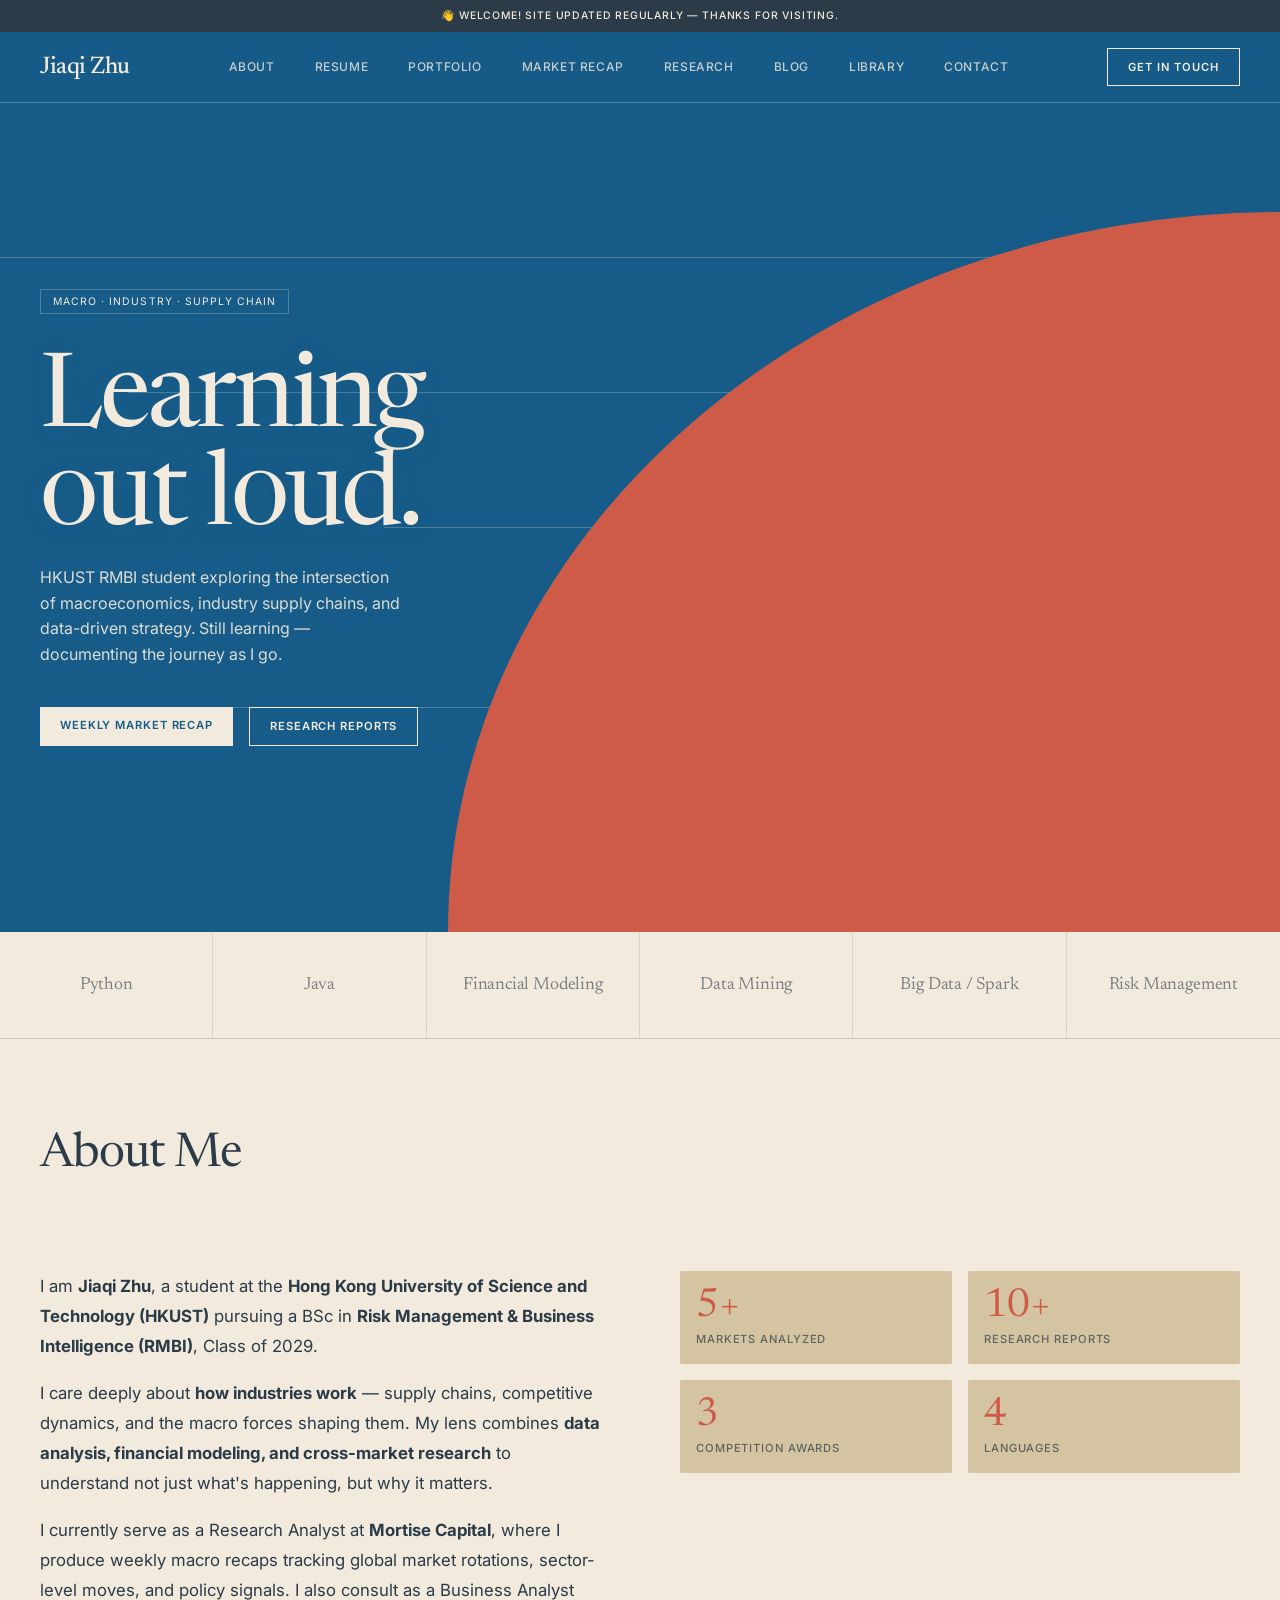
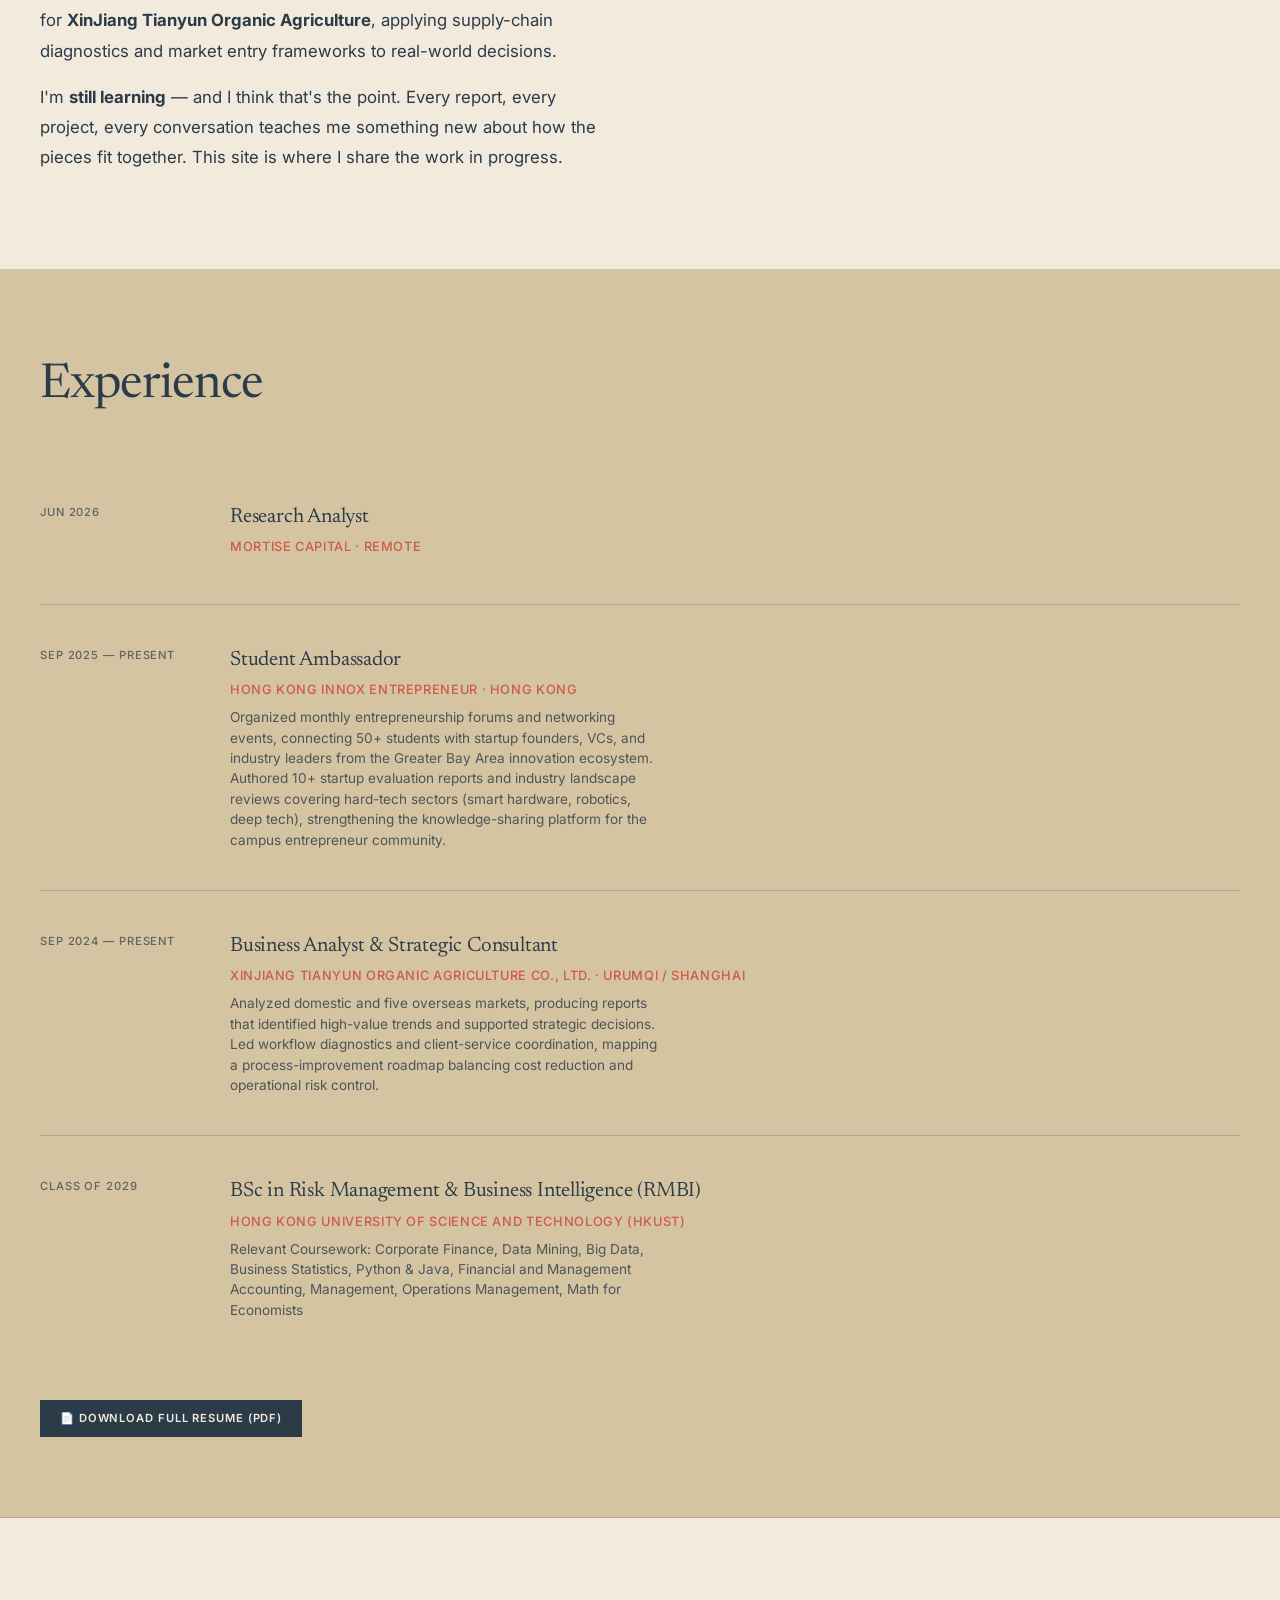
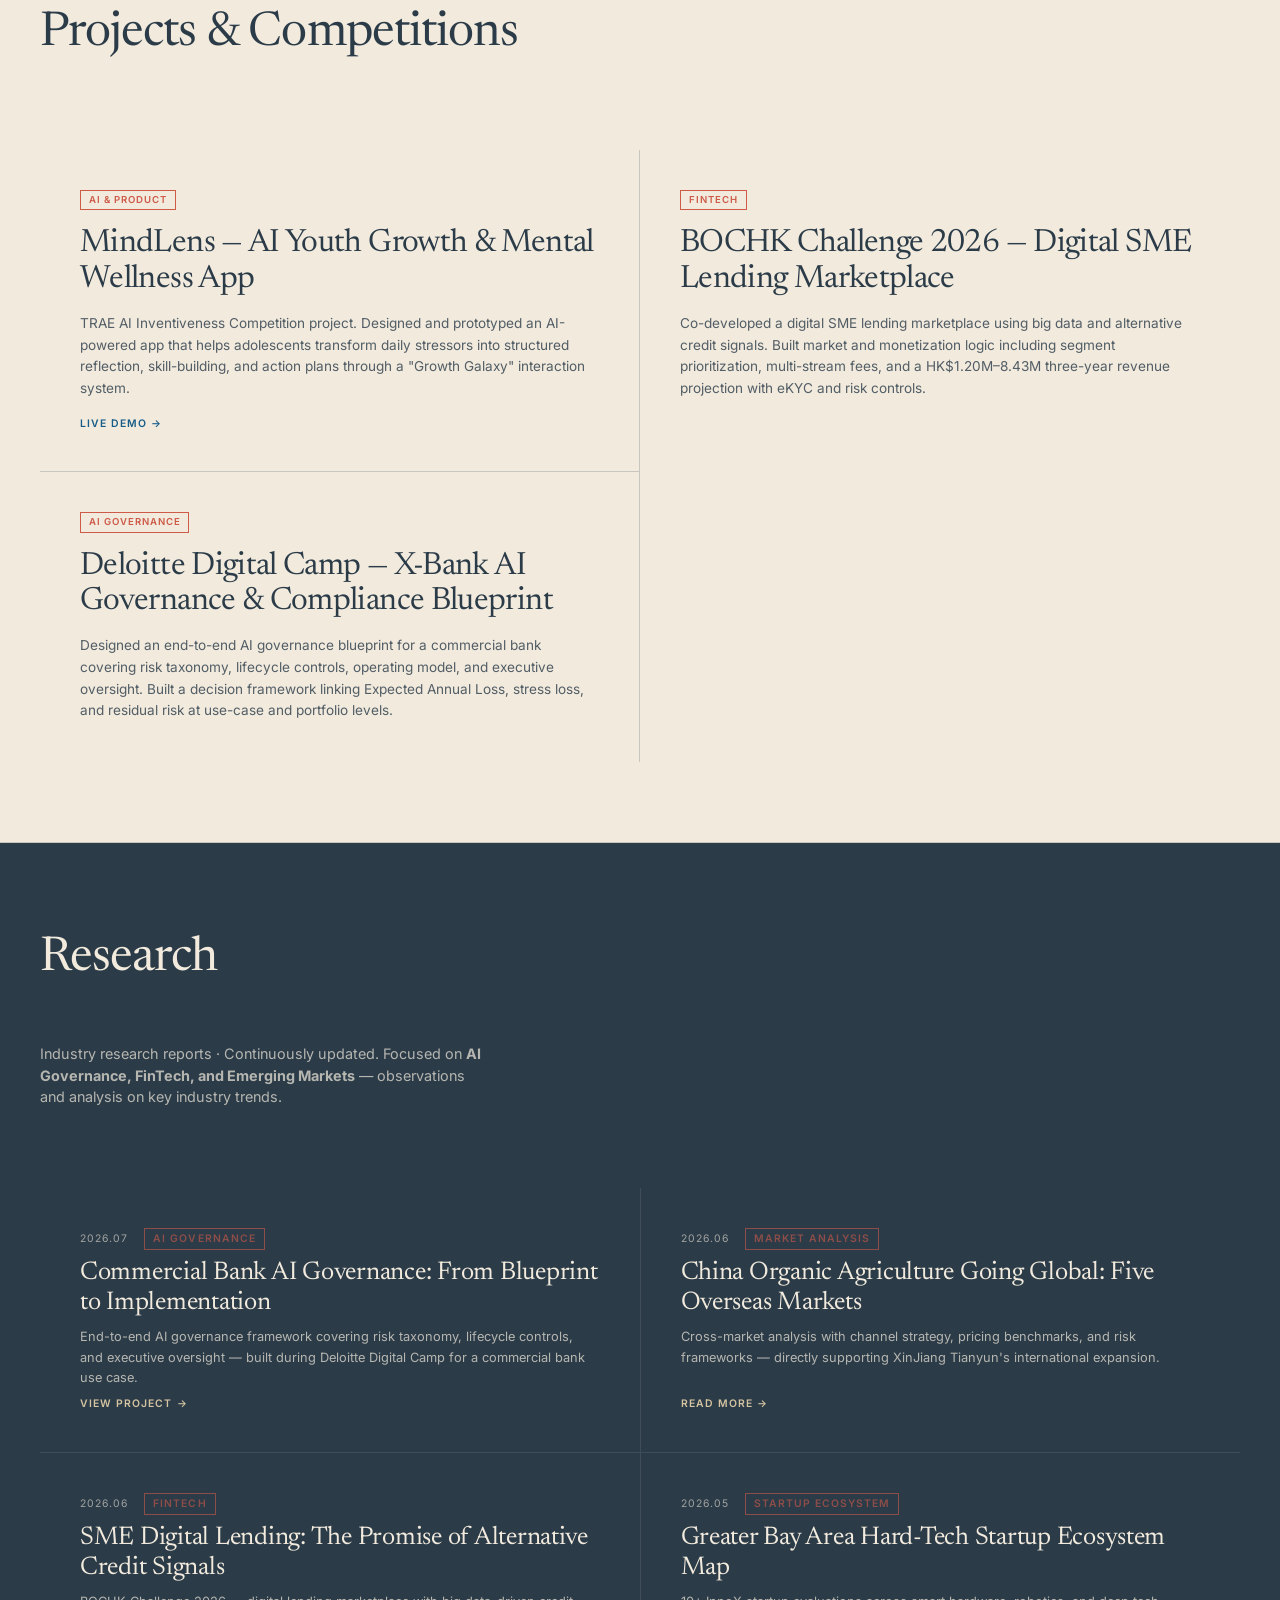
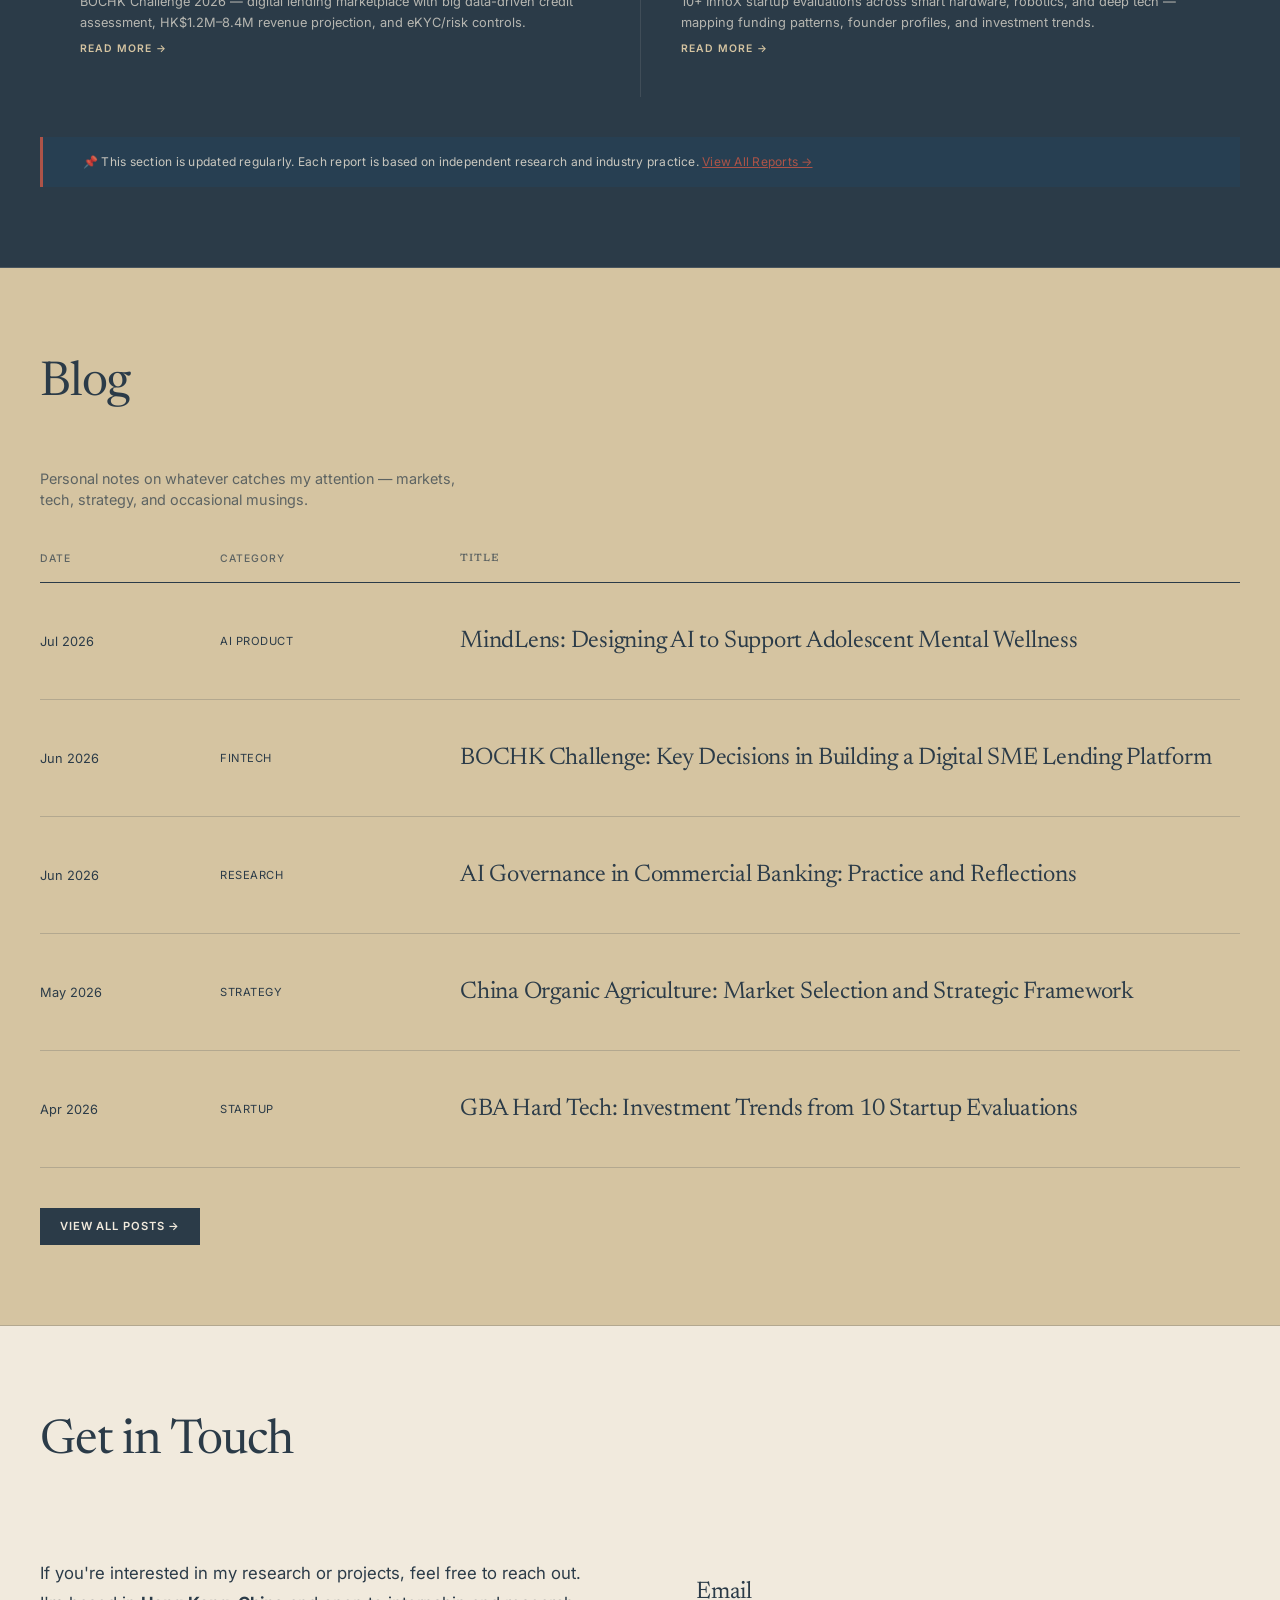
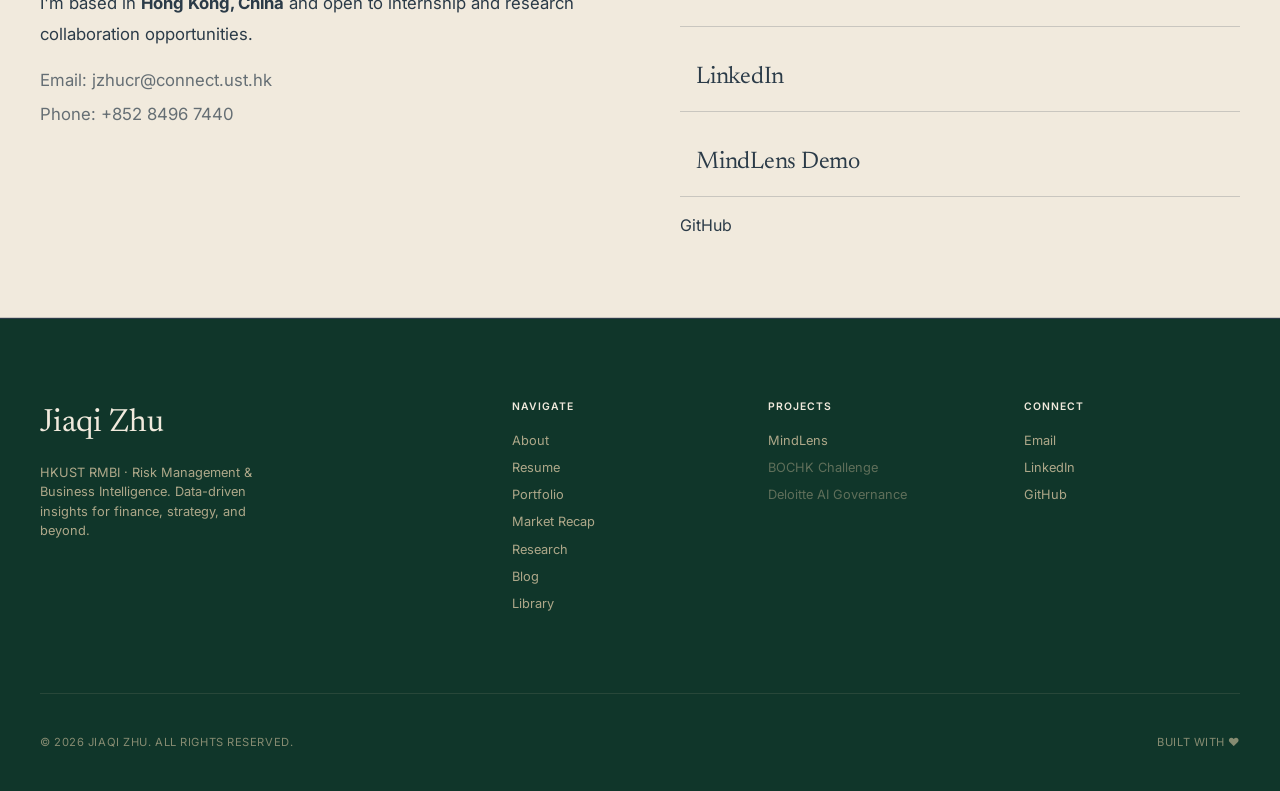
==== index.html @ eea20c62 "Initial commit: personal website" ====
<!DOCTYPE html>
<html lang="en">
<head>
    <meta charset="UTF-8">
    <meta name="viewport" content="width=device-width, initial-scale=1.0">
    <title>Jiaqi Zhu — Personal Site</title>
    <link rel="preconnect" href="https://fonts.googleapis.com">
    <link rel="preconnect" href="https://fonts.gstatic.com" crossorigin>
    <link href="https://fonts.googleapis.com/css2?family=Inter:wght@400;500;600&family=Newsreader:opsz,wght@6..72,200;6..72,400;6..72,500&display=swap" rel="stylesheet">

    <style>
        :root {
            --color-sky: #175C88;
            --color-coral: #CE5A48;
            --color-forest: #10362A;
            --color-paper: #F1EADD;
            --color-ink: #2B3B48;
            --color-sand: #D5C4A1;

            --line-ink: rgba(43, 59, 72, 0.2);
            --line-paper: rgba(241, 234, 221, 0.25);

            --font-serif: 'Newsreader', 'Times New Roman', serif;
            --font-sans: 'Inter', -apple-system, sans-serif;

            --space-xs: 0.5rem;
            --space-sm: 1rem;
            --space-md: 2.5rem;
            --space-lg: 5rem;
            --space-xl: 12vh;
        }

        * {
            margin: 0;
            padding: 0;
            box-sizing: border-box;
            -webkit-font-smoothing: antialiased;
            -moz-osx-font-smoothing: grayscale;
        }

        html {
            scroll-behavior: smooth;
        }

        body {
            background-color: var(--color-paper);
            color: var(--color-ink);
            font-family: var(--font-sans);
            line-height: 1.5;
            overflow-x: hidden;
        }

        ::selection {
            background: var(--color-coral);
            color: var(--color-paper);
        }

        a {
            color: inherit;
            text-decoration: none;
            transition: opacity 0.2s ease;
        }
        a:hover {
            opacity: 0.6;
        }

        /* ── Announcement ── */
        .announcement {
            background-color: var(--color-ink);
            color: var(--color-paper);
            font-size: 0.65rem;
            text-transform: uppercase;
            letter-spacing: 0.08em;
            text-align: center;
            padding: var(--space-xs) var(--space-sm);
            font-weight: 500;
        }

        /* ── Hero ── */
        .hero-environment {
            background-color: var(--color-sky);
            color: var(--color-paper);
            position: relative;
            min-height: 100vh;
            display: flex;
            flex-direction: column;
            overflow: hidden;
        }

        .cloud-line {
            position: absolute;
            height: 1px;
            background-color: var(--line-paper);
            left: 0;
            right: 0;
            z-index: 1;
        }
        .cloud-line:nth-child(1) { top: 25%; right: 20%; }
        .cloud-line:nth-child(2) { top: 40%; left: 10%; right: 40%; }
        .cloud-line:nth-child(3) { top: 55%; left: 30%; right: 10%; }
        .cloud-line:nth-child(4) { top: 75%; left: 5%; right: 60%; }

        .fuji-mass {
            position: absolute;
            bottom: 0;
            right: 0;
            width: 65vw;
            height: 80vh;
            background-color: var(--color-coral);
            border-top-left-radius: 100%;
            z-index: 2;
            transform-origin: bottom right;
        }

        /* ── Navigation ── */
        nav {
            position: sticky;
            top: 0;
            z-index: 10;
            display: flex;
            justify-content: space-between;
            align-items: center;
            padding: var(--space-sm) var(--space-md);
            border-bottom: 1px solid var(--line-paper);
            backdrop-filter: blur(4px);
            background-color: rgba(23, 92, 136, 0.8);
        }

        .nav-brand {
            font-family: var(--font-serif);
            font-size: 1.5rem;
            font-weight: 500;
            letter-spacing: -0.02em;
            color: var(--color-paper);
        }

        .nav-links {
            display: flex;
            gap: var(--space-md);
            font-size: 0.75rem;
            text-transform: uppercase;
            letter-spacing: 0.05em;
            font-weight: 500;
        }
        .nav-links a {
            color: var(--color-paper);
            opacity: 0.8;
        }
        .nav-links a:hover {
            opacity: 1;
        }

        .btn {
            display: inline-block;
            background-color: var(--color-paper);
            color: var(--color-sky);
            padding: 10px 20px;
            font-size: 0.7rem;
            text-transform: uppercase;
            letter-spacing: 0.08em;
            font-weight: 600;
            border: none;
            cursor: pointer;
            transition: all 0.2s ease;
            font-family: var(--font-sans);
        }
        .btn:hover {
            background-color: var(--color-coral);
            color: var(--color-paper);
            opacity: 1;
        }
        .btn-outline {
            background: transparent;
            color: var(--color-paper);
            border: 1px solid var(--color-paper);
        }
        .btn-outline:hover {
            background: var(--color-paper);
            color: var(--color-sky);
        }

        .hero-content {
            position: relative;
            z-index: 5;
            padding: var(--space-xl) var(--space-md);
            flex-grow: 1;
            display: flex;
            flex-direction: column;
            justify-content: center;
            max-width: 75vw;
            pointer-events: none;
        }
        .hero-content > * {
            pointer-events: auto;
        }

        .hero-label {
            display: inline-flex;
            border: 1px solid var(--line-paper);
            padding: 4px 12px;
            font-size: 0.65rem;
            text-transform: uppercase;
            letter-spacing: 0.1em;
            margin-bottom: var(--space-md);
            align-self: flex-start;
        }

        .hero-headline {
            font-family: var(--font-serif);
            font-size: clamp(4rem, 8vw, 9rem);
            line-height: 0.95;
            font-weight: 400;
            letter-spacing: -0.03em;
            margin-bottom: var(--space-sm);
            color: var(--color-paper);
            text-shadow: 0 4px 24px rgba(23, 92, 136, 0.2);
        }

        .hero-subtext {
            font-size: 1rem;
            max-width: 36ch;
            line-height: 1.6;
            opacity: 0.9;
            margin-bottom: var(--space-md);
        }

        .hero-cta {
            display: flex;
            gap: var(--space-sm);
            flex-wrap: wrap;
        }

        /* ── Skills Bar ── */
        .skills-bar {
            background-color: var(--color-paper);
            border-bottom: 1px solid var(--line-ink);
            display: grid;
            grid-template-columns: repeat(6, 1fr);
        }
        .skill-cell {
            padding: var(--space-md) var(--space-sm);
            display: flex;
            justify-content: center;
            align-items: center;
            border-right: 1px solid var(--line-ink);
            font-family: var(--font-serif);
            font-size: 1.1rem;
            color: var(--color-ink);
            opacity: 0.6;
            letter-spacing: -0.01em;
            text-align: center;
        }
        .skill-cell:last-child {
            border-right: none;
        }

        /* ── Section Common ── */
        .section {
            padding: var(--space-lg) var(--space-md);
        }

        .section-title {
            font-family: var(--font-serif);
            font-size: 3rem;
            font-weight: 400;
            letter-spacing: -0.02em;
            margin-bottom: var(--space-lg);
            color: var(--color-ink);
        }

        .section-subtitle {
            font-family: var(--font-serif);
            font-size: 1.5rem;
            font-weight: 400;
            letter-spacing: -0.01em;
            color: var(--color-coral);
            margin-bottom: var(--space-sm);
        }

        /* ── About ── */
        .about-section {
            background-color: var(--color-paper);
            border-bottom: 1px solid var(--line-ink);
        }
        .about-grid {
            display: grid;
            grid-template-columns: 1fr 1fr;
            gap: var(--space-lg);
            align-items: start;
        }
        .about-text {
            font-size: 1.05rem;
            line-height: 1.8;
        }
        .about-text p {
            margin-bottom: var(--space-sm);
        }
        .about-highlights {
            display: grid;
            grid-template-columns: 1fr 1fr;
            gap: var(--space-sm);
        }
        .highlight-card {
            background-color: var(--color-sand);
            padding: var(--space-sm);
            border-radius: 2px;
        }
        .highlight-number {
            font-family: var(--font-serif);
            font-size: 2.5rem;
            font-weight: 400;
            color: var(--color-coral);
            line-height: 1;
            margin-bottom: 4px;
        }
        .highlight-label {
            font-size: 0.7rem;
            text-transform: uppercase;
            letter-spacing: 0.08em;
            font-weight: 500;
            opacity: 0.7;
        }

        /* ── Resume ── */
        .resume-section {
            background-color: var(--color-sand);
            border-bottom: 1px solid var(--line-ink);
        }
        .resume-timeline {
            position: relative;
        }
        .resume-item {
            display: grid;
            grid-template-columns: 150px 1fr;
            gap: var(--space-md);
            padding: var(--space-md) 0;
            border-bottom: 1px solid var(--line-ink);
            transition: all 0.2s ease;
        }
        .resume-item:first-child {
            padding-top: 0;
        }
        .resume-item:last-child {
            border-bottom: none;
            padding-bottom: 0;
        }
        .resume-item:hover {
            padding-left: 12px;
            color: var(--color-coral);
        }
        .resume-date {
            font-size: 0.7rem;
            text-transform: uppercase;
            letter-spacing: 0.08em;
            font-weight: 500;
            opacity: 0.7;
            padding-top: 2px;
        }
        .resume-role {
            font-family: var(--font-serif);
            font-size: 1.3rem;
            letter-spacing: -0.01em;
            margin-bottom: 4px;
        }
        .resume-company {
            font-size: 0.8rem;
            text-transform: uppercase;
            letter-spacing: 0.05em;
            font-weight: 500;
            color: var(--color-coral);
            margin-bottom: 8px;
        }
        .resume-desc {
            font-size: 0.85rem;
            opacity: 0.8;
            max-width: 48ch;
        }

        /* ── Portfolio ── */
        .portfolio-section {
            background-color: var(--color-paper);
            border-bottom: 1px solid var(--line-ink);
        }
        .portfolio-grid {
            display: grid;
            grid-template-columns: 1fr 1fr;
            gap: 0;
        }
        .project-card {
            padding: var(--space-md);
            border-right: 1px solid var(--line-ink);
            border-bottom: 1px solid var(--line-ink);
            transition: all 0.2s ease;
            cursor: pointer;
            display: flex;
            flex-direction: column;
            gap: var(--space-sm);
        }
        .project-card:nth-child(2n) {
            border-right: none;
        }
        .project-card:nth-last-child(-n+2) {
            border-bottom: none;
        }
        .project-card:hover {
            background-color: var(--color-sand);
        }
        .project-tag {
            display: inline-block;
            font-size: 0.6rem;
            text-transform: uppercase;
            letter-spacing: 0.1em;
            font-weight: 600;
            color: var(--color-coral);
            border: 1px solid var(--color-coral);
            padding: 2px 8px;
            align-self: flex-start;
        }
        .project-title {
            font-family: var(--font-serif);
            font-size: 2rem;
            line-height: 1.1;
            letter-spacing: -0.02em;
            color: var(--color-ink);
        }
        .project-desc {
            font-size: 0.85rem;
            opacity: 0.8;
            line-height: 1.6;
            flex-grow: 1;
        }
        .project-link {
            font-size: 0.65rem;
            text-transform: uppercase;
            letter-spacing: 0.1em;
            font-weight: 600;
            color: var(--color-sky);
        }

        /* ── Research ── */
        .research-section {
            background-color: var(--color-ink);
            color: var(--color-paper);
            border-bottom: 1px solid rgba(241, 234, 221, 0.15);
        }
        .research-section .section-title {
            color: var(--color-paper);
        }
        .research-grid {
            display: grid;
            grid-template-columns: 1fr 1fr;
            gap: 1px;
            background-color: rgba(241, 234, 221, 0.1);
        }
        .research-card {
            background-color: var(--color-ink);
            padding: var(--space-md);
            display: flex;
            flex-direction: column;
            gap: var(--space-xs);
            transition: all 0.2s ease;
        }
        .research-card:hover {
            background-color: rgba(23, 92, 136, 0.3);
        }
        .research-meta {
            display: flex;
            align-items: center;
            gap: var(--space-sm);
            font-size: 0.65rem;
            text-transform: uppercase;
            letter-spacing: 0.1em;
            opacity: 0.6;
        }
        .research-tag {
            color: var(--color-coral);
            font-weight: 600;
            opacity: 1;
            border: 1px solid var(--color-coral);
            padding: 2px 8px;
        }
        .research-title {
            font-family: var(--font-serif);
            font-size: 1.6rem;
            letter-spacing: -0.01em;
            line-height: 1.2;
            color: var(--color-paper);
        }
        .research-desc {
            font-size: 0.8rem;
            opacity: 0.7;
            line-height: 1.6;
            flex-grow: 1;
        }
        .research-link {
            font-size: 0.65rem;
            text-transform: uppercase;
            letter-spacing: 0.1em;
            font-weight: 600;
            color: var(--color-sand);
            align-self: flex-start;
        }
        .research-link:hover {
            color: var(--color-coral);
        }

        .research-update-note {
            margin-top: var(--space-md);
            padding: var(--space-sm) var(--space-md);
            background-color: rgba(23, 92, 136, 0.2);
            border-left: 3px solid var(--color-coral);
            font-size: 0.75rem;
            opacity: 0.8;
            letter-spacing: 0.02em;
        }

        /* ── Blog ── */
        .blog-section {
            background-color: var(--color-sand);
            border-bottom: 1px solid var(--line-ink);
        }
        .blog-table {
            width: 100%;
            border-collapse: collapse;
            text-align: left;
        }
        .blog-table th {
            font-size: 0.65rem;
            text-transform: uppercase;
            letter-spacing: 0.1em;
            font-weight: 500;
            padding-bottom: var(--space-sm);
            border-bottom: 1px solid var(--color-ink);
            color: var(--color-ink);
            opacity: 0.7;
        }
        .blog-table td {
            padding: var(--space-md) 0;
            border-bottom: 1px solid var(--line-ink);
            transition: all 0.2s ease;
        }
        .blog-table tr:hover td {
            color: var(--color-coral);
            padding-left: 8px;
        }
        .blog-date {
            width: 15%;
            font-size: 0.8rem;
        }
        .blog-cat {
            width: 20%;
            font-size: 0.7rem;
            text-transform: uppercase;
            letter-spacing: 0.05em;
        }
        .blog-title {
            font-family: var(--font-serif);
            font-size: 1.5rem;
            letter-spacing: -0.01em;
        }

        /* ── Contact ── */
        .contact-section {
            background-color: var(--color-paper);
            border-bottom: 1px solid var(--line-ink);
        }
        .contact-grid {
            display: grid;
            grid-template-columns: 1fr 1fr;
            gap: var(--space-lg);
        }
        .contact-text {
            font-size: 1.05rem;
            line-height: 1.8;
        }
        .contact-links {
            display: flex;
            flex-direction: column;
            gap: var(--space-sm);
        }
        .contact-link {
            display: flex;
            align-items: center;
            gap: var(--space-sm);
            padding: var(--space-sm);
            border-bottom: 1px solid var(--line-ink);
            font-family: var(--font-serif);
            font-size: 1.5rem;
            letter-spacing: -0.01em;
            transition: all 0.2s ease;
        }
        .contact-link:hover {
            opacity: 0.6;
            padding-left: 12px;
        }

        /* ── Footer ── */
        .footer {
            background-color: var(--color-forest);
            color: var(--color-sand);
            padding: var(--space-lg) var(--space-md) var(--space-md);
            border-top: 1px solid var(--color-ink);
        }
        .footer-grid {
            display: grid;
            grid-template-columns: 2fr 1fr 1fr 1fr;
            gap: var(--space-md);
            margin-bottom: var(--space-lg);
        }
        .footer-brand {
            font-family: var(--font-serif);
            font-size: 2rem;
            margin-bottom: var(--space-sm);
            color: var(--color-paper);
        }
        .footer-desc {
            font-size: 0.8rem;
            max-width: 30ch;
            opacity: 0.8;
            line-height: 1.5;
        }
        .footer-col-title {
            font-size: 0.65rem;
            text-transform: uppercase;
            letter-spacing: 0.1em;
            color: var(--color-paper);
            margin-bottom: var(--space-sm);
            font-weight: 600;
        }
        .footer-links {
            list-style: none;
            display: flex;
            flex-direction: column;
            gap: 8px;
        }
        .footer-links li {
            font-size: 0.8rem;
            opacity: 0.8;
        }

        .footer-bottom {
            display: flex;
            justify-content: space-between;
            align-items: center;
            padding-top: var(--space-md);
            border-top: 1px solid rgba(213, 196, 161, 0.2);
            font-size: 0.7rem;
            opacity: 0.6;
            text-transform: uppercase;
            letter-spacing: 0.05em;
        }

        /* ── Mobile Menu ── */
        .mobile-menu-btn {
            display: none;
            background: none;
            border: none;
            color: var(--color-paper);
            font-size: 1.5rem;
            cursor: pointer;
            padding: 4px;
        }

        /* ── Responsive ── */
        @media (max-width: 1024px) {
            .hero-headline { font-size: 10vw; }
            .fuji-mass { width: 80vw; height: 70vh; }
            .skills-bar { grid-template-columns: repeat(3, 1fr); }
            .skill-cell:nth-child(3n) { border-right: none; }
            .skill-cell:nth-child(n+4) { border-top: 1px solid var(--line-ink); }
            .about-grid { grid-template-columns: 1fr; }
            .portfolio-grid { grid-template-columns: 1fr; }
            .project-card { border-right: none; border-bottom: 1px solid var(--line-ink); }
            .project-card:last-child { border-bottom: none; }
            .research-grid { grid-template-columns: 1fr; }
            .contact-grid { grid-template-columns: 1fr; }
            .footer-grid { grid-template-columns: 1fr 1fr; gap: var(--space-lg); }
            .footer-brand-col { grid-column: 1 / -1; }
        }

        @media (max-width: 768px) {
            nav { padding: var(--space-sm); }
            .nav-links { display: none; }
            .nav-links.open {
                display: flex;
                flex-direction: column;
                position: absolute;
                top: 100%;
                left: 0;
                right: 0;
                background-color: rgba(23, 92, 136, 0.95);
                backdrop-filter: blur(8px);
                padding: var(--space-md);
                gap: var(--space-sm);
                border-bottom: 1px solid var(--line-paper);
            }
            .mobile-menu-btn { display: block; }
            .hero-content { max-width: 100%; padding: var(--space-lg) var(--space-sm); }
            .fuji-mass { width: 100vw; height: 60vh; border-top-left-radius: 80vw; }
            .resume-item { grid-template-columns: 1fr; gap: 4px; }
            .resume-date { margin-bottom: 4px; }
            .blog-table, .blog-table tbody, .blog-table tr, .blog-table td, .blog-table th { display: block; }
            .blog-table tr { border-bottom: 1px solid var(--line-ink); padding: var(--space-md) 0; }
            .blog-table td { border: none; padding: 4px 0; width: 100%; }
            .blog-table th { display: none; }
            .blog-title { margin-top: 8px; }
            .about-highlights { grid-template-columns: 1fr 1fr; }
        }
    </style>
</head>
<body>

    <!-- ═══════════ Announcement ═══════════ -->
    <div class="announcement">
        👋 Welcome! Site updated regularly — thanks for visiting.
    </div>

    <!-- ═══════════ Hero ═══════════ -->
    <div class="hero-environment" id="home">
        <div class="cloud-line"></div>
        <div class="cloud-line"></div>
        <div class="cloud-line"></div>
        <div class="cloud-line"></div>
        <div class="fuji-mass"></div>

        <nav>
            <a href="#home" class="nav-brand">Jiaqi Zhu</a>
            <button class="mobile-menu-btn" onclick="document.querySelector('.nav-links').classList.toggle('open')" aria-label="Menu">☰</button>
            <div class="nav-links">
                <a href="#about">About</a>
                <a href="#resume">Resume</a>
                <a href="#portfolio">Portfolio</a>
                <a href="market-recap/index.html">Market Recap</a>
                <a href="research/index.html">Research</a>
                <a href="blog/index.html">Blog</a>
                <a href="library/index.html">Library</a>
                <a href="#contact">Contact</a>
            </div>
            <a href="#contact" class="btn btn-outline">Get in Touch</a>
        </nav>

        <header class="hero-content">
            <div class="hero-label">Macro · Industry · Supply Chain</div>
            <h1 class="hero-headline">Learning<br>out loud.</h1>
            <p class="hero-subtext">HKUST RMBI student exploring the intersection of macroeconomics, industry supply chains, and data-driven strategy. Still learning — documenting the journey as I go.</p>
            <div class="hero-cta">
                <a href="market-recap/index.html" class="btn">Weekly Market Recap</a>
                <a href="research/index.html" class="btn btn-outline">Research Reports</a>
            </div>
        </header>
    </div>

    <!-- ═══════════ Skills ═══════════ -->
    <section class="skills-bar">
        <div class="skill-cell">Python</div>
        <div class="skill-cell">Java</div>
        <div class="skill-cell">Financial Modeling</div>
        <div class="skill-cell">Data Mining</div>
        <div class="skill-cell">Big Data / Spark</div>
        <div class="skill-cell">Risk Management</div>
    </section>

    <!-- ═══════════ About ═══════════ -->
    <section class="section about-section" id="about">
        <h2 class="section-title">About Me</h2>
        <div class="about-grid">
            <div class="about-text">
                <p>I am <strong>Jiaqi Zhu</strong>, a student at the <strong>Hong Kong University of Science and Technology (HKUST)</strong> pursuing a BSc in <strong>Risk Management &amp; Business Intelligence (RMBI)</strong>, Class of 2029.</p>
                <p>I care deeply about <strong>how industries work</strong> — supply chains, competitive dynamics, and the macro forces shaping them. My lens combines <strong>data analysis, financial modeling, and cross-market research</strong> to understand not just what's happening, but why it matters.</p>
                <p>I currently serve as a Research Analyst at <strong>Mortise Capital</strong>, where I produce weekly macro recaps tracking global market rotations, sector-level moves, and policy signals. I also consult as a Business Analyst for <strong>XinJiang Tianyun Organic Agriculture</strong>, applying supply-chain diagnostics and market entry frameworks to real-world decisions.</p>
                <p>I'm <strong>still learning</strong> — and I think that's the point. Every report, every project, every conversation teaches me something new about how the pieces fit together. This site is where I share the work in progress.</p>
            </div>
            <div class="about-highlights">
                <div class="highlight-card">
                    <div class="highlight-number">5+</div>
                    <div class="highlight-label">Markets Analyzed</div>
                </div>
                <div class="highlight-card">
                    <div class="highlight-number">10+</div>
                    <div class="highlight-label">Research Reports</div>
                </div>
                <div class="highlight-card">
                    <div class="highlight-number">3</div>
                    <div class="highlight-label">Competition Awards</div>
                </div>
                <div class="highlight-card">
                    <div class="highlight-number">4</div>
                    <div class="highlight-label">Languages</div>
                </div>
            </div>
        </div>
    </section>

    <!-- ═══════════ Resume ═══════════ -->
    <section class="section resume-section" id="resume">
        <h2 class="section-title">Experience</h2>
        <div class="resume-timeline">

            <div class="resume-item">
                <div class="resume-date">Jun 2026</div>
                <div>
                    <div class="resume-role">Research Analyst</div>
                    <div class="resume-company">Mortise Capital · Remote</div>
                </div>
            </div>

            <div class="resume-item">
                <div class="resume-date">Sep 2025 — Present</div>
                <div>
                    <div class="resume-role">Student Ambassador</div>
                    <div class="resume-company">Hong Kong InnoX Entrepreneur · Hong Kong</div>
                    <p class="resume-desc">Organized monthly entrepreneurship forums and networking events, connecting 50+ students with startup founders, VCs, and industry leaders from the Greater Bay Area innovation ecosystem. Authored 10+ startup evaluation reports and industry landscape reviews covering hard-tech sectors (smart hardware, robotics, deep tech), strengthening the knowledge-sharing platform for the campus entrepreneur community.</p>
                </div>
            </div>

            <div class="resume-item">
                <div class="resume-date">Sep 2024 — Present</div>
                <div>
                    <div class="resume-role">Business Analyst &amp; Strategic Consultant</div>
                    <div class="resume-company">XinJiang Tianyun Organic Agriculture Co., Ltd. · Urumqi / Shanghai</div>
                    <p class="resume-desc">Analyzed domestic and five overseas markets, producing reports that identified high-value trends and supported strategic decisions. Led workflow diagnostics and client-service coordination, mapping a process-improvement roadmap balancing cost reduction and operational risk control.</p>
                </div>
            </div>

            <div class="resume-item">
                <div class="resume-date">Class of 2029</div>
                <div>
                    <div class="resume-role">BSc in Risk Management &amp; Business Intelligence (RMBI)</div>
                    <div class="resume-company">Hong Kong University of Science and Technology (HKUST)</div>
                    <p class="resume-desc">Relevant Coursework: Corporate Finance, Data Mining, Big Data, Business Statistics, Python &amp; Java, Financial and Management Accounting, Management, Operations Management, Math for Economists</p>
                </div>
            </div>

        </div>

        <div style="margin-top: var(--space-lg);">
            <a href="#" class="btn" style="background-color: var(--color-ink); color: var(--color-paper);">📄 Download Full Resume (PDF)</a>
        </div>
    </section>

    <!-- ═══════════ Portfolio ═══════════ -->
    <section class="section portfolio-section" id="portfolio">
        <h2 class="section-title">Projects &amp; Competitions</h2>
        <div class="portfolio-grid">

            <div class="project-card">
                <span class="project-tag">AI &amp; Product</span>
                <div class="project-title">MindLens — AI Youth Growth &amp; Mental Wellness App</div>
                <p class="project-desc">TRAE AI Inventiveness Competition project. Designed and prototyped an AI-powered app that helps adolescents transform daily stressors into structured reflection, skill-building, and action plans through a "Growth Galaxy" interaction system.</p>
                <a href="https://gz-november.github.io/mindlens/mindlens-nebula.html" class="project-link" target="_blank">Live Demo →</a>
            </div>

            <div class="project-card">
                <span class="project-tag">FinTech</span>
                <div class="project-title">BOCHK Challenge 2026 — Digital SME Lending Marketplace</div>
                <p class="project-desc">Co-developed a digital SME lending marketplace using big data and alternative credit signals. Built market and monetization logic including segment prioritization, multi-stream fees, and a HK$1.20M–8.43M three-year revenue projection with eKYC and risk controls.</p>
            </div>

            <div class="project-card">
                <span class="project-tag">AI Governance</span>
                <div class="project-title">Deloitte Digital Camp — X-Bank AI Governance &amp; Compliance Blueprint</div>
                <p class="project-desc">Designed an end-to-end AI governance blueprint for a commercial bank covering risk taxonomy, lifecycle controls, operating model, and executive oversight. Built a decision framework linking Expected Annual Loss, stress loss, and residual risk at use-case and portfolio levels.</p>
            </div>

        </div>
    </section>

    <!-- ═══════════ Research ═══════════ -->
    <section class="section research-section" id="research">
        <h2 class="section-title">Research</h2>
        <p style="margin-top: -2rem; margin-bottom: var(--space-lg); opacity: 0.7; font-size: 0.9rem; max-width: 50ch;">
            Industry research reports · Continuously updated. Focused on <strong>AI Governance, FinTech, and Emerging Markets</strong> — observations and analysis on key industry trends.
        </p>

        <div class="research-grid">

            <div class="research-card">
                <div class="research-meta">
                    <span>2026.07</span>
                    <span class="research-tag">AI Governance</span>
                </div>
                <div class="research-title">Commercial Bank AI Governance: From Blueprint to Implementation</div>
                <p class="research-desc">End-to-end AI governance framework covering risk taxonomy, lifecycle controls, and executive oversight — built during Deloitte Digital Camp for a commercial bank use case.</p>
                <a href="projects/deloitte/index.html" class="research-link" target="_blank">View Project →</a>
            </div>

            <div class="research-card">
                <div class="research-meta">
                    <span>2026.06</span>
                    <span class="research-tag">Market Analysis</span>
                </div>
                <div class="research-title">China Organic Agriculture Going Global: Five Overseas Markets</div>
                <p class="research-desc">Cross-market analysis with channel strategy, pricing benchmarks, and risk frameworks — directly supporting XinJiang Tianyun's international expansion.</p>
                <a href="research/index.html" class="research-link">Read More →</a>
            </div>

            <div class="research-card">
                <div class="research-meta">
                    <span>2026.06</span>
                    <span class="research-tag">FinTech</span>
                </div>
                <div class="research-title">SME Digital Lending: The Promise of Alternative Credit Signals</div>
                <p class="research-desc">BOCHK Challenge 2026 — digital lending marketplace with big data-driven credit assessment, HK$1.2M–8.4M revenue projection, and eKYC/risk controls.</p>
                <a href="research/index.html" class="research-link">Read More →</a>
            </div>

            <div class="research-card">
                <div class="research-meta">
                    <span>2026.05</span>
                    <span class="research-tag">Startup Ecosystem</span>
                </div>
                <div class="research-title">Greater Bay Area Hard-Tech Startup Ecosystem Map</div>
                <p class="research-desc">10+ InnoX startup evaluations across smart hardware, robotics, and deep tech — mapping funding patterns, founder profiles, and investment trends.</p>
                <a href="research/index.html" class="research-link">Read More →</a>
            </div>

        </div>

        <div class="research-update-note">
            📌 This section is updated regularly. Each report is based on independent research and industry practice.
            <a href="research/index.html" style="color: var(--color-coral); text-decoration: underline;">View All Reports →</a>
        </div>
    </section>

    <!-- ═══════════ Blog ═══════════ -->
    <section class="section blog-section" id="blog">
        <h2 class="section-title">Blog</h2>
        <p style="margin-top: -2rem; margin-bottom: var(--space-md); opacity: 0.7; font-size: 0.9rem; max-width: 50ch;">
            Personal notes on whatever catches my attention — markets, tech, strategy, and occasional musings.
        </p>
        <table class="blog-table">
            <thead>
                <tr>
                    <th class="blog-date">Date</th>
                    <th class="blog-cat">Category</th>
                    <th class="blog-title">Title</th>
                </tr>
            </thead>
            <tbody>
                <tr>
                    <td class="blog-date">Jul 2026</td>
                    <td class="blog-cat">AI Product</td>
                    <td class="blog-title"><a href="blog/posts/template.html">MindLens: Designing AI to Support Adolescent Mental Wellness</a></td>
                </tr>
                <tr>
                    <td class="blog-date">Jun 2026</td>
                    <td class="blog-cat">FinTech</td>
                    <td class="blog-title"><a href="blog/posts/template.html">BOCHK Challenge: Key Decisions in Building a Digital SME Lending Platform</a></td>
                </tr>
                <tr>
                    <td class="blog-date">Jun 2026</td>
                    <td class="blog-cat">Research</td>
                    <td class="blog-title"><a href="blog/posts/template.html">AI Governance in Commercial Banking: Practice and Reflections</a></td>
                </tr>
                <tr>
                    <td class="blog-date">May 2026</td>
                    <td class="blog-cat">Strategy</td>
                    <td class="blog-title"><a href="blog/posts/template.html">China Organic Agriculture: Market Selection and Strategic Framework</a></td>
                </tr>
                <tr>
                    <td class="blog-date">Apr 2026</td>
                    <td class="blog-cat">Startup</td>
                    <td class="blog-title"><a href="blog/posts/template.html">GBA Hard Tech: Investment Trends from 10 Startup Evaluations</a></td>
                </tr>
            </tbody>
        </table>
        <div style="margin-top: var(--space-md);">
            <a href="blog/index.html" class="btn" style="background-color: var(--color-ink); color: var(--color-paper);">View All Posts →</a>
        </div>
    </section>

    <!-- ═══════════ Contact ═══════════ -->
    <section class="section contact-section" id="contact">
        <h2 class="section-title">Get in Touch</h2>
        <div class="contact-grid">
            <div class="contact-text">
                <p>If you're interested in my research or projects, feel free to reach out. I'm based in <strong>Hong Kong, China</strong> and open to internship and research collaboration opportunities.</p>
                <p style="margin-top: var(--space-sm); opacity: 0.7;">Email: jzhucr@connect.ust.hk</p>
                <p style="margin-top: 4px; opacity: 0.7;">Phone: +852 8496 7440</p>
            </div>
            <div class="contact-links">
                <a href="mailto:jzhucr@connect.ust.hk" class="contact-link">Email</a>
                <a href="https://www.linkedin.com/in/jiaqi-zhu-5a44a4384" class="contact-link" target="_blank">LinkedIn</a>
                <a href="https://gz-november.github.io/mindlens/mindlens-nebula.html" class="contact-link" target="_blank">MindLens Demo</a>
                <a href="https://github.com/GZ-November" target="_blank">GitHub</a>
            </div>
        </div>
    </section>

    <!-- ═══════════ Footer ═══════════ -->
    <footer class="footer">
        <div class="footer-grid">
            <div class="footer-brand-col">
                <div class="footer-brand">Jiaqi Zhu</div>
                <p class="footer-desc">HKUST RMBI · Risk Management &amp; Business Intelligence. Data-driven insights for finance, strategy, and beyond.</p>
            </div>
            <div>
                <h4 class="footer-col-title">Navigate</h4>
                <ul class="footer-links">
                    <li><a href="#about">About</a></li>
                    <li><a href="#resume">Resume</a></li>
                    <li><a href="#portfolio">Portfolio</a></li>
                    <li><a href="market-recap/index.html">Market Recap</a></li>
                    <li><a href="research/index.html">Research</a></li>
                    <li><a href="blog/index.html">Blog</a></li>
                    <li><a href="library/index.html">Library</a></li>
                </ul>
            </div>
            <div>
                <h4 class="footer-col-title">Projects</h4>
                <ul class="footer-links">
                    <li><a href="https://gz-november.github.io/mindlens/mindlens-nebula.html" target="_blank">MindLens</a></li>
                    <li><span style="opacity:0.5;">BOCHK Challenge</span></li>
                    <li><span style="opacity:0.5;">Deloitte AI Governance</span></li>
                </ul>
            </div>
            <div>
                <h4 class="footer-col-title">Connect</h4>
                <ul class="footer-links">
                    <li><a href="mailto:jzhucr@connect.ust.hk">Email</a></li>
                    <li><a href="https://www.linkedin.com/in/jiaqi-zhu-5a44a4384" target="_blank">LinkedIn</a></li>
                    <li><a href="https://github.com/GZ-November" target="_blank">GitHub</a></li>
                </ul>
            </div>
        </div>
        <div class="footer-bottom">
            <span>&copy; 2026 Jiaqi Zhu. All rights reserved.</span>
            <span>Built with ❤️</span>
        </div>
    </footer>

    <!-- ── Smooth scroll close mobile menu ── -->
    <script>
        document.querySelectorAll('.nav-links a').forEach(link => {
            link.addEventListener('click', () => {
                document.querySelector('.nav-links').classList.remove('open');
            });
        });
    </script>
</body>
</html>
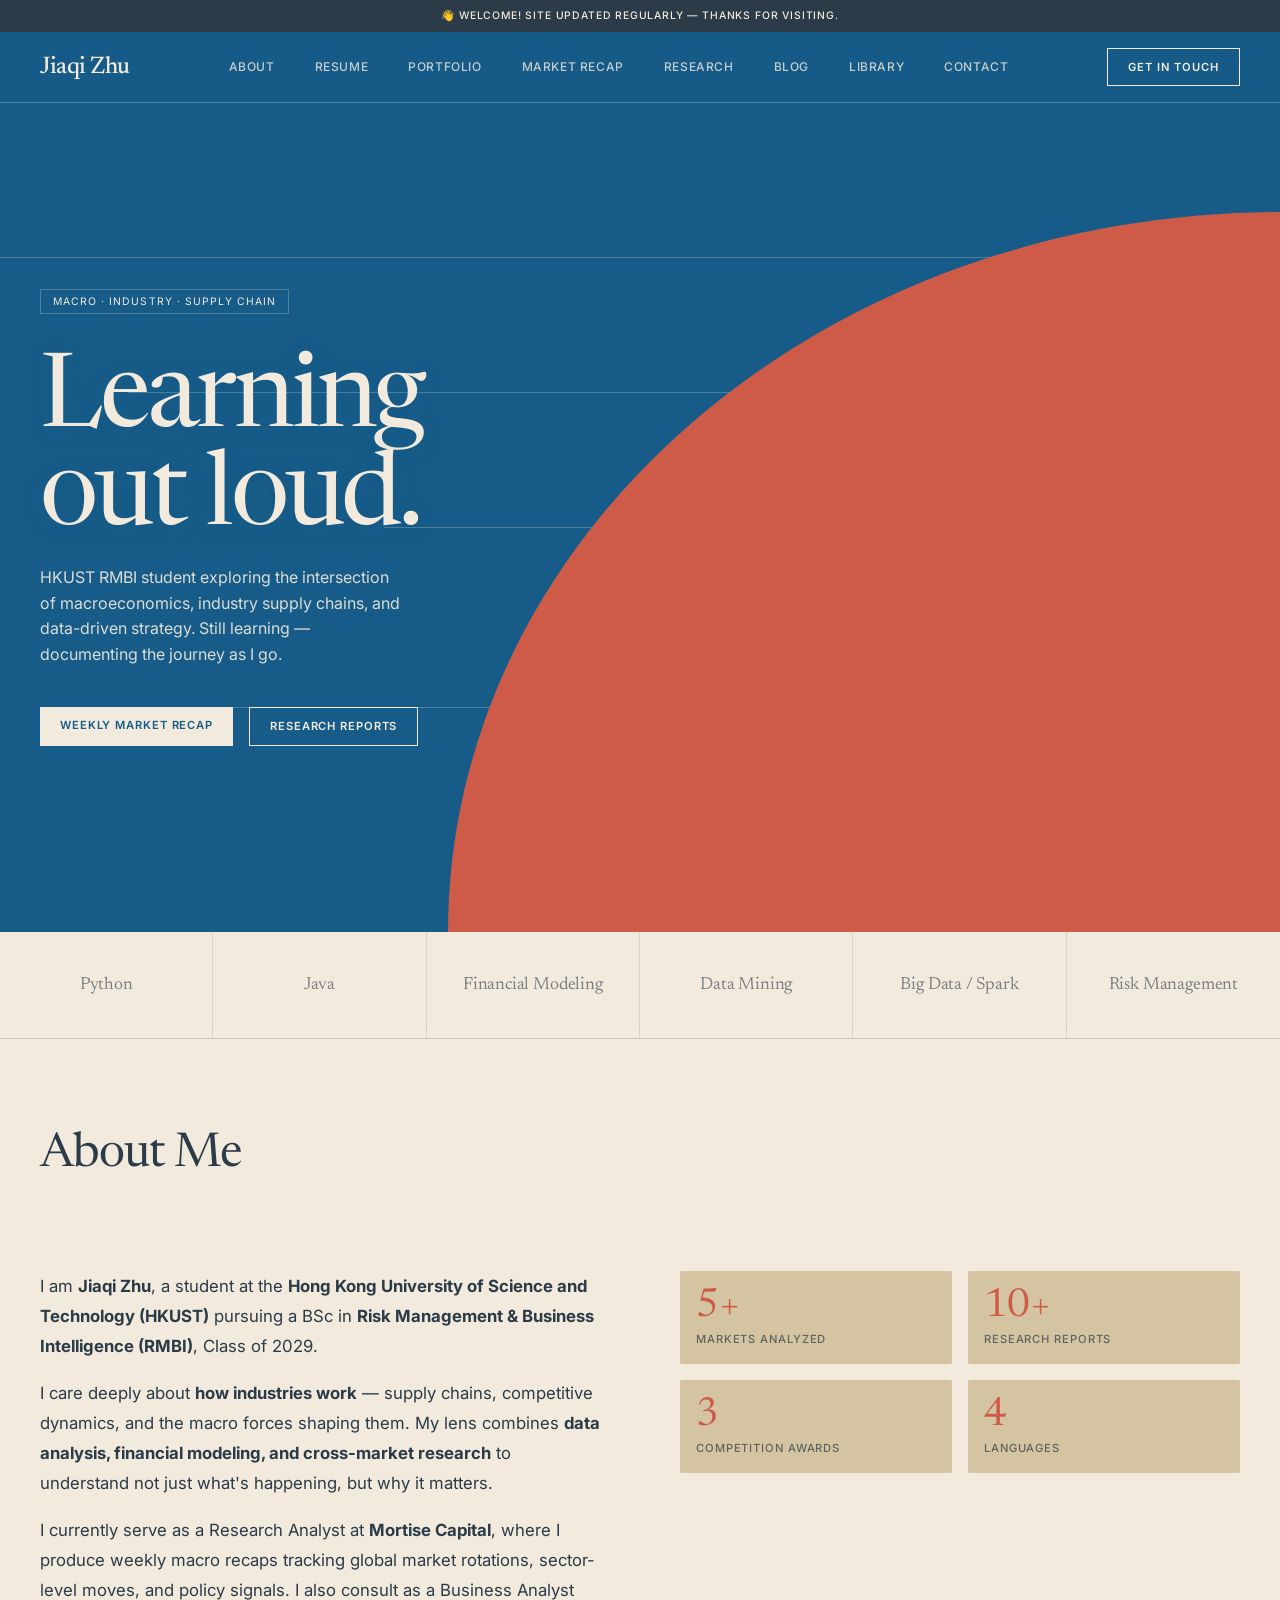
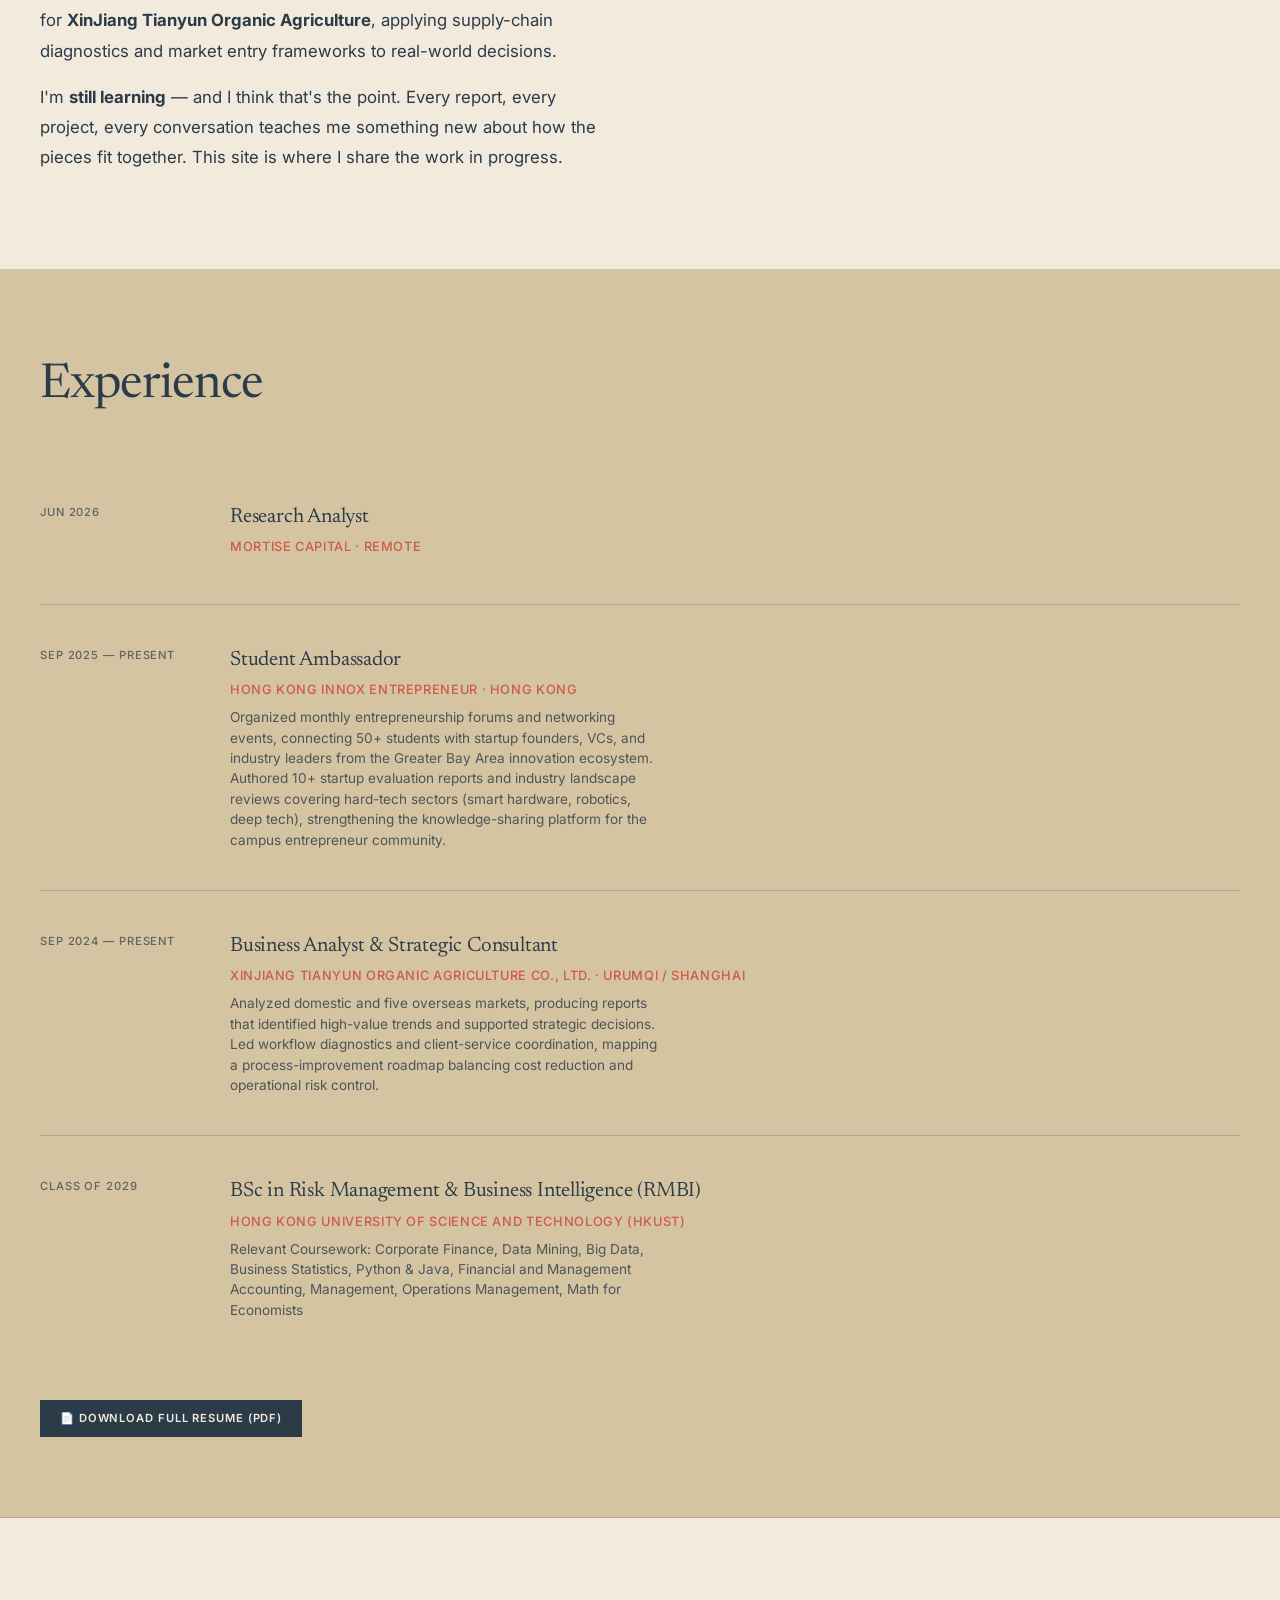
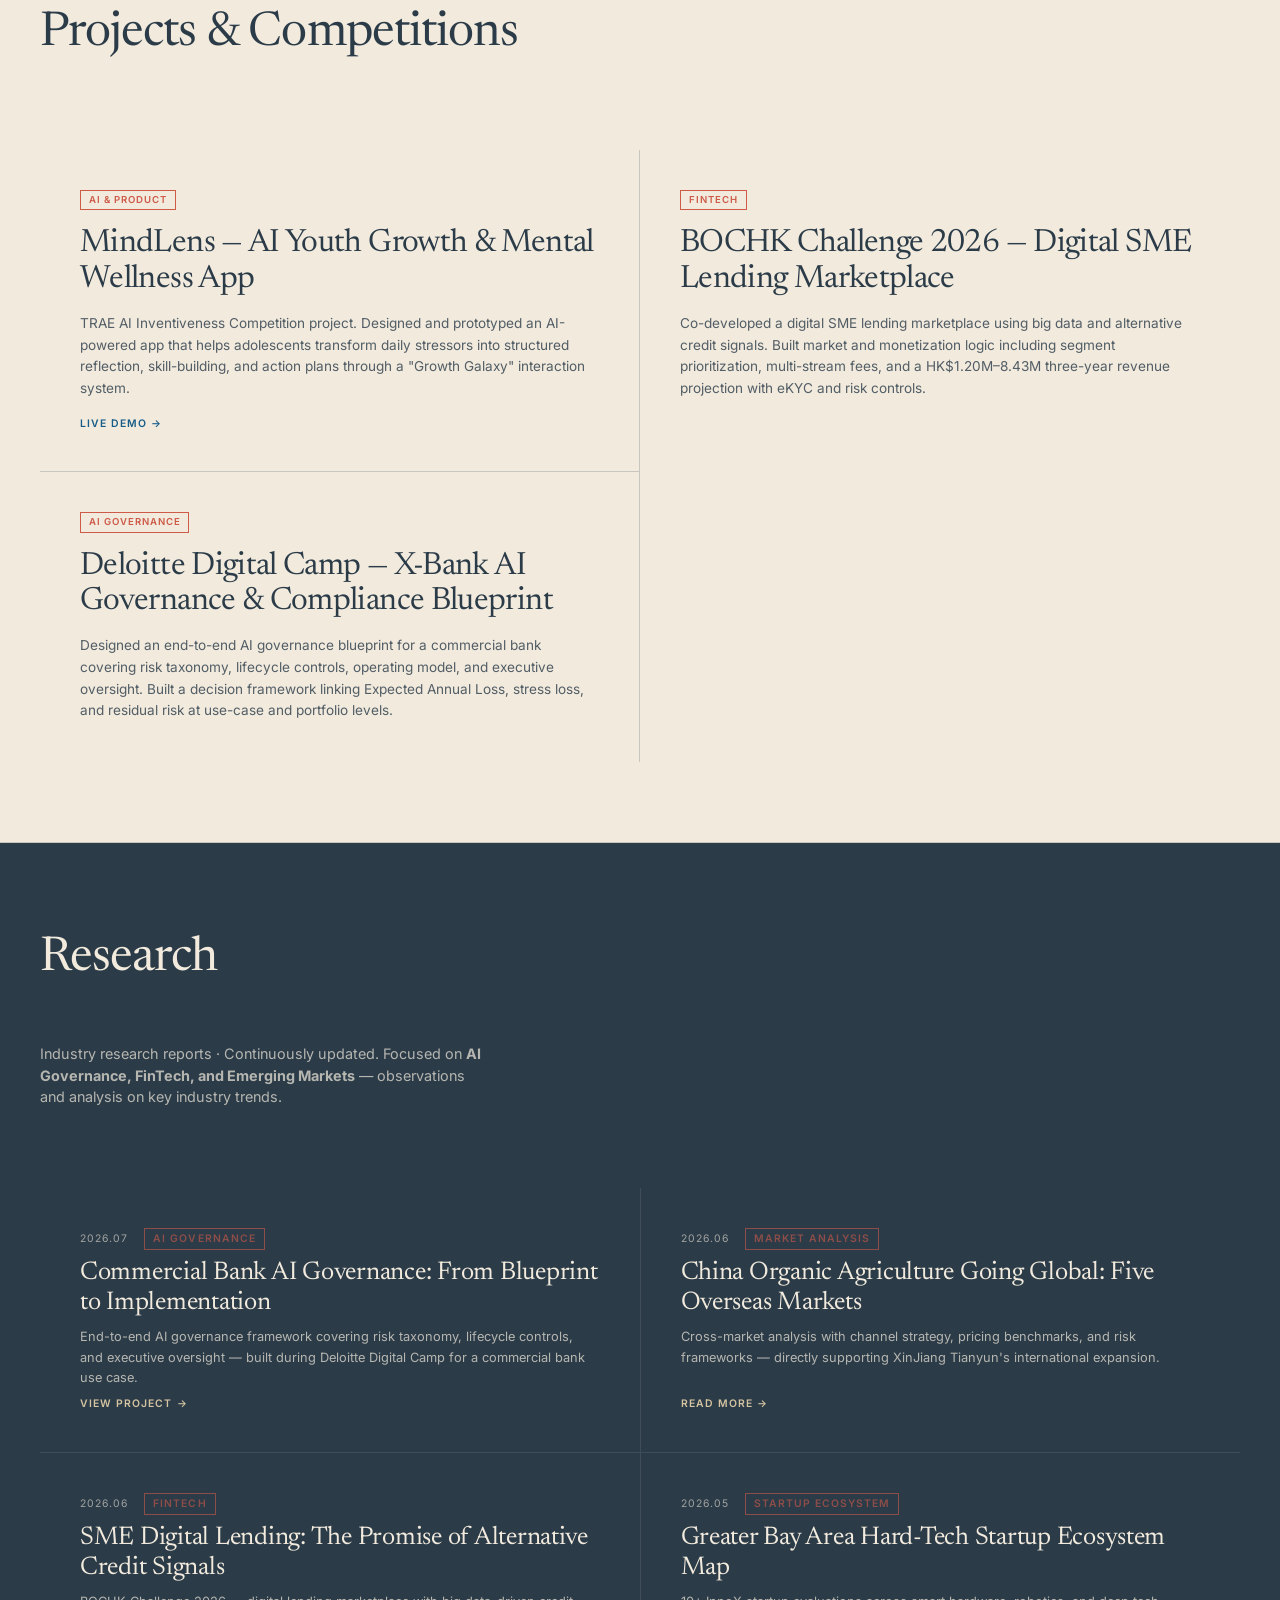
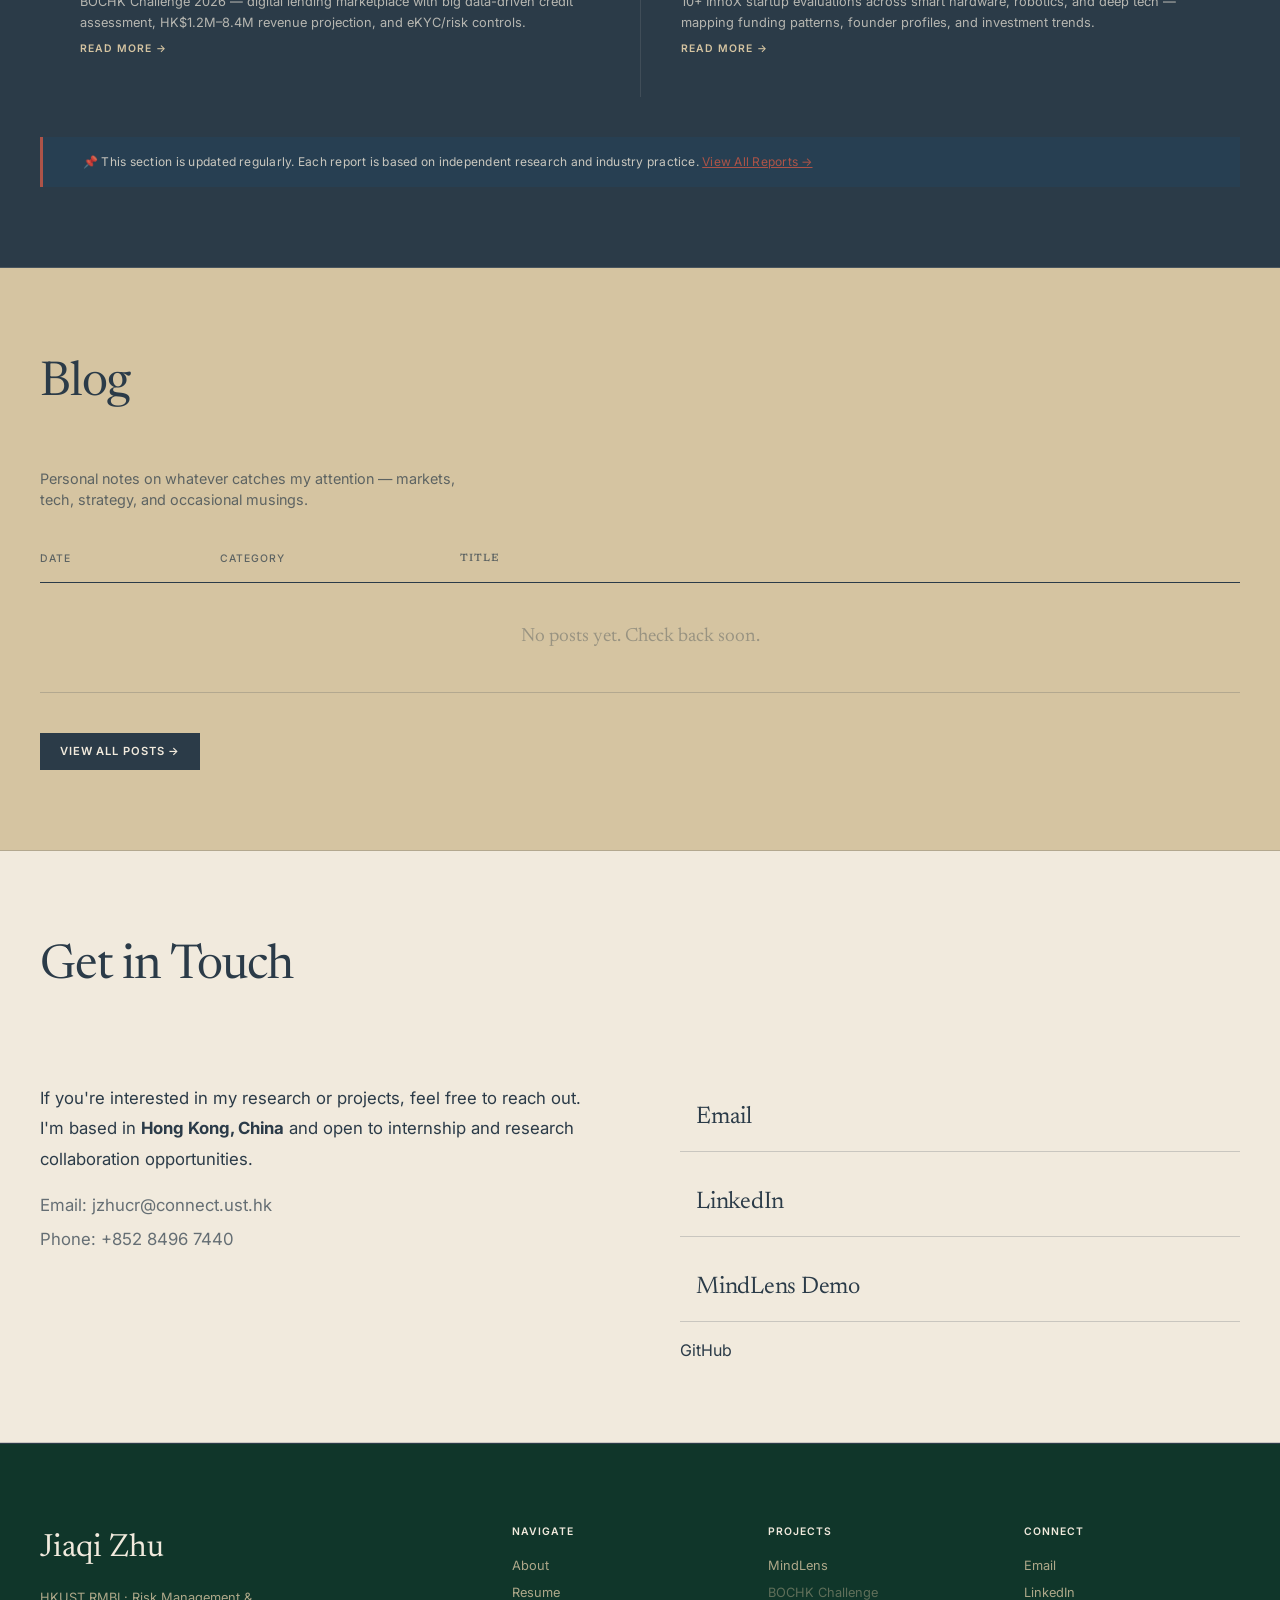
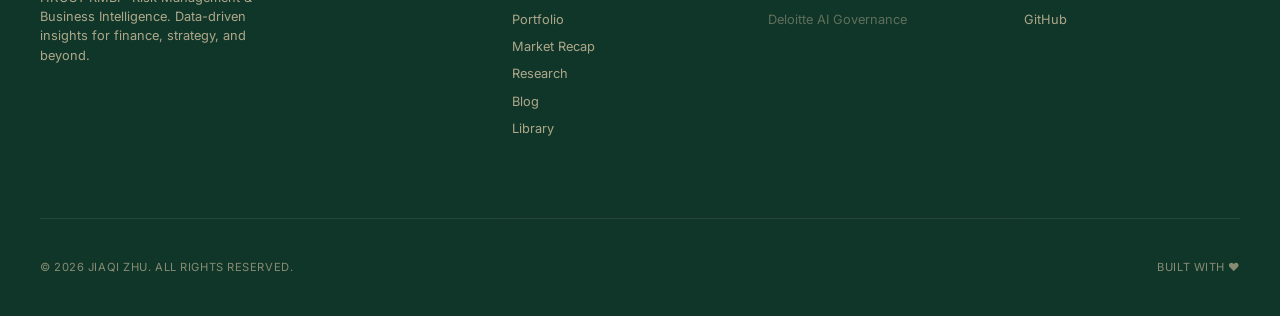
==== commit 4cdf4bad: "Clear blog content — ready for real posts" ====
--- a/index.html
+++ b/index.html
@@ -938,29 +938,9 @@
             </thead>
             <tbody>
                 <tr>
-                    <td class="blog-date">Jul 2026</td>
-                    <td class="blog-cat">AI Product</td>
-                    <td class="blog-title"><a href="blog/posts/template.html">MindLens: Designing AI to Support Adolescent Mental Wellness</a></td>
-                </tr>
-                <tr>
-                    <td class="blog-date">Jun 2026</td>
-                    <td class="blog-cat">FinTech</td>
-                    <td class="blog-title"><a href="blog/posts/template.html">BOCHK Challenge: Key Decisions in Building a Digital SME Lending Platform</a></td>
-                </tr>
-                <tr>
-                    <td class="blog-date">Jun 2026</td>
-                    <td class="blog-cat">Research</td>
-                    <td class="blog-title"><a href="blog/posts/template.html">AI Governance in Commercial Banking: Practice and Reflections</a></td>
-                </tr>
-                <tr>
-                    <td class="blog-date">May 2026</td>
-                    <td class="blog-cat">Strategy</td>
-                    <td class="blog-title"><a href="blog/posts/template.html">China Organic Agriculture: Market Selection and Strategic Framework</a></td>
-                </tr>
-                <tr>
-                    <td class="blog-date">Apr 2026</td>
-                    <td class="blog-cat">Startup</td>
-                    <td class="blog-title"><a href="blog/posts/template.html">GBA Hard Tech: Investment Trends from 10 Startup Evaluations</a></td>
+                    <td colspan="3" style="text-align:center; opacity:0.35; font-family:var(--font-serif); font-size:1.2rem; padding:var(--space-md) 0;">
+                        No posts yet. Check back soon.
+                    </td>
                 </tr>
             </tbody>
         </table>
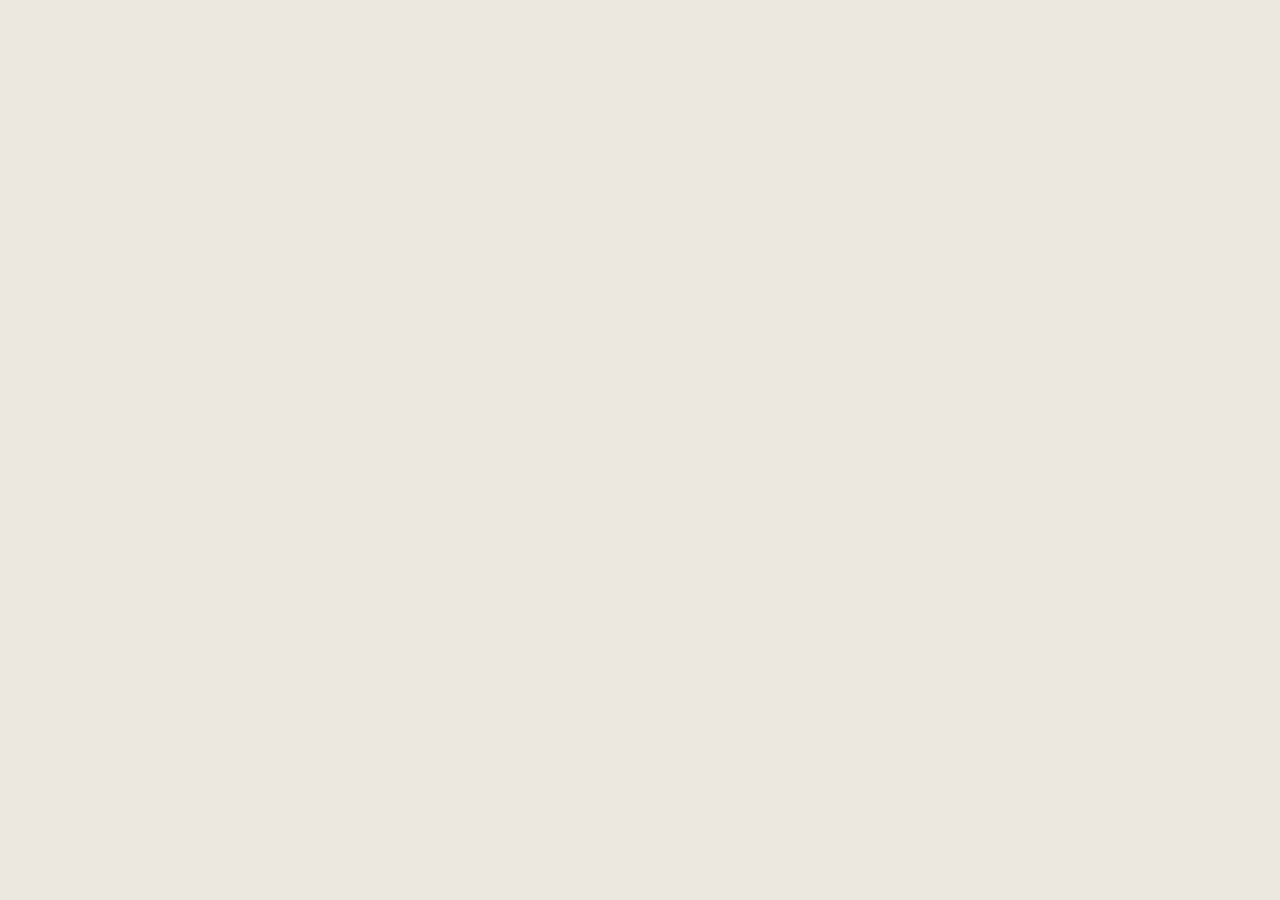
==== commit 35f9d587: "Rebuild landing page with React + Vite (kaleo editorial design) - Replace old inline-HTML landing wi" ====
--- a/index.html
+++ b/index.html
@@ -1,1021 +1,13 @@
-<!DOCTYPE html>
+<!doctype html>
 <html lang="en">
-<head>
-    <meta charset="UTF-8">
-    <meta name="viewport" content="width=device-width, initial-scale=1.0">
+  <head>
+    <meta charset="UTF-8" />
+    <meta name="viewport" content="width=device-width, initial-scale=1.0" />
     <title>Jiaqi Zhu — Personal Site</title>
-    <link rel="preconnect" href="https://fonts.googleapis.com">
-    <link rel="preconnect" href="https://fonts.gstatic.com" crossorigin>
-    <link href="https://fonts.googleapis.com/css2?family=Inter:wght@400;500;600&family=Newsreader:opsz,wght@6..72,200;6..72,400;6..72,500&display=swap" rel="stylesheet">
-
-    <style>
-        :root {
-            --color-sky: #175C88;
-            --color-coral: #CE5A48;
-            --color-forest: #10362A;
-            --color-paper: #F1EADD;
-            --color-ink: #2B3B48;
-            --color-sand: #D5C4A1;
-
-            --line-ink: rgba(43, 59, 72, 0.2);
-            --line-paper: rgba(241, 234, 221, 0.25);
-
-            --font-serif: 'Newsreader', 'Times New Roman', serif;
-            --font-sans: 'Inter', -apple-system, sans-serif;
-
-            --space-xs: 0.5rem;
-            --space-sm: 1rem;
-            --space-md: 2.5rem;
-            --space-lg: 5rem;
-            --space-xl: 12vh;
-        }
-
-        * {
-            margin: 0;
-            padding: 0;
-            box-sizing: border-box;
-            -webkit-font-smoothing: antialiased;
-            -moz-osx-font-smoothing: grayscale;
-        }
-
-        html {
-            scroll-behavior: smooth;
-        }
-
-        body {
-            background-color: var(--color-paper);
-            color: var(--color-ink);
-            font-family: var(--font-sans);
-            line-height: 1.5;
-            overflow-x: hidden;
-        }
-
-        ::selection {
-            background: var(--color-coral);
-            color: var(--color-paper);
-        }
-
-        a {
-            color: inherit;
-            text-decoration: none;
-            transition: opacity 0.2s ease;
-        }
-        a:hover {
-            opacity: 0.6;
-        }
-
-        /* ── Announcement ── */
-        .announcement {
-            background-color: var(--color-ink);
-            color: var(--color-paper);
-            font-size: 0.65rem;
-            text-transform: uppercase;
-            letter-spacing: 0.08em;
-            text-align: center;
-            padding: var(--space-xs) var(--space-sm);
-            font-weight: 500;
-        }
-
-        /* ── Hero ── */
-        .hero-environment {
-            background-color: var(--color-sky);
-            color: var(--color-paper);
-            position: relative;
-            min-height: 100vh;
-            display: flex;
-            flex-direction: column;
-            overflow: hidden;
-        }
-
-        .cloud-line {
-            position: absolute;
-            height: 1px;
-            background-color: var(--line-paper);
-            left: 0;
-            right: 0;
-            z-index: 1;
-        }
-        .cloud-line:nth-child(1) { top: 25%; right: 20%; }
-        .cloud-line:nth-child(2) { top: 40%; left: 10%; right: 40%; }
-        .cloud-line:nth-child(3) { top: 55%; left: 30%; right: 10%; }
-        .cloud-line:nth-child(4) { top: 75%; left: 5%; right: 60%; }
-
-        .fuji-mass {
-            position: absolute;
-            bottom: 0;
-            right: 0;
-            width: 65vw;
-            height: 80vh;
-            background-color: var(--color-coral);
-            border-top-left-radius: 100%;
-            z-index: 2;
-            transform-origin: bottom right;
-        }
-
-        /* ── Navigation ── */
-        nav {
-            position: sticky;
-            top: 0;
-            z-index: 10;
-            display: flex;
-            justify-content: space-between;
-            align-items: center;
-            padding: var(--space-sm) var(--space-md);
-            border-bottom: 1px solid var(--line-paper);
-            backdrop-filter: blur(4px);
-            background-color: rgba(23, 92, 136, 0.8);
-        }
-
-        .nav-brand {
-            font-family: var(--font-serif);
-            font-size: 1.5rem;
-            font-weight: 500;
-            letter-spacing: -0.02em;
-            color: var(--color-paper);
-        }
-
-        .nav-links {
-            display: flex;
-            gap: var(--space-md);
-            font-size: 0.75rem;
-            text-transform: uppercase;
-            letter-spacing: 0.05em;
-            font-weight: 500;
-        }
-        .nav-links a {
-            color: var(--color-paper);
-            opacity: 0.8;
-        }
-        .nav-links a:hover {
-            opacity: 1;
-        }
-
-        .btn {
-            display: inline-block;
-            background-color: var(--color-paper);
-            color: var(--color-sky);
-            padding: 10px 20px;
-            font-size: 0.7rem;
-            text-transform: uppercase;
-            letter-spacing: 0.08em;
-            font-weight: 600;
-            border: none;
-            cursor: pointer;
-            transition: all 0.2s ease;
-            font-family: var(--font-sans);
-        }
-        .btn:hover {
-            background-color: var(--color-coral);
-            color: var(--color-paper);
-            opacity: 1;
-        }
-        .btn-outline {
-            background: transparent;
-            color: var(--color-paper);
-            border: 1px solid var(--color-paper);
-        }
-        .btn-outline:hover {
-            background: var(--color-paper);
-            color: var(--color-sky);
-        }
-
-        .hero-content {
-            position: relative;
-            z-index: 5;
-            padding: var(--space-xl) var(--space-md);
-            flex-grow: 1;
-            display: flex;
-            flex-direction: column;
-            justify-content: center;
-            max-width: 75vw;
-            pointer-events: none;
-        }
-        .hero-content > * {
-            pointer-events: auto;
-        }
-
-        .hero-label {
-            display: inline-flex;
-            border: 1px solid var(--line-paper);
-            padding: 4px 12px;
-            font-size: 0.65rem;
-            text-transform: uppercase;
-            letter-spacing: 0.1em;
-            margin-bottom: var(--space-md);
-            align-self: flex-start;
-        }
-
-        .hero-headline {
-            font-family: var(--font-serif);
-            font-size: clamp(4rem, 8vw, 9rem);
-            line-height: 0.95;
-            font-weight: 400;
-            letter-spacing: -0.03em;
-            margin-bottom: var(--space-sm);
-            color: var(--color-paper);
-            text-shadow: 0 4px 24px rgba(23, 92, 136, 0.2);
-        }
-
-        .hero-subtext {
-            font-size: 1rem;
-            max-width: 36ch;
-            line-height: 1.6;
-            opacity: 0.9;
-            margin-bottom: var(--space-md);
-        }
-
-        .hero-cta {
-            display: flex;
-            gap: var(--space-sm);
-            flex-wrap: wrap;
-        }
-
-        /* ── Skills Bar ── */
-        .skills-bar {
-            background-color: var(--color-paper);
-            border-bottom: 1px solid var(--line-ink);
-            display: grid;
-            grid-template-columns: repeat(6, 1fr);
-        }
-        .skill-cell {
-            padding: var(--space-md) var(--space-sm);
-            display: flex;
-            justify-content: center;
-            align-items: center;
-            border-right: 1px solid var(--line-ink);
-            font-family: var(--font-serif);
-            font-size: 1.1rem;
-            color: var(--color-ink);
-            opacity: 0.6;
-            letter-spacing: -0.01em;
-            text-align: center;
-        }
-        .skill-cell:last-child {
-            border-right: none;
-        }
-
-        /* ── Section Common ── */
-        .section {
-            padding: var(--space-lg) var(--space-md);
-        }
-
-        .section-title {
-            font-family: var(--font-serif);
-            font-size: 3rem;
-            font-weight: 400;
-            letter-spacing: -0.02em;
-            margin-bottom: var(--space-lg);
-            color: var(--color-ink);
-        }
-
-        .section-subtitle {
-            font-family: var(--font-serif);
-            font-size: 1.5rem;
-            font-weight: 400;
-            letter-spacing: -0.01em;
-            color: var(--color-coral);
-            margin-bottom: var(--space-sm);
-        }
-
-        /* ── About ── */
-        .about-section {
-            background-color: var(--color-paper);
-            border-bottom: 1px solid var(--line-ink);
-        }
-        .about-grid {
-            display: grid;
-            grid-template-columns: 1fr 1fr;
-            gap: var(--space-lg);
-            align-items: start;
-        }
-        .about-text {
-            font-size: 1.05rem;
-            line-height: 1.8;
-        }
-        .about-text p {
-            margin-bottom: var(--space-sm);
-        }
-        .about-highlights {
-            display: grid;
-            grid-template-columns: 1fr 1fr;
-            gap: var(--space-sm);
-        }
-        .highlight-card {
-            background-color: var(--color-sand);
-            padding: var(--space-sm);
-            border-radius: 2px;
-        }
-        .highlight-number {
-            font-family: var(--font-serif);
-            font-size: 2.5rem;
-            font-weight: 400;
-            color: var(--color-coral);
-            line-height: 1;
-            margin-bottom: 4px;
-        }
-        .highlight-label {
-            font-size: 0.7rem;
-            text-transform: uppercase;
-            letter-spacing: 0.08em;
-            font-weight: 500;
-            opacity: 0.7;
-        }
-
-        /* ── Resume ── */
-        .resume-section {
-            background-color: var(--color-sand);
-            border-bottom: 1px solid var(--line-ink);
-        }
-        .resume-timeline {
-            position: relative;
-        }
-        .resume-item {
-            display: grid;
-            grid-template-columns: 150px 1fr;
-            gap: var(--space-md);
-            padding: var(--space-md) 0;
-            border-bottom: 1px solid var(--line-ink);
-            transition: all 0.2s ease;
-        }
-        .resume-item:first-child {
-            padding-top: 0;
-        }
-        .resume-item:last-child {
-            border-bottom: none;
-            padding-bottom: 0;
-        }
-        .resume-item:hover {
-            padding-left: 12px;
-            color: var(--color-coral);
-        }
-        .resume-date {
-            font-size: 0.7rem;
-            text-transform: uppercase;
-            letter-spacing: 0.08em;
-            font-weight: 500;
-            opacity: 0.7;
-            padding-top: 2px;
-        }
-        .resume-role {
-            font-family: var(--font-serif);
-            font-size: 1.3rem;
-            letter-spacing: -0.01em;
-            margin-bottom: 4px;
-        }
-        .resume-company {
-            font-size: 0.8rem;
-            text-transform: uppercase;
-            letter-spacing: 0.05em;
-            font-weight: 500;
-            color: var(--color-coral);
-            margin-bottom: 8px;
-        }
-        .resume-desc {
-            font-size: 0.85rem;
-            opacity: 0.8;
-            max-width: 48ch;
-        }
-
-        /* ── Portfolio ── */
-        .portfolio-section {
-            background-color: var(--color-paper);
-            border-bottom: 1px solid var(--line-ink);
-        }
-        .portfolio-grid {
-            display: grid;
-            grid-template-columns: 1fr 1fr;
-            gap: 0;
-        }
-        .project-card {
-            padding: var(--space-md);
-            border-right: 1px solid var(--line-ink);
-            border-bottom: 1px solid var(--line-ink);
-            transition: all 0.2s ease;
-            cursor: pointer;
-            display: flex;
-            flex-direction: column;
-            gap: var(--space-sm);
-        }
-        .project-card:nth-child(2n) {
-            border-right: none;
-        }
-        .project-card:nth-last-child(-n+2) {
-            border-bottom: none;
-        }
-        .project-card:hover {
-            background-color: var(--color-sand);
-        }
-        .project-tag {
-            display: inline-block;
-            font-size: 0.6rem;
-            text-transform: uppercase;
-            letter-spacing: 0.1em;
-            font-weight: 600;
-            color: var(--color-coral);
-            border: 1px solid var(--color-coral);
-            padding: 2px 8px;
-            align-self: flex-start;
-        }
-        .project-title {
-            font-family: var(--font-serif);
-            font-size: 2rem;
-            line-height: 1.1;
-            letter-spacing: -0.02em;
-            color: var(--color-ink);
-        }
-        .project-desc {
-            font-size: 0.85rem;
-            opacity: 0.8;
-            line-height: 1.6;
-            flex-grow: 1;
-        }
-        .project-link {
-            font-size: 0.65rem;
-            text-transform: uppercase;
-            letter-spacing: 0.1em;
-            font-weight: 600;
-            color: var(--color-sky);
-        }
-
-        /* ── Research ── */
-        .research-section {
-            background-color: var(--color-ink);
-            color: var(--color-paper);
-            border-bottom: 1px solid rgba(241, 234, 221, 0.15);
-        }
-        .research-section .section-title {
-            color: var(--color-paper);
-        }
-        .research-grid {
-            display: grid;
-            grid-template-columns: 1fr 1fr;
-            gap: 1px;
-            background-color: rgba(241, 234, 221, 0.1);
-        }
-        .research-card {
-            background-color: var(--color-ink);
-            padding: var(--space-md);
-            display: flex;
-            flex-direction: column;
-            gap: var(--space-xs);
-            transition: all 0.2s ease;
-        }
-        .research-card:hover {
-            background-color: rgba(23, 92, 136, 0.3);
-        }
-        .research-meta {
-            display: flex;
-            align-items: center;
-            gap: var(--space-sm);
-            font-size: 0.65rem;
-            text-transform: uppercase;
-            letter-spacing: 0.1em;
-            opacity: 0.6;
-        }
-        .research-tag {
-            color: var(--color-coral);
-            font-weight: 600;
-            opacity: 1;
-            border: 1px solid var(--color-coral);
-            padding: 2px 8px;
-        }
-        .research-title {
-            font-family: var(--font-serif);
-            font-size: 1.6rem;
-            letter-spacing: -0.01em;
-            line-height: 1.2;
-            color: var(--color-paper);
-        }
-        .research-desc {
-            font-size: 0.8rem;
-            opacity: 0.7;
-            line-height: 1.6;
-            flex-grow: 1;
-        }
-        .research-link {
-            font-size: 0.65rem;
-            text-transform: uppercase;
-            letter-spacing: 0.1em;
-            font-weight: 600;
-            color: var(--color-sand);
-            align-self: flex-start;
-        }
-        .research-link:hover {
-            color: var(--color-coral);
-        }
-
-        .research-update-note {
-            margin-top: var(--space-md);
-            padding: var(--space-sm) var(--space-md);
-            background-color: rgba(23, 92, 136, 0.2);
-            border-left: 3px solid var(--color-coral);
-            font-size: 0.75rem;
-            opacity: 0.8;
-            letter-spacing: 0.02em;
-        }
-
-        /* ── Blog ── */
-        .blog-section {
-            background-color: var(--color-sand);
-            border-bottom: 1px solid var(--line-ink);
-        }
-        .blog-table {
-            width: 100%;
-            border-collapse: collapse;
-            text-align: left;
-        }
-        .blog-table th {
-            font-size: 0.65rem;
-            text-transform: uppercase;
-            letter-spacing: 0.1em;
-            font-weight: 500;
-            padding-bottom: var(--space-sm);
-            border-bottom: 1px solid var(--color-ink);
-            color: var(--color-ink);
-            opacity: 0.7;
-        }
-        .blog-table td {
-            padding: var(--space-md) 0;
-            border-bottom: 1px solid var(--line-ink);
-            transition: all 0.2s ease;
-        }
-        .blog-table tr:hover td {
-            color: var(--color-coral);
-            padding-left: 8px;
-        }
-        .blog-date {
-            width: 15%;
-            font-size: 0.8rem;
-        }
-        .blog-cat {
-            width: 20%;
-            font-size: 0.7rem;
-            text-transform: uppercase;
-            letter-spacing: 0.05em;
-        }
-        .blog-title {
-            font-family: var(--font-serif);
-            font-size: 1.5rem;
-            letter-spacing: -0.01em;
-        }
-
-        /* ── Contact ── */
-        .contact-section {
-            background-color: var(--color-paper);
-            border-bottom: 1px solid var(--line-ink);
-        }
-        .contact-grid {
-            display: grid;
-            grid-template-columns: 1fr 1fr;
-            gap: var(--space-lg);
-        }
-        .contact-text {
-            font-size: 1.05rem;
-            line-height: 1.8;
-        }
-        .contact-links {
-            display: flex;
-            flex-direction: column;
-            gap: var(--space-sm);
-        }
-        .contact-link {
-            display: flex;
-            align-items: center;
-            gap: var(--space-sm);
-            padding: var(--space-sm);
-            border-bottom: 1px solid var(--line-ink);
-            font-family: var(--font-serif);
-            font-size: 1.5rem;
-            letter-spacing: -0.01em;
-            transition: all 0.2s ease;
-        }
-        .contact-link:hover {
-            opacity: 0.6;
-            padding-left: 12px;
-        }
-
-        /* ── Footer ── */
-        .footer {
-            background-color: var(--color-forest);
-            color: var(--color-sand);
-            padding: var(--space-lg) var(--space-md) var(--space-md);
-            border-top: 1px solid var(--color-ink);
-        }
-        .footer-grid {
-            display: grid;
-            grid-template-columns: 2fr 1fr 1fr 1fr;
-            gap: var(--space-md);
-            margin-bottom: var(--space-lg);
-        }
-        .footer-brand {
-            font-family: var(--font-serif);
-            font-size: 2rem;
-            margin-bottom: var(--space-sm);
-            color: var(--color-paper);
-        }
-        .footer-desc {
-            font-size: 0.8rem;
-            max-width: 30ch;
-            opacity: 0.8;
-            line-height: 1.5;
-        }
-        .footer-col-title {
-            font-size: 0.65rem;
-            text-transform: uppercase;
-            letter-spacing: 0.1em;
-            color: var(--color-paper);
-            margin-bottom: var(--space-sm);
-            font-weight: 600;
-        }
-        .footer-links {
-            list-style: none;
-            display: flex;
-            flex-direction: column;
-            gap: 8px;
-        }
-        .footer-links li {
-            font-size: 0.8rem;
-            opacity: 0.8;
-        }
-
-        .footer-bottom {
-            display: flex;
-            justify-content: space-between;
-            align-items: center;
-            padding-top: var(--space-md);
-            border-top: 1px solid rgba(213, 196, 161, 0.2);
-            font-size: 0.7rem;
-            opacity: 0.6;
-            text-transform: uppercase;
-            letter-spacing: 0.05em;
-        }
-
-        /* ── Mobile Menu ── */
-        .mobile-menu-btn {
-            display: none;
-            background: none;
-            border: none;
-            color: var(--color-paper);
-            font-size: 1.5rem;
-            cursor: pointer;
-            padding: 4px;
-        }
-
-        /* ── Responsive ── */
-        @media (max-width: 1024px) {
-            .hero-headline { font-size: 10vw; }
-            .fuji-mass { width: 80vw; height: 70vh; }
-            .skills-bar { grid-template-columns: repeat(3, 1fr); }
-            .skill-cell:nth-child(3n) { border-right: none; }
-            .skill-cell:nth-child(n+4) { border-top: 1px solid var(--line-ink); }
-            .about-grid { grid-template-columns: 1fr; }
-            .portfolio-grid { grid-template-columns: 1fr; }
-            .project-card { border-right: none; border-bottom: 1px solid var(--line-ink); }
-            .project-card:last-child { border-bottom: none; }
-            .research-grid { grid-template-columns: 1fr; }
-            .contact-grid { grid-template-columns: 1fr; }
-            .footer-grid { grid-template-columns: 1fr 1fr; gap: var(--space-lg); }
-            .footer-brand-col { grid-column: 1 / -1; }
-        }
-
-        @media (max-width: 768px) {
-            nav { padding: var(--space-sm); }
-            .nav-links { display: none; }
-            .nav-links.open {
-                display: flex;
-                flex-direction: column;
-                position: absolute;
-                top: 100%;
-                left: 0;
-                right: 0;
-                background-color: rgba(23, 92, 136, 0.95);
-                backdrop-filter: blur(8px);
-                padding: var(--space-md);
-                gap: var(--space-sm);
-                border-bottom: 1px solid var(--line-paper);
-            }
-            .mobile-menu-btn { display: block; }
-            .hero-content { max-width: 100%; padding: var(--space-lg) var(--space-sm); }
-            .fuji-mass { width: 100vw; height: 60vh; border-top-left-radius: 80vw; }
-            .resume-item { grid-template-columns: 1fr; gap: 4px; }
-            .resume-date { margin-bottom: 4px; }
-            .blog-table, .blog-table tbody, .blog-table tr, .blog-table td, .blog-table th { display: block; }
-            .blog-table tr { border-bottom: 1px solid var(--line-ink); padding: var(--space-md) 0; }
-            .blog-table td { border: none; padding: 4px 0; width: 100%; }
-            .blog-table th { display: none; }
-            .blog-title { margin-top: 8px; }
-            .about-highlights { grid-template-columns: 1fr 1fr; }
-        }
-    </style>
-</head>
-<body>
-
-    <!-- ═══════════ Announcement ═══════════ -->
-    <div class="announcement">
-        👋 Welcome! Site updated regularly — thanks for visiting.
-    </div>
-
-    <!-- ═══════════ Hero ═══════════ -->
-    <div class="hero-environment" id="home">
-        <div class="cloud-line"></div>
-        <div class="cloud-line"></div>
-        <div class="cloud-line"></div>
-        <div class="cloud-line"></div>
-        <div class="fuji-mass"></div>
-
-        <nav>
-            <a href="#home" class="nav-brand">Jiaqi Zhu</a>
-            <button class="mobile-menu-btn" onclick="document.querySelector('.nav-links').classList.toggle('open')" aria-label="Menu">☰</button>
-            <div class="nav-links">
-                <a href="#about">About</a>
-                <a href="#resume">Resume</a>
-                <a href="#portfolio">Portfolio</a>
-                <a href="market-recap/index.html">Market Recap</a>
-                <a href="research/index.html">Research</a>
-                <a href="blog/index.html">Blog</a>
-                <a href="library/index.html">Library</a>
-                <a href="#contact">Contact</a>
-            </div>
-            <a href="#contact" class="btn btn-outline">Get in Touch</a>
-        </nav>
-
-        <header class="hero-content">
-            <div class="hero-label">Macro · Industry · Supply Chain</div>
-            <h1 class="hero-headline">Learning<br>out loud.</h1>
-            <p class="hero-subtext">HKUST RMBI student exploring the intersection of macroeconomics, industry supply chains, and data-driven strategy. Still learning — documenting the journey as I go.</p>
-            <div class="hero-cta">
-                <a href="market-recap/index.html" class="btn">Weekly Market Recap</a>
-                <a href="research/index.html" class="btn btn-outline">Research Reports</a>
-            </div>
-        </header>
-    </div>
-
-    <!-- ═══════════ Skills ═══════════ -->
-    <section class="skills-bar">
-        <div class="skill-cell">Python</div>
-        <div class="skill-cell">Java</div>
-        <div class="skill-cell">Financial Modeling</div>
-        <div class="skill-cell">Data Mining</div>
-        <div class="skill-cell">Big Data / Spark</div>
-        <div class="skill-cell">Risk Management</div>
-    </section>
-
-    <!-- ═══════════ About ═══════════ -->
-    <section class="section about-section" id="about">
-        <h2 class="section-title">About Me</h2>
-        <div class="about-grid">
-            <div class="about-text">
-                <p>I am <strong>Jiaqi Zhu</strong>, a student at the <strong>Hong Kong University of Science and Technology (HKUST)</strong> pursuing a BSc in <strong>Risk Management &amp; Business Intelligence (RMBI)</strong>, Class of 2029.</p>
-                <p>I care deeply about <strong>how industries work</strong> — supply chains, competitive dynamics, and the macro forces shaping them. My lens combines <strong>data analysis, financial modeling, and cross-market research</strong> to understand not just what's happening, but why it matters.</p>
-                <p>I currently serve as a Research Analyst at <strong>Mortise Capital</strong>, where I produce weekly macro recaps tracking global market rotations, sector-level moves, and policy signals. I also consult as a Business Analyst for <strong>XinJiang Tianyun Organic Agriculture</strong>, applying supply-chain diagnostics and market entry frameworks to real-world decisions.</p>
-                <p>I'm <strong>still learning</strong> — and I think that's the point. Every report, every project, every conversation teaches me something new about how the pieces fit together. This site is where I share the work in progress.</p>
-            </div>
-            <div class="about-highlights">
-                <div class="highlight-card">
-                    <div class="highlight-number">5+</div>
-                    <div class="highlight-label">Markets Analyzed</div>
-                </div>
-                <div class="highlight-card">
-                    <div class="highlight-number">10+</div>
-                    <div class="highlight-label">Research Reports</div>
-                </div>
-                <div class="highlight-card">
-                    <div class="highlight-number">3</div>
-                    <div class="highlight-label">Competition Awards</div>
-                </div>
-                <div class="highlight-card">
-                    <div class="highlight-number">4</div>
-                    <div class="highlight-label">Languages</div>
-                </div>
-            </div>
-        </div>
-    </section>
-
-    <!-- ═══════════ Resume ═══════════ -->
-    <section class="section resume-section" id="resume">
-        <h2 class="section-title">Experience</h2>
-        <div class="resume-timeline">
-
-            <div class="resume-item">
-                <div class="resume-date">Jun 2026</div>
-                <div>
-                    <div class="resume-role">Research Analyst</div>
-                    <div class="resume-company">Mortise Capital · Remote</div>
-                </div>
-            </div>
-
-            <div class="resume-item">
-                <div class="resume-date">Sep 2025 — Present</div>
-                <div>
-                    <div class="resume-role">Student Ambassador</div>
-                    <div class="resume-company">Hong Kong InnoX Entrepreneur · Hong Kong</div>
-                    <p class="resume-desc">Organized monthly entrepreneurship forums and networking events, connecting 50+ students with startup founders, VCs, and industry leaders from the Greater Bay Area innovation ecosystem. Authored 10+ startup evaluation reports and industry landscape reviews covering hard-tech sectors (smart hardware, robotics, deep tech), strengthening the knowledge-sharing platform for the campus entrepreneur community.</p>
-                </div>
-            </div>
-
-            <div class="resume-item">
-                <div class="resume-date">Sep 2024 — Present</div>
-                <div>
-                    <div class="resume-role">Business Analyst &amp; Strategic Consultant</div>
-                    <div class="resume-company">XinJiang Tianyun Organic Agriculture Co., Ltd. · Urumqi / Shanghai</div>
-                    <p class="resume-desc">Analyzed domestic and five overseas markets, producing reports that identified high-value trends and supported strategic decisions. Led workflow diagnostics and client-service coordination, mapping a process-improvement roadmap balancing cost reduction and operational risk control.</p>
-                </div>
-            </div>
-
-            <div class="resume-item">
-                <div class="resume-date">Class of 2029</div>
-                <div>
-                    <div class="resume-role">BSc in Risk Management &amp; Business Intelligence (RMBI)</div>
-                    <div class="resume-company">Hong Kong University of Science and Technology (HKUST)</div>
-                    <p class="resume-desc">Relevant Coursework: Corporate Finance, Data Mining, Big Data, Business Statistics, Python &amp; Java, Financial and Management Accounting, Management, Operations Management, Math for Economists</p>
-                </div>
-            </div>
-
-        </div>
-
-        <div style="margin-top: var(--space-lg);">
-            <a href="#" class="btn" style="background-color: var(--color-ink); color: var(--color-paper);">📄 Download Full Resume (PDF)</a>
-        </div>
-    </section>
-
-    <!-- ═══════════ Portfolio ═══════════ -->
-    <section class="section portfolio-section" id="portfolio">
-        <h2 class="section-title">Projects &amp; Competitions</h2>
-        <div class="portfolio-grid">
-
-            <div class="project-card">
-                <span class="project-tag">AI &amp; Product</span>
-                <div class="project-title">MindLens — AI Youth Growth &amp; Mental Wellness App</div>
-                <p class="project-desc">TRAE AI Inventiveness Competition project. Designed and prototyped an AI-powered app that helps adolescents transform daily stressors into structured reflection, skill-building, and action plans through a "Growth Galaxy" interaction system.</p>
-                <a href="https://gz-november.github.io/mindlens/mindlens-nebula.html" class="project-link" target="_blank">Live Demo →</a>
-            </div>
-
-            <div class="project-card">
-                <span class="project-tag">FinTech</span>
-                <div class="project-title">BOCHK Challenge 2026 — Digital SME Lending Marketplace</div>
-                <p class="project-desc">Co-developed a digital SME lending marketplace using big data and alternative credit signals. Built market and monetization logic including segment prioritization, multi-stream fees, and a HK$1.20M–8.43M three-year revenue projection with eKYC and risk controls.</p>
-            </div>
-
-            <div class="project-card">
-                <span class="project-tag">AI Governance</span>
-                <div class="project-title">Deloitte Digital Camp — X-Bank AI Governance &amp; Compliance Blueprint</div>
-                <p class="project-desc">Designed an end-to-end AI governance blueprint for a commercial bank covering risk taxonomy, lifecycle controls, operating model, and executive oversight. Built a decision framework linking Expected Annual Loss, stress loss, and residual risk at use-case and portfolio levels.</p>
-            </div>
-
-        </div>
-    </section>
-
-    <!-- ═══════════ Research ═══════════ -->
-    <section class="section research-section" id="research">
-        <h2 class="section-title">Research</h2>
-        <p style="margin-top: -2rem; margin-bottom: var(--space-lg); opacity: 0.7; font-size: 0.9rem; max-width: 50ch;">
-            Industry research reports · Continuously updated. Focused on <strong>AI Governance, FinTech, and Emerging Markets</strong> — observations and analysis on key industry trends.
-        </p>
-
-        <div class="research-grid">
-
-            <div class="research-card">
-                <div class="research-meta">
-                    <span>2026.07</span>
-                    <span class="research-tag">AI Governance</span>
-                </div>
-                <div class="research-title">Commercial Bank AI Governance: From Blueprint to Implementation</div>
-                <p class="research-desc">End-to-end AI governance framework covering risk taxonomy, lifecycle controls, and executive oversight — built during Deloitte Digital Camp for a commercial bank use case.</p>
-                <a href="projects/deloitte/index.html" class="research-link" target="_blank">View Project →</a>
-            </div>
-
-            <div class="research-card">
-                <div class="research-meta">
-                    <span>2026.06</span>
-                    <span class="research-tag">Market Analysis</span>
-                </div>
-                <div class="research-title">China Organic Agriculture Going Global: Five Overseas Markets</div>
-                <p class="research-desc">Cross-market analysis with channel strategy, pricing benchmarks, and risk frameworks — directly supporting XinJiang Tianyun's international expansion.</p>
-                <a href="research/index.html" class="research-link">Read More →</a>
-            </div>
-
-            <div class="research-card">
-                <div class="research-meta">
-                    <span>2026.06</span>
-                    <span class="research-tag">FinTech</span>
-                </div>
-                <div class="research-title">SME Digital Lending: The Promise of Alternative Credit Signals</div>
-                <p class="research-desc">BOCHK Challenge 2026 — digital lending marketplace with big data-driven credit assessment, HK$1.2M–8.4M revenue projection, and eKYC/risk controls.</p>
-                <a href="research/index.html" class="research-link">Read More →</a>
-            </div>
-
-            <div class="research-card">
-                <div class="research-meta">
-                    <span>2026.05</span>
-                    <span class="research-tag">Startup Ecosystem</span>
-                </div>
-                <div class="research-title">Greater Bay Area Hard-Tech Startup Ecosystem Map</div>
-                <p class="research-desc">10+ InnoX startup evaluations across smart hardware, robotics, and deep tech — mapping funding patterns, founder profiles, and investment trends.</p>
-                <a href="research/index.html" class="research-link">Read More →</a>
-            </div>
-
-        </div>
-
-        <div class="research-update-note">
-            📌 This section is updated regularly. Each report is based on independent research and industry practice.
-            <a href="research/index.html" style="color: var(--color-coral); text-decoration: underline;">View All Reports →</a>
-        </div>
-    </section>
-
-    <!-- ═══════════ Blog ═══════════ -->
-    <section class="section blog-section" id="blog">
-        <h2 class="section-title">Blog</h2>
-        <p style="margin-top: -2rem; margin-bottom: var(--space-md); opacity: 0.7; font-size: 0.9rem; max-width: 50ch;">
-            Personal notes on whatever catches my attention — markets, tech, strategy, and occasional musings.
-        </p>
-        <table class="blog-table">
-            <thead>
-                <tr>
-                    <th class="blog-date">Date</th>
-                    <th class="blog-cat">Category</th>
-                    <th class="blog-title">Title</th>
-                </tr>
-            </thead>
-            <tbody>
-                <tr>
-                    <td colspan="3" style="text-align:center; opacity:0.35; font-family:var(--font-serif); font-size:1.2rem; padding:var(--space-md) 0;">
-                        No posts yet. Check back soon.
-                    </td>
-                </tr>
-            </tbody>
-        </table>
-        <div style="margin-top: var(--space-md);">
-            <a href="blog/index.html" class="btn" style="background-color: var(--color-ink); color: var(--color-paper);">View All Posts →</a>
-        </div>
-    </section>
-
-    <!-- ═══════════ Contact ═══════════ -->
-    <section class="section contact-section" id="contact">
-        <h2 class="section-title">Get in Touch</h2>
-        <div class="contact-grid">
-            <div class="contact-text">
-                <p>If you're interested in my research or projects, feel free to reach out. I'm based in <strong>Hong Kong, China</strong> and open to internship and research collaboration opportunities.</p>
-                <p style="margin-top: var(--space-sm); opacity: 0.7;">Email: jzhucr@connect.ust.hk</p>
-                <p style="margin-top: 4px; opacity: 0.7;">Phone: +852 8496 7440</p>
-            </div>
-            <div class="contact-links">
-                <a href="mailto:jzhucr@connect.ust.hk" class="contact-link">Email</a>
-                <a href="https://www.linkedin.com/in/jiaqi-zhu-5a44a4384" class="contact-link" target="_blank">LinkedIn</a>
-                <a href="https://gz-november.github.io/mindlens/mindlens-nebula.html" class="contact-link" target="_blank">MindLens Demo</a>
-                <a href="https://github.com/GZ-November" target="_blank">GitHub</a>
-            </div>
-        </div>
-    </section>
-
-    <!-- ═══════════ Footer ═══════════ -->
-    <footer class="footer">
-        <div class="footer-grid">
-            <div class="footer-brand-col">
-                <div class="footer-brand">Jiaqi Zhu</div>
-                <p class="footer-desc">HKUST RMBI · Risk Management &amp; Business Intelligence. Data-driven insights for finance, strategy, and beyond.</p>
-            </div>
-            <div>
-                <h4 class="footer-col-title">Navigate</h4>
-                <ul class="footer-links">
-                    <li><a href="#about">About</a></li>
-                    <li><a href="#resume">Resume</a></li>
-                    <li><a href="#portfolio">Portfolio</a></li>
-                    <li><a href="market-recap/index.html">Market Recap</a></li>
-                    <li><a href="research/index.html">Research</a></li>
-                    <li><a href="blog/index.html">Blog</a></li>
-                    <li><a href="library/index.html">Library</a></li>
-                </ul>
-            </div>
-            <div>
-                <h4 class="footer-col-title">Projects</h4>
-                <ul class="footer-links">
-                    <li><a href="https://gz-november.github.io/mindlens/mindlens-nebula.html" target="_blank">MindLens</a></li>
-                    <li><span style="opacity:0.5;">BOCHK Challenge</span></li>
-                    <li><span style="opacity:0.5;">Deloitte AI Governance</span></li>
-                </ul>
-            </div>
-            <div>
-                <h4 class="footer-col-title">Connect</h4>
-                <ul class="footer-links">
-                    <li><a href="mailto:jzhucr@connect.ust.hk">Email</a></li>
-                    <li><a href="https://www.linkedin.com/in/jiaqi-zhu-5a44a4384" target="_blank">LinkedIn</a></li>
-                    <li><a href="https://github.com/GZ-November" target="_blank">GitHub</a></li>
-                </ul>
-            </div>
-        </div>
-        <div class="footer-bottom">
-            <span>&copy; 2026 Jiaqi Zhu. All rights reserved.</span>
-            <span>Built with ❤️</span>
-        </div>
-    </footer>
-
-    <!-- ── Smooth scroll close mobile menu ── -->
-    <script>
-        document.querySelectorAll('.nav-links a').forEach(link => {
-            link.addEventListener('click', () => {
-                document.querySelector('.nav-links').classList.remove('open');
-            });
-        });
-    </script>
-</body>
+    <script type="module" crossorigin src="./app/index-CeSTbBma.js"></script>
+    <link rel="stylesheet" crossorigin href="./app/index-By-RZLSl.css">
+  </head>
+  <body>
+    <div id="root"></div>
+  </body>
 </html>
--- a/app/index-By-RZLSl.css
+++ b/app/index-By-RZLSl.css
@@ -0,0 +1 @@
+@import"https://fonts.googleapis.com/css2?family=Cormorant+Garamond:ital,wght@0,300;0,400;0,500;0,600;0,700;1,300;1,400&family=Inter:wght@300;400;500;600&display=swap";*,:before,:after{--tw-border-spacing-x: 0;--tw-border-spacing-y: 0;--tw-translate-x: 0;--tw-translate-y: 0;--tw-rotate: 0;--tw-skew-x: 0;--tw-skew-y: 0;--tw-scale-x: 1;--tw-scale-y: 1;--tw-pan-x: ;--tw-pan-y: ;--tw-pinch-zoom: ;--tw-scroll-snap-strictness: proximity;--tw-gradient-from-position: ;--tw-gradient-via-position: ;--tw-gradient-to-position: ;--tw-ordinal: ;--tw-slashed-zero: ;--tw-numeric-figure: ;--tw-numeric-spacing: ;--tw-numeric-fraction: ;--tw-ring-inset: ;--tw-ring-offset-width: 0px;--tw-ring-offset-color: #fff;--tw-ring-color: rgb(59 130 246 / .5);--tw-ring-offset-shadow: 0 0 #0000;--tw-ring-shadow: 0 0 #0000;--tw-shadow: 0 0 #0000;--tw-shadow-colored: 0 0 #0000;--tw-blur: ;--tw-brightness: ;--tw-contrast: ;--tw-grayscale: ;--tw-hue-rotate: ;--tw-invert: ;--tw-saturate: ;--tw-sepia: ;--tw-drop-shadow: ;--tw-backdrop-blur: ;--tw-backdrop-brightness: ;--tw-backdrop-contrast: ;--tw-backdrop-grayscale: ;--tw-backdrop-hue-rotate: ;--tw-backdrop-invert: ;--tw-backdrop-opacity: ;--tw-backdrop-saturate: ;--tw-backdrop-sepia: ;--tw-contain-size: ;--tw-contain-layout: ;--tw-contain-paint: ;--tw-contain-style: }::backdrop{--tw-border-spacing-x: 0;--tw-border-spacing-y: 0;--tw-translate-x: 0;--tw-translate-y: 0;--tw-rotate: 0;--tw-skew-x: 0;--tw-skew-y: 0;--tw-scale-x: 1;--tw-scale-y: 1;--tw-pan-x: ;--tw-pan-y: ;--tw-pinch-zoom: ;--tw-scroll-snap-strictness: proximity;--tw-gradient-from-position: ;--tw-gradient-via-position: ;--tw-gradient-to-position: ;--tw-ordinal: ;--tw-slashed-zero: ;--tw-numeric-figure: ;--tw-numeric-spacing: ;--tw-numeric-fraction: ;--tw-ring-inset: ;--tw-ring-offset-width: 0px;--tw-ring-offset-color: #fff;--tw-ring-color: rgb(59 130 246 / .5);--tw-ring-offset-shadow: 0 0 #0000;--tw-ring-shadow: 0 0 #0000;--tw-shadow: 0 0 #0000;--tw-shadow-colored: 0 0 #0000;--tw-blur: ;--tw-brightness: ;--tw-contrast: ;--tw-grayscale: ;--tw-hue-rotate: ;--tw-invert: ;--tw-saturate: ;--tw-sepia: ;--tw-drop-shadow: ;--tw-backdrop-blur: ;--tw-backdrop-brightness: ;--tw-backdrop-contrast: ;--tw-backdrop-grayscale: ;--tw-backdrop-hue-rotate: ;--tw-backdrop-invert: ;--tw-backdrop-opacity: ;--tw-backdrop-saturate: ;--tw-backdrop-sepia: ;--tw-contain-size: ;--tw-contain-layout: ;--tw-contain-paint: ;--tw-contain-style: }*,:before,:after{box-sizing:border-box;border-width:0;border-style:solid;border-color:#e5e7eb}:before,:after{--tw-content: ""}html,:host{line-height:1.5;-webkit-text-size-adjust:100%;-moz-tab-size:4;-o-tab-size:4;tab-size:4;font-family:ui-sans-serif,system-ui,sans-serif,"Apple Color Emoji","Segoe UI Emoji",Segoe UI Symbol,"Noto Color Emoji";font-feature-settings:normal;font-variation-settings:normal;-webkit-tap-highlight-color:transparent}body{margin:0;line-height:inherit}hr{height:0;color:inherit;border-top-width:1px}abbr:where([title]){-webkit-text-decoration:underline dotted;text-decoration:underline dotted}h1,h2,h3,h4,h5,h6{font-size:inherit;font-weight:inherit}a{color:inherit;text-decoration:inherit}b,strong{font-weight:bolder}code,kbd,samp,pre{font-family:ui-monospace,SFMono-Regular,Menlo,Monaco,Consolas,Liberation Mono,Courier New,monospace;font-feature-settings:normal;font-variation-settings:normal;font-size:1em}small{font-size:80%}sub,sup{font-size:75%;line-height:0;position:relative;vertical-align:baseline}sub{bottom:-.25em}sup{top:-.5em}table{text-indent:0;border-color:inherit;border-collapse:collapse}button,input,optgroup,select,textarea{font-family:inherit;font-feature-settings:inherit;font-variation-settings:inherit;font-size:100%;font-weight:inherit;line-height:inherit;letter-spacing:inherit;color:inherit;margin:0;padding:0}button,select{text-transform:none}button,input:where([type=button]),input:where([type=reset]),input:where([type=submit]){-webkit-appearance:button;background-color:transparent;background-image:none}:-moz-focusring{outline:auto}:-moz-ui-invalid{box-shadow:none}progress{vertical-align:baseline}::-webkit-inner-spin-button,::-webkit-outer-spin-button{height:auto}[type=search]{-webkit-appearance:textfield;outline-offset:-2px}::-webkit-search-decoration{-webkit-appearance:none}::-webkit-file-upload-button{-webkit-appearance:button;font:inherit}summary{display:list-item}blockquote,dl,dd,h1,h2,h3,h4,h5,h6,hr,figure,p,pre{margin:0}fieldset{margin:0;padding:0}legend{padding:0}ol,ul,menu{list-style:none;margin:0;padding:0}dialog{padding:0}textarea{resize:vertical}input::-moz-placeholder,textarea::-moz-placeholder{opacity:1;color:#9ca3af}input::placeholder,textarea::placeholder{opacity:1;color:#9ca3af}button,[role=button]{cursor:pointer}:disabled{cursor:default}img,svg,video,canvas,audio,iframe,embed,object{display:block;vertical-align:middle}img,video{max-width:100%;height:auto}[hidden]:where(:not([hidden=until-found])){display:none}:root{--background: 36 24% 90%;--foreground: 0 0% 16%;--card: 36 24% 90%;--card-foreground: 0 0% 16%;--popover: 36 24% 90%;--popover-foreground: 0 0% 16%;--primary: 0 0% 16%;--primary-foreground: 36 16% 95%;--secondary: 25 14% 49%;--secondary-foreground: 36 16% 95%;--muted: 36 14% 85%;--muted-foreground: 0 0% 35%;--accent: 25 14% 49%;--accent-foreground: 36 16% 95%;--destructive: 0 62% 50%;--destructive-foreground: 36 16% 95%;--border: 36 14% 80%;--input: 36 14% 80%;--ring: 25 14% 49%;--radius: .625rem;--kaleo-sand: #EAE4D9;--kaleo-charcoal: #1C1C1C;--kaleo-earth: #2A2A2A;--kaleo-cream: #F3F0EB;--kaleo-terracotta: #8C7B6B}.dark{--background: 0 0% 11%;--foreground: 36 16% 95%;--card: 0 0% 11%;--card-foreground: 36 16% 95%;--popover: 0 0% 11%;--popover-foreground: 36 16% 95%;--primary: 36 16% 95%;--primary-foreground: 0 0% 11%;--secondary: 25 14% 49%;--secondary-foreground: 36 16% 95%;--muted: 0 0% 18%;--muted-foreground: 36 14% 70%;--accent: 25 14% 49%;--accent-foreground: 36 16% 95%;--destructive: 0 62% 40%;--destructive-foreground: 36 16% 95%;--border: 0 0% 20%;--input: 0 0% 20%;--ring: 25 14% 49%}*{border-color:hsl(var(--border))}html{scroll-behavior:auto}body{background-color:hsl(var(--background));color:hsl(var(--foreground));-webkit-font-smoothing:antialiased;-moz-osx-font-smoothing:grayscale;font-family:Inter,sans-serif;overflow-x:hidden}h1,h2,h3,h4,h5,h6{font-family:Cormorant Garamond,serif;font-weight:400}::-moz-selection{background-color:#8c7b6b4d;color:#2a2a2a}::selection{background-color:#8c7b6b4d;color:#2a2a2a}.\!container{width:100%!important}.container{width:100%}@media(min-width:640px){.\!container{max-width:640px!important}.container{max-width:640px}}@media(min-width:768px){.\!container{max-width:768px!important}.container{max-width:768px}}@media(min-width:1024px){.\!container{max-width:1024px!important}.container{max-width:1024px}}@media(min-width:1280px){.\!container{max-width:1280px!important}.container{max-width:1280px}}@media(min-width:1536px){.\!container{max-width:1536px!important}.container{max-width:1536px}}.sr-only{position:absolute;width:1px;height:1px;padding:0;margin:-1px;overflow:hidden;clip:rect(0,0,0,0);white-space:nowrap;border-width:0}.pointer-events-none{pointer-events:none}.visible{visibility:visible}.invisible{visibility:hidden}.fixed{position:fixed}.absolute{position:absolute}.relative{position:relative}.inset-0{inset:0}.inset-x-0{left:0;right:0}.inset-y-0{top:0;bottom:0}.-bottom-12{bottom:-3rem}.-left-12{left:-3rem}.-right-12{right:-3rem}.-top-12{top:-3rem}.bottom-0{bottom:0}.left-0{left:0}.left-1\/2{left:50%}.left-2{left:.5rem}.left-\[50\%\]{left:50%}.right-0{right:0}.right-1{right:.25rem}.right-2{right:.5rem}.right-3{right:.75rem}.right-4{right:1rem}.top-0{top:0}.top-1\.5{top:.375rem}.top-1\/2{top:50%}.top-3\.5{top:.875rem}.top-4{top:1rem}.top-\[1px\]{top:1px}.top-\[50\%\]{top:50%}.top-\[60\%\]{top:60%}.top-full{top:100%}.isolate{isolation:isolate}.z-10{z-index:10}.z-20{z-index:20}.z-50{z-index:50}.z-\[1\]{z-index:1}.order-first{order:-9999}.order-last{order:9999}.col-start-2{grid-column-start:2}.row-span-2{grid-row:span 2 / span 2}.row-start-1{grid-row-start:1}.\!m-0{margin:0!important}.-mx-1{margin-left:-.25rem;margin-right:-.25rem}.-my-2{margin-top:-.5rem;margin-bottom:-.5rem}.mx-2{margin-left:.5rem;margin-right:.5rem}.mx-3\.5{margin-left:.875rem;margin-right:.875rem}.mx-auto{margin-left:auto;margin-right:auto}.my-0{margin-top:0;margin-bottom:0}.my-0\.5{margin-top:.125rem;margin-bottom:.125rem}.my-1{margin-top:.25rem;margin-bottom:.25rem}.-ml-4{margin-left:-1rem}.-mt-4{margin-top:-1rem}.mb-16{margin-bottom:4rem}.mb-2{margin-bottom:.5rem}.mb-20{margin-bottom:5rem}.mb-3{margin-bottom:.75rem}.mb-4{margin-bottom:1rem}.ml-1{margin-left:.25rem}.ml-4{margin-left:1rem}.ml-auto{margin-left:auto}.mt-0\.5{margin-top:.125rem}.mt-1\.5{margin-top:.375rem}.mt-16{margin-top:4rem}.mt-2{margin-top:.5rem}.mt-24{margin-top:6rem}.mt-3{margin-top:.75rem}.mt-4{margin-top:1rem}.mt-6{margin-top:1.5rem}.mt-8{margin-top:2rem}.mt-auto{margin-top:auto}.line-clamp-1{overflow:hidden;display:-webkit-box;-webkit-box-orient:vertical;-webkit-line-clamp:1}.line-clamp-2{overflow:hidden;display:-webkit-box;-webkit-box-orient:vertical;-webkit-line-clamp:2}.block{display:block}.flex{display:flex}.inline-flex{display:inline-flex}.table{display:table}.table-caption{display:table-caption}.table-cell{display:table-cell}.table-row{display:table-row}.grid{display:grid}.hidden{display:none}.aspect-\[16\/9\]{aspect-ratio:16/9}.aspect-\[4\/3\]{aspect-ratio:4/3}.aspect-square{aspect-ratio:1 / 1}.aspect-video{aspect-ratio:16 / 9}.size-10{width:2.5rem;height:2.5rem}.size-2{width:.5rem;height:.5rem}.size-2\.5{width:.625rem;height:.625rem}.size-3{width:.75rem;height:.75rem}.size-3\.5{width:.875rem;height:.875rem}.size-4{width:1rem;height:1rem}.size-6{width:1.5rem;height:1.5rem}.size-7{width:1.75rem;height:1.75rem}.size-8{width:2rem;height:2rem}.size-9{width:2.25rem;height:2.25rem}.size-auto{width:auto;height:auto}.size-full{width:100%;height:100%}.h-1\.5{height:.375rem}.h-10{height:2.5rem}.h-12{height:3rem}.h-2{height:.5rem}.h-2\.5{height:.625rem}.h-24{height:6rem}.h-32{height:8rem}.h-4{height:1rem}.h-5{height:1.25rem}.h-6{height:1.5rem}.h-7{height:1.75rem}.h-8{height:2rem}.h-9{height:2.25rem}.h-\[1\.15rem\]{height:1.15rem}.h-\[100svh\]{height:100svh}.h-\[120\%\]{height:120%}.h-\[calc\(100\%-1px\)\]{height:calc(100% - 1px)}.h-\[var\(--radix-navigation-menu-viewport-height\)\]{height:var(--radix-navigation-menu-viewport-height)}.h-\[var\(--radix-select-trigger-height\)\]{height:var(--radix-select-trigger-height)}.h-auto{height:auto}.h-full{height:100%}.h-px{height:1px}.h-screen{height:100vh}.h-svh{height:100svh}.max-h-\[300px\]{max-height:300px}.min-h-0{min-height:0px}.min-h-16{min-height:4rem}.min-h-4{min-height:1rem}.min-h-svh{min-height:100svh}.w-0{width:0px}.w-1{width:.25rem}.w-10{width:2.5rem}.w-16{width:4rem}.w-2{width:.5rem}.w-2\.5{width:.625rem}.w-3{width:.75rem}.w-3\/4{width:75%}.w-4{width:1rem}.w-5{width:1.25rem}.w-6{width:1.5rem}.w-64{width:16rem}.w-72{width:18rem}.w-8{width:2rem}.w-9{width:2.25rem}.w-\[100px\]{width:100px}.w-auto{width:auto}.w-fit{width:-moz-fit-content;width:fit-content}.w-full{width:100%}.w-max{width:-moz-max-content;width:max-content}.w-px{width:1px}.min-w-0{min-width:0px}.min-w-10{min-width:2.5rem}.min-w-5{min-width:1.25rem}.min-w-8{min-width:2rem}.min-w-9{min-width:2.25rem}.min-w-\[12rem\]{min-width:12rem}.min-w-\[8rem\]{min-width:8rem}.min-w-\[var\(--radix-select-trigger-width\)\]{min-width:var(--radix-select-trigger-width)}.max-w-2xl{max-width:42rem}.max-w-4xl{max-width:56rem}.max-w-7xl{max-width:80rem}.max-w-\[calc\(100\%-2rem\)\]{max-width:calc(100% - 2rem)}.max-w-lg{max-width:32rem}.max-w-max{max-width:-moz-max-content;max-width:max-content}.max-w-md{max-width:28rem}.max-w-sm{max-width:24rem}.flex-1{flex:1 1 0%}.flex-shrink-0,.shrink-0{flex-shrink:0}.grow{flex-grow:1}.grow-0{flex-grow:0}.basis-full{flex-basis:100%}.caption-bottom{caption-side:bottom}.border-collapse{border-collapse:collapse}.-translate-x-1\/2{--tw-translate-x: -50%;transform:translate(var(--tw-translate-x),var(--tw-translate-y)) rotate(var(--tw-rotate)) skew(var(--tw-skew-x)) skewY(var(--tw-skew-y)) scaleX(var(--tw-scale-x)) scaleY(var(--tw-scale-y))}.-translate-x-px{--tw-translate-x: -1px;transform:translate(var(--tw-translate-x),var(--tw-translate-y)) rotate(var(--tw-rotate)) skew(var(--tw-skew-x)) skewY(var(--tw-skew-y)) scaleX(var(--tw-scale-x)) scaleY(var(--tw-scale-y))}.-translate-y-1\/2{--tw-translate-y: -50%;transform:translate(var(--tw-translate-x),var(--tw-translate-y)) rotate(var(--tw-rotate)) skew(var(--tw-skew-x)) skewY(var(--tw-skew-y)) scaleX(var(--tw-scale-x)) scaleY(var(--tw-scale-y))}.translate-x-\[-50\%\]{--tw-translate-x: -50%;transform:translate(var(--tw-translate-x),var(--tw-translate-y)) rotate(var(--tw-rotate)) skew(var(--tw-skew-x)) skewY(var(--tw-skew-y)) scaleX(var(--tw-scale-x)) scaleY(var(--tw-scale-y))}.translate-x-px{--tw-translate-x: 1px;transform:translate(var(--tw-translate-x),var(--tw-translate-y)) rotate(var(--tw-rotate)) skew(var(--tw-skew-x)) skewY(var(--tw-skew-y)) scaleX(var(--tw-scale-x)) scaleY(var(--tw-scale-y))}.translate-y-0\.5{--tw-translate-y: .125rem;transform:translate(var(--tw-translate-x),var(--tw-translate-y)) rotate(var(--tw-rotate)) skew(var(--tw-skew-x)) skewY(var(--tw-skew-y)) scaleX(var(--tw-scale-x)) scaleY(var(--tw-scale-y))}.translate-y-\[-50\%\]{--tw-translate-y: -50%;transform:translate(var(--tw-translate-x),var(--tw-translate-y)) rotate(var(--tw-rotate)) skew(var(--tw-skew-x)) skewY(var(--tw-skew-y)) scaleX(var(--tw-scale-x)) scaleY(var(--tw-scale-y))}.translate-y-\[calc\(-50\%_-_2px\)\]{--tw-translate-y: calc(-50% - 2px) ;transform:translate(var(--tw-translate-x),var(--tw-translate-y)) rotate(var(--tw-rotate)) skew(var(--tw-skew-x)) skewY(var(--tw-skew-y)) scaleX(var(--tw-scale-x)) scaleY(var(--tw-scale-y))}.rotate-45{--tw-rotate: 45deg;transform:translate(var(--tw-translate-x),var(--tw-translate-y)) rotate(var(--tw-rotate)) skew(var(--tw-skew-x)) skewY(var(--tw-skew-y)) scaleX(var(--tw-scale-x)) scaleY(var(--tw-scale-y))}.rotate-90{--tw-rotate: 90deg;transform:translate(var(--tw-translate-x),var(--tw-translate-y)) rotate(var(--tw-rotate)) skew(var(--tw-skew-x)) skewY(var(--tw-skew-y)) scaleX(var(--tw-scale-x)) scaleY(var(--tw-scale-y))}.scale-0{--tw-scale-x: 0;--tw-scale-y: 0;transform:translate(var(--tw-translate-x),var(--tw-translate-y)) rotate(var(--tw-rotate)) skew(var(--tw-skew-x)) skewY(var(--tw-skew-y)) scaleX(var(--tw-scale-x)) scaleY(var(--tw-scale-y))}.scale-100{--tw-scale-x: 1;--tw-scale-y: 1;transform:translate(var(--tw-translate-x),var(--tw-translate-y)) rotate(var(--tw-rotate)) skew(var(--tw-skew-x)) skewY(var(--tw-skew-y)) scaleX(var(--tw-scale-x)) scaleY(var(--tw-scale-y))}.transform{transform:translate(var(--tw-translate-x),var(--tw-translate-y)) rotate(var(--tw-rotate)) skew(var(--tw-skew-x)) skewY(var(--tw-skew-y)) scaleX(var(--tw-scale-x)) scaleY(var(--tw-scale-y))}@keyframes caret-blink{0%,70%,to{opacity:1}20%,50%{opacity:0}}.animate-caret-blink{animation:caret-blink 1.25s ease-out infinite}@keyframes pulse{50%{opacity:.5}}.animate-pulse{animation:pulse 2s cubic-bezier(.4,0,.6,1) infinite}@keyframes spin{to{transform:rotate(360deg)}}.animate-spin{animation:spin 1s linear infinite}.cursor-default{cursor:default}.cursor-text{cursor:text}.touch-none{touch-action:none}.select-none{-webkit-user-select:none;-moz-user-select:none;user-select:none}.resize-none{resize:none}.scroll-my-1{scroll-margin-top:.25rem;scroll-margin-bottom:.25rem}.scroll-py-1{scroll-padding-top:.25rem;scroll-padding-bottom:.25rem}.list-disc{list-style-type:disc}.list-none{list-style-type:none}.auto-rows-min{grid-auto-rows:min-content}.grid-cols-1{grid-template-columns:repeat(1,minmax(0,1fr))}.grid-cols-\[0_1fr\]{grid-template-columns:0 1fr}.grid-rows-\[auto_auto\]{grid-template-rows:auto auto}.flex-row{flex-direction:row}.flex-col{flex-direction:column}.flex-col-reverse{flex-direction:column-reverse}.flex-wrap{flex-wrap:wrap}.place-content-center{place-content:center}.items-start{align-items:flex-start}.items-end{align-items:flex-end}.items-center{align-items:center}.items-stretch{align-items:stretch}.justify-start{justify-content:flex-start}.justify-center{justify-content:center}.justify-between{justify-content:space-between}.justify-items-start{justify-items:start}.gap-0\.5{gap:.125rem}.gap-1{gap:.25rem}.gap-1\.5{gap:.375rem}.gap-12{gap:3rem}.gap-2{gap:.5rem}.gap-2\.5{gap:.625rem}.gap-3{gap:.75rem}.gap-4{gap:1rem}.gap-6{gap:1.5rem}.gap-7{gap:1.75rem}.gap-8{gap:2rem}.gap-\[--spacing\(var\(--gap\)\)\]{gap:var(--spacing(var(--gap)))}.gap-y-0\.5{row-gap:.125rem}.space-y-3>:not([hidden])~:not([hidden]){--tw-space-y-reverse: 0;margin-top:calc(.75rem * calc(1 - var(--tw-space-y-reverse)));margin-bottom:calc(.75rem * var(--tw-space-y-reverse))}.space-y-8>:not([hidden])~:not([hidden]){--tw-space-y-reverse: 0;margin-top:calc(2rem * calc(1 - var(--tw-space-y-reverse)));margin-bottom:calc(2rem * var(--tw-space-y-reverse))}.self-start{align-self:flex-start}.self-stretch{align-self:stretch}.justify-self-end{justify-self:end}.overflow-auto{overflow:auto}.overflow-hidden{overflow:hidden}.overflow-x-auto{overflow-x:auto}.overflow-y-auto{overflow-y:auto}.overflow-x-hidden{overflow-x:hidden}.whitespace-nowrap{white-space:nowrap}.text-balance{text-wrap:balance}.break-words{overflow-wrap:break-word}.rounded-3xl{border-radius:1.5rem}.rounded-\[2px\]{border-radius:2px}.rounded-\[4px\]{border-radius:4px}.rounded-\[calc\(var\(--radius\)-5px\)\]{border-radius:calc(var(--radius) - 5px)}.rounded-\[inherit\]{border-radius:inherit}.rounded-full{border-radius:9999px}.rounded-lg{border-radius:var(--radius)}.rounded-md{border-radius:calc(var(--radius) - 2px)}.rounded-none{border-radius:0}.rounded-sm{border-radius:calc(var(--radius) - 4px)}.rounded-xl{border-radius:calc(var(--radius) + 4px)}.rounded-xs{border-radius:calc(var(--radius) - 6px)}.rounded-l-md{border-top-left-radius:calc(var(--radius) - 2px);border-bottom-left-radius:calc(var(--radius) - 2px)}.rounded-r-md{border-top-right-radius:calc(var(--radius) - 2px);border-bottom-right-radius:calc(var(--radius) - 2px)}.rounded-tl-sm{border-top-left-radius:calc(var(--radius) - 4px)}.border{border-width:1px}.border-0{border-width:0px}.border-\[1\.5px\]{border-width:1.5px}.border-y{border-top-width:1px;border-bottom-width:1px}.border-b{border-bottom-width:1px}.border-l{border-left-width:1px}.border-r{border-right-width:1px}.border-t{border-top-width:1px}.border-dashed{border-style:dashed}.border-border{border-color:hsl(var(--border))}.border-border\/50{border-color:hsl(var(--border) / .5)}.border-input{border-color:hsl(var(--input))}.border-kaleo-cream\/10{border-color:#f3f0eb1a}.border-kaleo-cream\/20{border-color:#f3f0eb33}.border-kaleo-cream\/30{border-color:#f3f0eb4d}.border-primary{border-color:hsl(var(--primary))}.border-transparent{border-color:transparent}.border-l-transparent{border-left-color:transparent}.border-t-transparent{border-top-color:transparent}.bg-accent{background-color:hsl(var(--accent))}.bg-background{background-color:hsl(var(--background))}.bg-black\/50{background-color:#00000080}.bg-border{background-color:hsl(var(--border))}.bg-card{background-color:hsl(var(--card))}.bg-destructive{--tw-bg-opacity: 1;background-color:hsl(var(--destructive) / var(--tw-bg-opacity, 1))}.bg-foreground{background-color:hsl(var(--foreground))}.bg-input{background-color:hsl(var(--input))}.bg-kaleo-charcoal{--tw-bg-opacity: 1;background-color:rgb(28 28 28 / var(--tw-bg-opacity, 1))}.bg-kaleo-charcoal\/40{background-color:#1c1c1c66}.bg-kaleo-cream{--tw-bg-opacity: 1;background-color:rgb(243 240 235 / var(--tw-bg-opacity, 1))}.bg-kaleo-cream\/20{background-color:#f3f0eb33}.bg-kaleo-sand{--tw-bg-opacity: 1;background-color:rgb(234 228 217 / var(--tw-bg-opacity, 1))}.bg-kaleo-terracotta{--tw-bg-opacity: 1;background-color:rgb(140 123 107 / var(--tw-bg-opacity, 1))}.bg-kaleo-terracotta\/30{background-color:#8c7b6b4d}.bg-muted{background-color:hsl(var(--muted))}.bg-muted\/50{background-color:hsl(var(--muted) / .5)}.bg-popover{background-color:hsl(var(--popover))}.bg-primary{background-color:hsl(var(--primary))}.bg-primary\/20{background-color:hsl(var(--primary) / .2)}.bg-secondary{background-color:hsl(var(--secondary))}.bg-transparent{background-color:transparent}.bg-white{--tw-bg-opacity: 1;background-color:rgb(255 255 255 / var(--tw-bg-opacity, 1))}.bg-gradient-to-b{background-image:linear-gradient(to bottom,var(--tw-gradient-stops))}.bg-gradient-to-t{background-image:linear-gradient(to top,var(--tw-gradient-stops))}.from-kaleo-charcoal{--tw-gradient-from: #1C1C1C var(--tw-gradient-from-position);--tw-gradient-to: rgb(28 28 28 / 0) var(--tw-gradient-to-position);--tw-gradient-stops: var(--tw-gradient-from), var(--tw-gradient-to)}.from-kaleo-charcoal\/20{--tw-gradient-from: rgb(28 28 28 / .2) var(--tw-gradient-from-position);--tw-gradient-to: rgb(28 28 28 / 0) var(--tw-gradient-to-position);--tw-gradient-stops: var(--tw-gradient-from), var(--tw-gradient-to)}.from-kaleo-charcoal\/60{--tw-gradient-from: rgb(28 28 28 / .6) var(--tw-gradient-from-position);--tw-gradient-to: rgb(28 28 28 / 0) var(--tw-gradient-to-position);--tw-gradient-stops: var(--tw-gradient-from), var(--tw-gradient-to)}.from-kaleo-sand{--tw-gradient-from: #EAE4D9 var(--tw-gradient-from-position);--tw-gradient-to: rgb(234 228 217 / 0) var(--tw-gradient-to-position);--tw-gradient-stops: var(--tw-gradient-from), var(--tw-gradient-to)}.from-transparent{--tw-gradient-from: transparent var(--tw-gradient-from-position);--tw-gradient-to: rgb(0 0 0 / 0) var(--tw-gradient-to-position);--tw-gradient-stops: var(--tw-gradient-from), var(--tw-gradient-to)}.via-kaleo-charcoal\/80{--tw-gradient-to: rgb(28 28 28 / 0) var(--tw-gradient-to-position);--tw-gradient-stops: var(--tw-gradient-from), rgb(28 28 28 / .8) var(--tw-gradient-via-position), var(--tw-gradient-to)}.via-transparent{--tw-gradient-to: rgb(0 0 0 / 0) var(--tw-gradient-to-position);--tw-gradient-stops: var(--tw-gradient-from), transparent var(--tw-gradient-via-position), var(--tw-gradient-to)}.to-kaleo-charcoal{--tw-gradient-to: #1C1C1C var(--tw-gradient-to-position)}.to-kaleo-sand\/20{--tw-gradient-to: rgb(234 228 217 / .2) var(--tw-gradient-to-position)}.to-transparent{--tw-gradient-to: transparent var(--tw-gradient-to-position)}.fill-current{fill:currentColor}.fill-foreground{fill:hsl(var(--foreground))}.fill-primary{fill:hsl(var(--primary))}.object-cover{-o-object-fit:cover;object-fit:cover}.p-0{padding:0}.p-1{padding:.25rem}.p-2{padding:.5rem}.p-3{padding:.75rem}.p-4{padding:1rem}.p-6{padding:1.5rem}.p-\[3px\]{padding:3px}.p-px{padding:1px}.px-1{padding-left:.25rem;padding-right:.25rem}.px-1\.5{padding-left:.375rem;padding-right:.375rem}.px-2{padding-left:.5rem;padding-right:.5rem}.px-2\.5{padding-left:.625rem;padding-right:.625rem}.px-3{padding-left:.75rem;padding-right:.75rem}.px-4{padding-left:1rem;padding-right:1rem}.px-6{padding-left:1.5rem;padding-right:1.5rem}.px-8{padding-left:2rem;padding-right:2rem}.py-0\.5{padding-top:.125rem;padding-bottom:.125rem}.py-1{padding-top:.25rem;padding-bottom:.25rem}.py-1\.5{padding-top:.375rem;padding-bottom:.375rem}.py-12{padding-top:3rem;padding-bottom:3rem}.py-16{padding-top:4rem;padding-bottom:4rem}.py-2{padding-top:.5rem;padding-bottom:.5rem}.py-24{padding-top:6rem;padding-bottom:6rem}.py-3{padding-top:.75rem;padding-bottom:.75rem}.py-32{padding-top:8rem;padding-bottom:8rem}.py-4{padding-top:1rem;padding-bottom:1rem}.py-6{padding-top:1.5rem;padding-bottom:1.5rem}.pb-16{padding-bottom:4rem}.pb-3{padding-bottom:.75rem}.pb-4{padding-bottom:1rem}.pl-2{padding-left:.5rem}.pl-3{padding-left:.75rem}.pl-4{padding-left:1rem}.pl-8{padding-left:2rem}.pr-1{padding-right:.25rem}.pr-2{padding-right:.5rem}.pr-2\.5{padding-right:.625rem}.pr-3{padding-right:.75rem}.pr-8{padding-right:2rem}.pt-0{padding-top:0}.pt-24{padding-top:6rem}.pt-3{padding-top:.75rem}.pt-4{padding-top:1rem}.text-left{text-align:left}.text-center{text-align:center}.align-middle{vertical-align:middle}.font-display{font-family:Cormorant Garamond,serif}.font-mono{font-family:ui-monospace,SFMono-Regular,Menlo,Monaco,Consolas,Liberation Mono,Courier New,monospace}.font-sans{font-family:ui-sans-serif,system-ui,sans-serif,"Apple Color Emoji","Segoe UI Emoji",Segoe UI Symbol,"Noto Color Emoji"}.text-2xl{font-size:1.5rem;line-height:2rem}.text-\[0\.8rem\]{font-size:.8rem}.text-base{font-size:1rem;line-height:1.5rem}.text-lg{font-size:1.125rem;line-height:1.75rem}.text-sm{font-size:.875rem;line-height:1.25rem}.text-sm\/relaxed{font-size:.875rem;line-height:1.625}.text-xs{font-size:.75rem;line-height:1rem}.font-medium{font-weight:500}.font-normal{font-weight:400}.font-semibold{font-weight:600}.uppercase{text-transform:uppercase}.italic{font-style:italic}.tabular-nums{--tw-numeric-spacing: tabular-nums;font-variant-numeric:var(--tw-ordinal) var(--tw-slashed-zero) var(--tw-numeric-figure) var(--tw-numeric-spacing) var(--tw-numeric-fraction)}.leading-none{line-height:1}.leading-normal{line-height:1.5}.leading-relaxed{line-height:1.625}.leading-snug{line-height:1.375}.tracking-\[0\.15em\]{letter-spacing:.15em}.tracking-\[0\.2em\]{letter-spacing:.2em}.tracking-\[0\.3em\]{letter-spacing:.3em}.tracking-tight{letter-spacing:-.025em}.tracking-wide{letter-spacing:.025em}.tracking-wider{letter-spacing:.05em}.tracking-widest{letter-spacing:.1em}.text-accent-foreground{color:hsl(var(--accent-foreground))}.text-background{color:hsl(var(--background))}.text-card-foreground{color:hsl(var(--card-foreground))}.text-current{color:currentColor}.text-destructive{--tw-text-opacity: 1;color:hsl(var(--destructive) / var(--tw-text-opacity, 1))}.text-foreground{color:hsl(var(--foreground))}.text-kaleo-cream{--tw-text-opacity: 1;color:rgb(243 240 235 / var(--tw-text-opacity, 1))}.text-kaleo-cream\/40{color:#f3f0eb66}.text-kaleo-cream\/60{color:#f3f0eb99}.text-kaleo-cream\/70{color:#f3f0ebb3}.text-kaleo-cream\/80{color:#f3f0ebcc}.text-kaleo-cream\/90{color:#f3f0ebe6}.text-kaleo-earth{--tw-text-opacity: 1;color:rgb(42 42 42 / var(--tw-text-opacity, 1))}.text-kaleo-earth\/60{color:#2a2a2a99}.text-kaleo-earth\/70{color:#2a2a2ab3}.text-kaleo-earth\/80{color:#2a2a2acc}.text-kaleo-terracotta{--tw-text-opacity: 1;color:rgb(140 123 107 / var(--tw-text-opacity, 1))}.text-kaleo-terracotta\/50{color:#8c7b6b80}.text-muted-foreground{color:hsl(var(--muted-foreground))}.text-popover-foreground{color:hsl(var(--popover-foreground))}.text-primary{color:hsl(var(--primary))}.text-primary-foreground{color:hsl(var(--primary-foreground))}.text-secondary-foreground{color:hsl(var(--secondary-foreground))}.text-white{--tw-text-opacity: 1;color:rgb(255 255 255 / var(--tw-text-opacity, 1))}.underline-offset-4{text-underline-offset:4px}.opacity-0{opacity:0}.opacity-20{opacity:.2}.opacity-30{opacity:.3}.opacity-50{opacity:.5}.opacity-70{opacity:.7}.shadow{--tw-shadow: 0 1px 3px 0 rgb(0 0 0 / .1), 0 1px 2px -1px rgb(0 0 0 / .1);--tw-shadow-colored: 0 1px 3px 0 var(--tw-shadow-color), 0 1px 2px -1px var(--tw-shadow-color);box-shadow:var(--tw-ring-offset-shadow, 0 0 #0000),var(--tw-ring-shadow, 0 0 #0000),var(--tw-shadow)}.shadow-\[0_0_0_1px_hsl\(var\(--sidebar-border\)\)\]{--tw-shadow: 0 0 0 1px hsl(var(--sidebar-border));--tw-shadow-colored: 0 0 0 1px var(--tw-shadow-color);box-shadow:var(--tw-ring-offset-shadow, 0 0 #0000),var(--tw-ring-shadow, 0 0 #0000),var(--tw-shadow)}.shadow-deep{--tw-shadow: 0 35px 60px -15px rgba(0, 0, 0, .2);--tw-shadow-colored: 0 35px 60px -15px var(--tw-shadow-color);box-shadow:var(--tw-ring-offset-shadow, 0 0 #0000),var(--tw-ring-shadow, 0 0 #0000),var(--tw-shadow)}.shadow-lg{--tw-shadow: 0 10px 15px -3px rgb(0 0 0 / .1), 0 4px 6px -4px rgb(0 0 0 / .1);--tw-shadow-colored: 0 10px 15px -3px var(--tw-shadow-color), 0 4px 6px -4px var(--tw-shadow-color);box-shadow:var(--tw-ring-offset-shadow, 0 0 #0000),var(--tw-ring-shadow, 0 0 #0000),var(--tw-shadow)}.shadow-md{--tw-shadow: 0 4px 6px -1px rgb(0 0 0 / .1), 0 2px 4px -2px rgb(0 0 0 / .1);--tw-shadow-colored: 0 4px 6px -1px var(--tw-shadow-color), 0 2px 4px -2px var(--tw-shadow-color);box-shadow:var(--tw-ring-offset-shadow, 0 0 #0000),var(--tw-ring-shadow, 0 0 #0000),var(--tw-shadow)}.shadow-none{--tw-shadow: 0 0 #0000;--tw-shadow-colored: 0 0 #0000;box-shadow:var(--tw-ring-offset-shadow, 0 0 #0000),var(--tw-ring-shadow, 0 0 #0000),var(--tw-shadow)}.shadow-sm{--tw-shadow: 0 1px 2px 0 rgb(0 0 0 / .05);--tw-shadow-colored: 0 1px 2px 0 var(--tw-shadow-color);box-shadow:var(--tw-ring-offset-shadow, 0 0 #0000),var(--tw-ring-shadow, 0 0 #0000),var(--tw-shadow)}.shadow-xl{--tw-shadow: 0 20px 25px -5px rgb(0 0 0 / .1), 0 8px 10px -6px rgb(0 0 0 / .1);--tw-shadow-colored: 0 20px 25px -5px var(--tw-shadow-color), 0 8px 10px -6px var(--tw-shadow-color);box-shadow:var(--tw-ring-offset-shadow, 0 0 #0000),var(--tw-ring-shadow, 0 0 #0000),var(--tw-shadow)}.shadow-xs{--tw-shadow: 0 1px 2px 0 rgb(0 0 0 / .05);--tw-shadow-colored: 0 1px 2px 0 var(--tw-shadow-color);box-shadow:var(--tw-ring-offset-shadow, 0 0 #0000),var(--tw-ring-shadow, 0 0 #0000),var(--tw-shadow)}.outline-none{outline:2px solid transparent;outline-offset:2px}.outline{outline-style:solid}.ring-0{--tw-ring-offset-shadow: var(--tw-ring-inset) 0 0 0 var(--tw-ring-offset-width) var(--tw-ring-offset-color);--tw-ring-shadow: var(--tw-ring-inset) 0 0 0 calc(0px + var(--tw-ring-offset-width)) var(--tw-ring-color);box-shadow:var(--tw-ring-offset-shadow),var(--tw-ring-shadow),var(--tw-shadow, 0 0 #0000)}.ring-ring\/50{--tw-ring-color: hsl(var(--ring) / .5)}.ring-offset-background{--tw-ring-offset-color: hsl(var(--background))}.filter{filter:var(--tw-blur) var(--tw-brightness) var(--tw-contrast) var(--tw-grayscale) var(--tw-hue-rotate) var(--tw-invert) var(--tw-saturate) var(--tw-sepia) var(--tw-drop-shadow)}.backdrop-blur-sm{--tw-backdrop-blur: blur(4px);-webkit-backdrop-filter:var(--tw-backdrop-blur) var(--tw-backdrop-brightness) var(--tw-backdrop-contrast) var(--tw-backdrop-grayscale) var(--tw-backdrop-hue-rotate) var(--tw-backdrop-invert) var(--tw-backdrop-opacity) var(--tw-backdrop-saturate) var(--tw-backdrop-sepia);backdrop-filter:var(--tw-backdrop-blur) var(--tw-backdrop-brightness) var(--tw-backdrop-contrast) var(--tw-backdrop-grayscale) var(--tw-backdrop-hue-rotate) var(--tw-backdrop-invert) var(--tw-backdrop-opacity) var(--tw-backdrop-saturate) var(--tw-backdrop-sepia)}.transition{transition-property:color,background-color,border-color,text-decoration-color,fill,stroke,opacity,box-shadow,transform,filter,backdrop-filter;transition-timing-function:cubic-bezier(.4,0,.2,1);transition-duration:.15s}.transition-\[color\,box-shadow\]{transition-property:color,box-shadow;transition-timing-function:cubic-bezier(.4,0,.2,1);transition-duration:.15s}.transition-\[left\,right\,width\]{transition-property:left,right,width;transition-timing-function:cubic-bezier(.4,0,.2,1);transition-duration:.15s}.transition-\[margin\,opacity\]{transition-property:margin,opacity;transition-timing-function:cubic-bezier(.4,0,.2,1);transition-duration:.15s}.transition-\[width\,height\,padding\]{transition-property:width,height,padding;transition-timing-function:cubic-bezier(.4,0,.2,1);transition-duration:.15s}.transition-\[width\]{transition-property:width;transition-timing-function:cubic-bezier(.4,0,.2,1);transition-duration:.15s}.transition-all{transition-property:all;transition-timing-function:cubic-bezier(.4,0,.2,1);transition-duration:.15s}.transition-colors{transition-property:color,background-color,border-color,text-decoration-color,fill,stroke;transition-timing-function:cubic-bezier(.4,0,.2,1);transition-duration:.15s}.transition-none{transition-property:none}.transition-opacity{transition-property:opacity;transition-timing-function:cubic-bezier(.4,0,.2,1);transition-duration:.15s}.transition-shadow{transition-property:box-shadow;transition-timing-function:cubic-bezier(.4,0,.2,1);transition-duration:.15s}.transition-transform{transition-property:transform;transition-timing-function:cubic-bezier(.4,0,.2,1);transition-duration:.15s}.duration-100{transition-duration:.1s}.duration-1000{transition-duration:1s}.duration-200{transition-duration:.2s}.duration-300{transition-duration:.3s}.ease-in-out{transition-timing-function:cubic-bezier(.4,0,.2,1)}.ease-linear{transition-timing-function:linear}@keyframes enter{0%{opacity:var(--tw-enter-opacity, 1);transform:translate3d(var(--tw-enter-translate-x, 0),var(--tw-enter-translate-y, 0),0) scale3d(var(--tw-enter-scale, 1),var(--tw-enter-scale, 1),var(--tw-enter-scale, 1)) rotate(var(--tw-enter-rotate, 0))}}@keyframes exit{to{opacity:var(--tw-exit-opacity, 1);transform:translate3d(var(--tw-exit-translate-x, 0),var(--tw-exit-translate-y, 0),0) scale3d(var(--tw-exit-scale, 1),var(--tw-exit-scale, 1),var(--tw-exit-scale, 1)) rotate(var(--tw-exit-rotate, 0))}}.animate-in{animation-name:enter;animation-duration:.15s;--tw-enter-opacity: initial;--tw-enter-scale: initial;--tw-enter-rotate: initial;--tw-enter-translate-x: initial;--tw-enter-translate-y: initial}.fade-in-0{--tw-enter-opacity: 0}.zoom-in-95{--tw-enter-scale: .95}.duration-100{animation-duration:.1s}.duration-1000{animation-duration:1s}.duration-200{animation-duration:.2s}.duration-300{animation-duration:.3s}.ease-in-out{animation-timing-function:cubic-bezier(.4,0,.2,1)}.ease-linear{animation-timing-function:linear}.font-display{font-family:Cormorant Garamond,serif}.font-body{font-family:Inter,sans-serif}.text-display{font-size:clamp(4rem,15vw,12rem);line-height:.85;letter-spacing:-.02em}.text-headline{font-size:clamp(2.5rem,6vw,5rem);line-height:1.1;letter-spacing:-.01em}.text-subheadline{font-size:clamp(1.25rem,2.5vw,2rem);line-height:1.3}.ken-burns{animation:kenBurns 20s ease-in-out infinite alternate}@keyframes kenBurns{0%{transform:scale(1) translate(0)}to{transform:scale(1.1) translate(-2%,-1%)}}.fade-in-up.visible{opacity:1;transform:translateY(0)}.spin-slow{animation:spinSlow 20s linear infinite}@keyframes spinSlow{0%{transform:rotate(0)}to{transform:rotate(360deg)}}.\[--cell-size\:--spacing\(8\)\]{--cell-size: var(--spacing(8))}html.lenis{height:auto}.lenis.lenis-smooth{scroll-behavior:auto!important}.lenis.lenis-smooth [data-lenis-prevent]{overscroll-behavior:contain}.lenis.lenis-stopped{overflow:hidden}.lenis.lenis-scrolling iframe{pointer-events:none}.selection\:bg-primary *::-moz-selection{background-color:hsl(var(--primary))}.selection\:bg-primary *::selection{background-color:hsl(var(--primary))}.selection\:text-primary-foreground *::-moz-selection{color:hsl(var(--primary-foreground))}.selection\:text-primary-foreground *::selection{color:hsl(var(--primary-foreground))}.selection\:bg-primary::-moz-selection{background-color:hsl(var(--primary))}.selection\:bg-primary::selection{background-color:hsl(var(--primary))}.selection\:text-primary-foreground::-moz-selection{color:hsl(var(--primary-foreground))}.selection\:text-primary-foreground::selection{color:hsl(var(--primary-foreground))}.file\:inline-flex::file-selector-button{display:inline-flex}.file\:h-7::file-selector-button{height:1.75rem}.file\:border-0::file-selector-button{border-width:0px}.file\:bg-transparent::file-selector-button{background-color:transparent}.file\:text-sm::file-selector-button{font-size:.875rem;line-height:1.25rem}.file\:font-medium::file-selector-button{font-weight:500}.file\:text-foreground::file-selector-button{color:hsl(var(--foreground))}.placeholder\:text-muted-foreground::-moz-placeholder{color:hsl(var(--muted-foreground))}.placeholder\:text-muted-foreground::placeholder{color:hsl(var(--muted-foreground))}.after\:absolute:after{content:var(--tw-content);position:absolute}.after\:-inset-2:after{content:var(--tw-content);inset:-.5rem}.after\:inset-y-0:after{content:var(--tw-content);top:0;bottom:0}.after\:left-1\/2:after{content:var(--tw-content);left:50%}.after\:w-1:after{content:var(--tw-content);width:.25rem}.after\:w-\[2px\]:after{content:var(--tw-content);width:2px}.after\:-translate-x-1\/2:after{content:var(--tw-content);--tw-translate-x: -50%;transform:translate(var(--tw-translate-x),var(--tw-translate-y)) rotate(var(--tw-rotate)) skew(var(--tw-skew-x)) skewY(var(--tw-skew-y)) scaleX(var(--tw-scale-x)) scaleY(var(--tw-scale-y))}.first\:rounded-l-md:first-child{border-top-left-radius:calc(var(--radius) - 2px);border-bottom-left-radius:calc(var(--radius) - 2px)}.first\:border-l:first-child{border-left-width:1px}.last\:mt-0:last-child{margin-top:0}.last\:rounded-r-md:last-child{border-top-right-radius:calc(var(--radius) - 2px);border-bottom-right-radius:calc(var(--radius) - 2px)}.last\:border-b-0:last-child{border-bottom-width:0px}.hover\:border-kaleo-terracotta:hover{--tw-border-opacity: 1;border-color:rgb(140 123 107 / var(--tw-border-opacity, 1))}.hover\:bg-accent:hover{background-color:hsl(var(--accent))}.hover\:bg-destructive\/90:hover{background-color:hsl(var(--destructive) / .9)}.hover\:bg-kaleo-terracotta\/10:hover{background-color:#8c7b6b1a}.hover\:bg-muted:hover{background-color:hsl(var(--muted))}.hover\:bg-muted\/50:hover{background-color:hsl(var(--muted) / .5)}.hover\:bg-primary\/90:hover{background-color:hsl(var(--primary) / .9)}.hover\:bg-secondary\/80:hover{background-color:hsl(var(--secondary) / .8)}.hover\:text-accent-foreground:hover{color:hsl(var(--accent-foreground))}.hover\:text-foreground:hover{color:hsl(var(--foreground))}.hover\:text-kaleo-cream:hover{--tw-text-opacity: 1;color:rgb(243 240 235 / var(--tw-text-opacity, 1))}.hover\:text-muted-foreground:hover{color:hsl(var(--muted-foreground))}.hover\:underline:hover{text-decoration-line:underline}.hover\:opacity-100:hover{opacity:1}.hover\:shadow-\[0_0_0_1px_hsl\(var\(--sidebar-accent\)\)\]:hover{--tw-shadow: 0 0 0 1px hsl(var(--sidebar-accent));--tw-shadow-colored: 0 0 0 1px var(--tw-shadow-color);box-shadow:var(--tw-ring-offset-shadow, 0 0 #0000),var(--tw-ring-shadow, 0 0 #0000),var(--tw-shadow)}.hover\:ring-4:hover{--tw-ring-offset-shadow: var(--tw-ring-inset) 0 0 0 var(--tw-ring-offset-width) var(--tw-ring-offset-color);--tw-ring-shadow: var(--tw-ring-inset) 0 0 0 calc(4px + var(--tw-ring-offset-width)) var(--tw-ring-color);box-shadow:var(--tw-ring-offset-shadow),var(--tw-ring-shadow),var(--tw-shadow, 0 0 #0000)}.focus\:z-10:focus{z-index:10}.focus\:bg-accent:focus{background-color:hsl(var(--accent))}.focus\:text-accent-foreground:focus{color:hsl(var(--accent-foreground))}.focus\:ring-2:focus{--tw-ring-offset-shadow: var(--tw-ring-inset) 0 0 0 var(--tw-ring-offset-width) var(--tw-ring-offset-color);--tw-ring-shadow: var(--tw-ring-inset) 0 0 0 calc(2px + var(--tw-ring-offset-width)) var(--tw-ring-color);box-shadow:var(--tw-ring-offset-shadow),var(--tw-ring-shadow),var(--tw-shadow, 0 0 #0000)}.focus\:ring-ring:focus{--tw-ring-color: hsl(var(--ring))}.focus\:ring-offset-2:focus{--tw-ring-offset-width: 2px}.focus-visible\:z-10:focus-visible{z-index:10}.focus-visible\:border-ring:focus-visible{border-color:hsl(var(--ring))}.focus-visible\:outline-1:focus-visible{outline-width:1px}.focus-visible\:outline-ring:focus-visible{outline-color:hsl(var(--ring))}.focus-visible\:ring-0:focus-visible{--tw-ring-offset-shadow: var(--tw-ring-inset) 0 0 0 var(--tw-ring-offset-width) var(--tw-ring-offset-color);--tw-ring-shadow: var(--tw-ring-inset) 0 0 0 calc(0px + var(--tw-ring-offset-width)) var(--tw-ring-color);box-shadow:var(--tw-ring-offset-shadow),var(--tw-ring-shadow),var(--tw-shadow, 0 0 #0000)}.focus-visible\:ring-1:focus-visible{--tw-ring-offset-shadow: var(--tw-ring-inset) 0 0 0 var(--tw-ring-offset-width) var(--tw-ring-offset-color);--tw-ring-shadow: var(--tw-ring-inset) 0 0 0 calc(1px + var(--tw-ring-offset-width)) var(--tw-ring-color);box-shadow:var(--tw-ring-offset-shadow),var(--tw-ring-shadow),var(--tw-shadow, 0 0 #0000)}.focus-visible\:ring-2:focus-visible{--tw-ring-offset-shadow: var(--tw-ring-inset) 0 0 0 var(--tw-ring-offset-width) var(--tw-ring-offset-color);--tw-ring-shadow: var(--tw-ring-inset) 0 0 0 calc(2px + var(--tw-ring-offset-width)) var(--tw-ring-color);box-shadow:var(--tw-ring-offset-shadow),var(--tw-ring-shadow),var(--tw-shadow, 0 0 #0000)}.focus-visible\:ring-4:focus-visible{--tw-ring-offset-shadow: var(--tw-ring-inset) 0 0 0 var(--tw-ring-offset-width) var(--tw-ring-offset-color);--tw-ring-shadow: var(--tw-ring-inset) 0 0 0 calc(4px + var(--tw-ring-offset-width)) var(--tw-ring-color);box-shadow:var(--tw-ring-offset-shadow),var(--tw-ring-shadow),var(--tw-shadow, 0 0 #0000)}.focus-visible\:ring-\[3px\]:focus-visible{--tw-ring-offset-shadow: var(--tw-ring-inset) 0 0 0 var(--tw-ring-offset-width) var(--tw-ring-offset-color);--tw-ring-shadow: var(--tw-ring-inset) 0 0 0 calc(3px + var(--tw-ring-offset-width)) var(--tw-ring-color);box-shadow:var(--tw-ring-offset-shadow),var(--tw-ring-shadow),var(--tw-shadow, 0 0 #0000)}.focus-visible\:ring-destructive\/20:focus-visible{--tw-ring-color: hsl(var(--destructive) / .2)}.focus-visible\:ring-ring:focus-visible{--tw-ring-color: hsl(var(--ring))}.focus-visible\:ring-ring\/50:focus-visible{--tw-ring-color: hsl(var(--ring) / .5)}.focus-visible\:ring-offset-1:focus-visible{--tw-ring-offset-width: 1px}.disabled\:pointer-events-none:disabled{pointer-events:none}.disabled\:cursor-not-allowed:disabled{cursor:not-allowed}.disabled\:opacity-50:disabled{opacity:.5}.group\/menu-item:focus-within .group-focus-within\/menu-item\:opacity-100{opacity:1}.group\/menu-item:hover .group-hover\/menu-item\:opacity-100{opacity:1}.peer:disabled~.peer-disabled\:cursor-not-allowed{cursor:not-allowed}.peer:disabled~.peer-disabled\:opacity-50{opacity:.5}.has-\[\>button\]\:ml-\[-0\.45rem\]:has(>button){margin-left:-.45rem}.has-\[\>button\]\:mr-\[-0\.45rem\]:has(>button){margin-right:-.45rem}.has-\[\>kbd\]\:ml-\[-0\.35rem\]:has(>kbd){margin-left:-.35rem}.has-\[\>kbd\]\:mr-\[-0\.35rem\]:has(>kbd){margin-right:-.35rem}.has-\[\>\[data-align\=block-end\]\]\:h-auto:has(>[data-align=block-end]){height:auto}.has-\[\>\[data-align\=block-start\]\]\:h-auto:has(>[data-align=block-start]){height:auto}.has-\[\>textarea\]\:h-auto:has(>textarea){height:auto}.has-\[\>\[data-slot\=field\]\]\:w-full:has(>[data-slot=field]){width:100%}.has-\[\>svg\]\:grid-cols-\[calc\(var\(--spacing\)\*4\)_1fr\]:has(>svg){grid-template-columns:calc(var(--spacing) * 4) 1fr}.has-\[\>\[data-align\=block-end\]\]\:flex-col:has(>[data-align=block-end]){flex-direction:column}.has-\[\>\[data-align\=block-start\]\]\:flex-col:has(>[data-align=block-start]){flex-direction:column}.has-\[\>\[data-slot\=field\]\]\:flex-col:has(>[data-slot=field]){flex-direction:column}.has-\[\>\[data-slot\=field-content\]\]\:items-start:has(>[data-slot=field-content]){align-items:flex-start}.has-\[\>\[data-slot\=button-group\]\]\:gap-2:has(>[data-slot=button-group]){gap:.5rem}.has-\[\>\[data-slot\=checkbox-group\]\]\:gap-3:has(>[data-slot=checkbox-group]){gap:.75rem}.has-\[\>\[data-slot\=radio-group\]\]\:gap-3:has(>[data-slot=radio-group]){gap:.75rem}.has-\[\>svg\]\:gap-x-3:has(>svg){-moz-column-gap:.75rem;column-gap:.75rem}.has-\[\>\[data-slot\=field\]\]\:rounded-md:has(>[data-slot=field]){border-radius:calc(var(--radius) - 2px)}.has-\[\>\[data-slot\=field\]\]\:border:has(>[data-slot=field]){border-width:1px}.has-\[\[data-slot\=input-group-control\]\:focus-visible\]\:border-ring:has([data-slot=input-group-control]:focus-visible){border-color:hsl(var(--ring))}.has-\[\[data-slot\]\[aria-invalid\=true\]\]\:border-destructive:has([data-slot][aria-invalid=true]){--tw-border-opacity: 1;border-color:hsl(var(--destructive) / var(--tw-border-opacity, 1))}.has-\[\>svg\]\:p-0:has(>svg){padding:0}.has-\[\>svg\]\:px-2:has(>svg){padding-left:.5rem;padding-right:.5rem}.has-\[\>svg\]\:px-2\.5:has(>svg){padding-left:.625rem;padding-right:.625rem}.has-\[\>svg\]\:px-3:has(>svg){padding-left:.75rem;padding-right:.75rem}.has-\[\>svg\]\:px-4:has(>svg){padding-left:1rem;padding-right:1rem}.has-\[\[data-slot\=input-group-control\]\:focus-visible\]\:ring-\[3px\]:has([data-slot=input-group-control]:focus-visible){--tw-ring-offset-shadow: var(--tw-ring-inset) 0 0 0 var(--tw-ring-offset-width) var(--tw-ring-offset-color);--tw-ring-shadow: var(--tw-ring-inset) 0 0 0 calc(3px + var(--tw-ring-offset-width)) var(--tw-ring-color);box-shadow:var(--tw-ring-offset-shadow),var(--tw-ring-shadow),var(--tw-shadow, 0 0 #0000)}.has-\[\[data-slot\=input-group-control\]\:focus-visible\]\:ring-ring\/50:has([data-slot=input-group-control]:focus-visible){--tw-ring-color: hsl(var(--ring) / .5)}.has-\[\[data-slot\]\[aria-invalid\=true\]\]\:ring-destructive\/20:has([data-slot][aria-invalid=true]){--tw-ring-color: hsl(var(--destructive) / .2)}.group\/item:has([data-slot=item-description]) .group-has-\[\[data-slot\=item-description\]\]\/item\:translate-y-0\.5{--tw-translate-y: .125rem;transform:translate(var(--tw-translate-x),var(--tw-translate-y)) rotate(var(--tw-rotate)) skew(var(--tw-skew-x)) skewY(var(--tw-skew-y)) scaleX(var(--tw-scale-x)) scaleY(var(--tw-scale-y))}.group\/item:has([data-slot=item-description]) .group-has-\[\[data-slot\=item-description\]\]\/item\:self-start{align-self:flex-start}.group\/field:has([data-orientation=horizontal]) .group-has-\[\[data-orientation\=horizontal\]\]\/field\:text-balance{text-wrap:balance}.group\/input-group:has(>input) .group-has-\[\>input\]\/input-group\:pb-2\.5{padding-bottom:.625rem}.group\/input-group:has(>input) .group-has-\[\>input\]\/input-group\:pt-2\.5{padding-top:.625rem}.aria-disabled\:pointer-events-none[aria-disabled=true]{pointer-events:none}.aria-disabled\:opacity-50[aria-disabled=true]{opacity:.5}.aria-selected\:text-muted-foreground[aria-selected=true]{color:hsl(var(--muted-foreground))}.data-\[disabled\=true\]\:pointer-events-none[data-disabled=true],.data-\[disabled\]\:pointer-events-none[data-disabled]{pointer-events:none}.data-\[vaul-drawer-direction\=bottom\]\:inset-x-0[data-vaul-drawer-direction=bottom]{left:0;right:0}.data-\[vaul-drawer-direction\=left\]\:inset-y-0[data-vaul-drawer-direction=left],.data-\[vaul-drawer-direction\=right\]\:inset-y-0[data-vaul-drawer-direction=right]{top:0;bottom:0}.data-\[vaul-drawer-direction\=top\]\:inset-x-0[data-vaul-drawer-direction=top]{left:0;right:0}.data-\[vaul-drawer-direction\=bottom\]\:bottom-0[data-vaul-drawer-direction=bottom]{bottom:0}.data-\[vaul-drawer-direction\=left\]\:left-0[data-vaul-drawer-direction=left]{left:0}.data-\[vaul-drawer-direction\=right\]\:right-0[data-vaul-drawer-direction=right]{right:0}.data-\[vaul-drawer-direction\=top\]\:top-0[data-vaul-drawer-direction=top]{top:0}.data-\[active\=true\]\:z-10[data-active=true]{z-index:10}.data-\[vaul-drawer-direction\=bottom\]\:mt-24[data-vaul-drawer-direction=bottom]{margin-top:6rem}.data-\[vaul-drawer-direction\=top\]\:mb-24[data-vaul-drawer-direction=top]{margin-bottom:6rem}.data-\[orientation\=horizontal\]\:h-1\.5[data-orientation=horizontal]{height:.375rem}.data-\[orientation\=horizontal\]\:h-full[data-orientation=horizontal]{height:100%}.data-\[orientation\=horizontal\]\:h-px[data-orientation=horizontal]{height:1px}.data-\[orientation\=vertical\]\:h-auto[data-orientation=vertical]{height:auto}.data-\[orientation\=vertical\]\:h-full[data-orientation=vertical]{height:100%}.data-\[panel-group-direction\=vertical\]\:h-px[data-panel-group-direction=vertical]{height:1px}.data-\[size\=default\]\:h-9[data-size=default]{height:2.25rem}.data-\[size\=sm\]\:h-8[data-size=sm]{height:2rem}.data-\[vaul-drawer-direction\=bottom\]\:max-h-\[80vh\][data-vaul-drawer-direction=bottom],.data-\[vaul-drawer-direction\=top\]\:max-h-\[80vh\][data-vaul-drawer-direction=top]{max-height:80vh}.data-\[orientation\=vertical\]\:min-h-44[data-orientation=vertical]{min-height:11rem}.data-\[orientation\=horizontal\]\:w-full[data-orientation=horizontal]{width:100%}.data-\[orientation\=vertical\]\:w-1\.5[data-orientation=vertical]{width:.375rem}.data-\[orientation\=vertical\]\:w-auto[data-orientation=vertical]{width:auto}.data-\[orientation\=vertical\]\:w-full[data-orientation=vertical]{width:100%}.data-\[orientation\=vertical\]\:w-px[data-orientation=vertical]{width:1px}.data-\[panel-group-direction\=vertical\]\:w-full[data-panel-group-direction=vertical]{width:100%}.data-\[vaul-drawer-direction\=left\]\:w-3\/4[data-vaul-drawer-direction=left],.data-\[vaul-drawer-direction\=right\]\:w-3\/4[data-vaul-drawer-direction=right]{width:75%}.data-\[side\=bottom\]\:translate-y-1[data-side=bottom]{--tw-translate-y: .25rem;transform:translate(var(--tw-translate-x),var(--tw-translate-y)) rotate(var(--tw-rotate)) skew(var(--tw-skew-x)) skewY(var(--tw-skew-y)) scaleX(var(--tw-scale-x)) scaleY(var(--tw-scale-y))}.data-\[side\=left\]\:-translate-x-1[data-side=left]{--tw-translate-x: -.25rem;transform:translate(var(--tw-translate-x),var(--tw-translate-y)) rotate(var(--tw-rotate)) skew(var(--tw-skew-x)) skewY(var(--tw-skew-y)) scaleX(var(--tw-scale-x)) scaleY(var(--tw-scale-y))}.data-\[side\=right\]\:translate-x-1[data-side=right]{--tw-translate-x: .25rem;transform:translate(var(--tw-translate-x),var(--tw-translate-y)) rotate(var(--tw-rotate)) skew(var(--tw-skew-x)) skewY(var(--tw-skew-y)) scaleX(var(--tw-scale-x)) scaleY(var(--tw-scale-y))}.data-\[side\=top\]\:-translate-y-1[data-side=top]{--tw-translate-y: -.25rem;transform:translate(var(--tw-translate-x),var(--tw-translate-y)) rotate(var(--tw-rotate)) skew(var(--tw-skew-x)) skewY(var(--tw-skew-y)) scaleX(var(--tw-scale-x)) scaleY(var(--tw-scale-y))}.data-\[state\=checked\]\:translate-x-\[calc\(100\%-2px\)\][data-state=checked]{--tw-translate-x: calc(100% - 2px) ;transform:translate(var(--tw-translate-x),var(--tw-translate-y)) rotate(var(--tw-rotate)) skew(var(--tw-skew-x)) skewY(var(--tw-skew-y)) scaleX(var(--tw-scale-x)) scaleY(var(--tw-scale-y))}.data-\[state\=unchecked\]\:translate-x-0[data-state=unchecked]{--tw-translate-x: 0px;transform:translate(var(--tw-translate-x),var(--tw-translate-y)) rotate(var(--tw-rotate)) skew(var(--tw-skew-x)) skewY(var(--tw-skew-y)) scaleX(var(--tw-scale-x)) scaleY(var(--tw-scale-y))}@keyframes accordion-up{0%{height:var(--radix-accordion-content-height)}to{height:0}}.data-\[state\=closed\]\:animate-accordion-up[data-state=closed]{animation:accordion-up .2s ease-out}@keyframes accordion-down{0%{height:0}to{height:var(--radix-accordion-content-height)}}.data-\[state\=open\]\:animate-accordion-down[data-state=open]{animation:accordion-down .2s ease-out}.data-\[orientation\=vertical\]\:flex-col[data-orientation=vertical],.data-\[panel-group-direction\=vertical\]\:flex-col[data-panel-group-direction=vertical]{flex-direction:column}.data-\[slot\=checkbox-group\]\:gap-3[data-slot=checkbox-group]{gap:.75rem}.data-\[range-end\=true\]\:rounded-md[data-range-end=true]{border-radius:calc(var(--radius) - 2px)}.data-\[range-middle\=true\]\:rounded-none[data-range-middle=true]{border-radius:0}.data-\[range-start\=true\]\:rounded-md[data-range-start=true]{border-radius:calc(var(--radius) - 2px)}.data-\[selected\=true\]\:rounded-none[data-selected=true],.data-\[spacing\=0\]\:rounded-none[data-spacing="0"]{border-radius:0}.data-\[range-end\=true\]\:rounded-r-md[data-range-end=true]{border-top-right-radius:calc(var(--radius) - 2px);border-bottom-right-radius:calc(var(--radius) - 2px)}.data-\[range-start\=true\]\:rounded-l-md[data-range-start=true]{border-top-left-radius:calc(var(--radius) - 2px);border-bottom-left-radius:calc(var(--radius) - 2px)}.data-\[vaul-drawer-direction\=bottom\]\:rounded-t-lg[data-vaul-drawer-direction=bottom]{border-top-left-radius:var(--radius);border-top-right-radius:var(--radius)}.data-\[vaul-drawer-direction\=top\]\:rounded-b-lg[data-vaul-drawer-direction=top]{border-bottom-right-radius:var(--radius);border-bottom-left-radius:var(--radius)}.data-\[spacing\=0\]\:data-\[variant\=outline\]\:border-l-0[data-variant=outline][data-spacing="0"]{border-left-width:0px}.data-\[vaul-drawer-direction\=bottom\]\:border-t[data-vaul-drawer-direction=bottom]{border-top-width:1px}.data-\[vaul-drawer-direction\=left\]\:border-r[data-vaul-drawer-direction=left]{border-right-width:1px}.data-\[vaul-drawer-direction\=right\]\:border-l[data-vaul-drawer-direction=right]{border-left-width:1px}.data-\[vaul-drawer-direction\=top\]\:border-b[data-vaul-drawer-direction=top]{border-bottom-width:1px}.data-\[active\=true\]\:border-ring[data-active=true]{border-color:hsl(var(--ring))}.data-\[state\=checked\]\:border-primary[data-state=checked]{border-color:hsl(var(--primary))}.data-\[active\=true\]\:bg-accent\/50[data-active=true]{background-color:hsl(var(--accent) / .5)}.data-\[range-end\=true\]\:bg-primary[data-range-end=true]{background-color:hsl(var(--primary))}.data-\[range-middle\=true\]\:bg-accent[data-range-middle=true]{background-color:hsl(var(--accent))}.data-\[range-start\=true\]\:bg-primary[data-range-start=true],.data-\[selected-single\=true\]\:bg-primary[data-selected-single=true]{background-color:hsl(var(--primary))}.data-\[selected\=true\]\:bg-accent[data-selected=true]{background-color:hsl(var(--accent))}.data-\[state\=active\]\:bg-background[data-state=active]{background-color:hsl(var(--background))}.data-\[state\=checked\]\:bg-primary[data-state=checked]{background-color:hsl(var(--primary))}.data-\[state\=on\]\:bg-accent[data-state=on],.data-\[state\=open\]\:bg-accent[data-state=open]{background-color:hsl(var(--accent))}.data-\[state\=open\]\:bg-accent\/50[data-state=open]{background-color:hsl(var(--accent) / .5)}.data-\[state\=open\]\:bg-secondary[data-state=open]{background-color:hsl(var(--secondary))}.data-\[state\=selected\]\:bg-muted[data-state=selected]{background-color:hsl(var(--muted))}.data-\[state\=unchecked\]\:bg-input[data-state=unchecked]{background-color:hsl(var(--input))}.data-\[inset\]\:pl-8[data-inset]{padding-left:2rem}.data-\[variant\=label\]\:text-sm[data-variant=label]{font-size:.875rem;line-height:1.25rem}.data-\[variant\=legend\]\:text-base[data-variant=legend]{font-size:1rem;line-height:1.5rem}.data-\[active\=true\]\:font-medium[data-active=true]{font-weight:500}.data-\[active\=true\]\:text-accent-foreground[data-active=true]{color:hsl(var(--accent-foreground))}.data-\[error\=true\]\:text-destructive[data-error=true],.data-\[invalid\=true\]\:text-destructive[data-invalid=true]{--tw-text-opacity: 1;color:hsl(var(--destructive) / var(--tw-text-opacity, 1))}.data-\[placeholder\]\:text-muted-foreground[data-placeholder]{color:hsl(var(--muted-foreground))}.data-\[range-end\=true\]\:text-primary-foreground[data-range-end=true]{color:hsl(var(--primary-foreground))}.data-\[range-middle\=true\]\:text-accent-foreground[data-range-middle=true]{color:hsl(var(--accent-foreground))}.data-\[range-start\=true\]\:text-primary-foreground[data-range-start=true],.data-\[selected-single\=true\]\:text-primary-foreground[data-selected-single=true]{color:hsl(var(--primary-foreground))}.data-\[selected\=true\]\:text-accent-foreground[data-selected=true]{color:hsl(var(--accent-foreground))}.data-\[state\=checked\]\:text-primary-foreground[data-state=checked]{color:hsl(var(--primary-foreground))}.data-\[state\=on\]\:text-accent-foreground[data-state=on],.data-\[state\=open\]\:text-accent-foreground[data-state=open]{color:hsl(var(--accent-foreground))}.data-\[state\=open\]\:text-muted-foreground[data-state=open]{color:hsl(var(--muted-foreground))}.data-\[variant\=destructive\]\:text-destructive[data-variant=destructive]{--tw-text-opacity: 1;color:hsl(var(--destructive) / var(--tw-text-opacity, 1))}.data-\[disabled\=true\]\:opacity-50[data-disabled=true],.data-\[disabled\]\:opacity-50[data-disabled]{opacity:.5}.data-\[state\=open\]\:opacity-100[data-state=open]{opacity:1}.data-\[spacing\=0\]\:shadow-none[data-spacing="0"]{--tw-shadow: 0 0 #0000;--tw-shadow-colored: 0 0 #0000;box-shadow:var(--tw-ring-offset-shadow, 0 0 #0000),var(--tw-ring-shadow, 0 0 #0000),var(--tw-shadow)}.data-\[spacing\=default\]\:data-\[variant\=outline\]\:shadow-xs[data-variant=outline][data-spacing=default],.data-\[state\=active\]\:shadow-sm[data-state=active]{--tw-shadow: 0 1px 2px 0 rgb(0 0 0 / .05);--tw-shadow-colored: 0 1px 2px 0 var(--tw-shadow-color);box-shadow:var(--tw-ring-offset-shadow, 0 0 #0000),var(--tw-ring-shadow, 0 0 #0000),var(--tw-shadow)}.data-\[active\=true\]\:ring-\[3px\][data-active=true]{--tw-ring-offset-shadow: var(--tw-ring-inset) 0 0 0 var(--tw-ring-offset-width) var(--tw-ring-offset-color);--tw-ring-shadow: var(--tw-ring-inset) 0 0 0 calc(3px + var(--tw-ring-offset-width)) var(--tw-ring-color);box-shadow:var(--tw-ring-offset-shadow),var(--tw-ring-shadow),var(--tw-shadow, 0 0 #0000)}.data-\[active\=true\]\:ring-ring\/50[data-active=true]{--tw-ring-color: hsl(var(--ring) / .5)}.data-\[state\=closed\]\:duration-300[data-state=closed]{transition-duration:.3s}.data-\[state\=open\]\:duration-500[data-state=open]{transition-duration:.5s}.data-\[motion\^\=from-\]\:animate-in[data-motion^=from-],.data-\[state\=open\]\:animate-in[data-state=open],.data-\[state\=visible\]\:animate-in[data-state=visible]{animation-name:enter;animation-duration:.15s;--tw-enter-opacity: initial;--tw-enter-scale: initial;--tw-enter-rotate: initial;--tw-enter-translate-x: initial;--tw-enter-translate-y: initial}.data-\[motion\^\=to-\]\:animate-out[data-motion^=to-],.data-\[state\=closed\]\:animate-out[data-state=closed],.data-\[state\=hidden\]\:animate-out[data-state=hidden]{animation-name:exit;animation-duration:.15s;--tw-exit-opacity: initial;--tw-exit-scale: initial;--tw-exit-rotate: initial;--tw-exit-translate-x: initial;--tw-exit-translate-y: initial}.data-\[motion\^\=from-\]\:fade-in[data-motion^=from-]{--tw-enter-opacity: 0}.data-\[motion\^\=to-\]\:fade-out[data-motion^=to-],.data-\[state\=closed\]\:fade-out-0[data-state=closed],.data-\[state\=hidden\]\:fade-out[data-state=hidden]{--tw-exit-opacity: 0}.data-\[state\=open\]\:fade-in-0[data-state=open],.data-\[state\=visible\]\:fade-in[data-state=visible]{--tw-enter-opacity: 0}.data-\[state\=closed\]\:zoom-out-95[data-state=closed]{--tw-exit-scale: .95}.data-\[state\=open\]\:zoom-in-90[data-state=open]{--tw-enter-scale: .9}.data-\[state\=open\]\:zoom-in-95[data-state=open]{--tw-enter-scale: .95}.data-\[motion\=from-end\]\:slide-in-from-right-52[data-motion=from-end]{--tw-enter-translate-x: 13rem}.data-\[motion\=from-start\]\:slide-in-from-left-52[data-motion=from-start]{--tw-enter-translate-x: -13rem}.data-\[motion\=to-end\]\:slide-out-to-right-52[data-motion=to-end]{--tw-exit-translate-x: 13rem}.data-\[motion\=to-start\]\:slide-out-to-left-52[data-motion=to-start]{--tw-exit-translate-x: -13rem}.data-\[side\=bottom\]\:slide-in-from-top-2[data-side=bottom]{--tw-enter-translate-y: -.5rem}.data-\[side\=left\]\:slide-in-from-right-2[data-side=left]{--tw-enter-translate-x: .5rem}.data-\[side\=right\]\:slide-in-from-left-2[data-side=right]{--tw-enter-translate-x: -.5rem}.data-\[side\=top\]\:slide-in-from-bottom-2[data-side=top]{--tw-enter-translate-y: .5rem}.data-\[state\=closed\]\:slide-out-to-bottom[data-state=closed]{--tw-exit-translate-y: 100%}.data-\[state\=closed\]\:slide-out-to-left[data-state=closed]{--tw-exit-translate-x: -100%}.data-\[state\=closed\]\:slide-out-to-right[data-state=closed]{--tw-exit-translate-x: 100%}.data-\[state\=closed\]\:slide-out-to-top[data-state=closed]{--tw-exit-translate-y: -100%}.data-\[state\=open\]\:slide-in-from-bottom[data-state=open]{--tw-enter-translate-y: 100%}.data-\[state\=open\]\:slide-in-from-left[data-state=open]{--tw-enter-translate-x: -100%}.data-\[state\=open\]\:slide-in-from-right[data-state=open]{--tw-enter-translate-x: 100%}.data-\[state\=open\]\:slide-in-from-top[data-state=open]{--tw-enter-translate-y: -100%}.data-\[state\=closed\]\:duration-300[data-state=closed]{animation-duration:.3s}.data-\[state\=open\]\:duration-500[data-state=open]{animation-duration:.5s}.\*\:data-\[slot\=select-value\]\:line-clamp-1[data-slot=select-value]>*{overflow:hidden;display:-webkit-box;-webkit-box-orient:vertical;-webkit-line-clamp:1}.\*\:data-\[slot\=select-value\]\:flex[data-slot=select-value]>*{display:flex}.\*\:data-\[slot\=select-value\]\:items-center[data-slot=select-value]>*{align-items:center}.\*\:data-\[slot\=select-value\]\:gap-2[data-slot=select-value]>*{gap:.5rem}.\*\:data-\[slot\=alert-description\]\:text-destructive\/90[data-slot=alert-description]>*{color:hsl(var(--destructive) / .9)}.data-\[panel-group-direction\=vertical\]\:after\:left-0[data-panel-group-direction=vertical]:after{content:var(--tw-content);left:0}.data-\[panel-group-direction\=vertical\]\:after\:h-1[data-panel-group-direction=vertical]:after{content:var(--tw-content);height:.25rem}.data-\[panel-group-direction\=vertical\]\:after\:w-full[data-panel-group-direction=vertical]:after{content:var(--tw-content);width:100%}.data-\[panel-group-direction\=vertical\]\:after\:-translate-y-1\/2[data-panel-group-direction=vertical]:after{content:var(--tw-content);--tw-translate-y: -50%;transform:translate(var(--tw-translate-x),var(--tw-translate-y)) rotate(var(--tw-rotate)) skew(var(--tw-skew-x)) skewY(var(--tw-skew-y)) scaleX(var(--tw-scale-x)) scaleY(var(--tw-scale-y))}.data-\[panel-group-direction\=vertical\]\:after\:translate-x-0[data-panel-group-direction=vertical]:after{content:var(--tw-content);--tw-translate-x: 0px;transform:translate(var(--tw-translate-x),var(--tw-translate-y)) rotate(var(--tw-rotate)) skew(var(--tw-skew-x)) skewY(var(--tw-skew-y)) scaleX(var(--tw-scale-x)) scaleY(var(--tw-scale-y))}.data-\[spacing\=0\]\:first\:rounded-l-md:first-child[data-spacing="0"]{border-top-left-radius:calc(var(--radius) - 2px);border-bottom-left-radius:calc(var(--radius) - 2px)}.data-\[spacing\=0\]\:data-\[variant\=outline\]\:first\:border-l:first-child[data-variant=outline][data-spacing="0"]{border-left-width:1px}.data-\[spacing\=0\]\:last\:rounded-r-md:last-child[data-spacing="0"]{border-top-right-radius:calc(var(--radius) - 2px);border-bottom-right-radius:calc(var(--radius) - 2px)}.data-\[active\=true\]\:hover\:bg-accent:hover[data-active=true],.data-\[state\=open\]\:hover\:bg-accent:hover[data-state=open]{background-color:hsl(var(--accent))}.data-\[active\=true\]\:focus\:bg-accent:focus[data-active=true]{background-color:hsl(var(--accent))}.data-\[state\=open\]\:focus\:bg-accent:focus[data-state=open]{background-color:hsl(var(--accent))}.data-\[variant\=destructive\]\:focus\:bg-destructive\/10:focus[data-variant=destructive]{background-color:hsl(var(--destructive) / .1)}.data-\[variant\=destructive\]\:focus\:text-destructive:focus[data-variant=destructive]{--tw-text-opacity: 1;color:hsl(var(--destructive) / var(--tw-text-opacity, 1))}.group[data-disabled=true] .group-data-\[disabled\=true\]\:pointer-events-none{pointer-events:none}.group\/day[data-focused=true] .group-data-\[focused\=true\]\/day\:relative{position:relative}.group[data-collapsible=offcanvas] .group-data-\[collapsible\=offcanvas\]\:left-\[calc\(var\(--sidebar-width\)\*-1\)\]{left:calc(var(--sidebar-width) * -1)}.group[data-collapsible=offcanvas] .group-data-\[collapsible\=offcanvas\]\:right-\[calc\(var\(--sidebar-width\)\*-1\)\]{right:calc(var(--sidebar-width) * -1)}.group[data-side=left] .group-data-\[side\=left\]\:-right-4{right:-1rem}.group[data-side=right] .group-data-\[side\=right\]\:left-0{left:0}.group\/navigation-menu[data-viewport=false] .group-data-\[viewport\=false\]\/navigation-menu\:top-full{top:100%}.group\/day[data-focused=true] .group-data-\[focused\=true\]\/day\:z-10{z-index:10}.group[data-collapsible=icon] .group-data-\[collapsible\=icon\]\:-mt-8{margin-top:-2rem}.group\/field-group[data-variant=outline] .group-data-\[variant\=outline\]\/field-group\:-mb-2{margin-bottom:-.5rem}.group\/navigation-menu[data-viewport=false] .group-data-\[viewport\=false\]\/navigation-menu\:mt-1\.5{margin-top:.375rem}.group\/drawer-content[data-vaul-drawer-direction=bottom] .group-data-\[vaul-drawer-direction\=bottom\]\/drawer-content\:block{display:block}.group[data-collapsible=icon] .group-data-\[collapsible\=icon\]\:hidden{display:none}.group[data-collapsible=icon] .group-data-\[collapsible\=icon\]\:w-\[calc\(var\(--sidebar-width-icon\)\+\(--spacing\(4\)\)\)\]{width:calc(var(--sidebar-width-icon) + (--spacing(4)))}.group[data-collapsible=icon] .group-data-\[collapsible\=icon\]\:w-\[calc\(var\(--sidebar-width-icon\)\+\(--spacing\(4\)\)\+2px\)\]{width:calc(var(--sidebar-width-icon) + (--spacing(4)) + 2px)}.group[data-collapsible=offcanvas] .group-data-\[collapsible\=offcanvas\]\:w-0{width:0px}.group[data-collapsible=offcanvas] .group-data-\[collapsible\=offcanvas\]\:translate-x-0{--tw-translate-x: 0px;transform:translate(var(--tw-translate-x),var(--tw-translate-y)) rotate(var(--tw-rotate)) skew(var(--tw-skew-x)) skewY(var(--tw-skew-y)) scaleX(var(--tw-scale-x)) scaleY(var(--tw-scale-y))}.group[data-side=right] .group-data-\[side\=right\]\:rotate-180,.group[data-state=open] .group-data-\[state\=open\]\:rotate-180{--tw-rotate: 180deg;transform:translate(var(--tw-translate-x),var(--tw-translate-y)) rotate(var(--tw-rotate)) skew(var(--tw-skew-x)) skewY(var(--tw-skew-y)) scaleX(var(--tw-scale-x)) scaleY(var(--tw-scale-y))}.group[data-collapsible=icon] .group-data-\[collapsible\=icon\]\:overflow-hidden,.group\/navigation-menu[data-viewport=false] .group-data-\[viewport\=false\]\/navigation-menu\:overflow-hidden{overflow:hidden}.group[data-variant=floating] .group-data-\[variant\=floating\]\:rounded-lg{border-radius:var(--radius)}.group\/navigation-menu[data-viewport=false] .group-data-\[viewport\=false\]\/navigation-menu\:rounded-md{border-radius:calc(var(--radius) - 2px)}.group[data-variant=floating] .group-data-\[variant\=floating\]\:border,.group\/navigation-menu[data-viewport=false] .group-data-\[viewport\=false\]\/navigation-menu\:border{border-width:1px}.group[data-side=left] .group-data-\[side\=left\]\:border-r{border-right-width:1px}.group[data-side=right] .group-data-\[side\=right\]\:border-l{border-left-width:1px}.group\/day[data-focused=true] .group-data-\[focused\=true\]\/day\:border-ring{border-color:hsl(var(--ring))}.group\/navigation-menu[data-viewport=false] .group-data-\[viewport\=false\]\/navigation-menu\:bg-popover{background-color:hsl(var(--popover))}.group\/drawer-content[data-vaul-drawer-direction=bottom] .group-data-\[vaul-drawer-direction\=bottom\]\/drawer-content\:text-center,.group\/drawer-content[data-vaul-drawer-direction=top] .group-data-\[vaul-drawer-direction\=top\]\/drawer-content\:text-center{text-align:center}.group\/navigation-menu[data-viewport=false] .group-data-\[viewport\=false\]\/navigation-menu\:text-popover-foreground{color:hsl(var(--popover-foreground))}.group[data-collapsible=icon] .group-data-\[collapsible\=icon\]\:opacity-0{opacity:0}.group\/field[data-disabled=true] .group-data-\[disabled\=true\]\/field\:opacity-50,.group\/input-group[data-disabled=true] .group-data-\[disabled\=true\]\/input-group\:opacity-50,.group[data-disabled=true] .group-data-\[disabled\=true\]\:opacity-50{opacity:.5}.group[data-variant=floating] .group-data-\[variant\=floating\]\:shadow-sm{--tw-shadow: 0 1px 2px 0 rgb(0 0 0 / .05);--tw-shadow-colored: 0 1px 2px 0 var(--tw-shadow-color);box-shadow:var(--tw-ring-offset-shadow, 0 0 #0000),var(--tw-ring-shadow, 0 0 #0000),var(--tw-shadow)}.group\/navigation-menu[data-viewport=false] .group-data-\[viewport\=false\]\/navigation-menu\:shadow{--tw-shadow: 0 1px 3px 0 rgb(0 0 0 / .1), 0 1px 2px -1px rgb(0 0 0 / .1);--tw-shadow-colored: 0 1px 3px 0 var(--tw-shadow-color), 0 1px 2px -1px var(--tw-shadow-color);box-shadow:var(--tw-ring-offset-shadow, 0 0 #0000),var(--tw-ring-shadow, 0 0 #0000),var(--tw-shadow)}.group\/day[data-focused=true] .group-data-\[focused\=true\]\/day\:ring-\[3px\]{--tw-ring-offset-shadow: var(--tw-ring-inset) 0 0 0 var(--tw-ring-offset-width) var(--tw-ring-offset-color);--tw-ring-shadow: var(--tw-ring-inset) 0 0 0 calc(3px + var(--tw-ring-offset-width)) var(--tw-ring-color);box-shadow:var(--tw-ring-offset-shadow),var(--tw-ring-shadow),var(--tw-shadow, 0 0 #0000)}.group\/day[data-focused=true] .group-data-\[focused\=true\]\/day\:ring-ring\/50{--tw-ring-color: hsl(var(--ring) / .5)}.group\/navigation-menu[data-viewport=false] .group-data-\[viewport\=false\]\/navigation-menu\:duration-200{transition-duration:.2s;animation-duration:.2s}.group[data-collapsible=offcanvas] .group-data-\[collapsible\=offcanvas\]\:after\:left-full:after{content:var(--tw-content);left:100%}.group\/navigation-menu[data-viewport=false] .group-data-\[viewport\=false\]\/navigation-menu\:data-\[state\=open\]\:animate-in[data-state=open]{animation-name:enter;animation-duration:.15s;--tw-enter-opacity: initial;--tw-enter-scale: initial;--tw-enter-rotate: initial;--tw-enter-translate-x: initial;--tw-enter-translate-y: initial}.group\/navigation-menu[data-viewport=false] .group-data-\[viewport\=false\]\/navigation-menu\:data-\[state\=closed\]\:animate-out[data-state=closed]{animation-name:exit;animation-duration:.15s;--tw-exit-opacity: initial;--tw-exit-scale: initial;--tw-exit-rotate: initial;--tw-exit-translate-x: initial;--tw-exit-translate-y: initial}.group\/navigation-menu[data-viewport=false] .group-data-\[viewport\=false\]\/navigation-menu\:data-\[state\=closed\]\:fade-out-0[data-state=closed]{--tw-exit-opacity: 0}.group\/navigation-menu[data-viewport=false] .group-data-\[viewport\=false\]\/navigation-menu\:data-\[state\=open\]\:fade-in-0[data-state=open]{--tw-enter-opacity: 0}.group\/navigation-menu[data-viewport=false] .group-data-\[viewport\=false\]\/navigation-menu\:data-\[state\=closed\]\:zoom-out-95[data-state=closed]{--tw-exit-scale: .95}.group\/navigation-menu[data-viewport=false] .group-data-\[viewport\=false\]\/navigation-menu\:data-\[state\=open\]\:zoom-in-95[data-state=open]{--tw-enter-scale: .95}.peer\/menu-button[data-size=default]~.peer-data-\[size\=default\]\/menu-button\:top-1\.5{top:.375rem}.peer\/menu-button[data-size=lg]~.peer-data-\[size\=lg\]\/menu-button\:top-2\.5{top:.625rem}.peer\/menu-button[data-size=sm]~.peer-data-\[size\=sm\]\/menu-button\:top-1{top:.25rem}.dark\:border-input:is(.dark *){border-color:hsl(var(--input))}.dark\:bg-destructive\/60:is(.dark *){background-color:hsl(var(--destructive) / .6)}.dark\:bg-input\/30:is(.dark *){background-color:hsl(var(--input) / .3)}.dark\:bg-transparent:is(.dark *){background-color:transparent}.dark\:text-muted-foreground:is(.dark *){color:hsl(var(--muted-foreground))}.dark\:hover\:bg-accent\/50:hover:is(.dark *){background-color:hsl(var(--accent) / .5)}.dark\:hover\:bg-input\/50:hover:is(.dark *){background-color:hsl(var(--input) / .5)}.dark\:hover\:text-accent-foreground:hover:is(.dark *){color:hsl(var(--accent-foreground))}.dark\:focus-visible\:ring-destructive\/40:focus-visible:is(.dark *){--tw-ring-color: hsl(var(--destructive) / .4)}.dark\:has-\[\[data-slot\]\[aria-invalid\=true\]\]\:ring-destructive\/40:has([data-slot][aria-invalid=true]):is(.dark *){--tw-ring-color: hsl(var(--destructive) / .4)}.dark\:data-\[state\=active\]\:border-input[data-state=active]:is(.dark *){border-color:hsl(var(--input))}.dark\:data-\[state\=active\]\:bg-input\/30[data-state=active]:is(.dark *){background-color:hsl(var(--input) / .3)}.dark\:data-\[state\=checked\]\:bg-primary[data-state=checked]:is(.dark *){background-color:hsl(var(--primary))}.dark\:data-\[state\=checked\]\:bg-primary-foreground[data-state=checked]:is(.dark *){background-color:hsl(var(--primary-foreground))}.dark\:data-\[state\=unchecked\]\:bg-foreground[data-state=unchecked]:is(.dark *){background-color:hsl(var(--foreground))}.dark\:data-\[state\=unchecked\]\:bg-input\/80[data-state=unchecked]:is(.dark *){background-color:hsl(var(--input) / .8)}.dark\:data-\[state\=active\]\:text-foreground[data-state=active]:is(.dark *){color:hsl(var(--foreground))}.dark\:data-\[variant\=destructive\]\:focus\:bg-destructive\/20:focus[data-variant=destructive]:is(.dark *){background-color:hsl(var(--destructive) / .2)}@media(min-width:640px){.sm\:block{display:block}.sm\:flex{display:flex}.sm\:max-w-lg{max-width:32rem}.sm\:max-w-sm{max-width:24rem}.sm\:flex-row{flex-direction:row}.sm\:justify-end{justify-content:flex-end}.sm\:gap-2\.5{gap:.625rem}.sm\:pl-2\.5{padding-left:.625rem}.sm\:pr-2\.5{padding-right:.625rem}.sm\:text-left{text-align:left}.data-\[vaul-drawer-direction\=left\]\:sm\:max-w-sm[data-vaul-drawer-direction=left],.data-\[vaul-drawer-direction\=right\]\:sm\:max-w-sm[data-vaul-drawer-direction=right]{max-width:24rem}}@media(min-width:768px){.md\:absolute{position:absolute}.md\:mb-28{margin-bottom:7rem}.md\:mt-24{margin-top:6rem}.md\:mt-32{margin-top:8rem}.md\:block{display:block}.md\:flex{display:flex}.md\:aspect-\[21\/9\]{aspect-ratio:21/9}.md\:h-8{height:2rem}.md\:w-8{width:2rem}.md\:w-\[var\(--radix-navigation-menu-viewport-width\)\]{width:var(--radix-navigation-menu-viewport-width)}.md\:w-auto{width:auto}.md\:grid-cols-3{grid-template-columns:repeat(3,minmax(0,1fr))}.md\:flex-row{flex-direction:row}.md\:gap-1\.5{gap:.375rem}.md\:space-y-10>:not([hidden])~:not([hidden]){--tw-space-y-reverse: 0;margin-top:calc(2.5rem * calc(1 - var(--tw-space-y-reverse)));margin-bottom:calc(2.5rem * var(--tw-space-y-reverse))}.md\:p-12{padding:3rem}.md\:p-8{padding:2rem}.md\:px-8{padding-left:2rem;padding-right:2rem}.md\:py-16{padding-top:4rem;padding-bottom:4rem}.md\:py-24{padding-top:6rem;padding-bottom:6rem}.md\:py-32{padding-top:8rem;padding-bottom:8rem}.md\:py-48{padding-top:12rem;padding-bottom:12rem}.md\:pt-32{padding-top:8rem}.md\:text-left{text-align:left}.md\:text-3xl{font-size:1.875rem;line-height:2.25rem}.md\:text-base{font-size:1rem;line-height:1.5rem}.md\:text-sm{font-size:.875rem;line-height:1.25rem}.md\:opacity-0{opacity:0}.md\:after\:hidden:after{content:var(--tw-content);display:none}.peer[data-variant=inset]~.md\:peer-data-\[variant\=inset\]\:m-2{margin:.5rem}.peer[data-variant=inset]~.md\:peer-data-\[variant\=inset\]\:ml-0{margin-left:0}.peer[data-variant=inset][data-state=collapsed]~.md\:peer-data-\[variant\=inset\]\:peer-data-\[state\=collapsed\]\:ml-2{margin-left:.5rem}.peer[data-variant=inset]~.md\:peer-data-\[variant\=inset\]\:rounded-xl{border-radius:calc(var(--radius) + 4px)}.peer[data-variant=inset]~.md\:peer-data-\[variant\=inset\]\:shadow-sm{--tw-shadow: 0 1px 2px 0 rgb(0 0 0 / .05);--tw-shadow-colored: 0 1px 2px 0 var(--tw-shadow-color);box-shadow:var(--tw-ring-offset-shadow, 0 0 #0000),var(--tw-ring-shadow, 0 0 #0000),var(--tw-shadow)}}@media(min-width:1024px){.lg\:order-1{order:1}.lg\:order-2{order:2}.lg\:col-span-5{grid-column:span 5 / span 5}.lg\:col-span-7{grid-column:span 7 / span 7}.lg\:grid-cols-12{grid-template-columns:repeat(12,minmax(0,1fr))}.lg\:grid-cols-2{grid-template-columns:repeat(2,minmax(0,1fr))}.lg\:gap-16{gap:4rem}.lg\:gap-8{gap:2rem}.lg\:px-12{padding-left:3rem;padding-right:3rem}.lg\:py-40{padding-top:10rem;padding-bottom:10rem}.lg\:py-56{padding-top:14rem;padding-bottom:14rem}.lg\:pl-8{padding-left:2rem}.lg\:pr-8{padding-right:2rem}}.\[\&\+\[data-slot\=item-content\]\]\:flex-none+[data-slot=item-content]{flex:none}.\[\&\:first-child\[data-selected\=true\]_button\]\:rounded-l-md:first-child[data-selected=true] button{border-top-left-radius:calc(var(--radius) - 2px);border-bottom-left-radius:calc(var(--radius) - 2px)}.\[\&\:has\(\[role\=checkbox\]\)\]\:pr-0:has([role=checkbox]){padding-right:0}.\[\&\:last-child\[data-selected\=true\]_button\]\:rounded-r-md:last-child[data-selected=true] button{border-top-right-radius:calc(var(--radius) - 2px);border-bottom-right-radius:calc(var(--radius) - 2px)}.\[\&\:nth-child\(2\)\[data-selected\=true\]_button\]\:rounded-l-md:nth-child(2)[data-selected=true] button{border-top-left-radius:calc(var(--radius) - 2px);border-bottom-left-radius:calc(var(--radius) - 2px)}.\[\&\>\*\:not\(\:first-child\)\]\:rounded-l-none>*:not(:first-child){border-top-left-radius:0;border-bottom-left-radius:0}.\[\&\>\*\:not\(\:first-child\)\]\:rounded-t-none>*:not(:first-child){border-top-left-radius:0;border-top-right-radius:0}.\[\&\>\*\:not\(\:first-child\)\]\:border-l-0>*:not(:first-child){border-left-width:0px}.\[\&\>\*\:not\(\:first-child\)\]\:border-t-0>*:not(:first-child){border-top-width:0px}.\[\&\>\*\:not\(\:last-child\)\]\:rounded-b-none>*:not(:last-child){border-bottom-right-radius:0;border-bottom-left-radius:0}.\[\&\>\*\:not\(\:last-child\)\]\:rounded-r-none>*:not(:last-child){border-top-right-radius:0;border-bottom-right-radius:0}.\[\&\>\*\]\:w-full>*{width:100%}.\[\&\>\*\]\:focus-visible\:relative:focus-visible>*{position:relative}.\[\&\>\*\]\:focus-visible\:z-10:focus-visible>*{z-index:10}.\[\&\>\*\]\:data-\[slot\=field\]\:p-4[data-slot=field]>*{padding:1rem}.\[\&\>\.sr-only\]\:w-auto>.sr-only{width:auto}.\[\&\>\[data-slot\=field-group\]\]\:gap-4>[data-slot=field-group]{gap:1rem}.\[\&\>\[data-slot\=field-label\]\]\:flex-auto>[data-slot=field-label]{flex:1 1 auto}.has-\[select\[aria-hidden\=true\]\:last-child\]\:\[\&\>\[data-slot\=select-trigger\]\:last-of-type\]\:rounded-r-md>[data-slot=select-trigger]:last-of-type:has(select[aria-hidden=true]:last-child){border-top-right-radius:calc(var(--radius) - 2px);border-bottom-right-radius:calc(var(--radius) - 2px)}.\[\&\>\[data-slot\=select-trigger\]\:not\(\[class\*\=\'w-\'\]\)\]\:w-fit>[data-slot=select-trigger]:not([class*=w-]){width:-moz-fit-content;width:fit-content}.\[\&\>\[role\=checkbox\]\]\:translate-y-\[2px\]>[role=checkbox]{--tw-translate-y: 2px;transform:translate(var(--tw-translate-x),var(--tw-translate-y)) rotate(var(--tw-rotate)) skew(var(--tw-skew-x)) skewY(var(--tw-skew-y)) scaleX(var(--tw-scale-x)) scaleY(var(--tw-scale-y))}.\[\&\>a\:hover\]\:text-primary>a:hover{color:hsl(var(--primary))}.\[\&\>a\]\:underline>a{text-decoration-line:underline}.\[\&\>a\]\:underline-offset-4>a{text-underline-offset:4px}.\[\&\>button\]\:hidden>button{display:none}.\[\&\>input\]\:flex-1>input{flex:1 1 0%}.has-\[\>\[data-align\=block-end\]\]\:\[\&\>input\]\:pt-3>input:has(>[data-align=block-end]){padding-top:.75rem}.has-\[\>\[data-align\=block-start\]\]\:\[\&\>input\]\:pb-3>input:has(>[data-align=block-start]){padding-bottom:.75rem}.has-\[\>\[data-align\=inline-end\]\]\:\[\&\>input\]\:pr-2>input:has(>[data-align=inline-end]){padding-right:.5rem}.has-\[\>\[data-align\=inline-start\]\]\:\[\&\>input\]\:pl-2>input:has(>[data-align=inline-start]){padding-left:.5rem}.\[\&\>kbd\]\:rounded-\[calc\(var\(--radius\)-5px\)\]>kbd{border-radius:calc(var(--radius) - 5px)}.\[\&\>span\:last-child\]\:truncate>span:last-child{overflow:hidden;text-overflow:ellipsis;white-space:nowrap}.\[\&\>span\]\:text-xs>span{font-size:.75rem;line-height:1rem}.\[\&\>span\]\:opacity-70>span{opacity:.7}.\[\&\>svg\:not\(\[class\*\=\'size-\'\]\)\]\:size-3\.5>svg:not([class*=size-]){width:.875rem;height:.875rem}.\[\&\>svg\:not\(\[class\*\=\'size-\'\]\)\]\:size-4>svg:not([class*=size-]){width:1rem;height:1rem}.\[\&\>svg\]\:pointer-events-none>svg{pointer-events:none}.\[\&\>svg\]\:size-3>svg{width:.75rem;height:.75rem}.\[\&\>svg\]\:size-3\.5>svg{width:.875rem;height:.875rem}.\[\&\>svg\]\:size-4>svg{width:1rem;height:1rem}.\[\&\>svg\]\:h-2\.5>svg{height:.625rem}.\[\&\>svg\]\:h-3>svg{height:.75rem}.\[\&\>svg\]\:w-2\.5>svg{width:.625rem}.\[\&\>svg\]\:w-3>svg{width:.75rem}.\[\&\>svg\]\:shrink-0>svg{flex-shrink:0}.\[\&\>svg\]\:translate-y-0\.5>svg{--tw-translate-y: .125rem;transform:translate(var(--tw-translate-x),var(--tw-translate-y)) rotate(var(--tw-rotate)) skew(var(--tw-skew-x)) skewY(var(--tw-skew-y)) scaleX(var(--tw-scale-x)) scaleY(var(--tw-scale-y))}.\[\&\>svg\]\:text-current>svg{color:currentColor}.\[\&\>svg\]\:text-muted-foreground>svg{color:hsl(var(--muted-foreground))}.\[\&\>tr\]\:last\:border-b-0:last-child>tr{border-bottom-width:0px}.\[\&\[data-panel-group-direction\=vertical\]\>div\]\:rotate-90[data-panel-group-direction=vertical]>div{--tw-rotate: 90deg;transform:translate(var(--tw-translate-x),var(--tw-translate-y)) rotate(var(--tw-rotate)) skew(var(--tw-skew-x)) skewY(var(--tw-skew-y)) scaleX(var(--tw-scale-x)) scaleY(var(--tw-scale-y))}.\[\&\[data-state\=open\]\>svg\]\:rotate-180[data-state=open]>svg{--tw-rotate: 180deg;transform:translate(var(--tw-translate-x),var(--tw-translate-y)) rotate(var(--tw-rotate)) skew(var(--tw-skew-x)) skewY(var(--tw-skew-y)) scaleX(var(--tw-scale-x)) scaleY(var(--tw-scale-y))}.\[\&_\.recharts-cartesian-axis-tick_text\]\:fill-muted-foreground .recharts-cartesian-axis-tick text{fill:hsl(var(--muted-foreground))}.\[\&_\.recharts-cartesian-grid_line\[stroke\=\'\#ccc\'\]\]\:stroke-border\/50 .recharts-cartesian-grid line[stroke="#ccc"]{stroke:hsl(var(--border) / .5)}.\[\&_\.recharts-curve\.recharts-tooltip-cursor\]\:stroke-border .recharts-curve.recharts-tooltip-cursor{stroke:hsl(var(--border))}.\[\&_\.recharts-dot\[stroke\=\'\#fff\'\]\]\:stroke-transparent .recharts-dot[stroke="#fff"]{stroke:transparent}.\[\&_\.recharts-polar-grid_\[stroke\=\'\#ccc\'\]\]\:stroke-border .recharts-polar-grid [stroke="#ccc"]{stroke:hsl(var(--border))}.\[\&_\.recharts-radial-bar-background-sector\]\:fill-muted .recharts-radial-bar-background-sector,.\[\&_\.recharts-rectangle\.recharts-tooltip-cursor\]\:fill-muted .recharts-rectangle.recharts-tooltip-cursor{fill:hsl(var(--muted))}.\[\&_\.recharts-reference-line_\[stroke\=\'\#ccc\'\]\]\:stroke-border .recharts-reference-line [stroke="#ccc"]{stroke:hsl(var(--border))}.\[\&_\.recharts-sector\[stroke\=\'\#fff\'\]\]\:stroke-transparent .recharts-sector[stroke="#fff"]{stroke:transparent}.\[\&_\[cmdk-group-heading\]\]\:px-2 [cmdk-group-heading]{padding-left:.5rem;padding-right:.5rem}.\[\&_\[cmdk-group-heading\]\]\:py-1\.5 [cmdk-group-heading]{padding-top:.375rem;padding-bottom:.375rem}.\[\&_\[cmdk-group-heading\]\]\:text-xs [cmdk-group-heading]{font-size:.75rem;line-height:1rem}.\[\&_\[cmdk-group-heading\]\]\:font-medium [cmdk-group-heading]{font-weight:500}.\[\&_\[cmdk-group-heading\]\]\:text-muted-foreground [cmdk-group-heading]{color:hsl(var(--muted-foreground))}.\[\&_\[cmdk-group\]\:not\(\[hidden\]\)_\~\[cmdk-group\]\]\:pt-0 [cmdk-group]:not([hidden])~[cmdk-group]{padding-top:0}.\[\&_\[cmdk-group\]\]\:px-2 [cmdk-group]{padding-left:.5rem;padding-right:.5rem}.\[\&_\[cmdk-input-wrapper\]_svg\]\:h-5 [cmdk-input-wrapper] svg{height:1.25rem}.\[\&_\[cmdk-input-wrapper\]_svg\]\:w-5 [cmdk-input-wrapper] svg{width:1.25rem}.\[\&_\[cmdk-input\]\]\:h-12 [cmdk-input]{height:3rem}.\[\&_\[cmdk-item\]\]\:px-2 [cmdk-item]{padding-left:.5rem;padding-right:.5rem}.\[\&_\[cmdk-item\]\]\:py-3 [cmdk-item]{padding-top:.75rem;padding-bottom:.75rem}.\[\&_\[cmdk-item\]_svg\]\:h-5 [cmdk-item] svg{height:1.25rem}.\[\&_\[cmdk-item\]_svg\]\:w-5 [cmdk-item] svg{width:1.25rem}.\[\&_img\]\:size-full img{width:100%;height:100%}.\[\&_img\]\:object-cover img{-o-object-fit:cover;object-fit:cover}.\[\&_p\]\:leading-relaxed p{line-height:1.625}.\[\&_svg\:not\(\[class\*\=\'size-\'\]\)\]\:size-3 svg:not([class*=size-]){width:.75rem;height:.75rem}.\[\&_svg\:not\(\[class\*\=\'size-\'\]\)\]\:size-4 svg:not([class*=size-]){width:1rem;height:1rem}.\[\&_svg\:not\(\[class\*\=\'size-\'\]\)\]\:size-6 svg:not([class*=size-]){width:1.5rem;height:1.5rem}.\[\&_svg\:not\(\[class\*\=\'text-\'\]\)\]\:text-muted-foreground svg:not([class*=text-]){color:hsl(var(--muted-foreground))}.\[\&_svg\]\:pointer-events-none svg{pointer-events:none}.\[\&_svg\]\:shrink-0 svg{flex-shrink:0}.\[\&_tr\:last-child\]\:border-0 tr:last-child{border-width:0px}.\[\&_tr\]\:border-b tr{border-bottom-width:1px}[data-side=left][data-collapsible=offcanvas] .\[\[data-side\=left\]\[data-collapsible\=offcanvas\]_\&\]\:-right-2{right:-.5rem}[data-side=left][data-state=collapsed] .\[\[data-side\=left\]\[data-state\=collapsed\]_\&\]\:cursor-e-resize{cursor:e-resize}[data-side=right][data-collapsible=offcanvas] .\[\[data-side\=right\]\[data-collapsible\=offcanvas\]_\&\]\:-left-2{left:-.5rem}[data-side=right][data-state=collapsed] .\[\[data-side\=right\]\[data-state\=collapsed\]_\&\]\:cursor-w-resize{cursor:w-resize}[data-slot=card-content] .\[\[data-slot\=card-content\]_\&\]\:bg-transparent,[data-slot=popover-content] .\[\[data-slot\=popover-content\]_\&\]\:bg-transparent{background-color:transparent}[data-slot=tooltip-content] .\[\[data-slot\=tooltip-content\]_\&\]\:bg-background\/20{background-color:hsl(var(--background) / .2)}[data-slot=tooltip-content] .\[\[data-slot\=tooltip-content\]_\&\]\:text-background{color:hsl(var(--background))}[data-slot=tooltip-content] .dark\:\[\[data-slot\=tooltip-content\]_\&\]\:bg-background\/10:is(.dark *){background-color:hsl(var(--background) / .1)}[data-variant=legend]+.\[\[data-variant\=legend\]\+\&\]\:-mt-1\.5{margin-top:-.375rem}a.\[a\&\]\:hover\:bg-accent:hover{background-color:hsl(var(--accent))}a.\[a\&\]\:hover\:bg-destructive\/90:hover{background-color:hsl(var(--destructive) / .9)}a.\[a\&\]\:hover\:bg-primary\/90:hover{background-color:hsl(var(--primary) / .9)}a.\[a\&\]\:hover\:bg-secondary\/90:hover{background-color:hsl(var(--secondary) / .9)}a.\[a\&\]\:hover\:text-accent-foreground:hover{color:hsl(var(--accent-foreground))}
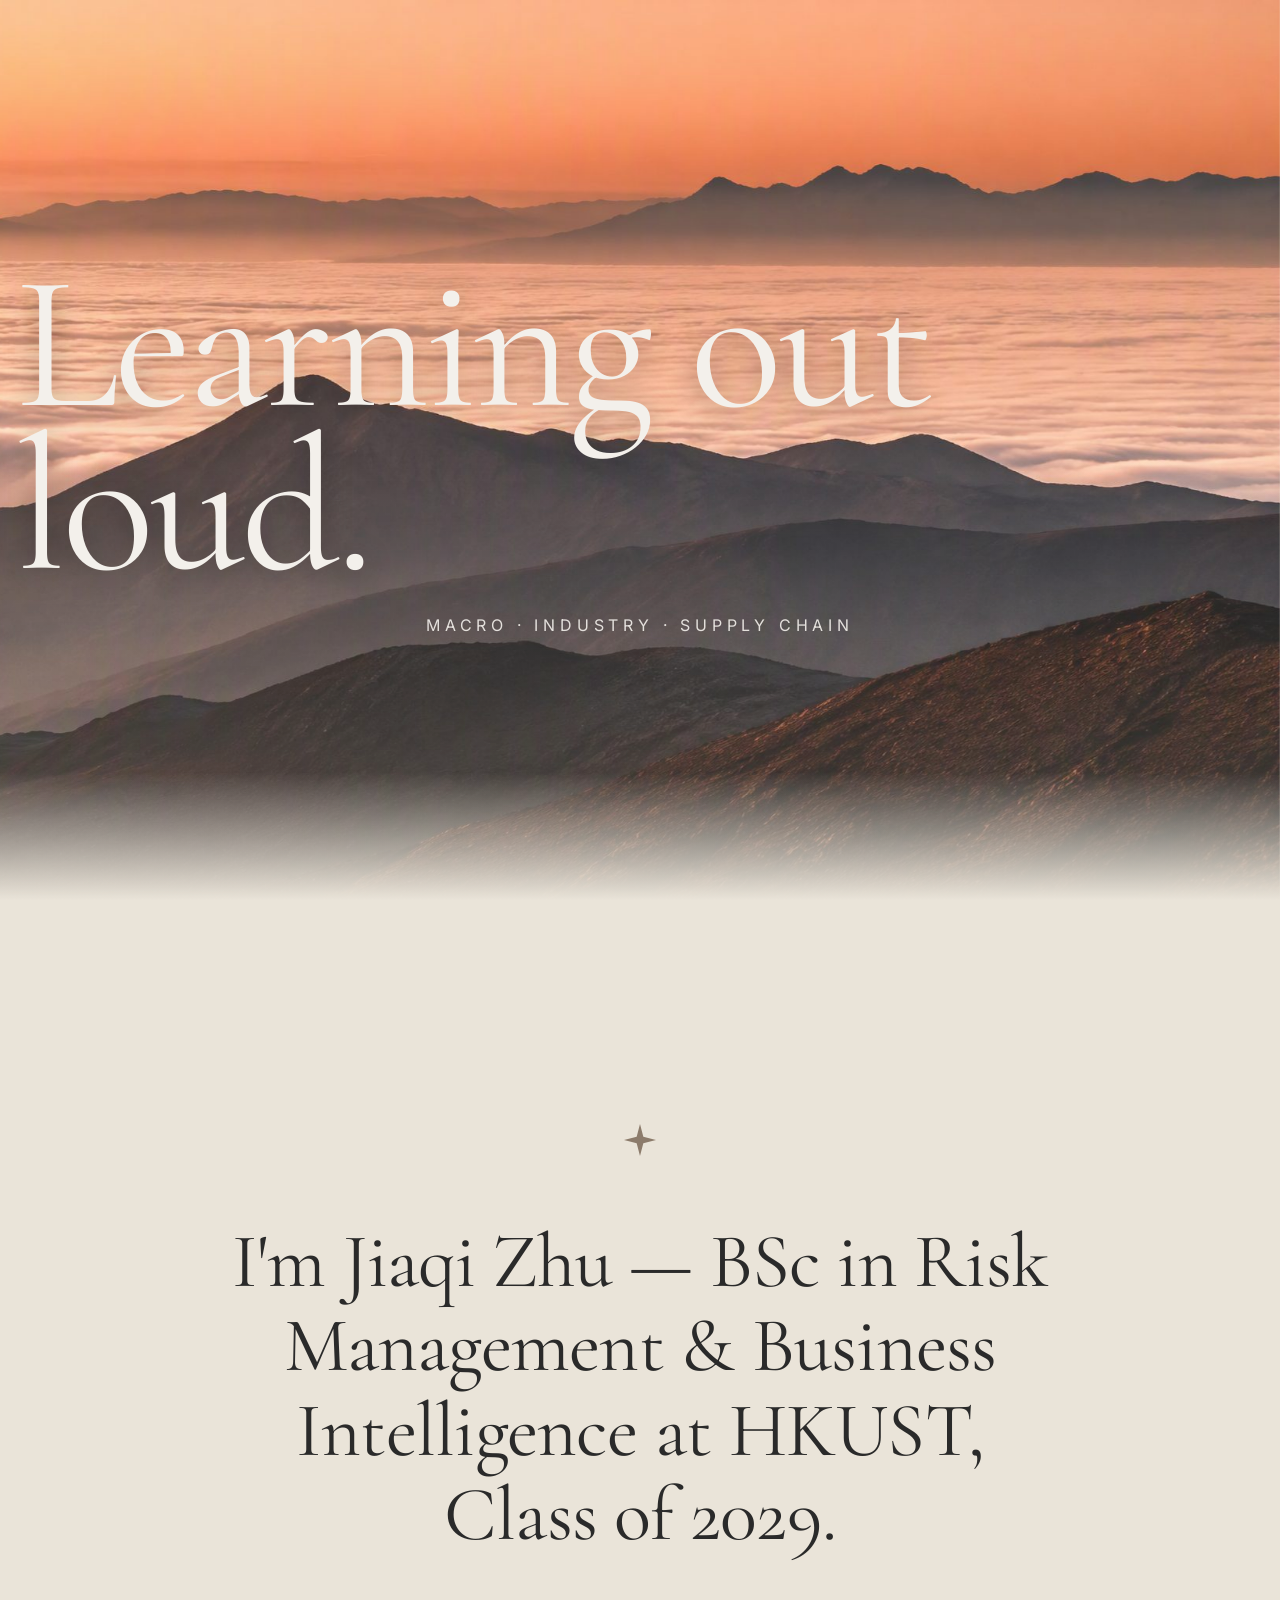
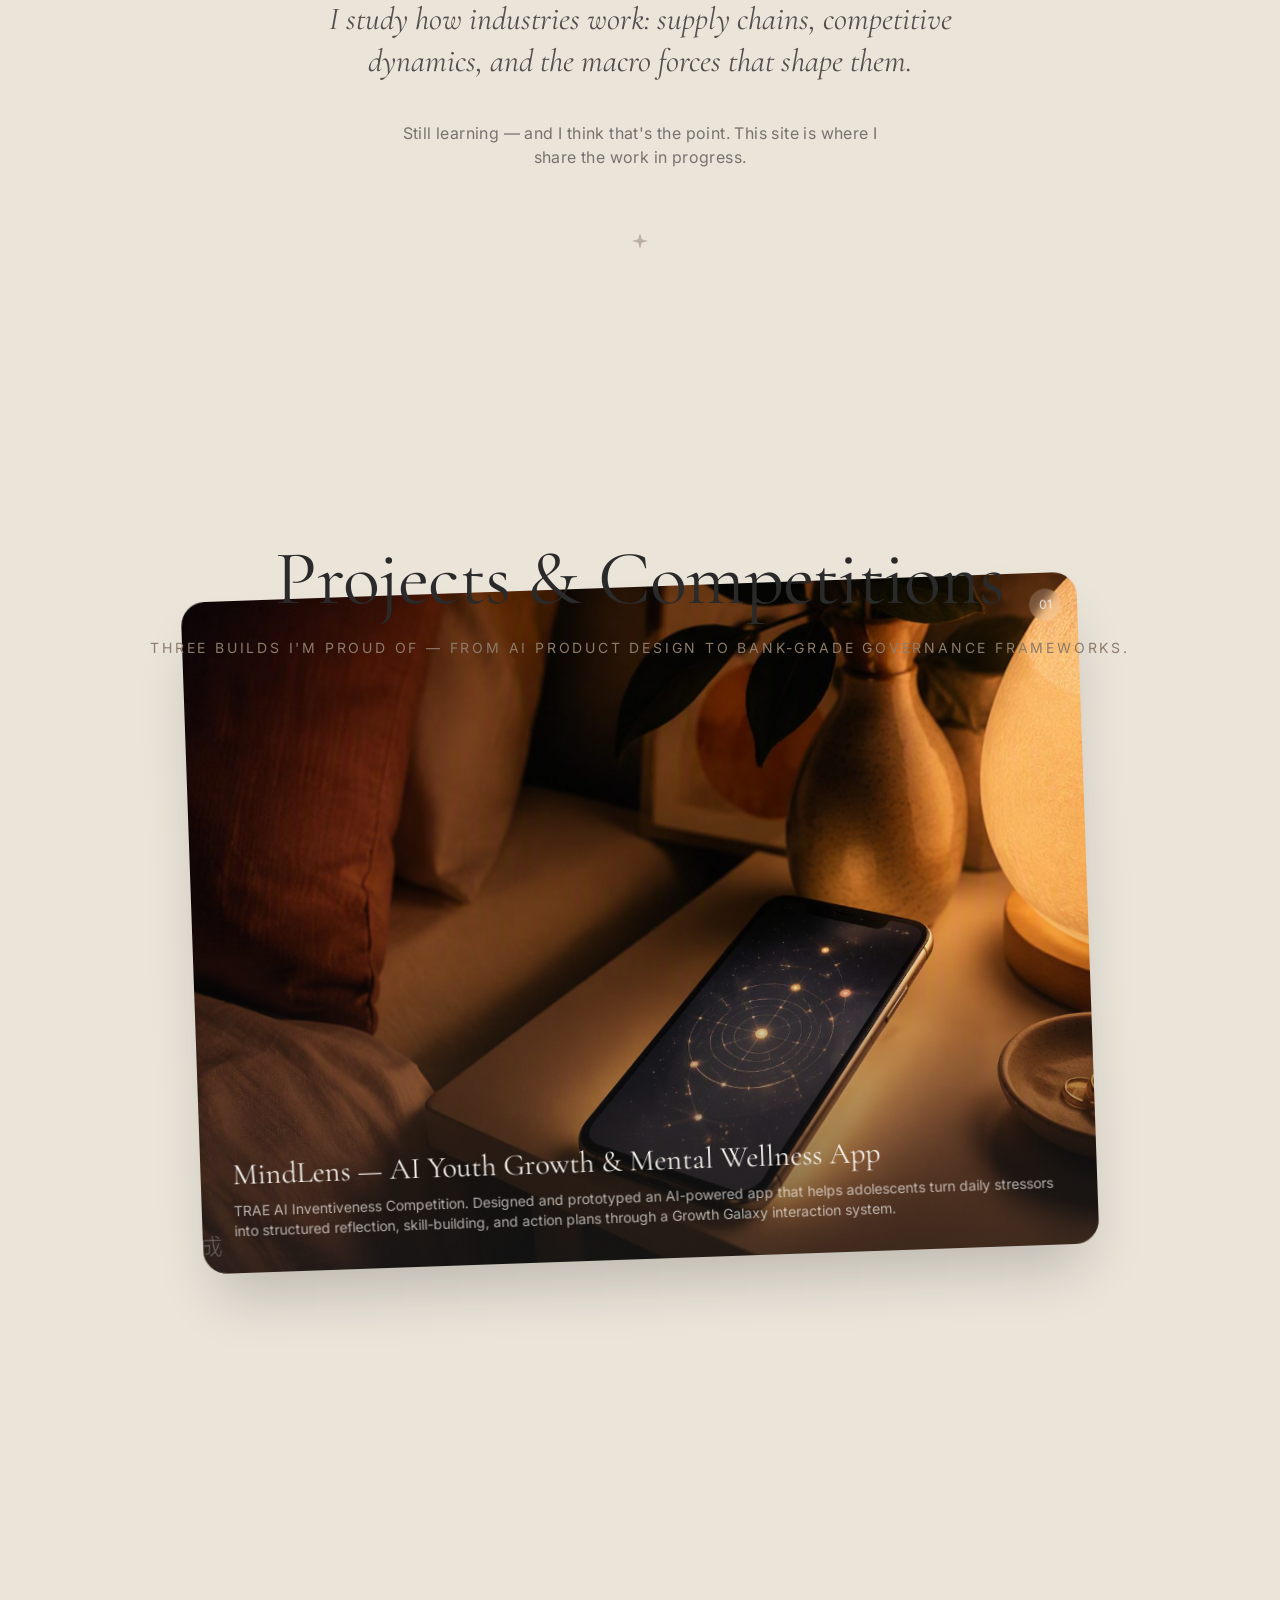
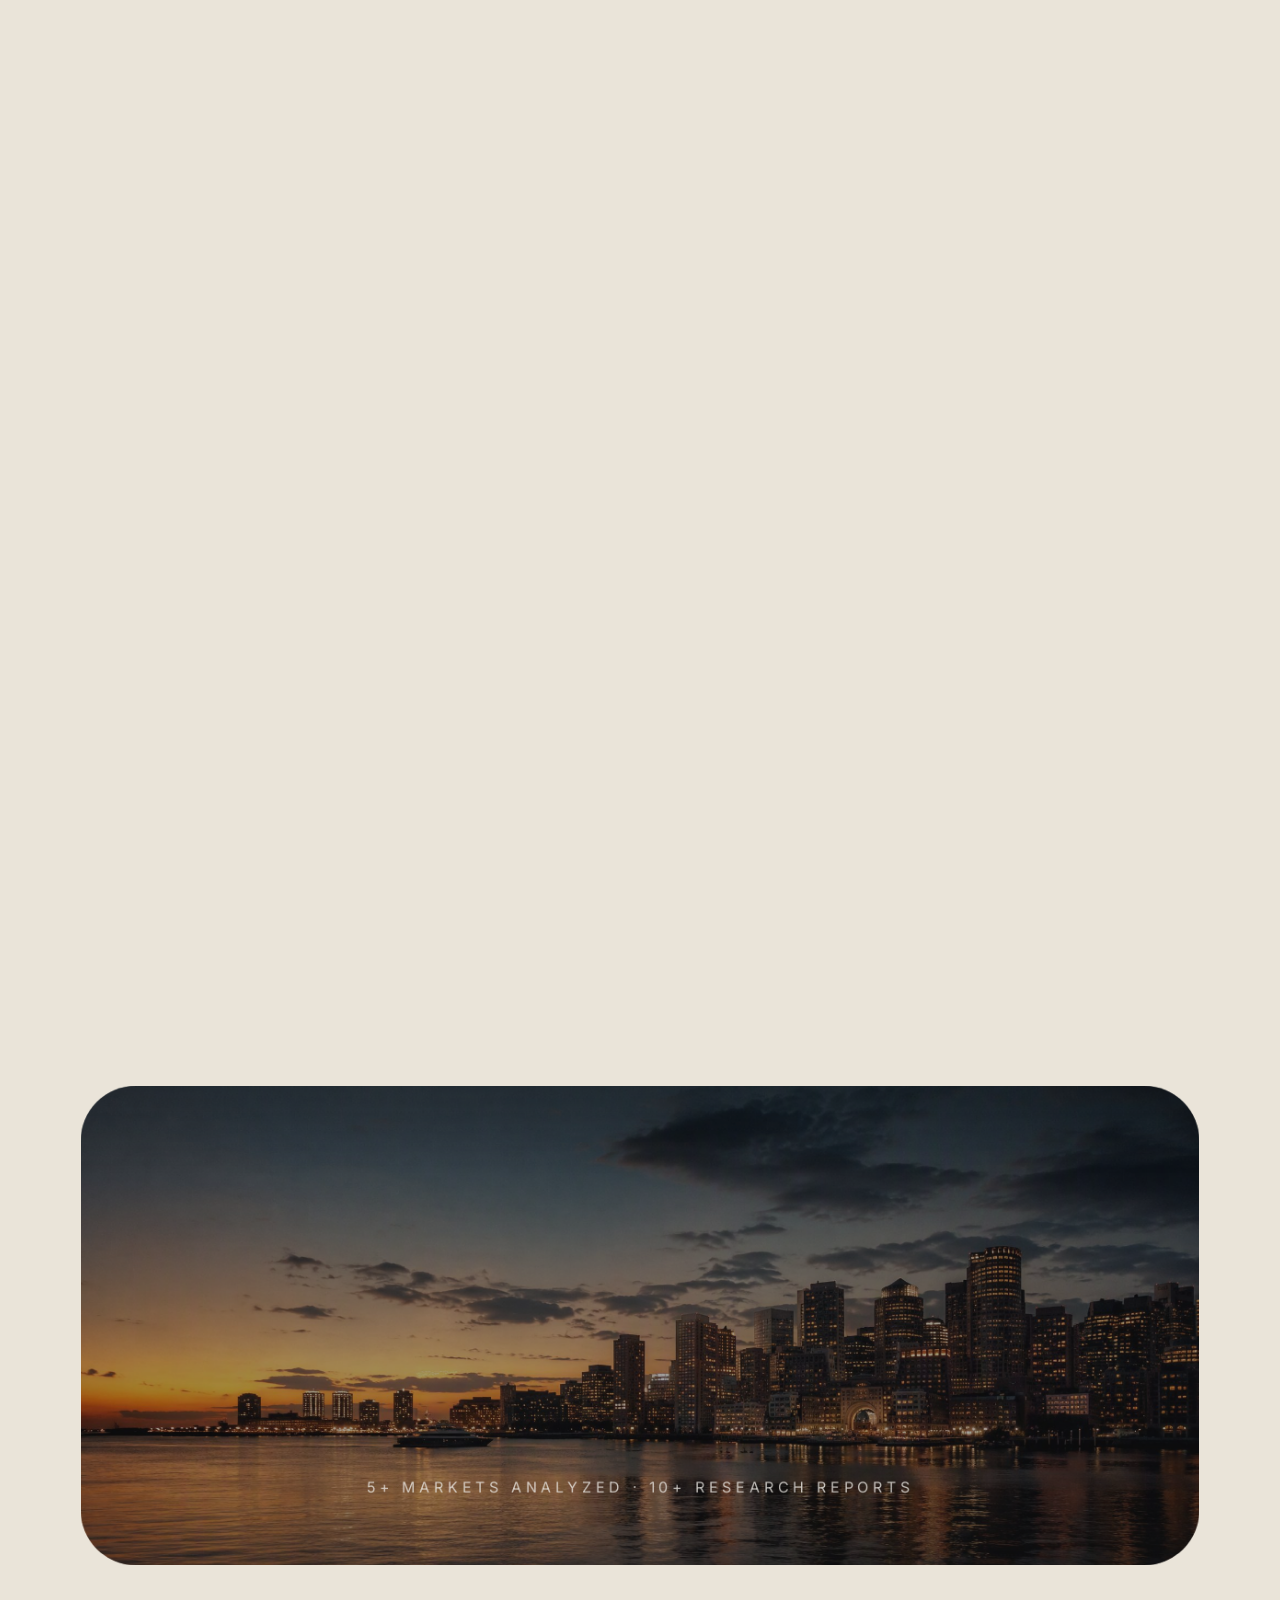
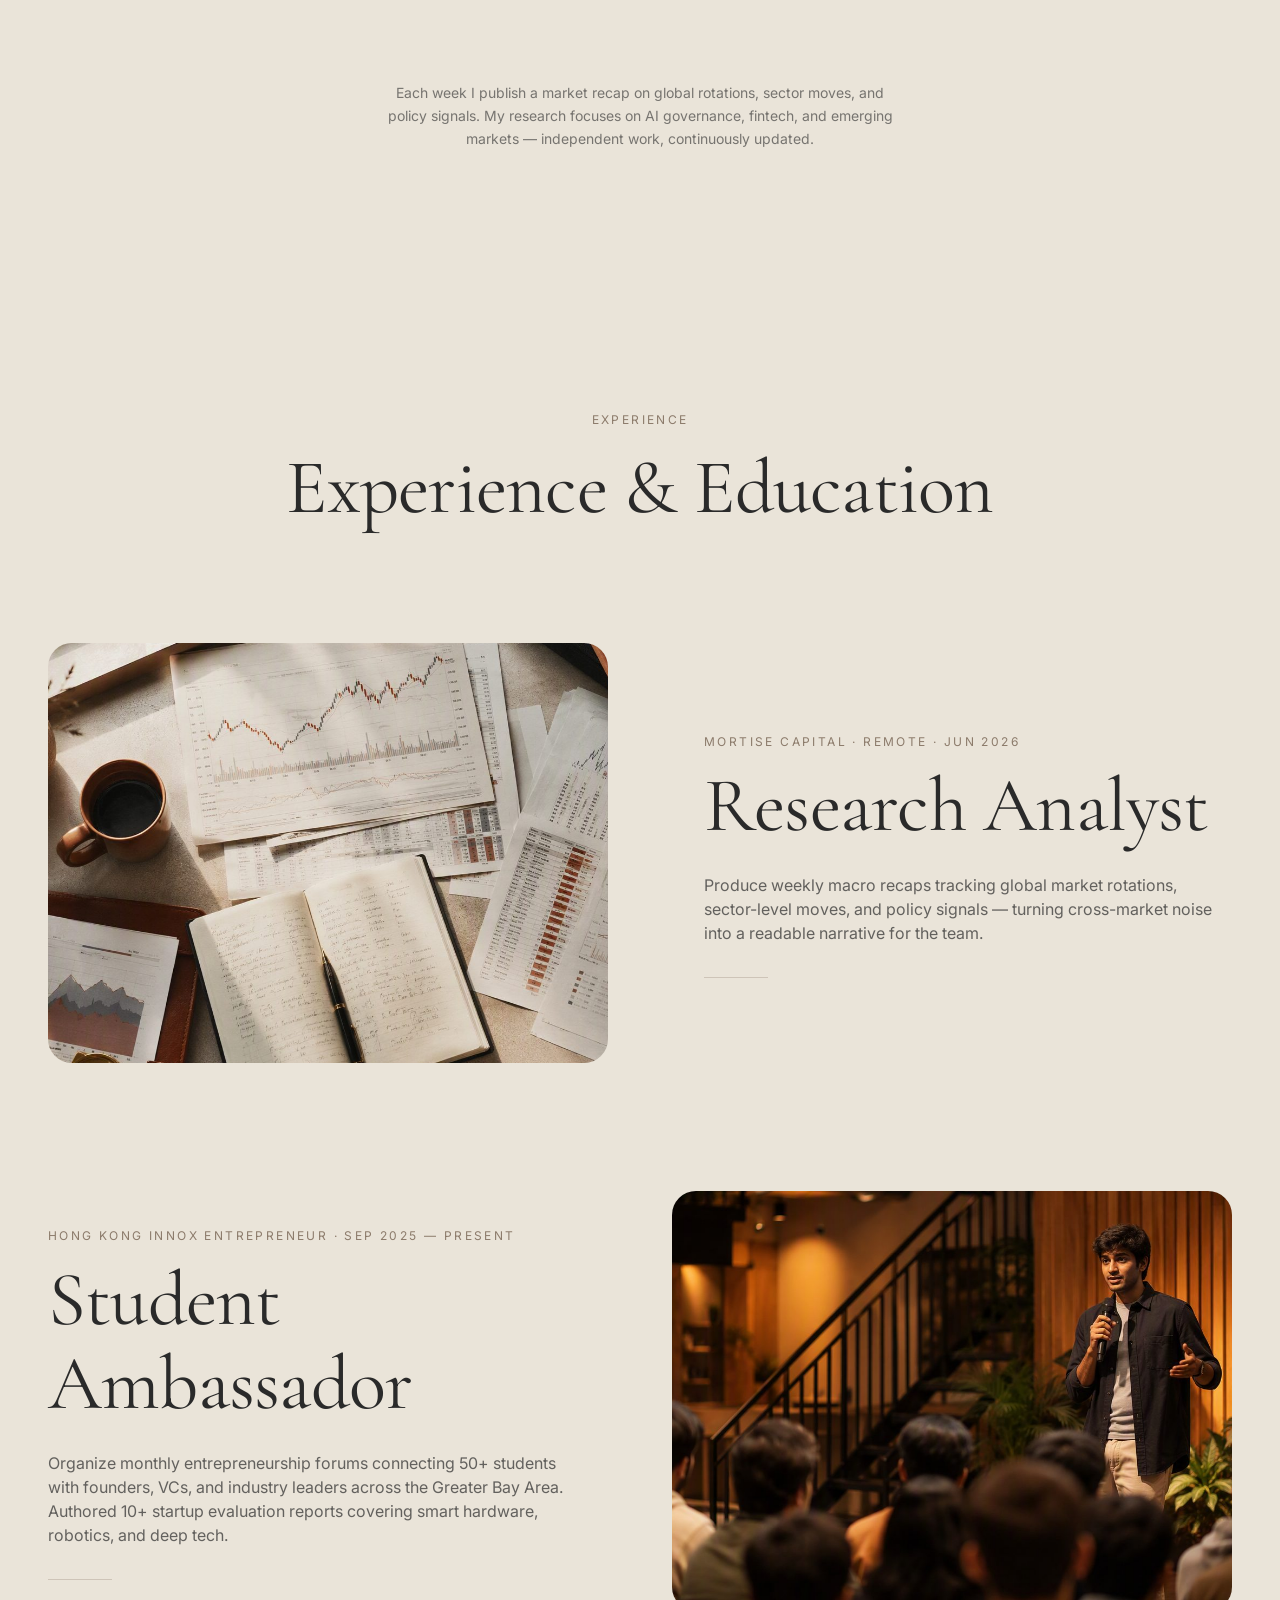
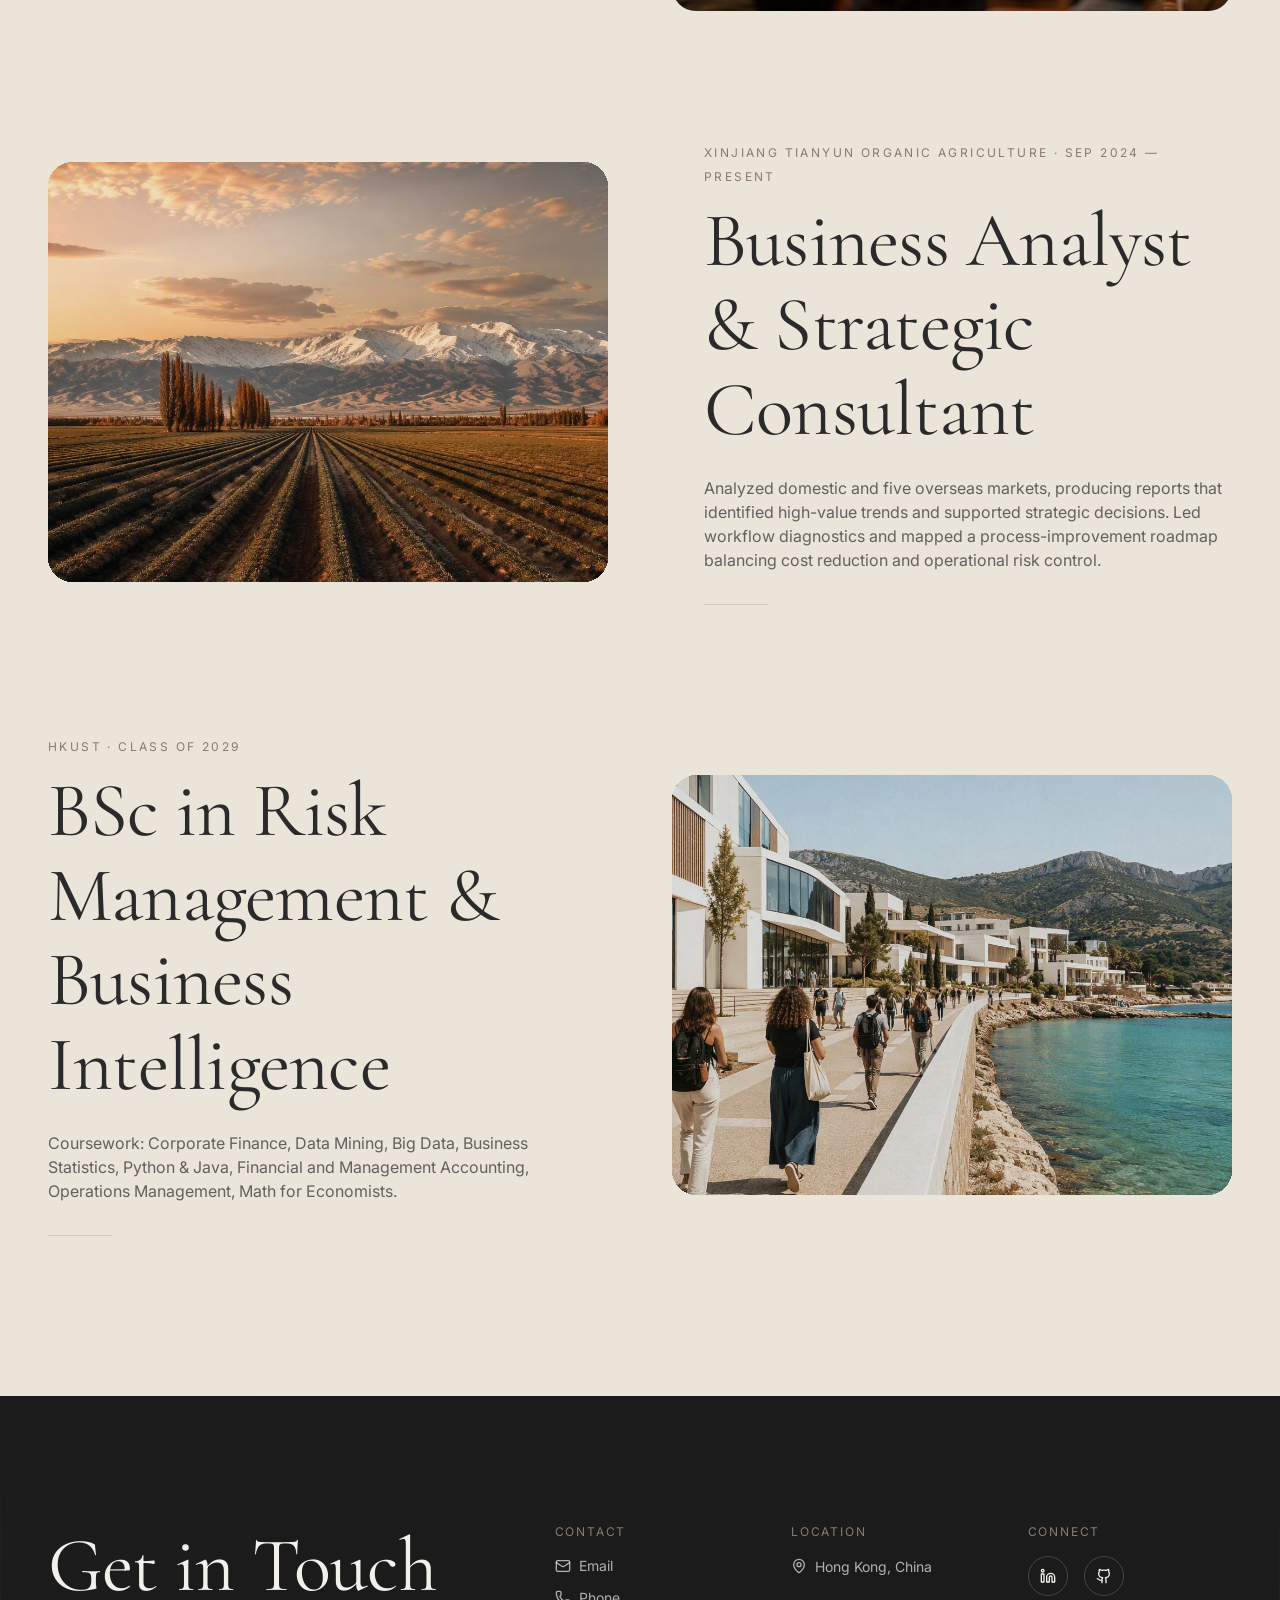
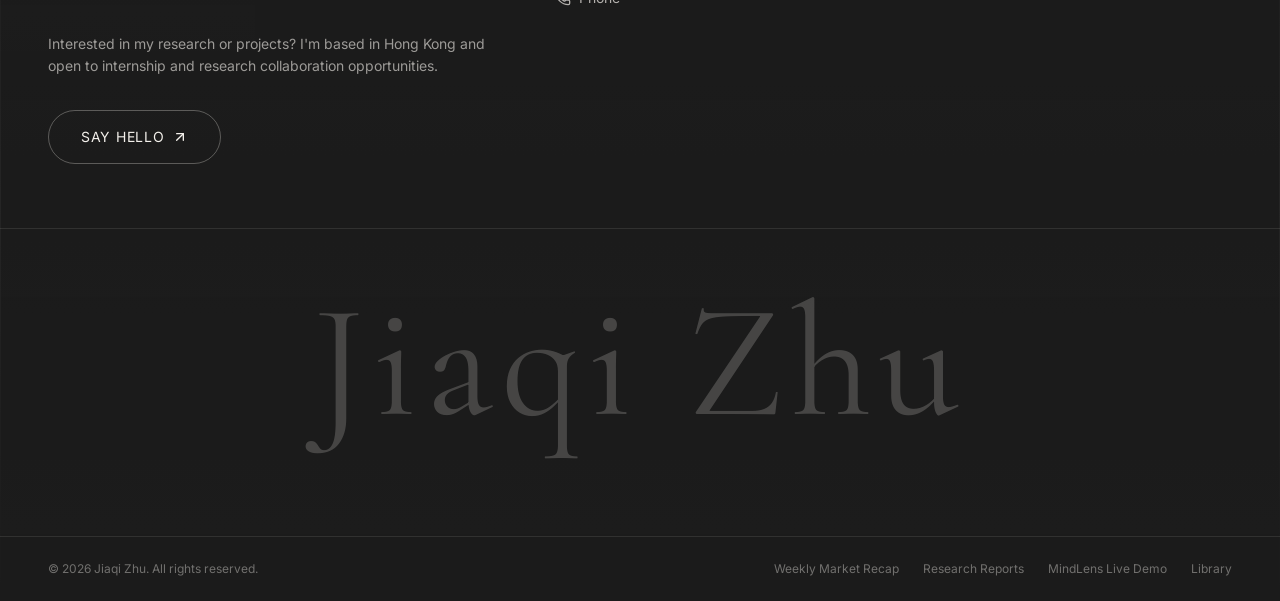
==== commit b880a35d: "Fix blank page: use HashRouter for GitHub Pages subpath" ====
--- a/index.html
+++ b/index.html
@@ -4,7 +4,7 @@
     <meta charset="UTF-8" />
     <meta name="viewport" content="width=device-width, initial-scale=1.0" />
     <title>Jiaqi Zhu — Personal Site</title>
-    <script type="module" crossorigin src="./app/index-CeSTbBma.js"></script>
+    <script type="module" crossorigin src="./app/index-D3sGTseD.js"></script>
     <link rel="stylesheet" crossorigin href="./app/index-By-RZLSl.css">
   </head>
   <body>
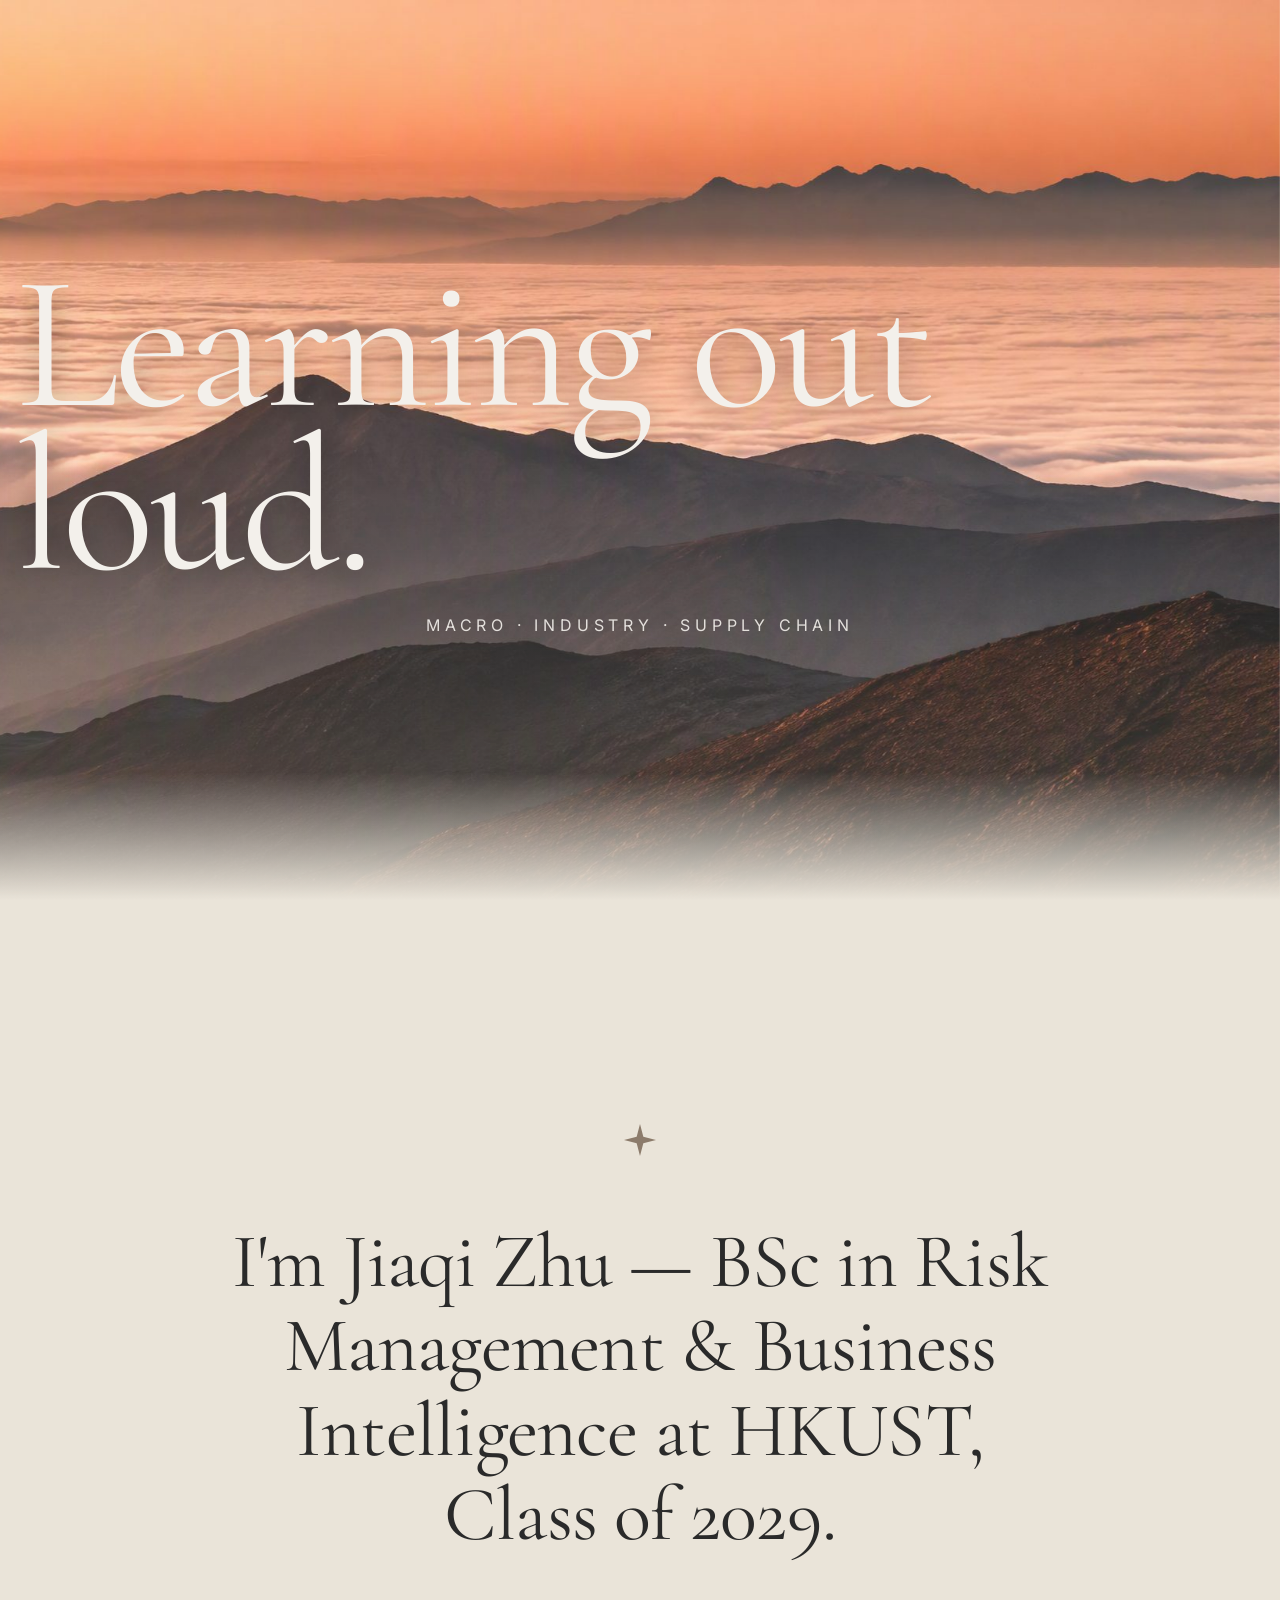
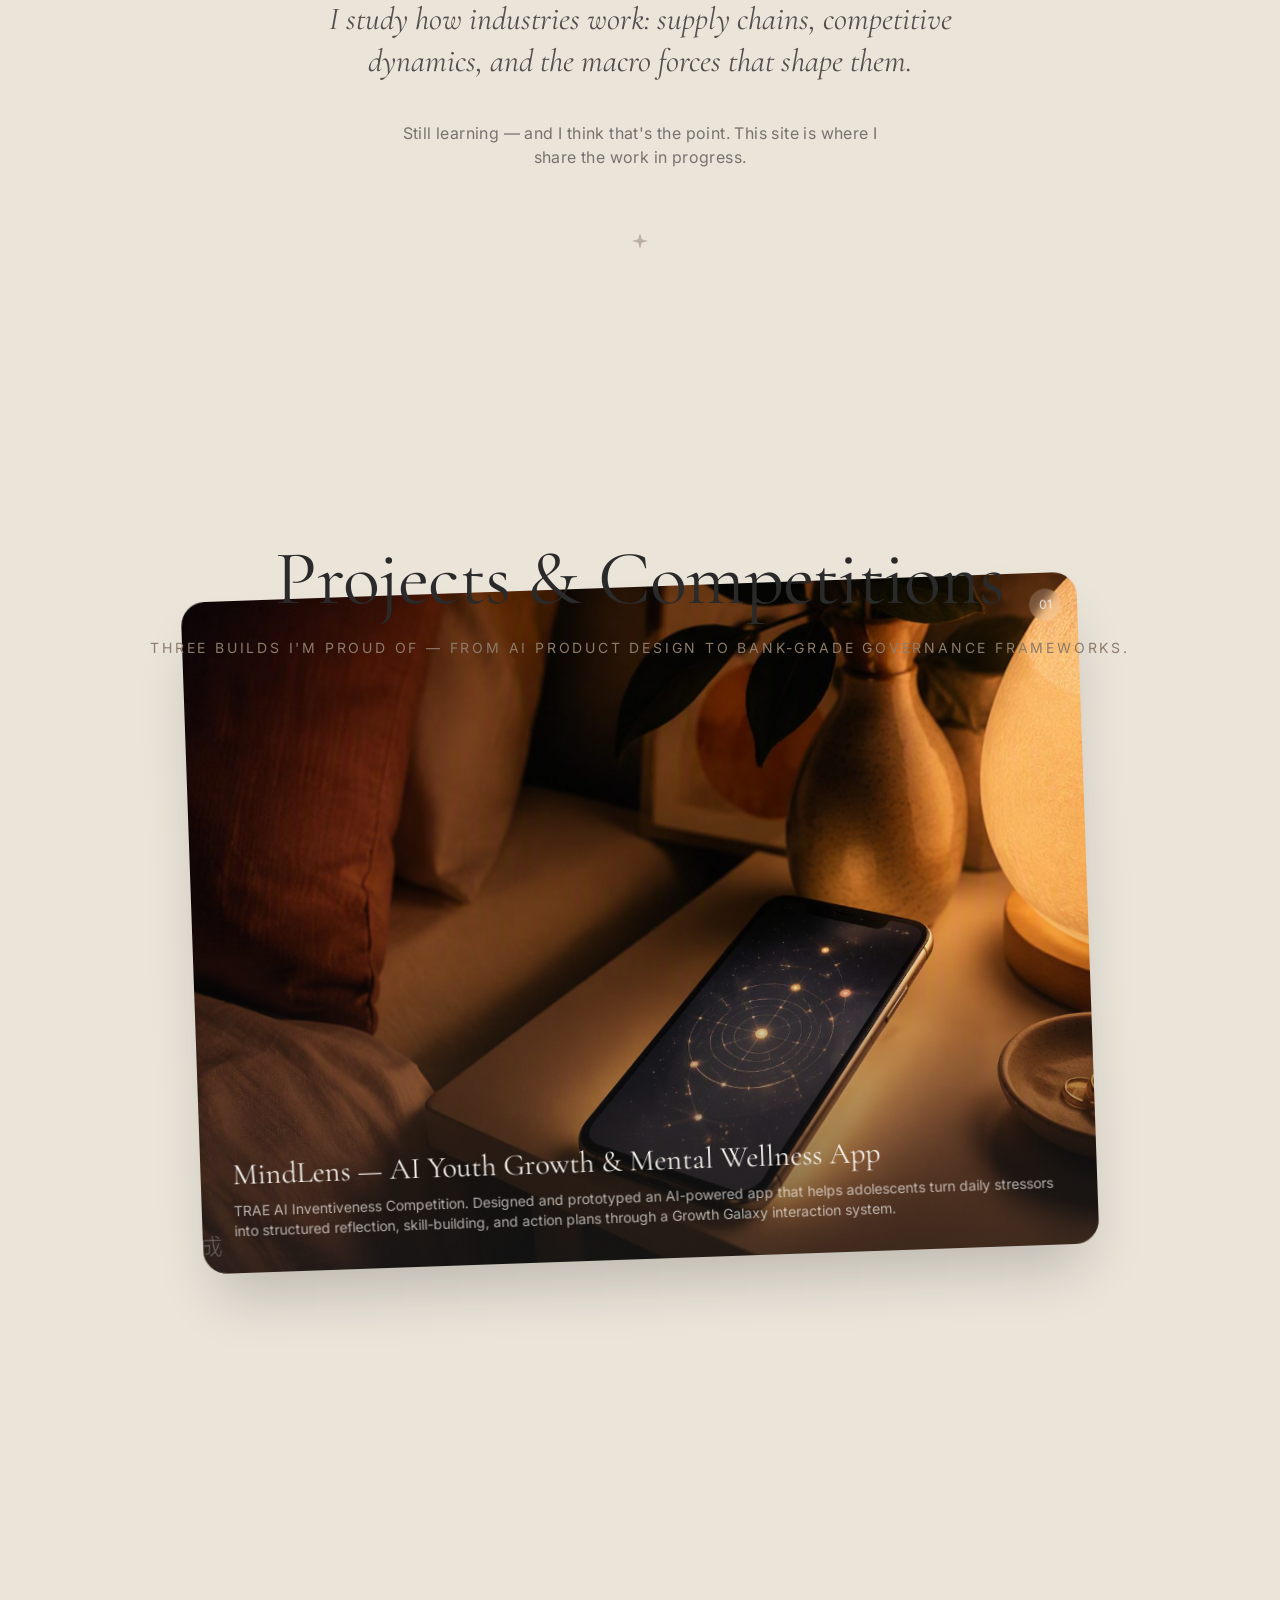
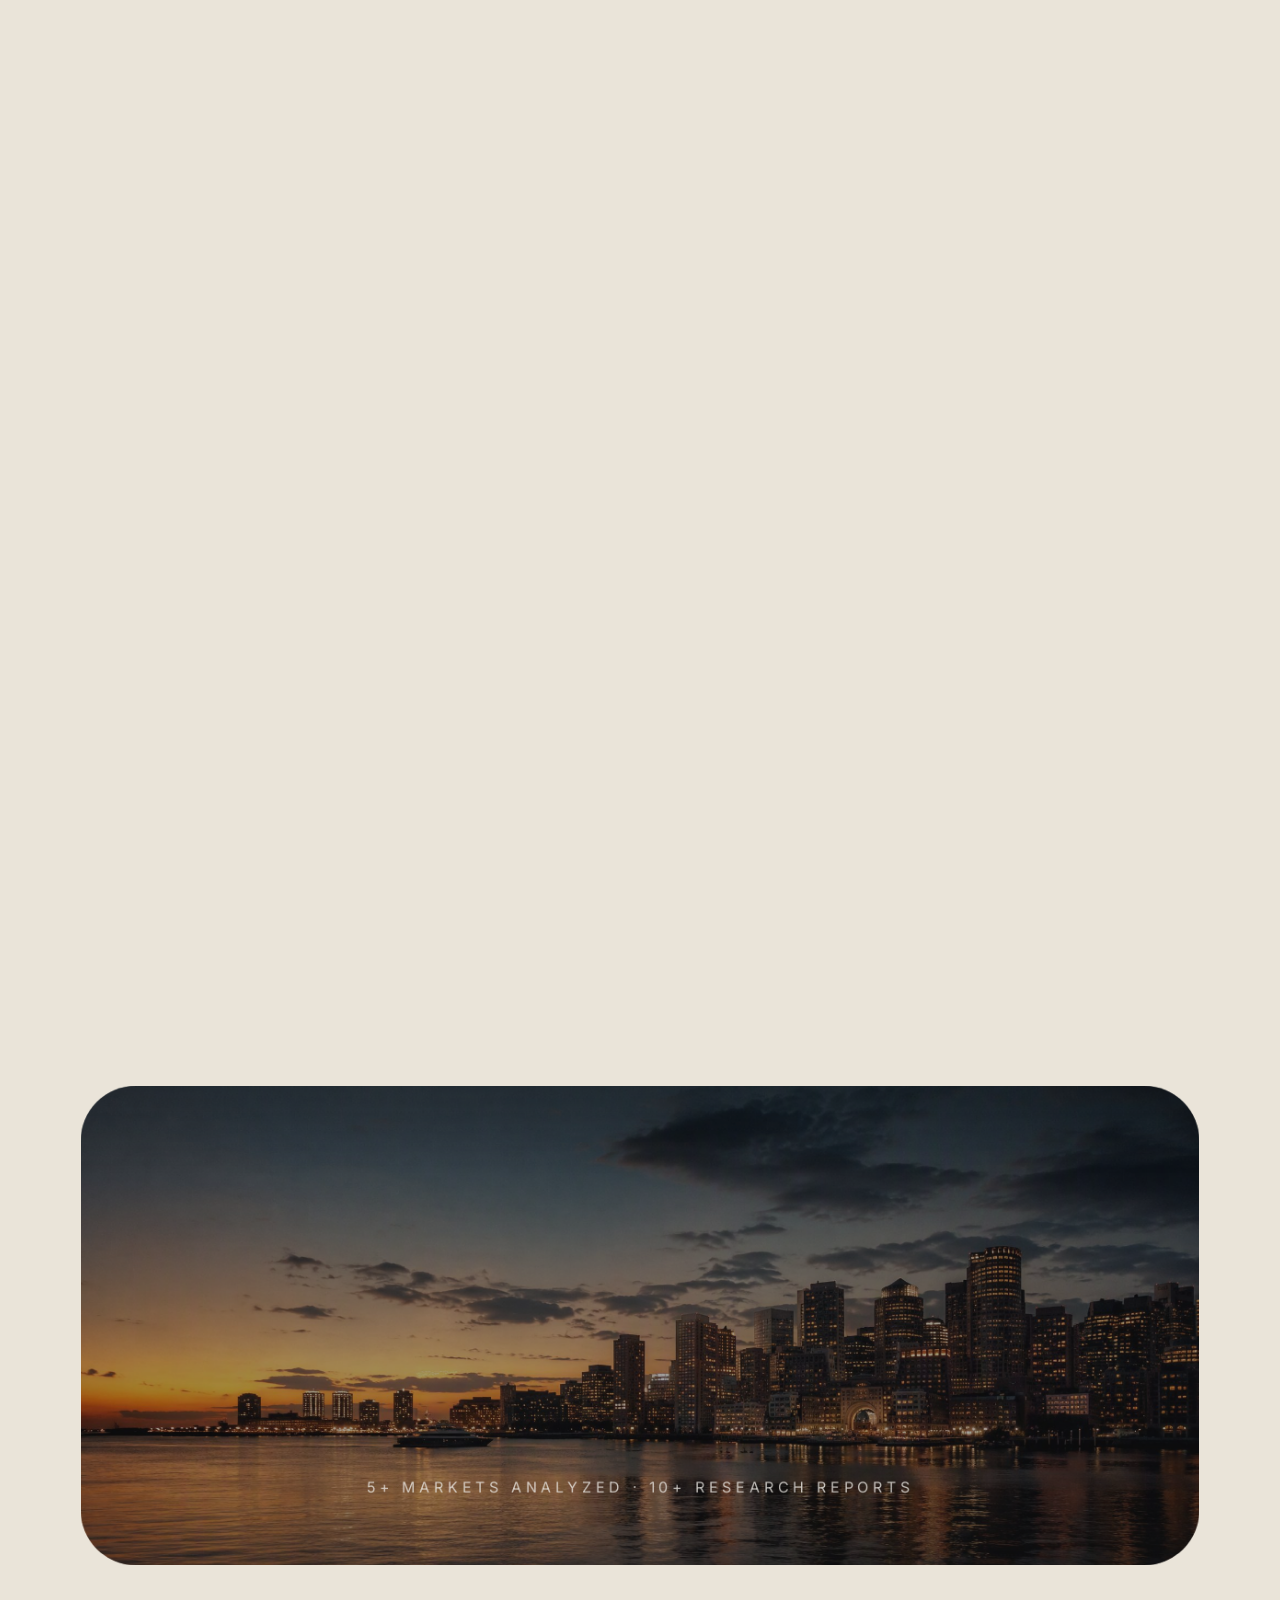
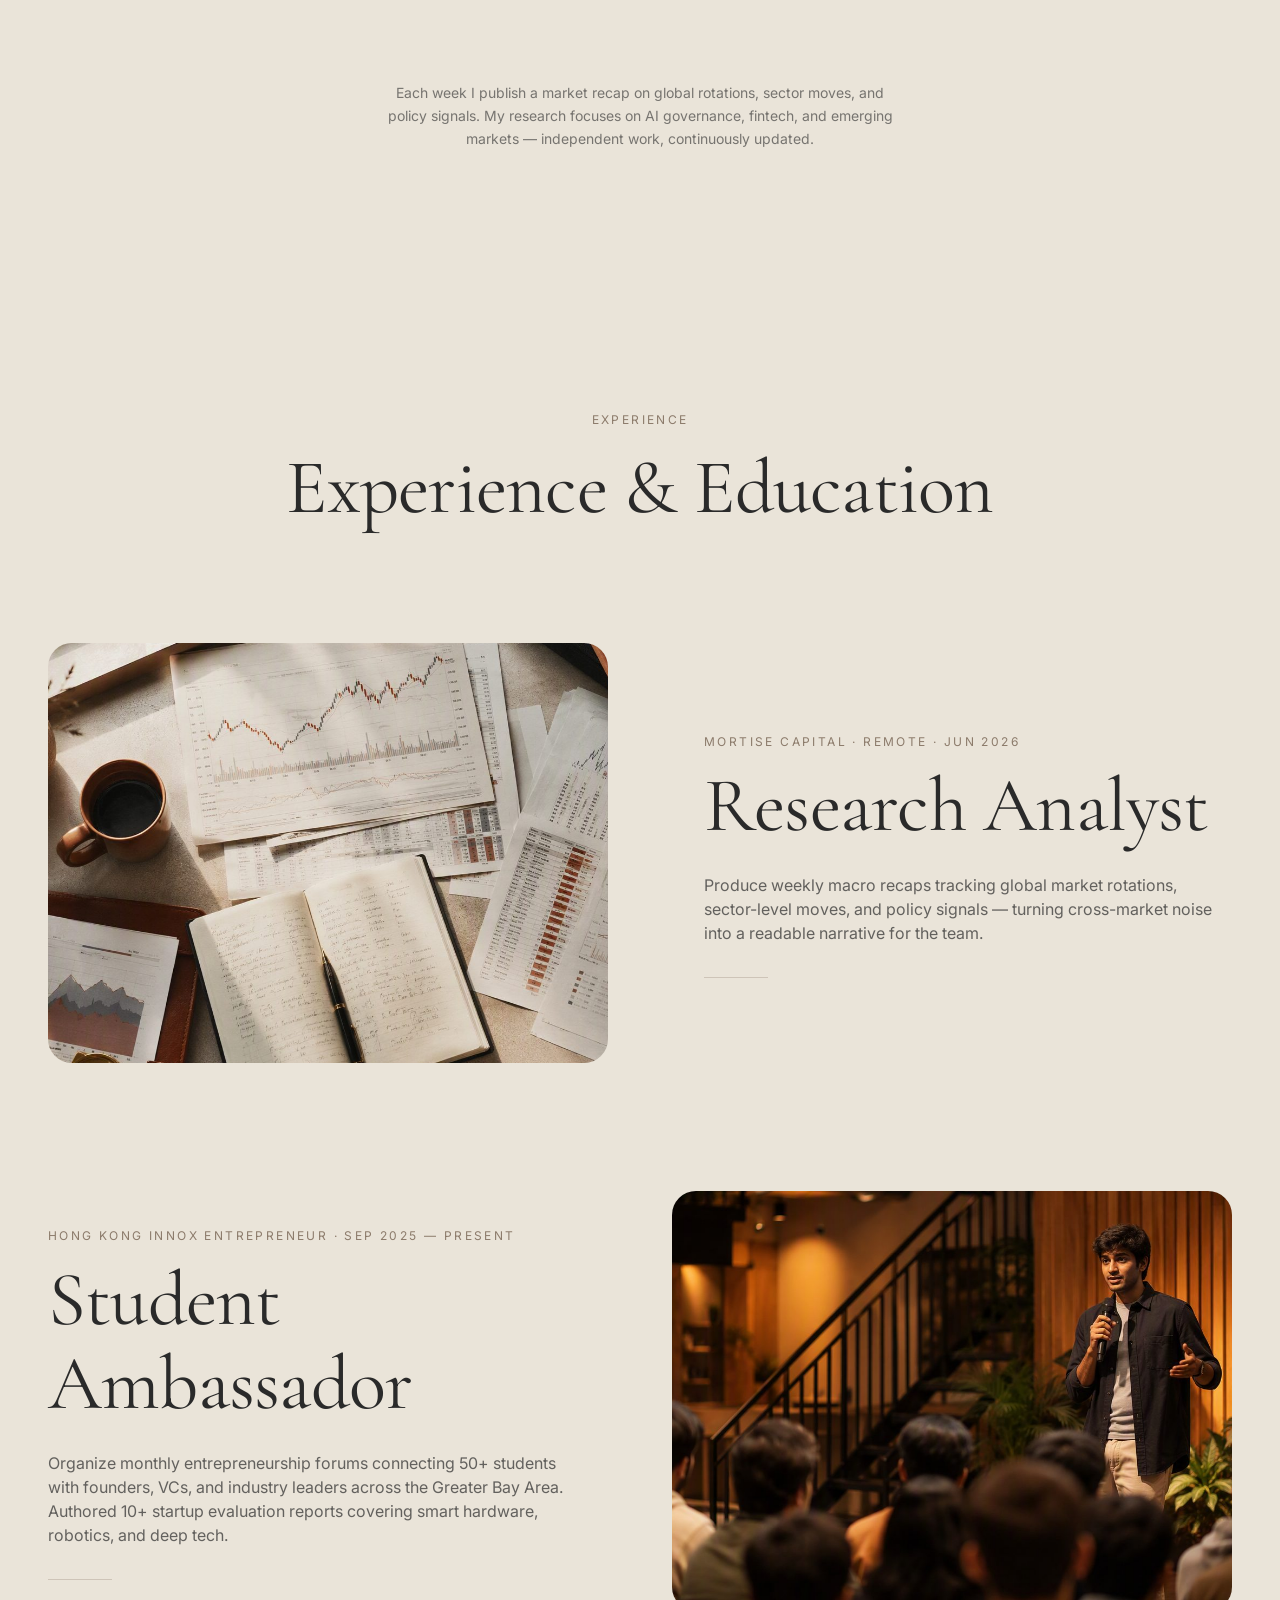
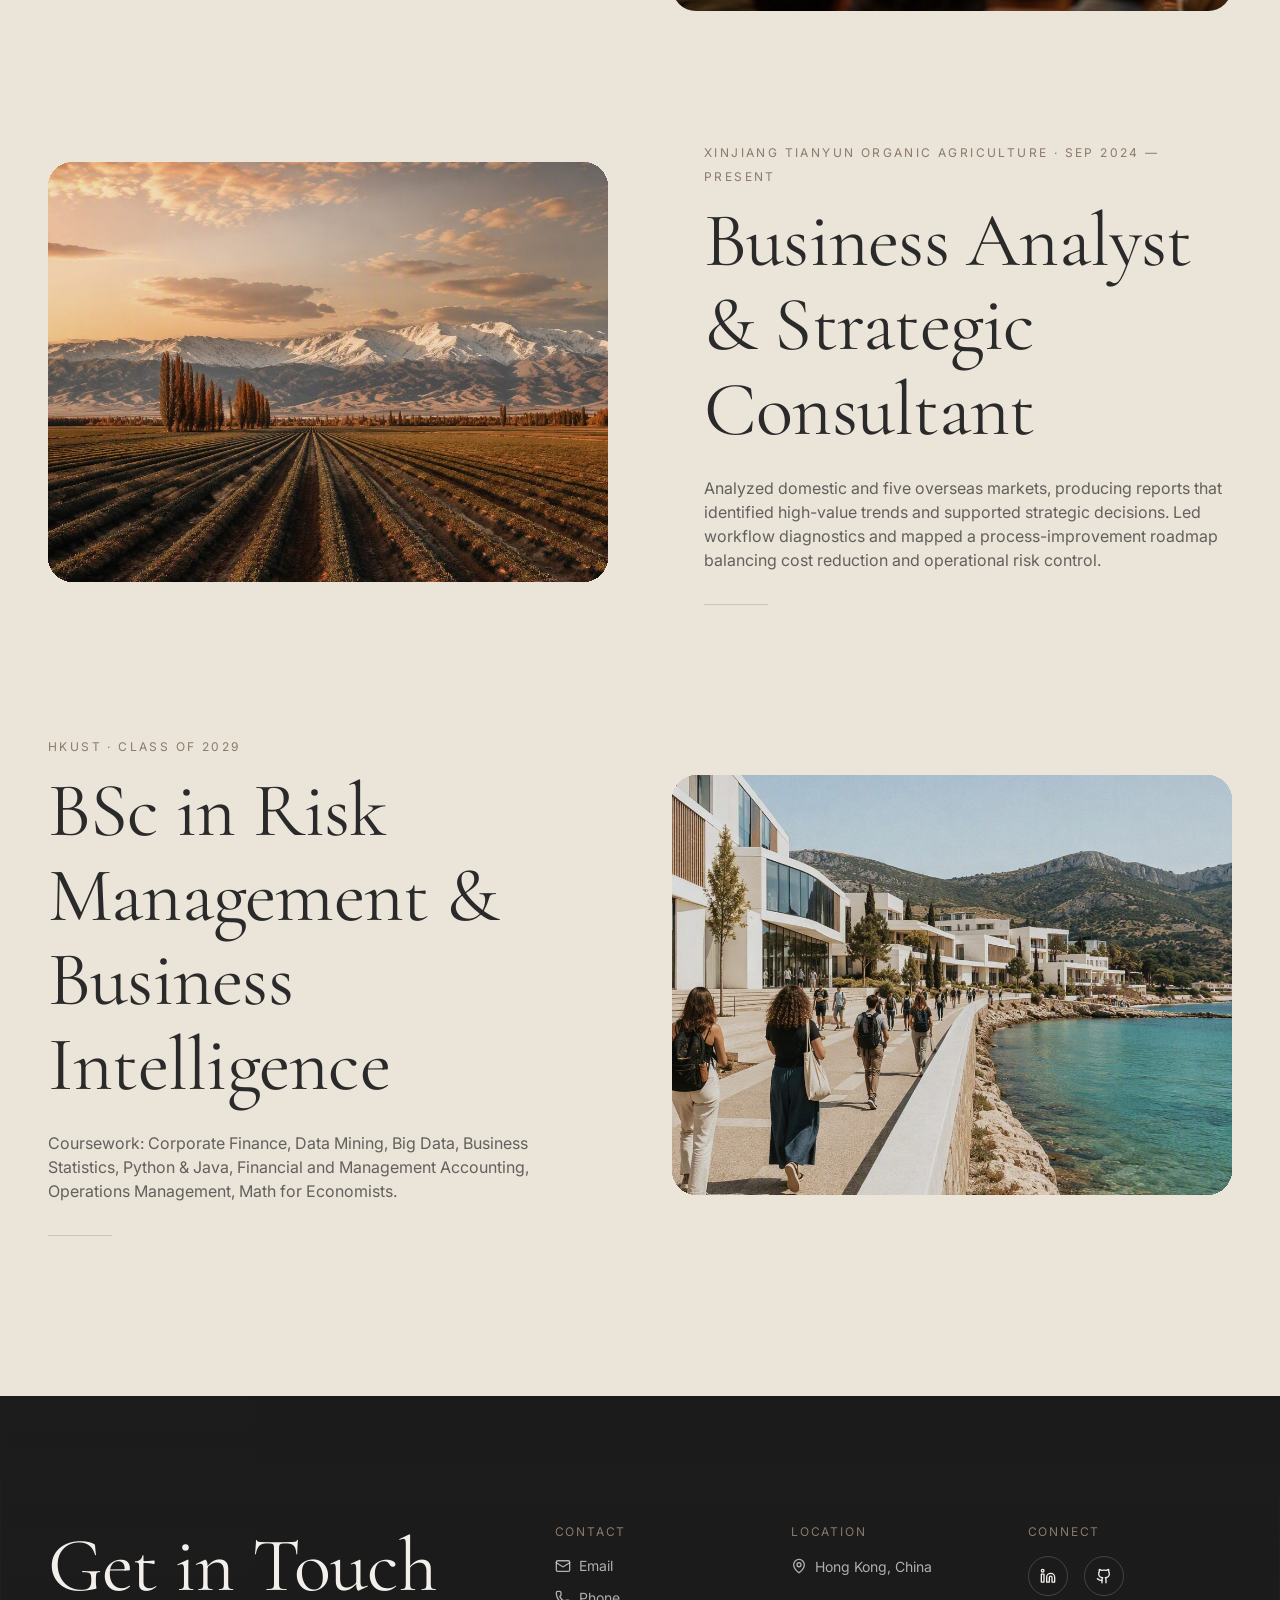
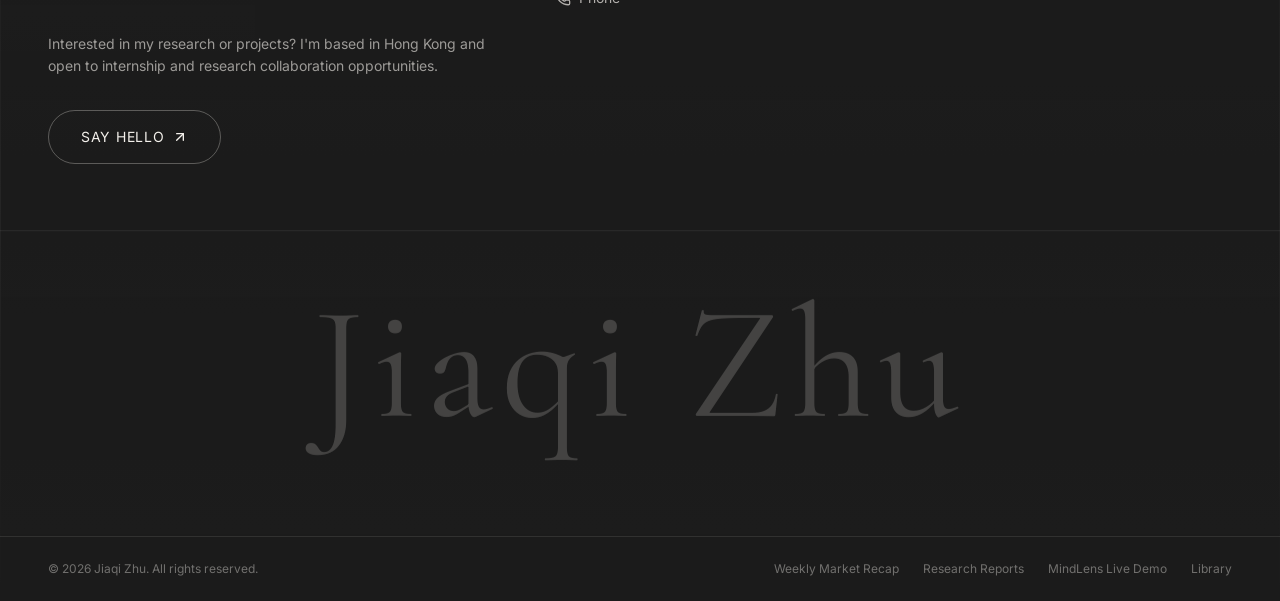
==== commit 858e113b: "Fix image paths: relative URLs for GitHub Pages subpath" ====
--- a/index.html
+++ b/index.html
@@ -4,7 +4,7 @@
     <meta charset="UTF-8" />
     <meta name="viewport" content="width=device-width, initial-scale=1.0" />
     <title>Jiaqi Zhu — Personal Site</title>
-    <script type="module" crossorigin src="./app/index-D3sGTseD.js"></script>
+    <script type="module" crossorigin src="./app/index-Bv_Aqy-5.js"></script>
     <link rel="stylesheet" crossorigin href="./app/index-By-RZLSl.css">
   </head>
   <body>
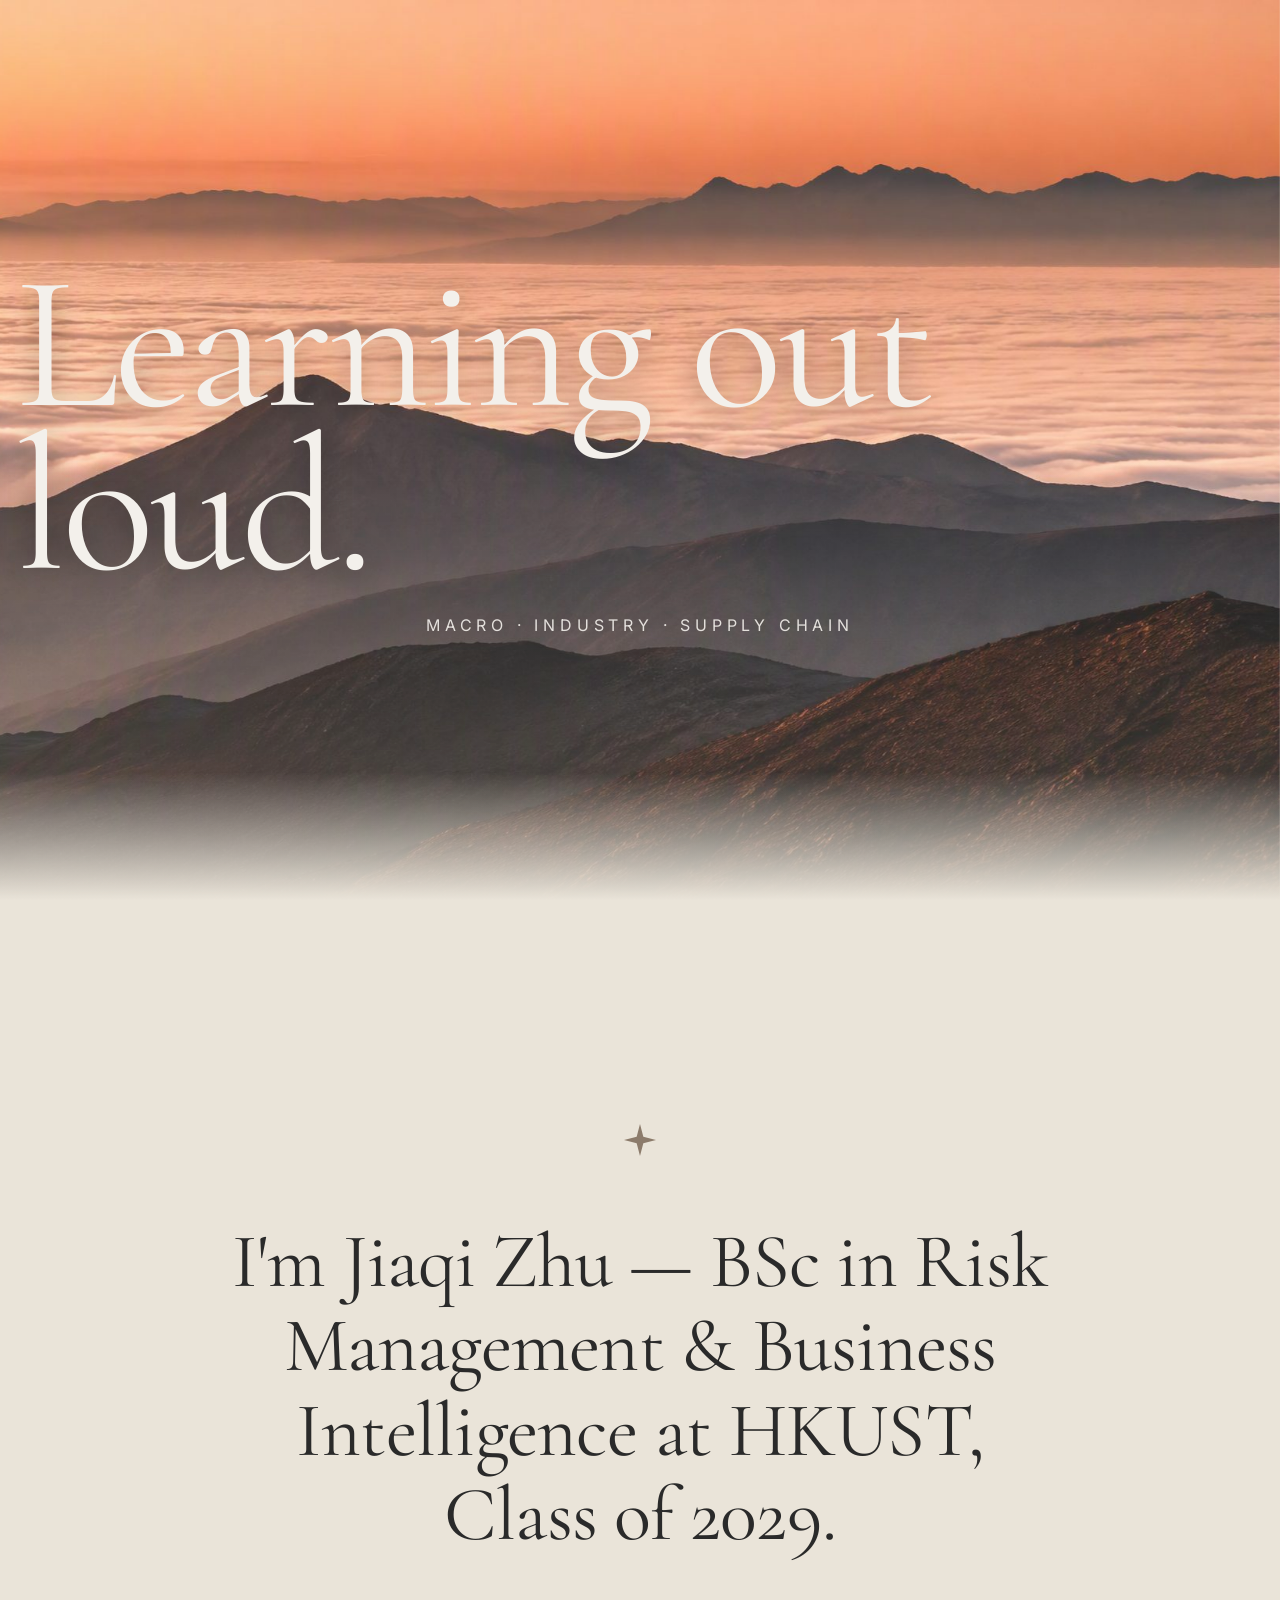
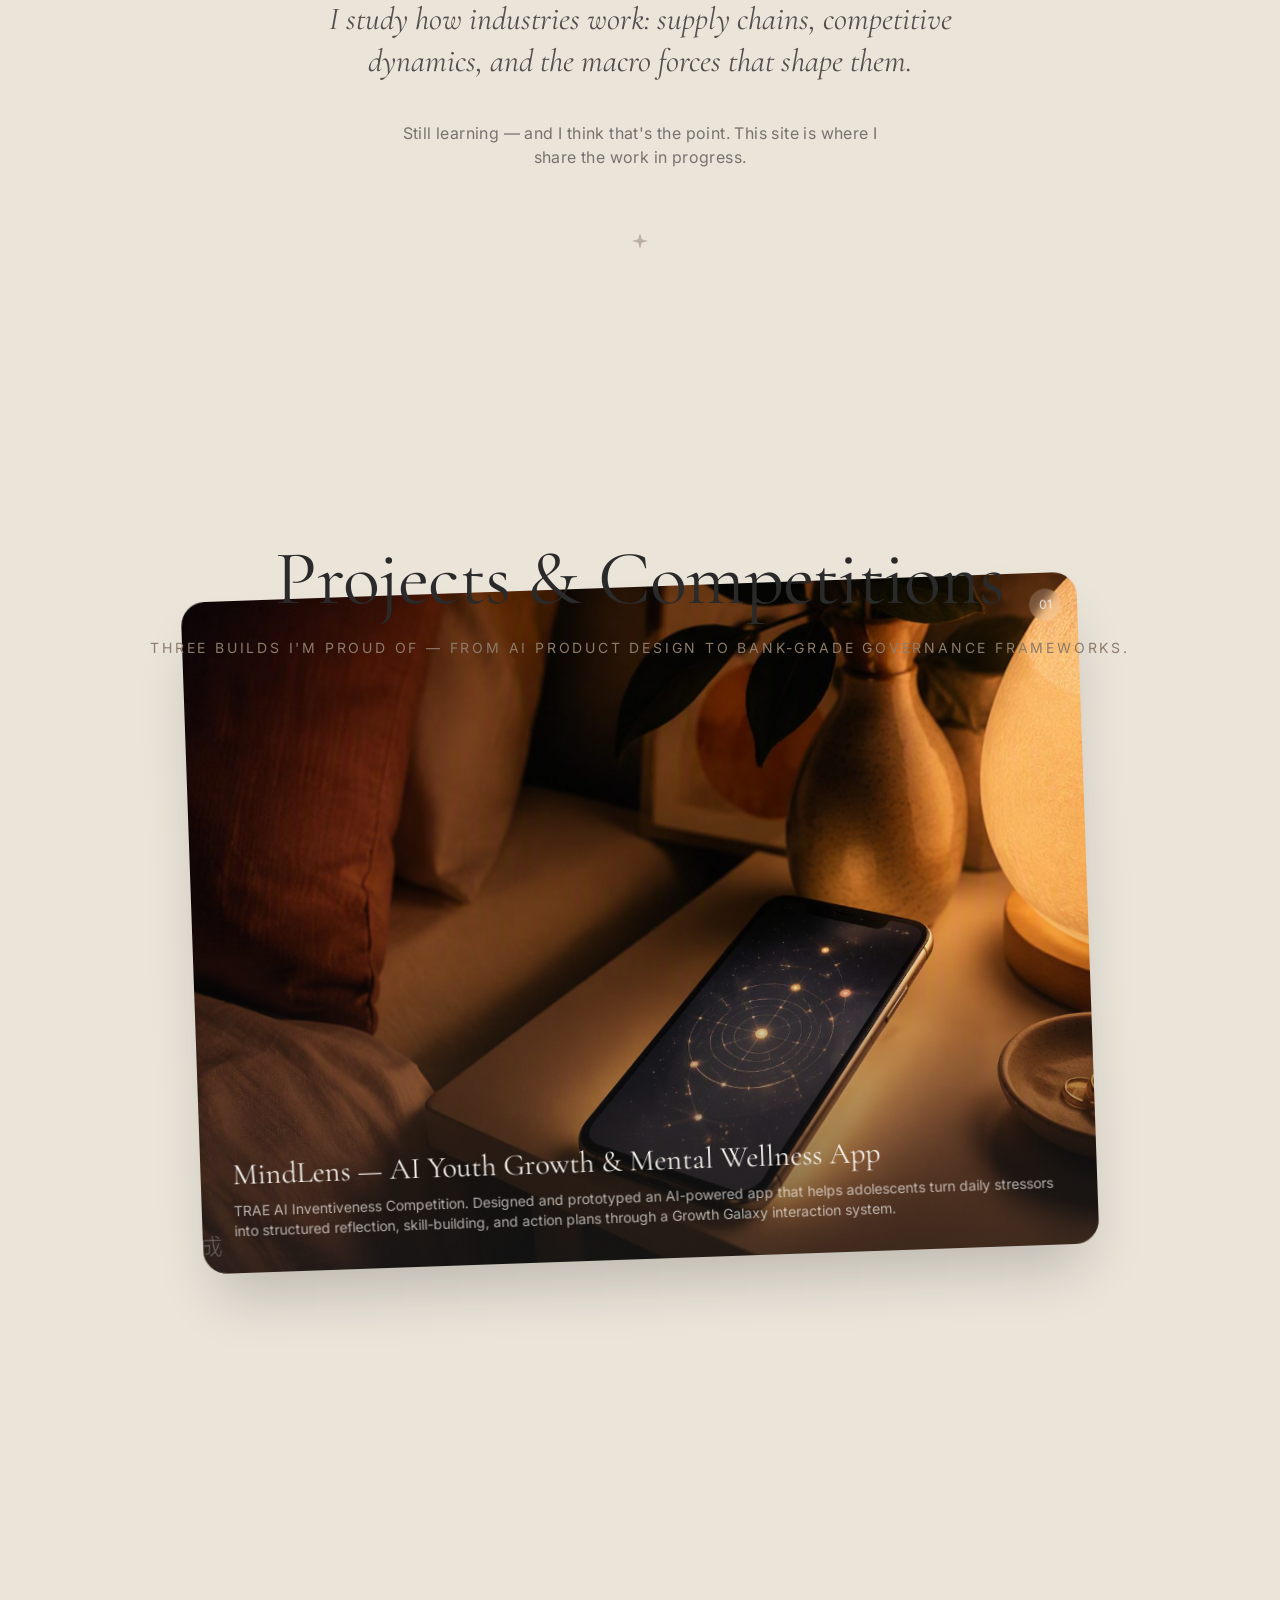
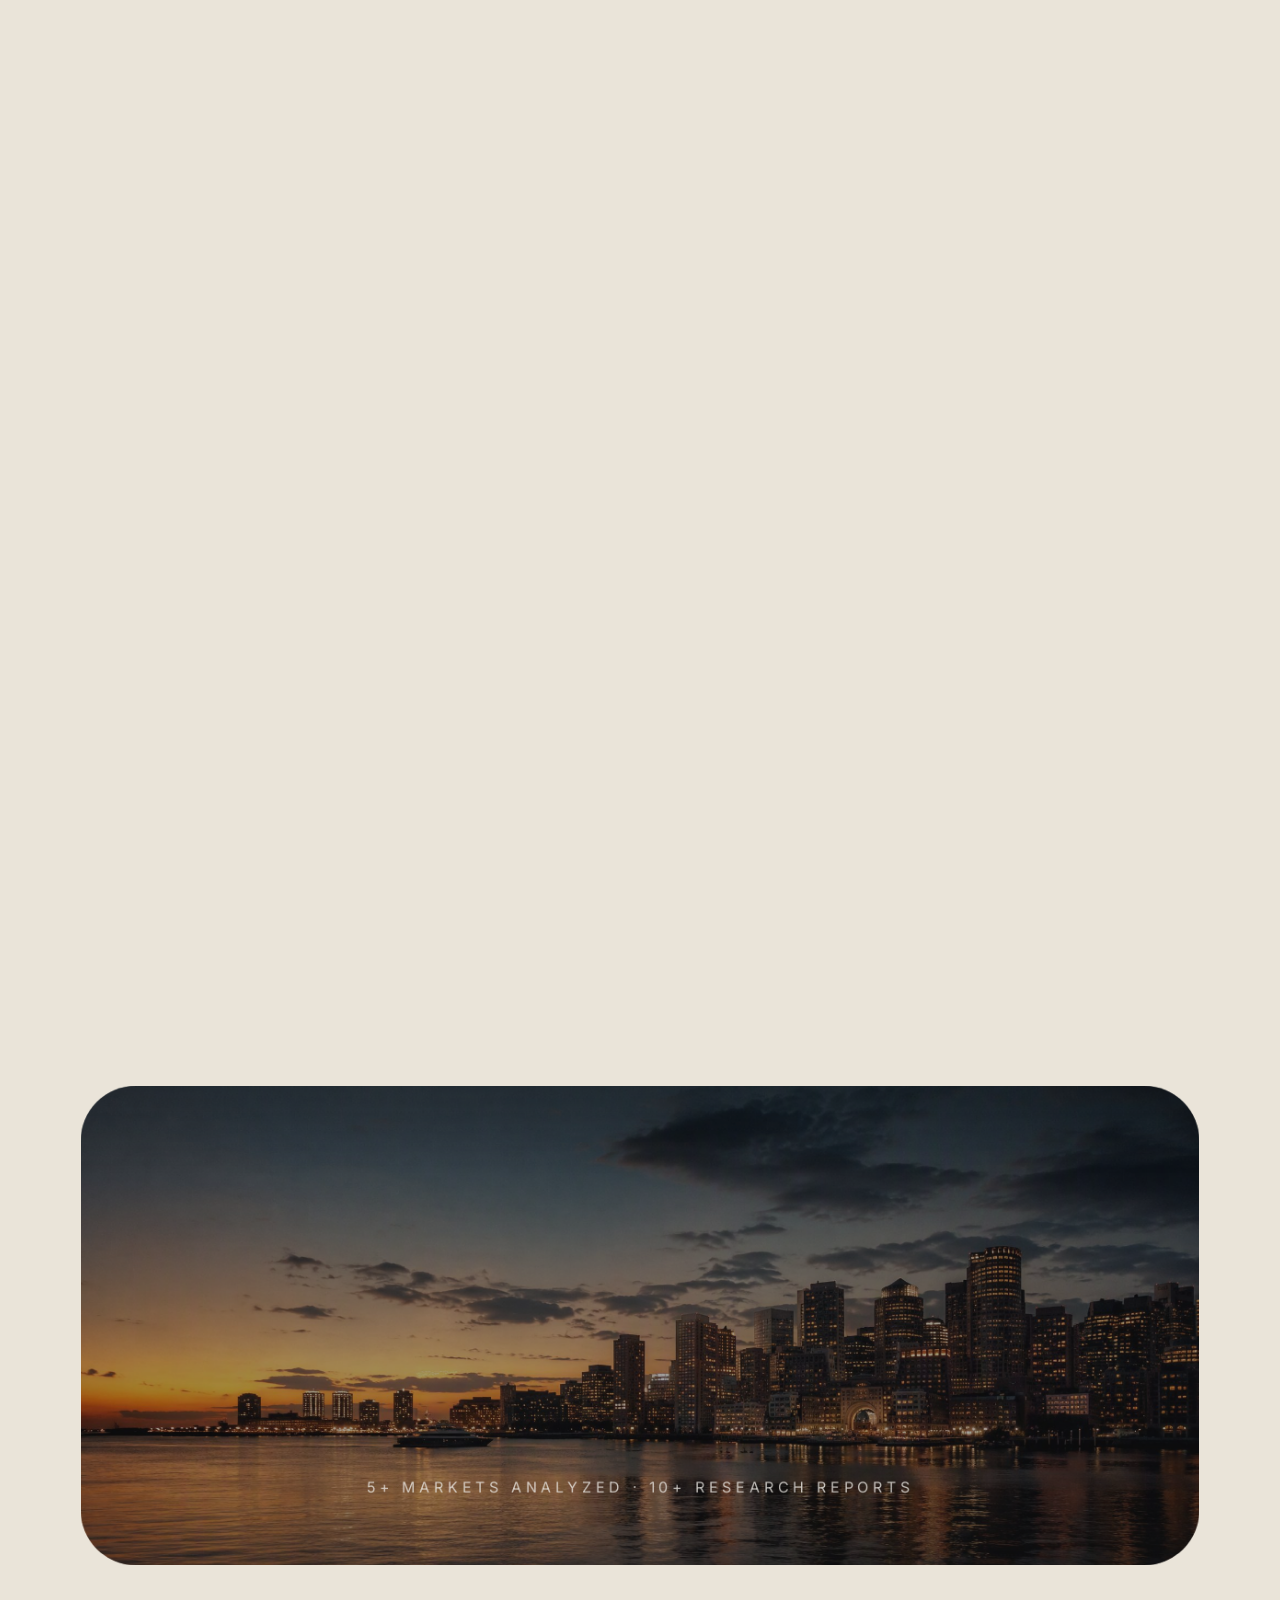
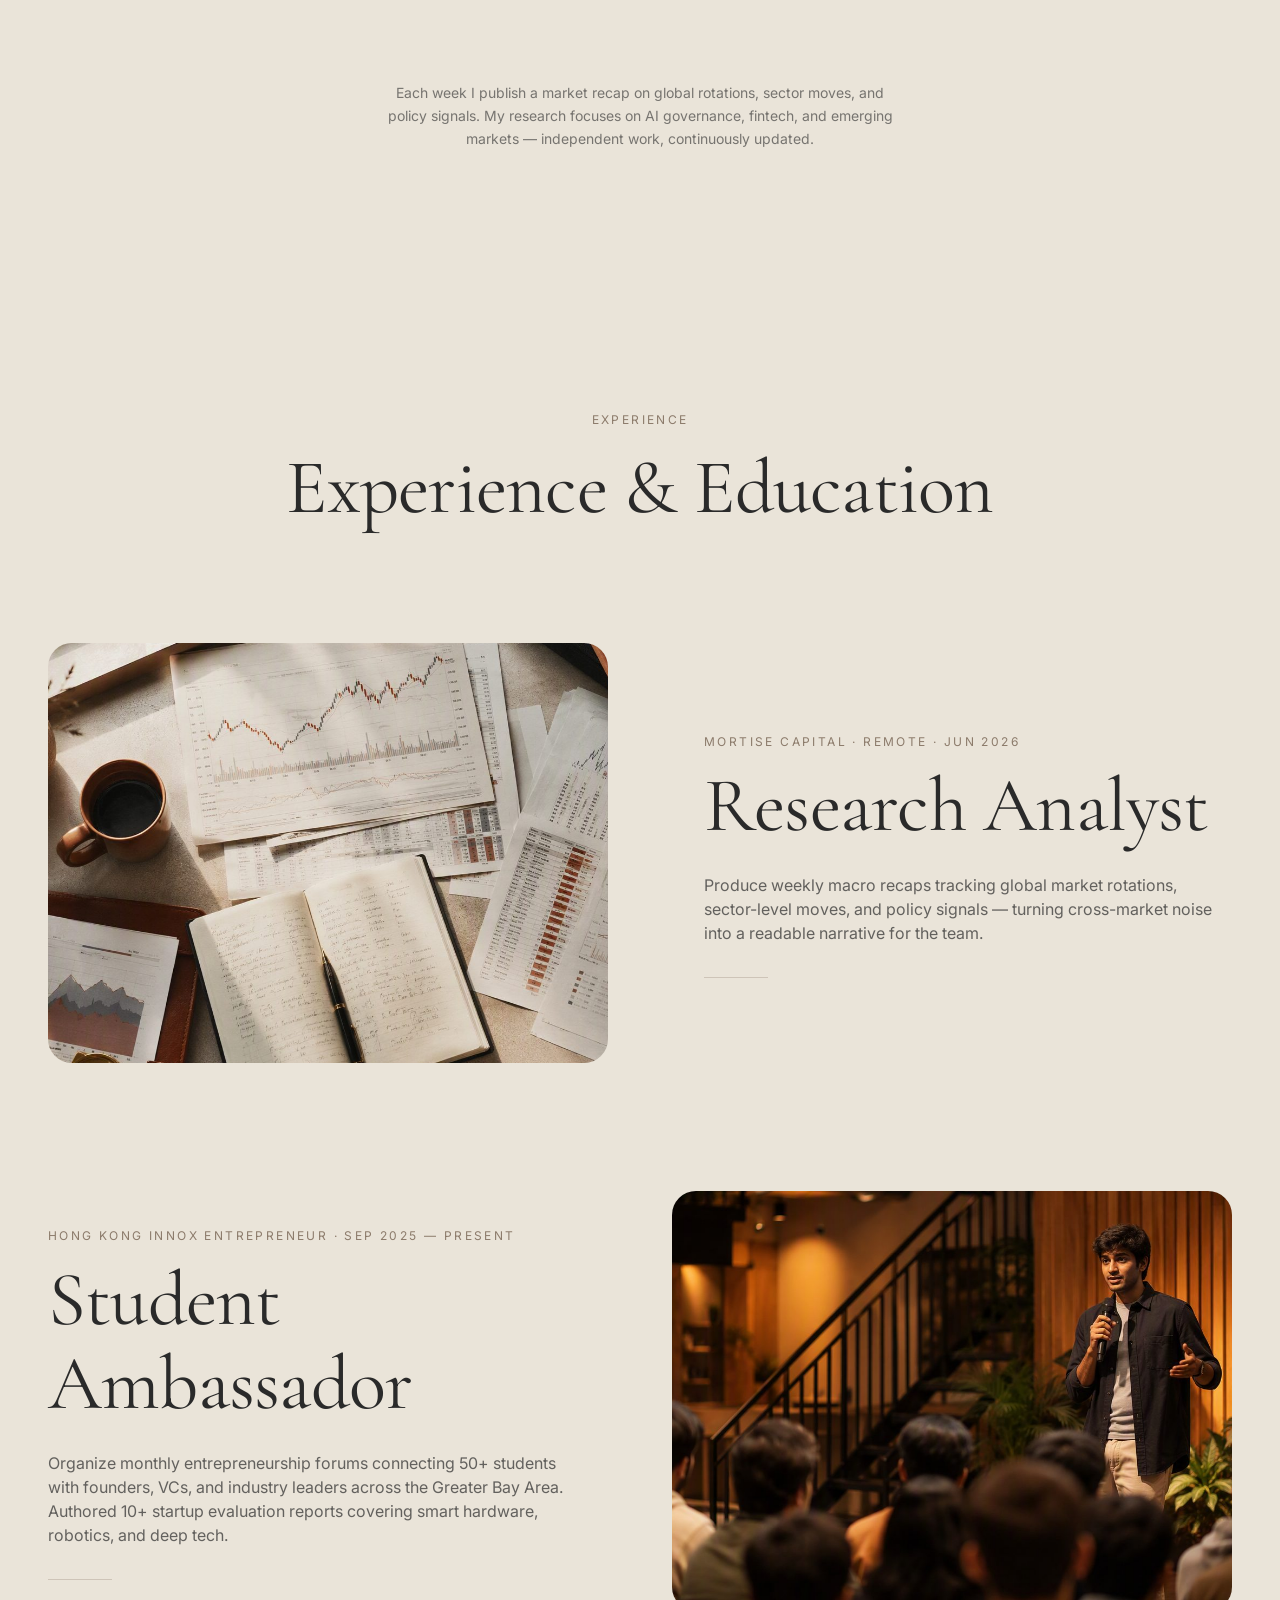
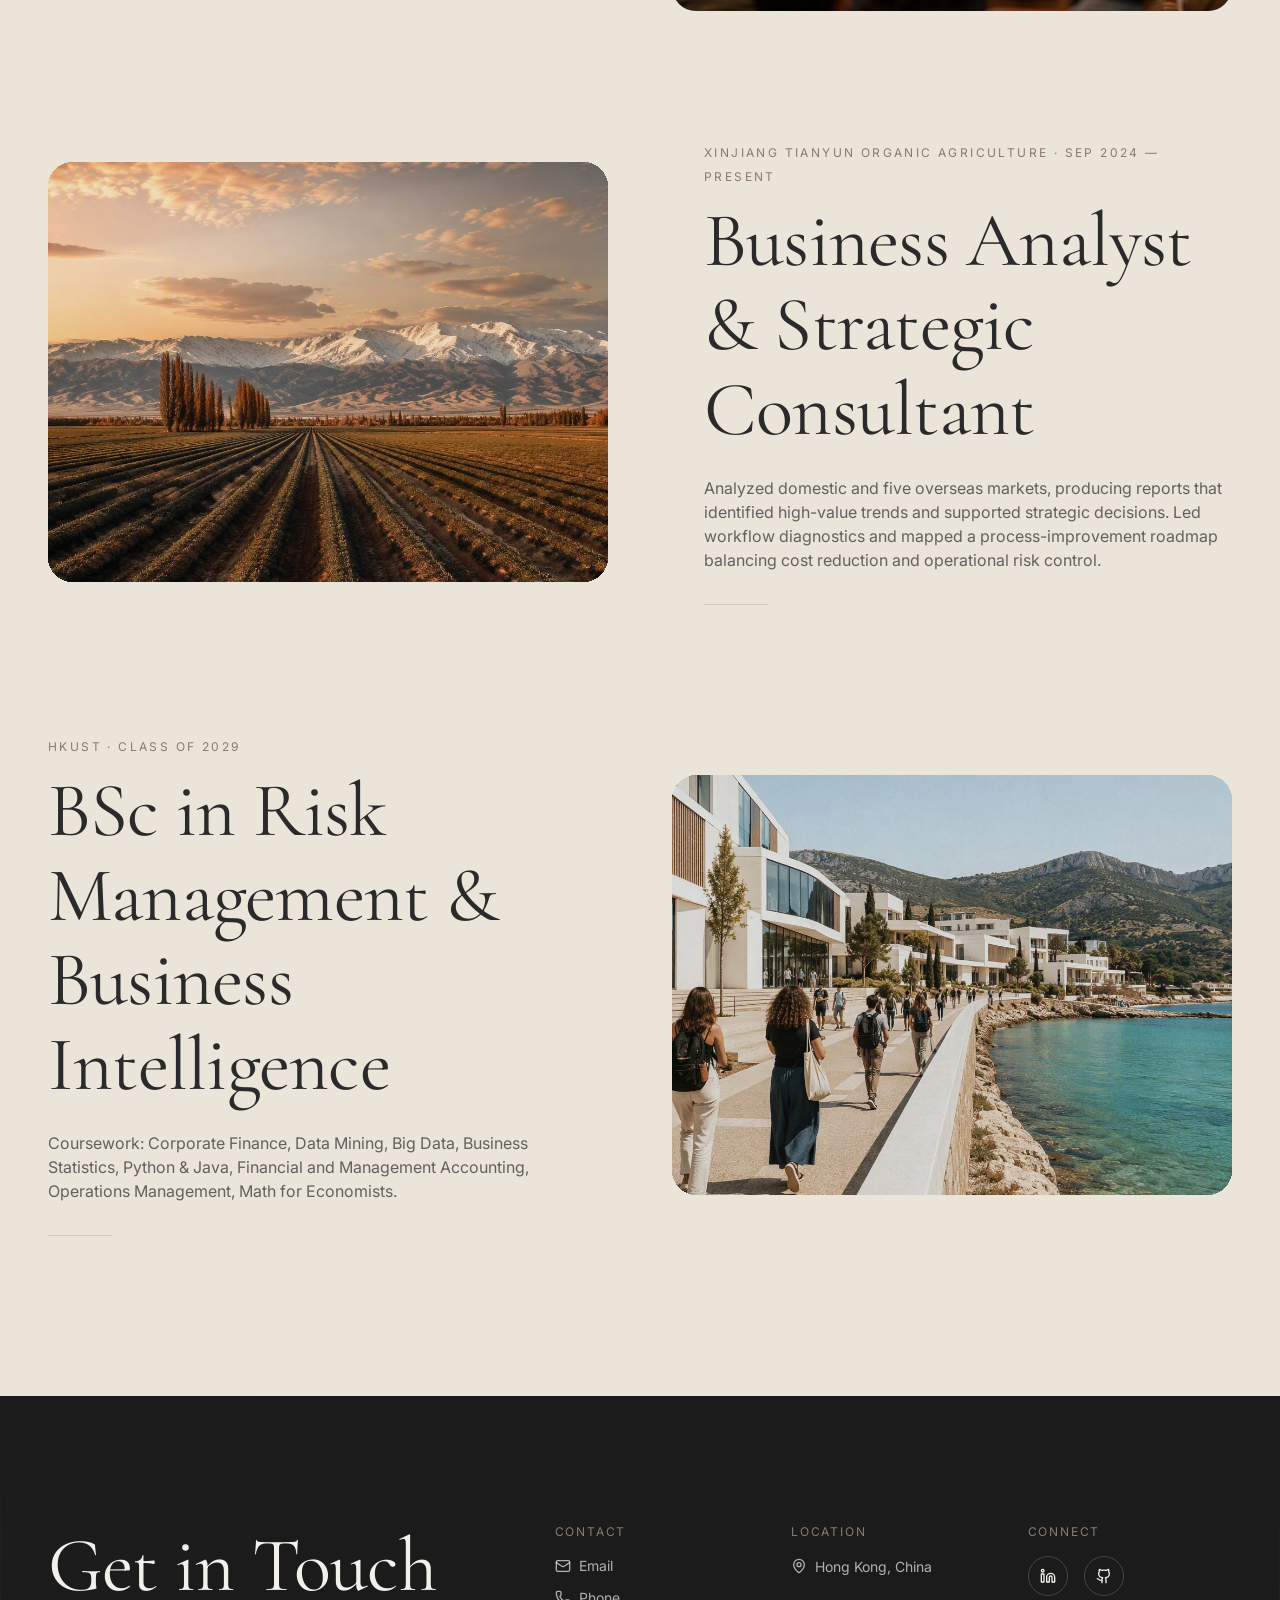
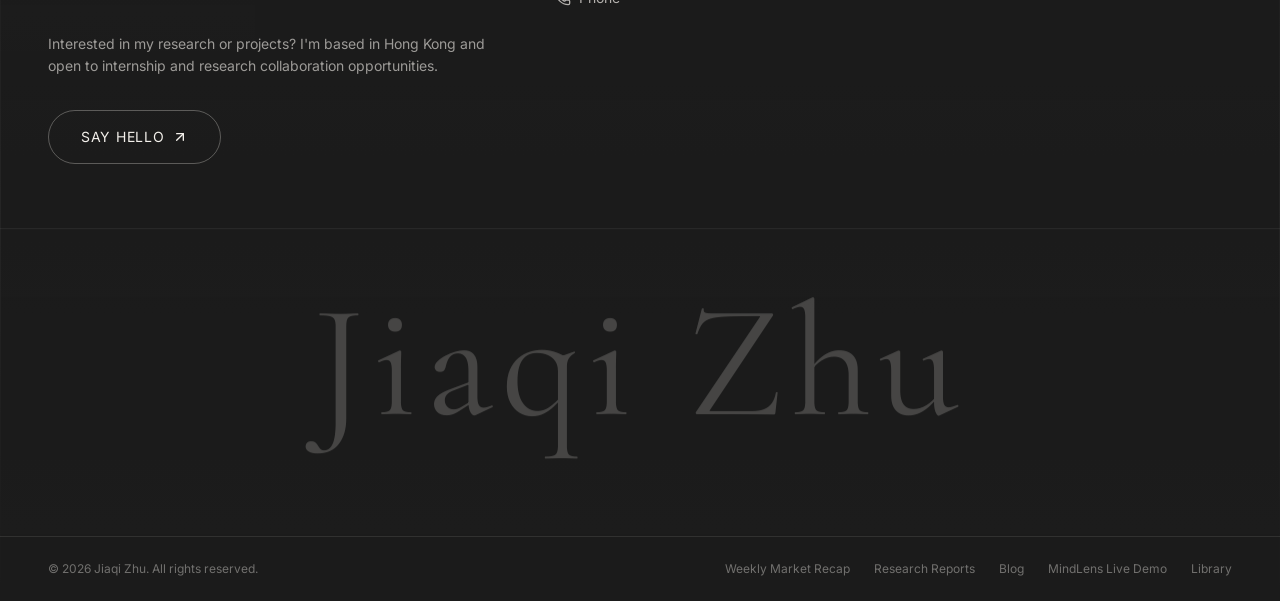
==== commit f89a598b: "Migrate subpages into React app: Research, Market Recap, Blog, Library" ====
--- a/index.html
+++ b/index.html
@@ -4,8 +4,8 @@
     <meta charset="UTF-8" />
     <meta name="viewport" content="width=device-width, initial-scale=1.0" />
     <title>Jiaqi Zhu — Personal Site</title>
-    <script type="module" crossorigin src="./app/index-Bv_Aqy-5.js"></script>
-    <link rel="stylesheet" crossorigin href="./app/index-By-RZLSl.css">
+    <script type="module" crossorigin src="./app/index-Cf1cbo9R.js"></script>
+    <link rel="stylesheet" crossorigin href="./app/index-3GPFSmYr.css">
   </head>
   <body>
     <div id="root"></div>
--- a/app/index-3GPFSmYr.css
+++ b/app/index-3GPFSmYr.css
@@ -0,0 +1 @@
+@import"https://fonts.googleapis.com/css2?family=Cormorant+Garamond:ital,wght@0,300;0,400;0,500;0,600;0,700;1,300;1,400&family=Inter:wght@300;400;500;600&display=swap";*,:before,:after{--tw-border-spacing-x: 0;--tw-border-spacing-y: 0;--tw-translate-x: 0;--tw-translate-y: 0;--tw-rotate: 0;--tw-skew-x: 0;--tw-skew-y: 0;--tw-scale-x: 1;--tw-scale-y: 1;--tw-pan-x: ;--tw-pan-y: ;--tw-pinch-zoom: ;--tw-scroll-snap-strictness: proximity;--tw-gradient-from-position: ;--tw-gradient-via-position: ;--tw-gradient-to-position: ;--tw-ordinal: ;--tw-slashed-zero: ;--tw-numeric-figure: ;--tw-numeric-spacing: ;--tw-numeric-fraction: ;--tw-ring-inset: ;--tw-ring-offset-width: 0px;--tw-ring-offset-color: #fff;--tw-ring-color: rgb(59 130 246 / .5);--tw-ring-offset-shadow: 0 0 #0000;--tw-ring-shadow: 0 0 #0000;--tw-shadow: 0 0 #0000;--tw-shadow-colored: 0 0 #0000;--tw-blur: ;--tw-brightness: ;--tw-contrast: ;--tw-grayscale: ;--tw-hue-rotate: ;--tw-invert: ;--tw-saturate: ;--tw-sepia: ;--tw-drop-shadow: ;--tw-backdrop-blur: ;--tw-backdrop-brightness: ;--tw-backdrop-contrast: ;--tw-backdrop-grayscale: ;--tw-backdrop-hue-rotate: ;--tw-backdrop-invert: ;--tw-backdrop-opacity: ;--tw-backdrop-saturate: ;--tw-backdrop-sepia: ;--tw-contain-size: ;--tw-contain-layout: ;--tw-contain-paint: ;--tw-contain-style: }::backdrop{--tw-border-spacing-x: 0;--tw-border-spacing-y: 0;--tw-translate-x: 0;--tw-translate-y: 0;--tw-rotate: 0;--tw-skew-x: 0;--tw-skew-y: 0;--tw-scale-x: 1;--tw-scale-y: 1;--tw-pan-x: ;--tw-pan-y: ;--tw-pinch-zoom: ;--tw-scroll-snap-strictness: proximity;--tw-gradient-from-position: ;--tw-gradient-via-position: ;--tw-gradient-to-position: ;--tw-ordinal: ;--tw-slashed-zero: ;--tw-numeric-figure: ;--tw-numeric-spacing: ;--tw-numeric-fraction: ;--tw-ring-inset: ;--tw-ring-offset-width: 0px;--tw-ring-offset-color: #fff;--tw-ring-color: rgb(59 130 246 / .5);--tw-ring-offset-shadow: 0 0 #0000;--tw-ring-shadow: 0 0 #0000;--tw-shadow: 0 0 #0000;--tw-shadow-colored: 0 0 #0000;--tw-blur: ;--tw-brightness: ;--tw-contrast: ;--tw-grayscale: ;--tw-hue-rotate: ;--tw-invert: ;--tw-saturate: ;--tw-sepia: ;--tw-drop-shadow: ;--tw-backdrop-blur: ;--tw-backdrop-brightness: ;--tw-backdrop-contrast: ;--tw-backdrop-grayscale: ;--tw-backdrop-hue-rotate: ;--tw-backdrop-invert: ;--tw-backdrop-opacity: ;--tw-backdrop-saturate: ;--tw-backdrop-sepia: ;--tw-contain-size: ;--tw-contain-layout: ;--tw-contain-paint: ;--tw-contain-style: }*,:before,:after{box-sizing:border-box;border-width:0;border-style:solid;border-color:#e5e7eb}:before,:after{--tw-content: ""}html,:host{line-height:1.5;-webkit-text-size-adjust:100%;-moz-tab-size:4;-o-tab-size:4;tab-size:4;font-family:ui-sans-serif,system-ui,sans-serif,"Apple Color Emoji","Segoe UI Emoji",Segoe UI Symbol,"Noto Color Emoji";font-feature-settings:normal;font-variation-settings:normal;-webkit-tap-highlight-color:transparent}body{margin:0;line-height:inherit}hr{height:0;color:inherit;border-top-width:1px}abbr:where([title]){-webkit-text-decoration:underline dotted;text-decoration:underline dotted}h1,h2,h3,h4,h5,h6{font-size:inherit;font-weight:inherit}a{color:inherit;text-decoration:inherit}b,strong{font-weight:bolder}code,kbd,samp,pre{font-family:ui-monospace,SFMono-Regular,Menlo,Monaco,Consolas,Liberation Mono,Courier New,monospace;font-feature-settings:normal;font-variation-settings:normal;font-size:1em}small{font-size:80%}sub,sup{font-size:75%;line-height:0;position:relative;vertical-align:baseline}sub{bottom:-.25em}sup{top:-.5em}table{text-indent:0;border-color:inherit;border-collapse:collapse}button,input,optgroup,select,textarea{font-family:inherit;font-feature-settings:inherit;font-variation-settings:inherit;font-size:100%;font-weight:inherit;line-height:inherit;letter-spacing:inherit;color:inherit;margin:0;padding:0}button,select{text-transform:none}button,input:where([type=button]),input:where([type=reset]),input:where([type=submit]){-webkit-appearance:button;background-color:transparent;background-image:none}:-moz-focusring{outline:auto}:-moz-ui-invalid{box-shadow:none}progress{vertical-align:baseline}::-webkit-inner-spin-button,::-webkit-outer-spin-button{height:auto}[type=search]{-webkit-appearance:textfield;outline-offset:-2px}::-webkit-search-decoration{-webkit-appearance:none}::-webkit-file-upload-button{-webkit-appearance:button;font:inherit}summary{display:list-item}blockquote,dl,dd,h1,h2,h3,h4,h5,h6,hr,figure,p,pre{margin:0}fieldset{margin:0;padding:0}legend{padding:0}ol,ul,menu{list-style:none;margin:0;padding:0}dialog{padding:0}textarea{resize:vertical}input::-moz-placeholder,textarea::-moz-placeholder{opacity:1;color:#9ca3af}input::placeholder,textarea::placeholder{opacity:1;color:#9ca3af}button,[role=button]{cursor:pointer}:disabled{cursor:default}img,svg,video,canvas,audio,iframe,embed,object{display:block;vertical-align:middle}img,video{max-width:100%;height:auto}[hidden]:where(:not([hidden=until-found])){display:none}:root{--background: 36 24% 90%;--foreground: 0 0% 16%;--card: 36 24% 90%;--card-foreground: 0 0% 16%;--popover: 36 24% 90%;--popover-foreground: 0 0% 16%;--primary: 0 0% 16%;--primary-foreground: 36 16% 95%;--secondary: 25 14% 49%;--secondary-foreground: 36 16% 95%;--muted: 36 14% 85%;--muted-foreground: 0 0% 35%;--accent: 25 14% 49%;--accent-foreground: 36 16% 95%;--destructive: 0 62% 50%;--destructive-foreground: 36 16% 95%;--border: 36 14% 80%;--input: 36 14% 80%;--ring: 25 14% 49%;--radius: .625rem;--kaleo-sand: #EAE4D9;--kaleo-charcoal: #1C1C1C;--kaleo-earth: #2A2A2A;--kaleo-cream: #F3F0EB;--kaleo-terracotta: #8C7B6B}.dark{--background: 0 0% 11%;--foreground: 36 16% 95%;--card: 0 0% 11%;--card-foreground: 36 16% 95%;--popover: 0 0% 11%;--popover-foreground: 36 16% 95%;--primary: 36 16% 95%;--primary-foreground: 0 0% 11%;--secondary: 25 14% 49%;--secondary-foreground: 36 16% 95%;--muted: 0 0% 18%;--muted-foreground: 36 14% 70%;--accent: 25 14% 49%;--accent-foreground: 36 16% 95%;--destructive: 0 62% 40%;--destructive-foreground: 36 16% 95%;--border: 0 0% 20%;--input: 0 0% 20%;--ring: 25 14% 49%}*{border-color:hsl(var(--border))}html{scroll-behavior:auto}body{background-color:hsl(var(--background));color:hsl(var(--foreground));-webkit-font-smoothing:antialiased;-moz-osx-font-smoothing:grayscale;font-family:Inter,sans-serif;overflow-x:hidden}h1,h2,h3,h4,h5,h6{font-family:Cormorant Garamond,serif;font-weight:400}::-moz-selection{background-color:#8c7b6b4d;color:#2a2a2a}::selection{background-color:#8c7b6b4d;color:#2a2a2a}.\!container{width:100%!important}.container{width:100%}@media(min-width:640px){.\!container{max-width:640px!important}.container{max-width:640px}}@media(min-width:768px){.\!container{max-width:768px!important}.container{max-width:768px}}@media(min-width:1024px){.\!container{max-width:1024px!important}.container{max-width:1024px}}@media(min-width:1280px){.\!container{max-width:1280px!important}.container{max-width:1280px}}@media(min-width:1536px){.\!container{max-width:1536px!important}.container{max-width:1536px}}.sr-only{position:absolute;width:1px;height:1px;padding:0;margin:-1px;overflow:hidden;clip:rect(0,0,0,0);white-space:nowrap;border-width:0}.pointer-events-none{pointer-events:none}.visible{visibility:visible}.invisible{visibility:hidden}.fixed{position:fixed}.absolute{position:absolute}.relative{position:relative}.sticky{position:sticky}.inset-0{inset:0}.inset-x-0{left:0;right:0}.inset-y-0{top:0;bottom:0}.-bottom-12{bottom:-3rem}.-left-12{left:-3rem}.-right-12{right:-3rem}.-top-12{top:-3rem}.bottom-0{bottom:0}.left-0{left:0}.left-1\/2{left:50%}.left-2{left:.5rem}.left-\[50\%\]{left:50%}.right-0{right:0}.right-1{right:.25rem}.right-2{right:.5rem}.right-3{right:.75rem}.right-4{right:1rem}.top-0{top:0}.top-1\.5{top:.375rem}.top-1\/2{top:50%}.top-3\.5{top:.875rem}.top-4{top:1rem}.top-\[1px\]{top:1px}.top-\[50\%\]{top:50%}.top-\[60\%\]{top:60%}.top-full{top:100%}.isolate{isolation:isolate}.z-10{z-index:10}.z-20{z-index:20}.z-50{z-index:50}.z-\[1\]{z-index:1}.order-first{order:-9999}.order-last{order:9999}.col-start-2{grid-column-start:2}.row-span-2{grid-row:span 2 / span 2}.row-start-1{grid-row-start:1}.\!m-0{margin:0!important}.-mx-1{margin-left:-.25rem;margin-right:-.25rem}.-my-2{margin-top:-.5rem;margin-bottom:-.5rem}.mx-2{margin-left:.5rem;margin-right:.5rem}.mx-3\.5{margin-left:.875rem;margin-right:.875rem}.mx-auto{margin-left:auto;margin-right:auto}.my-0{margin-top:0;margin-bottom:0}.my-0\.5{margin-top:.125rem;margin-bottom:.125rem}.my-1{margin-top:.25rem;margin-bottom:.25rem}.my-4{margin-top:1rem;margin-bottom:1rem}.my-6{margin-top:1.5rem;margin-bottom:1.5rem}.-ml-4{margin-left:-1rem}.-mt-4{margin-top:-1rem}.mb-1\.5{margin-bottom:.375rem}.mb-12{margin-bottom:3rem}.mb-16{margin-bottom:4rem}.mb-2{margin-bottom:.5rem}.mb-20{margin-bottom:5rem}.mb-3{margin-bottom:.75rem}.mb-4{margin-bottom:1rem}.mb-8{margin-bottom:2rem}.ml-1{margin-left:.25rem}.ml-4{margin-left:1rem}.ml-auto{margin-left:auto}.mr-2{margin-right:.5rem}.mt-0\.5{margin-top:.125rem}.mt-1\.5{margin-top:.375rem}.mt-10{margin-top:2.5rem}.mt-12{margin-top:3rem}.mt-16{margin-top:4rem}.mt-2{margin-top:.5rem}.mt-24{margin-top:6rem}.mt-3{margin-top:.75rem}.mt-4{margin-top:1rem}.mt-5{margin-top:1.25rem}.mt-6{margin-top:1.5rem}.mt-8{margin-top:2rem}.mt-auto{margin-top:auto}.line-clamp-1{overflow:hidden;display:-webkit-box;-webkit-box-orient:vertical;-webkit-line-clamp:1}.line-clamp-2{overflow:hidden;display:-webkit-box;-webkit-box-orient:vertical;-webkit-line-clamp:2}.block{display:block}.inline-block{display:inline-block}.flex{display:flex}.inline-flex{display:inline-flex}.table{display:table}.table-caption{display:table-caption}.table-cell{display:table-cell}.table-row{display:table-row}.grid{display:grid}.hidden{display:none}.aspect-\[16\/9\]{aspect-ratio:16/9}.aspect-\[2\/3\]{aspect-ratio:2/3}.aspect-\[4\/3\]{aspect-ratio:4/3}.aspect-square{aspect-ratio:1 / 1}.aspect-video{aspect-ratio:16 / 9}.size-10{width:2.5rem;height:2.5rem}.size-2{width:.5rem;height:.5rem}.size-2\.5{width:.625rem;height:.625rem}.size-3{width:.75rem;height:.75rem}.size-3\.5{width:.875rem;height:.875rem}.size-4{width:1rem;height:1rem}.size-6{width:1.5rem;height:1.5rem}.size-7{width:1.75rem;height:1.75rem}.size-8{width:2rem;height:2rem}.size-9{width:2.25rem;height:2.25rem}.size-auto{width:auto;height:auto}.size-full{width:100%;height:100%}.h-1\.5{height:.375rem}.h-10{height:2.5rem}.h-12{height:3rem}.h-2{height:.5rem}.h-2\.5{height:.625rem}.h-24{height:6rem}.h-32{height:8rem}.h-4{height:1rem}.h-5{height:1.25rem}.h-6{height:1.5rem}.h-7{height:1.75rem}.h-8{height:2rem}.h-9{height:2.25rem}.h-\[1\.15rem\]{height:1.15rem}.h-\[100svh\]{height:100svh}.h-\[120\%\]{height:120%}.h-\[calc\(100\%-1px\)\]{height:calc(100% - 1px)}.h-\[var\(--radix-navigation-menu-viewport-height\)\]{height:var(--radix-navigation-menu-viewport-height)}.h-\[var\(--radix-select-trigger-height\)\]{height:var(--radix-select-trigger-height)}.h-auto{height:auto}.h-full{height:100%}.h-px{height:1px}.h-screen{height:100vh}.h-svh{height:100svh}.max-h-\[300px\]{max-height:300px}.min-h-0{min-height:0px}.min-h-16{min-height:4rem}.min-h-4{min-height:1rem}.min-h-screen{min-height:100vh}.min-h-svh{min-height:100svh}.w-0{width:0px}.w-1{width:.25rem}.w-10{width:2.5rem}.w-16{width:4rem}.w-2{width:.5rem}.w-2\.5{width:.625rem}.w-3{width:.75rem}.w-3\/4{width:75%}.w-32{width:8rem}.w-4{width:1rem}.w-5{width:1.25rem}.w-6{width:1.5rem}.w-64{width:16rem}.w-72{width:18rem}.w-8{width:2rem}.w-9{width:2.25rem}.w-\[100px\]{width:100px}.w-auto{width:auto}.w-fit{width:-moz-fit-content;width:fit-content}.w-full{width:100%}.w-max{width:-moz-max-content;width:max-content}.w-px{width:1px}.min-w-0{min-width:0px}.min-w-10{min-width:2.5rem}.min-w-5{min-width:1.25rem}.min-w-8{min-width:2rem}.min-w-9{min-width:2.25rem}.min-w-\[12rem\]{min-width:12rem}.min-w-\[8rem\]{min-width:8rem}.min-w-\[var\(--radix-select-trigger-width\)\]{min-width:var(--radix-select-trigger-width)}.max-w-2xl{max-width:42rem}.max-w-3xl{max-width:48rem}.max-w-4xl{max-width:56rem}.max-w-6xl{max-width:72rem}.max-w-7xl{max-width:80rem}.max-w-\[calc\(100\%-2rem\)\]{max-width:calc(100% - 2rem)}.max-w-lg{max-width:32rem}.max-w-max{max-width:-moz-max-content;max-width:max-content}.max-w-md{max-width:28rem}.max-w-sm{max-width:24rem}.flex-1{flex:1 1 0%}.flex-shrink-0,.shrink-0{flex-shrink:0}.flex-grow,.grow{flex-grow:1}.grow-0{flex-grow:0}.basis-full{flex-basis:100%}.caption-bottom{caption-side:bottom}.border-collapse{border-collapse:collapse}.-translate-x-1\/2{--tw-translate-x: -50%;transform:translate(var(--tw-translate-x),var(--tw-translate-y)) rotate(var(--tw-rotate)) skew(var(--tw-skew-x)) skewY(var(--tw-skew-y)) scaleX(var(--tw-scale-x)) scaleY(var(--tw-scale-y))}.-translate-x-px{--tw-translate-x: -1px;transform:translate(var(--tw-translate-x),var(--tw-translate-y)) rotate(var(--tw-rotate)) skew(var(--tw-skew-x)) skewY(var(--tw-skew-y)) scaleX(var(--tw-scale-x)) scaleY(var(--tw-scale-y))}.-translate-y-1\/2{--tw-translate-y: -50%;transform:translate(var(--tw-translate-x),var(--tw-translate-y)) rotate(var(--tw-rotate)) skew(var(--tw-skew-x)) skewY(var(--tw-skew-y)) scaleX(var(--tw-scale-x)) scaleY(var(--tw-scale-y))}.translate-x-\[-50\%\]{--tw-translate-x: -50%;transform:translate(var(--tw-translate-x),var(--tw-translate-y)) rotate(var(--tw-rotate)) skew(var(--tw-skew-x)) skewY(var(--tw-skew-y)) scaleX(var(--tw-scale-x)) scaleY(var(--tw-scale-y))}.translate-x-px{--tw-translate-x: 1px;transform:translate(var(--tw-translate-x),var(--tw-translate-y)) rotate(var(--tw-rotate)) skew(var(--tw-skew-x)) skewY(var(--tw-skew-y)) scaleX(var(--tw-scale-x)) scaleY(var(--tw-scale-y))}.translate-y-0\.5{--tw-translate-y: .125rem;transform:translate(var(--tw-translate-x),var(--tw-translate-y)) rotate(var(--tw-rotate)) skew(var(--tw-skew-x)) skewY(var(--tw-skew-y)) scaleX(var(--tw-scale-x)) scaleY(var(--tw-scale-y))}.translate-y-\[-50\%\]{--tw-translate-y: -50%;transform:translate(var(--tw-translate-x),var(--tw-translate-y)) rotate(var(--tw-rotate)) skew(var(--tw-skew-x)) skewY(var(--tw-skew-y)) scaleX(var(--tw-scale-x)) scaleY(var(--tw-scale-y))}.translate-y-\[calc\(-50\%_-_2px\)\]{--tw-translate-y: calc(-50% - 2px) ;transform:translate(var(--tw-translate-x),var(--tw-translate-y)) rotate(var(--tw-rotate)) skew(var(--tw-skew-x)) skewY(var(--tw-skew-y)) scaleX(var(--tw-scale-x)) scaleY(var(--tw-scale-y))}.rotate-45{--tw-rotate: 45deg;transform:translate(var(--tw-translate-x),var(--tw-translate-y)) rotate(var(--tw-rotate)) skew(var(--tw-skew-x)) skewY(var(--tw-skew-y)) scaleX(var(--tw-scale-x)) scaleY(var(--tw-scale-y))}.rotate-90{--tw-rotate: 90deg;transform:translate(var(--tw-translate-x),var(--tw-translate-y)) rotate(var(--tw-rotate)) skew(var(--tw-skew-x)) skewY(var(--tw-skew-y)) scaleX(var(--tw-scale-x)) scaleY(var(--tw-scale-y))}.scale-0{--tw-scale-x: 0;--tw-scale-y: 0;transform:translate(var(--tw-translate-x),var(--tw-translate-y)) rotate(var(--tw-rotate)) skew(var(--tw-skew-x)) skewY(var(--tw-skew-y)) scaleX(var(--tw-scale-x)) scaleY(var(--tw-scale-y))}.scale-100{--tw-scale-x: 1;--tw-scale-y: 1;transform:translate(var(--tw-translate-x),var(--tw-translate-y)) rotate(var(--tw-rotate)) skew(var(--tw-skew-x)) skewY(var(--tw-skew-y)) scaleX(var(--tw-scale-x)) scaleY(var(--tw-scale-y))}.transform{transform:translate(var(--tw-translate-x),var(--tw-translate-y)) rotate(var(--tw-rotate)) skew(var(--tw-skew-x)) skewY(var(--tw-skew-y)) scaleX(var(--tw-scale-x)) scaleY(var(--tw-scale-y))}@keyframes caret-blink{0%,70%,to{opacity:1}20%,50%{opacity:0}}.animate-caret-blink{animation:caret-blink 1.25s ease-out infinite}@keyframes pulse{50%{opacity:.5}}.animate-pulse{animation:pulse 2s cubic-bezier(.4,0,.6,1) infinite}@keyframes spin{to{transform:rotate(360deg)}}.animate-spin{animation:spin 1s linear infinite}.cursor-default{cursor:default}.cursor-text{cursor:text}.touch-none{touch-action:none}.select-none{-webkit-user-select:none;-moz-user-select:none;user-select:none}.resize-none{resize:none}.scroll-my-1{scroll-margin-top:.25rem;scroll-margin-bottom:.25rem}.scroll-py-1{scroll-padding-top:.25rem;scroll-padding-bottom:.25rem}.list-disc{list-style-type:disc}.list-none{list-style-type:none}.auto-rows-min{grid-auto-rows:min-content}.grid-cols-1{grid-template-columns:repeat(1,minmax(0,1fr))}.grid-cols-\[0_1fr\]{grid-template-columns:0 1fr}.grid-rows-\[auto_auto\]{grid-template-rows:auto auto}.flex-row{flex-direction:row}.flex-col{flex-direction:column}.flex-col-reverse{flex-direction:column-reverse}.flex-wrap{flex-wrap:wrap}.place-content-center{place-content:center}.items-start{align-items:flex-start}.items-end{align-items:flex-end}.items-center{align-items:center}.items-stretch{align-items:stretch}.justify-start{justify-content:flex-start}.justify-center{justify-content:center}.justify-between{justify-content:space-between}.justify-items-start{justify-items:start}.gap-0\.5{gap:.125rem}.gap-1{gap:.25rem}.gap-1\.5{gap:.375rem}.gap-12{gap:3rem}.gap-2{gap:.5rem}.gap-2\.5{gap:.625rem}.gap-3{gap:.75rem}.gap-4{gap:1rem}.gap-6{gap:1.5rem}.gap-7{gap:1.75rem}.gap-8{gap:2rem}.gap-\[--spacing\(var\(--gap\)\)\]{gap:var(--spacing(var(--gap)))}.gap-px{gap:1px}.gap-y-0\.5{row-gap:.125rem}.space-y-2>:not([hidden])~:not([hidden]){--tw-space-y-reverse: 0;margin-top:calc(.5rem * calc(1 - var(--tw-space-y-reverse)));margin-bottom:calc(.5rem * var(--tw-space-y-reverse))}.space-y-3>:not([hidden])~:not([hidden]){--tw-space-y-reverse: 0;margin-top:calc(.75rem * calc(1 - var(--tw-space-y-reverse)));margin-bottom:calc(.75rem * var(--tw-space-y-reverse))}.space-y-8>:not([hidden])~:not([hidden]){--tw-space-y-reverse: 0;margin-top:calc(2rem * calc(1 - var(--tw-space-y-reverse)));margin-bottom:calc(2rem * var(--tw-space-y-reverse))}.self-start{align-self:flex-start}.self-stretch{align-self:stretch}.justify-self-end{justify-self:end}.overflow-auto{overflow:auto}.overflow-hidden{overflow:hidden}.overflow-x-auto{overflow-x:auto}.overflow-y-auto{overflow-y:auto}.overflow-x-hidden{overflow-x:hidden}.whitespace-nowrap{white-space:nowrap}.text-balance{text-wrap:balance}.break-words{overflow-wrap:break-word}.rounded-3xl{border-radius:1.5rem}.rounded-\[2px\]{border-radius:2px}.rounded-\[4px\]{border-radius:4px}.rounded-\[calc\(var\(--radius\)-5px\)\]{border-radius:calc(var(--radius) - 5px)}.rounded-\[inherit\]{border-radius:inherit}.rounded-full{border-radius:9999px}.rounded-lg{border-radius:var(--radius)}.rounded-md{border-radius:calc(var(--radius) - 2px)}.rounded-none{border-radius:0}.rounded-sm{border-radius:calc(var(--radius) - 4px)}.rounded-xl{border-radius:calc(var(--radius) + 4px)}.rounded-xs{border-radius:calc(var(--radius) - 6px)}.rounded-l-md{border-top-left-radius:calc(var(--radius) - 2px);border-bottom-left-radius:calc(var(--radius) - 2px)}.rounded-r-md{border-top-right-radius:calc(var(--radius) - 2px);border-bottom-right-radius:calc(var(--radius) - 2px)}.rounded-tl-sm{border-top-left-radius:calc(var(--radius) - 4px)}.border{border-width:1px}.border-0{border-width:0px}.border-\[1\.5px\]{border-width:1.5px}.border-y{border-top-width:1px;border-bottom-width:1px}.border-b{border-bottom-width:1px}.border-l{border-left-width:1px}.border-r{border-right-width:1px}.border-t{border-top-width:1px}.border-dashed{border-style:dashed}.border-border{border-color:hsl(var(--border))}.border-border\/50{border-color:hsl(var(--border) / .5)}.border-input{border-color:hsl(var(--input))}.border-kaleo-charcoal{--tw-border-opacity: 1;border-color:rgb(28 28 28 / var(--tw-border-opacity, 1))}.border-kaleo-charcoal\/10{border-color:#1c1c1c1a}.border-kaleo-charcoal\/15{border-color:#1c1c1c26}.border-kaleo-charcoal\/20{border-color:#1c1c1c33}.border-kaleo-cream\/10{border-color:#f3f0eb1a}.border-kaleo-cream\/20{border-color:#f3f0eb33}.border-kaleo-cream\/30{border-color:#f3f0eb4d}.border-kaleo-terracotta\/40{border-color:#8c7b6b66}.border-kaleo-terracotta\/50{border-color:#8c7b6b80}.border-primary{border-color:hsl(var(--primary))}.border-transparent{border-color:transparent}.border-l-transparent{border-left-color:transparent}.border-t-transparent{border-top-color:transparent}.bg-accent{background-color:hsl(var(--accent))}.bg-background{background-color:hsl(var(--background))}.bg-black\/50{background-color:#00000080}.bg-border{background-color:hsl(var(--border))}.bg-card{background-color:hsl(var(--card))}.bg-destructive{--tw-bg-opacity: 1;background-color:hsl(var(--destructive) / var(--tw-bg-opacity, 1))}.bg-foreground{background-color:hsl(var(--foreground))}.bg-input{background-color:hsl(var(--input))}.bg-kaleo-charcoal{--tw-bg-opacity: 1;background-color:rgb(28 28 28 / var(--tw-bg-opacity, 1))}.bg-kaleo-charcoal\/10{background-color:#1c1c1c1a}.bg-kaleo-charcoal\/40{background-color:#1c1c1c66}.bg-kaleo-cream{--tw-bg-opacity: 1;background-color:rgb(243 240 235 / var(--tw-bg-opacity, 1))}.bg-kaleo-cream\/20{background-color:#f3f0eb33}.bg-kaleo-cream\/85{background-color:#f3f0ebd9}.bg-kaleo-sand{--tw-bg-opacity: 1;background-color:rgb(234 228 217 / var(--tw-bg-opacity, 1))}.bg-kaleo-sand\/60{background-color:#eae4d999}.bg-kaleo-terracotta{--tw-bg-opacity: 1;background-color:rgb(140 123 107 / var(--tw-bg-opacity, 1))}.bg-kaleo-terracotta\/30{background-color:#8c7b6b4d}.bg-muted{background-color:hsl(var(--muted))}.bg-muted\/50{background-color:hsl(var(--muted) / .5)}.bg-popover{background-color:hsl(var(--popover))}.bg-primary{background-color:hsl(var(--primary))}.bg-primary\/20{background-color:hsl(var(--primary) / .2)}.bg-secondary{background-color:hsl(var(--secondary))}.bg-transparent{background-color:transparent}.bg-white{--tw-bg-opacity: 1;background-color:rgb(255 255 255 / var(--tw-bg-opacity, 1))}.bg-gradient-to-b{background-image:linear-gradient(to bottom,var(--tw-gradient-stops))}.bg-gradient-to-t{background-image:linear-gradient(to top,var(--tw-gradient-stops))}.from-kaleo-charcoal{--tw-gradient-from: #1C1C1C var(--tw-gradient-from-position);--tw-gradient-to: rgb(28 28 28 / 0) var(--tw-gradient-to-position);--tw-gradient-stops: var(--tw-gradient-from), var(--tw-gradient-to)}.from-kaleo-charcoal\/20{--tw-gradient-from: rgb(28 28 28 / .2) var(--tw-gradient-from-position);--tw-gradient-to: rgb(28 28 28 / 0) var(--tw-gradient-to-position);--tw-gradient-stops: var(--tw-gradient-from), var(--tw-gradient-to)}.from-kaleo-charcoal\/60{--tw-gradient-from: rgb(28 28 28 / .6) var(--tw-gradient-from-position);--tw-gradient-to: rgb(28 28 28 / 0) var(--tw-gradient-to-position);--tw-gradient-stops: var(--tw-gradient-from), var(--tw-gradient-to)}.from-kaleo-sand{--tw-gradient-from: #EAE4D9 var(--tw-gradient-from-position);--tw-gradient-to: rgb(234 228 217 / 0) var(--tw-gradient-to-position);--tw-gradient-stops: var(--tw-gradient-from), var(--tw-gradient-to)}.from-transparent{--tw-gradient-from: transparent var(--tw-gradient-from-position);--tw-gradient-to: rgb(0 0 0 / 0) var(--tw-gradient-to-position);--tw-gradient-stops: var(--tw-gradient-from), var(--tw-gradient-to)}.via-kaleo-charcoal\/80{--tw-gradient-to: rgb(28 28 28 / 0) var(--tw-gradient-to-position);--tw-gradient-stops: var(--tw-gradient-from), rgb(28 28 28 / .8) var(--tw-gradient-via-position), var(--tw-gradient-to)}.via-transparent{--tw-gradient-to: rgb(0 0 0 / 0) var(--tw-gradient-to-position);--tw-gradient-stops: var(--tw-gradient-from), transparent var(--tw-gradient-via-position), var(--tw-gradient-to)}.to-kaleo-charcoal{--tw-gradient-to: #1C1C1C var(--tw-gradient-to-position)}.to-kaleo-sand\/20{--tw-gradient-to: rgb(234 228 217 / .2) var(--tw-gradient-to-position)}.to-transparent{--tw-gradient-to: transparent var(--tw-gradient-to-position)}.fill-current{fill:currentColor}.fill-foreground{fill:hsl(var(--foreground))}.fill-primary{fill:hsl(var(--primary))}.object-cover{-o-object-fit:cover;object-fit:cover}.p-0{padding:0}.p-1{padding:.25rem}.p-2{padding:.5rem}.p-3{padding:.75rem}.p-4{padding:1rem}.p-6{padding:1.5rem}.p-8{padding:2rem}.p-\[3px\]{padding:3px}.p-px{padding:1px}.px-1{padding-left:.25rem;padding-right:.25rem}.px-1\.5{padding-left:.375rem;padding-right:.375rem}.px-2{padding-left:.5rem;padding-right:.5rem}.px-2\.5{padding-left:.625rem;padding-right:.625rem}.px-3{padding-left:.75rem;padding-right:.75rem}.px-4{padding-left:1rem;padding-right:1rem}.px-6{padding-left:1.5rem;padding-right:1.5rem}.px-8{padding-left:2rem;padding-right:2rem}.py-0\.5{padding-top:.125rem;padding-bottom:.125rem}.py-1{padding-top:.25rem;padding-bottom:.25rem}.py-1\.5{padding-top:.375rem;padding-bottom:.375rem}.py-10{padding-top:2.5rem;padding-bottom:2.5rem}.py-12{padding-top:3rem;padding-bottom:3rem}.py-16{padding-top:4rem;padding-bottom:4rem}.py-2{padding-top:.5rem;padding-bottom:.5rem}.py-24{padding-top:6rem;padding-bottom:6rem}.py-3{padding-top:.75rem;padding-bottom:.75rem}.py-32{padding-top:8rem;padding-bottom:8rem}.py-4{padding-top:1rem;padding-bottom:1rem}.py-6{padding-top:1.5rem;padding-bottom:1.5rem}.py-8{padding-top:2rem;padding-bottom:2rem}.pb-0\.5{padding-bottom:.125rem}.pb-14{padding-bottom:3.5rem}.pb-16{padding-bottom:4rem}.pb-24{padding-bottom:6rem}.pb-3{padding-bottom:.75rem}.pb-4{padding-bottom:1rem}.pl-2{padding-left:.5rem}.pl-3{padding-left:.75rem}.pl-4{padding-left:1rem}.pl-8{padding-left:2rem}.pr-1{padding-right:.25rem}.pr-2{padding-right:.5rem}.pr-2\.5{padding-right:.625rem}.pr-3{padding-right:.75rem}.pr-8{padding-right:2rem}.pt-0{padding-top:0}.pt-20{padding-top:5rem}.pt-24{padding-top:6rem}.pt-3{padding-top:.75rem}.pt-4{padding-top:1rem}.pt-8{padding-top:2rem}.text-left{text-align:left}.text-center{text-align:center}.align-middle{vertical-align:middle}.font-display{font-family:Cormorant Garamond,serif}.font-mono{font-family:ui-monospace,SFMono-Regular,Menlo,Monaco,Consolas,Liberation Mono,Courier New,monospace}.font-sans{font-family:ui-sans-serif,system-ui,sans-serif,"Apple Color Emoji","Segoe UI Emoji",Segoe UI Symbol,"Noto Color Emoji"}.text-2xl{font-size:1.5rem;line-height:2rem}.text-3xl{font-size:1.875rem;line-height:2.25rem}.text-5xl{font-size:3rem;line-height:1}.text-\[0\.8rem\]{font-size:.8rem}.text-\[10px\]{font-size:10px}.text-\[11px\]{font-size:11px}.text-\[15px\]{font-size:15px}.text-base{font-size:1rem;line-height:1.5rem}.text-lg{font-size:1.125rem;line-height:1.75rem}.text-sm{font-size:.875rem;line-height:1.25rem}.text-sm\/relaxed{font-size:.875rem;line-height:1.625}.text-xl{font-size:1.25rem;line-height:1.75rem}.text-xs{font-size:.75rem;line-height:1rem}.font-medium{font-weight:500}.font-normal{font-weight:400}.font-semibold{font-weight:600}.uppercase{text-transform:uppercase}.italic{font-style:italic}.tabular-nums{--tw-numeric-spacing: tabular-nums;font-variant-numeric:var(--tw-ordinal) var(--tw-slashed-zero) var(--tw-numeric-figure) var(--tw-numeric-spacing) var(--tw-numeric-fraction)}.leading-\[0\.95\]{line-height:.95}.leading-\[1\.9\]{line-height:1.9}.leading-none{line-height:1}.leading-normal{line-height:1.5}.leading-relaxed{line-height:1.625}.leading-snug{line-height:1.375}.tracking-\[0\.15em\]{letter-spacing:.15em}.tracking-\[0\.1em\]{letter-spacing:.1em}.tracking-\[0\.25em\]{letter-spacing:.25em}.tracking-\[0\.2em\]{letter-spacing:.2em}.tracking-\[0\.3em\]{letter-spacing:.3em}.tracking-tight{letter-spacing:-.025em}.tracking-wide{letter-spacing:.025em}.tracking-wider{letter-spacing:.05em}.tracking-widest{letter-spacing:.1em}.text-accent-foreground{color:hsl(var(--accent-foreground))}.text-background{color:hsl(var(--background))}.text-card-foreground{color:hsl(var(--card-foreground))}.text-current{color:currentColor}.text-destructive{--tw-text-opacity: 1;color:hsl(var(--destructive) / var(--tw-text-opacity, 1))}.text-foreground{color:hsl(var(--foreground))}.text-kaleo-charcoal{--tw-text-opacity: 1;color:rgb(28 28 28 / var(--tw-text-opacity, 1))}.text-kaleo-charcoal\/30{color:#1c1c1c4d}.text-kaleo-charcoal\/35{color:#1c1c1c59}.text-kaleo-charcoal\/40{color:#1c1c1c66}.text-kaleo-charcoal\/45{color:#1c1c1c73}.text-kaleo-charcoal\/50{color:#1c1c1c80}.text-kaleo-charcoal\/55{color:#1c1c1c8c}.text-kaleo-charcoal\/60{color:#1c1c1c99}.text-kaleo-charcoal\/70{color:#1c1c1cb3}.text-kaleo-cream{--tw-text-opacity: 1;color:rgb(243 240 235 / var(--tw-text-opacity, 1))}.text-kaleo-cream\/40{color:#f3f0eb66}.text-kaleo-cream\/60{color:#f3f0eb99}.text-kaleo-cream\/70{color:#f3f0ebb3}.text-kaleo-cream\/80{color:#f3f0ebcc}.text-kaleo-cream\/90{color:#f3f0ebe6}.text-kaleo-earth{--tw-text-opacity: 1;color:rgb(42 42 42 / var(--tw-text-opacity, 1))}.text-kaleo-earth\/60{color:#2a2a2a99}.text-kaleo-earth\/70{color:#2a2a2ab3}.text-kaleo-earth\/80{color:#2a2a2acc}.text-kaleo-terracotta{--tw-text-opacity: 1;color:rgb(140 123 107 / var(--tw-text-opacity, 1))}.text-kaleo-terracotta\/50{color:#8c7b6b80}.text-muted-foreground{color:hsl(var(--muted-foreground))}.text-popover-foreground{color:hsl(var(--popover-foreground))}.text-primary{color:hsl(var(--primary))}.text-primary-foreground{color:hsl(var(--primary-foreground))}.text-secondary-foreground{color:hsl(var(--secondary-foreground))}.text-white{--tw-text-opacity: 1;color:rgb(255 255 255 / var(--tw-text-opacity, 1))}.underline{text-decoration-line:underline}.decoration-kaleo-terracotta\/40{text-decoration-color:#8c7b6b66}.underline-offset-4{text-underline-offset:4px}.opacity-0{opacity:0}.opacity-20{opacity:.2}.opacity-30{opacity:.3}.opacity-50{opacity:.5}.opacity-70{opacity:.7}.shadow{--tw-shadow: 0 1px 3px 0 rgb(0 0 0 / .1), 0 1px 2px -1px rgb(0 0 0 / .1);--tw-shadow-colored: 0 1px 3px 0 var(--tw-shadow-color), 0 1px 2px -1px var(--tw-shadow-color);box-shadow:var(--tw-ring-offset-shadow, 0 0 #0000),var(--tw-ring-shadow, 0 0 #0000),var(--tw-shadow)}.shadow-\[0_0_0_1px_hsl\(var\(--sidebar-border\)\)\]{--tw-shadow: 0 0 0 1px hsl(var(--sidebar-border));--tw-shadow-colored: 0 0 0 1px var(--tw-shadow-color);box-shadow:var(--tw-ring-offset-shadow, 0 0 #0000),var(--tw-ring-shadow, 0 0 #0000),var(--tw-shadow)}.shadow-deep{--tw-shadow: 0 35px 60px -15px rgba(0, 0, 0, .2);--tw-shadow-colored: 0 35px 60px -15px var(--tw-shadow-color);box-shadow:var(--tw-ring-offset-shadow, 0 0 #0000),var(--tw-ring-shadow, 0 0 #0000),var(--tw-shadow)}.shadow-lg{--tw-shadow: 0 10px 15px -3px rgb(0 0 0 / .1), 0 4px 6px -4px rgb(0 0 0 / .1);--tw-shadow-colored: 0 10px 15px -3px var(--tw-shadow-color), 0 4px 6px -4px var(--tw-shadow-color);box-shadow:var(--tw-ring-offset-shadow, 0 0 #0000),var(--tw-ring-shadow, 0 0 #0000),var(--tw-shadow)}.shadow-md{--tw-shadow: 0 4px 6px -1px rgb(0 0 0 / .1), 0 2px 4px -2px rgb(0 0 0 / .1);--tw-shadow-colored: 0 4px 6px -1px var(--tw-shadow-color), 0 2px 4px -2px var(--tw-shadow-color);box-shadow:var(--tw-ring-offset-shadow, 0 0 #0000),var(--tw-ring-shadow, 0 0 #0000),var(--tw-shadow)}.shadow-none{--tw-shadow: 0 0 #0000;--tw-shadow-colored: 0 0 #0000;box-shadow:var(--tw-ring-offset-shadow, 0 0 #0000),var(--tw-ring-shadow, 0 0 #0000),var(--tw-shadow)}.shadow-sm{--tw-shadow: 0 1px 2px 0 rgb(0 0 0 / .05);--tw-shadow-colored: 0 1px 2px 0 var(--tw-shadow-color);box-shadow:var(--tw-ring-offset-shadow, 0 0 #0000),var(--tw-ring-shadow, 0 0 #0000),var(--tw-shadow)}.shadow-xl{--tw-shadow: 0 20px 25px -5px rgb(0 0 0 / .1), 0 8px 10px -6px rgb(0 0 0 / .1);--tw-shadow-colored: 0 20px 25px -5px var(--tw-shadow-color), 0 8px 10px -6px var(--tw-shadow-color);box-shadow:var(--tw-ring-offset-shadow, 0 0 #0000),var(--tw-ring-shadow, 0 0 #0000),var(--tw-shadow)}.shadow-xs{--tw-shadow: 0 1px 2px 0 rgb(0 0 0 / .05);--tw-shadow-colored: 0 1px 2px 0 var(--tw-shadow-color);box-shadow:var(--tw-ring-offset-shadow, 0 0 #0000),var(--tw-ring-shadow, 0 0 #0000),var(--tw-shadow)}.outline-none{outline:2px solid transparent;outline-offset:2px}.outline{outline-style:solid}.ring-0{--tw-ring-offset-shadow: var(--tw-ring-inset) 0 0 0 var(--tw-ring-offset-width) var(--tw-ring-offset-color);--tw-ring-shadow: var(--tw-ring-inset) 0 0 0 calc(0px + var(--tw-ring-offset-width)) var(--tw-ring-color);box-shadow:var(--tw-ring-offset-shadow),var(--tw-ring-shadow),var(--tw-shadow, 0 0 #0000)}.ring-ring\/50{--tw-ring-color: hsl(var(--ring) / .5)}.ring-offset-background{--tw-ring-offset-color: hsl(var(--background))}.filter{filter:var(--tw-blur) var(--tw-brightness) var(--tw-contrast) var(--tw-grayscale) var(--tw-hue-rotate) var(--tw-invert) var(--tw-saturate) var(--tw-sepia) var(--tw-drop-shadow)}.backdrop-blur-md{--tw-backdrop-blur: blur(12px);-webkit-backdrop-filter:var(--tw-backdrop-blur) var(--tw-backdrop-brightness) var(--tw-backdrop-contrast) var(--tw-backdrop-grayscale) var(--tw-backdrop-hue-rotate) var(--tw-backdrop-invert) var(--tw-backdrop-opacity) var(--tw-backdrop-saturate) var(--tw-backdrop-sepia);backdrop-filter:var(--tw-backdrop-blur) var(--tw-backdrop-brightness) var(--tw-backdrop-contrast) var(--tw-backdrop-grayscale) var(--tw-backdrop-hue-rotate) var(--tw-backdrop-invert) var(--tw-backdrop-opacity) var(--tw-backdrop-saturate) var(--tw-backdrop-sepia)}.backdrop-blur-sm{--tw-backdrop-blur: blur(4px);-webkit-backdrop-filter:var(--tw-backdrop-blur) var(--tw-backdrop-brightness) var(--tw-backdrop-contrast) var(--tw-backdrop-grayscale) var(--tw-backdrop-hue-rotate) var(--tw-backdrop-invert) var(--tw-backdrop-opacity) var(--tw-backdrop-saturate) var(--tw-backdrop-sepia);backdrop-filter:var(--tw-backdrop-blur) var(--tw-backdrop-brightness) var(--tw-backdrop-contrast) var(--tw-backdrop-grayscale) var(--tw-backdrop-hue-rotate) var(--tw-backdrop-invert) var(--tw-backdrop-opacity) var(--tw-backdrop-saturate) var(--tw-backdrop-sepia)}.transition{transition-property:color,background-color,border-color,text-decoration-color,fill,stroke,opacity,box-shadow,transform,filter,backdrop-filter;transition-timing-function:cubic-bezier(.4,0,.2,1);transition-duration:.15s}.transition-\[color\,box-shadow\]{transition-property:color,box-shadow;transition-timing-function:cubic-bezier(.4,0,.2,1);transition-duration:.15s}.transition-\[left\,right\,width\]{transition-property:left,right,width;transition-timing-function:cubic-bezier(.4,0,.2,1);transition-duration:.15s}.transition-\[margin\,opacity\]{transition-property:margin,opacity;transition-timing-function:cubic-bezier(.4,0,.2,1);transition-duration:.15s}.transition-\[width\,height\,padding\]{transition-property:width,height,padding;transition-timing-function:cubic-bezier(.4,0,.2,1);transition-duration:.15s}.transition-\[width\]{transition-property:width;transition-timing-function:cubic-bezier(.4,0,.2,1);transition-duration:.15s}.transition-all{transition-property:all;transition-timing-function:cubic-bezier(.4,0,.2,1);transition-duration:.15s}.transition-colors{transition-property:color,background-color,border-color,text-decoration-color,fill,stroke;transition-timing-function:cubic-bezier(.4,0,.2,1);transition-duration:.15s}.transition-none{transition-property:none}.transition-opacity{transition-property:opacity;transition-timing-function:cubic-bezier(.4,0,.2,1);transition-duration:.15s}.transition-shadow{transition-property:box-shadow;transition-timing-function:cubic-bezier(.4,0,.2,1);transition-duration:.15s}.transition-transform{transition-property:transform;transition-timing-function:cubic-bezier(.4,0,.2,1);transition-duration:.15s}.duration-100{transition-duration:.1s}.duration-1000{transition-duration:1s}.duration-200{transition-duration:.2s}.duration-300{transition-duration:.3s}.ease-in-out{transition-timing-function:cubic-bezier(.4,0,.2,1)}.ease-linear{transition-timing-function:linear}@keyframes enter{0%{opacity:var(--tw-enter-opacity, 1);transform:translate3d(var(--tw-enter-translate-x, 0),var(--tw-enter-translate-y, 0),0) scale3d(var(--tw-enter-scale, 1),var(--tw-enter-scale, 1),var(--tw-enter-scale, 1)) rotate(var(--tw-enter-rotate, 0))}}@keyframes exit{to{opacity:var(--tw-exit-opacity, 1);transform:translate3d(var(--tw-exit-translate-x, 0),var(--tw-exit-translate-y, 0),0) scale3d(var(--tw-exit-scale, 1),var(--tw-exit-scale, 1),var(--tw-exit-scale, 1)) rotate(var(--tw-exit-rotate, 0))}}.animate-in{animation-name:enter;animation-duration:.15s;--tw-enter-opacity: initial;--tw-enter-scale: initial;--tw-enter-rotate: initial;--tw-enter-translate-x: initial;--tw-enter-translate-y: initial}.fade-in-0{--tw-enter-opacity: 0}.zoom-in-95{--tw-enter-scale: .95}.duration-100{animation-duration:.1s}.duration-1000{animation-duration:1s}.duration-200{animation-duration:.2s}.duration-300{animation-duration:.3s}.ease-in-out{animation-timing-function:cubic-bezier(.4,0,.2,1)}.ease-linear{animation-timing-function:linear}.font-display{font-family:Cormorant Garamond,serif}.font-body{font-family:Inter,sans-serif}.text-display{font-size:clamp(4rem,15vw,12rem);line-height:.85;letter-spacing:-.02em}.text-headline{font-size:clamp(2.5rem,6vw,5rem);line-height:1.1;letter-spacing:-.01em}.text-subheadline{font-size:clamp(1.25rem,2.5vw,2rem);line-height:1.3}.ken-burns{animation:kenBurns 20s ease-in-out infinite alternate}@keyframes kenBurns{0%{transform:scale(1) translate(0)}to{transform:scale(1.1) translate(-2%,-1%)}}.fade-in-up.visible{opacity:1;transform:translateY(0)}.spin-slow{animation:spinSlow 20s linear infinite}@keyframes spinSlow{0%{transform:rotate(0)}to{transform:rotate(360deg)}}.\[--cell-size\:--spacing\(8\)\]{--cell-size: var(--spacing(8))}html.lenis{height:auto}.lenis.lenis-smooth{scroll-behavior:auto!important}.lenis.lenis-smooth [data-lenis-prevent]{overscroll-behavior:contain}.lenis.lenis-stopped{overflow:hidden}.lenis.lenis-scrolling iframe{pointer-events:none}.selection\:bg-primary *::-moz-selection{background-color:hsl(var(--primary))}.selection\:bg-primary *::selection{background-color:hsl(var(--primary))}.selection\:text-primary-foreground *::-moz-selection{color:hsl(var(--primary-foreground))}.selection\:text-primary-foreground *::selection{color:hsl(var(--primary-foreground))}.selection\:bg-primary::-moz-selection{background-color:hsl(var(--primary))}.selection\:bg-primary::selection{background-color:hsl(var(--primary))}.selection\:text-primary-foreground::-moz-selection{color:hsl(var(--primary-foreground))}.selection\:text-primary-foreground::selection{color:hsl(var(--primary-foreground))}.file\:inline-flex::file-selector-button{display:inline-flex}.file\:h-7::file-selector-button{height:1.75rem}.file\:border-0::file-selector-button{border-width:0px}.file\:bg-transparent::file-selector-button{background-color:transparent}.file\:text-sm::file-selector-button{font-size:.875rem;line-height:1.25rem}.file\:font-medium::file-selector-button{font-weight:500}.file\:text-foreground::file-selector-button{color:hsl(var(--foreground))}.placeholder\:text-muted-foreground::-moz-placeholder{color:hsl(var(--muted-foreground))}.placeholder\:text-muted-foreground::placeholder{color:hsl(var(--muted-foreground))}.after\:absolute:after{content:var(--tw-content);position:absolute}.after\:-inset-2:after{content:var(--tw-content);inset:-.5rem}.after\:inset-y-0:after{content:var(--tw-content);top:0;bottom:0}.after\:left-1\/2:after{content:var(--tw-content);left:50%}.after\:w-1:after{content:var(--tw-content);width:.25rem}.after\:w-\[2px\]:after{content:var(--tw-content);width:2px}.after\:-translate-x-1\/2:after{content:var(--tw-content);--tw-translate-x: -50%;transform:translate(var(--tw-translate-x),var(--tw-translate-y)) rotate(var(--tw-rotate)) skew(var(--tw-skew-x)) skewY(var(--tw-skew-y)) scaleX(var(--tw-scale-x)) scaleY(var(--tw-scale-y))}.first\:rounded-l-md:first-child{border-top-left-radius:calc(var(--radius) - 2px);border-bottom-left-radius:calc(var(--radius) - 2px)}.first\:border-l:first-child{border-left-width:1px}.last\:mt-0:last-child{margin-top:0}.last\:rounded-r-md:last-child{border-top-right-radius:calc(var(--radius) - 2px);border-bottom-right-radius:calc(var(--radius) - 2px)}.last\:border-b-0:last-child{border-bottom-width:0px}.hover\:border-kaleo-charcoal:hover{--tw-border-opacity: 1;border-color:rgb(28 28 28 / var(--tw-border-opacity, 1))}.hover\:border-kaleo-terracotta:hover{--tw-border-opacity: 1;border-color:rgb(140 123 107 / var(--tw-border-opacity, 1))}.hover\:bg-accent:hover{background-color:hsl(var(--accent))}.hover\:bg-destructive\/90:hover{background-color:hsl(var(--destructive) / .9)}.hover\:bg-kaleo-sand:hover{--tw-bg-opacity: 1;background-color:rgb(234 228 217 / var(--tw-bg-opacity, 1))}.hover\:bg-kaleo-terracotta\/10:hover{background-color:#8c7b6b1a}.hover\:bg-muted:hover{background-color:hsl(var(--muted))}.hover\:bg-muted\/50:hover{background-color:hsl(var(--muted) / .5)}.hover\:bg-primary\/90:hover{background-color:hsl(var(--primary) / .9)}.hover\:bg-secondary\/80:hover{background-color:hsl(var(--secondary) / .8)}.hover\:text-accent-foreground:hover{color:hsl(var(--accent-foreground))}.hover\:text-foreground:hover{color:hsl(var(--foreground))}.hover\:text-kaleo-charcoal:hover{--tw-text-opacity: 1;color:rgb(28 28 28 / var(--tw-text-opacity, 1))}.hover\:text-kaleo-cream:hover{--tw-text-opacity: 1;color:rgb(243 240 235 / var(--tw-text-opacity, 1))}.hover\:text-kaleo-terracotta:hover{--tw-text-opacity: 1;color:rgb(140 123 107 / var(--tw-text-opacity, 1))}.hover\:text-muted-foreground:hover{color:hsl(var(--muted-foreground))}.hover\:underline:hover{text-decoration-line:underline}.hover\:opacity-100:hover{opacity:1}.hover\:shadow-\[0_0_0_1px_hsl\(var\(--sidebar-accent\)\)\]:hover{--tw-shadow: 0 0 0 1px hsl(var(--sidebar-accent));--tw-shadow-colored: 0 0 0 1px var(--tw-shadow-color);box-shadow:var(--tw-ring-offset-shadow, 0 0 #0000),var(--tw-ring-shadow, 0 0 #0000),var(--tw-shadow)}.hover\:ring-4:hover{--tw-ring-offset-shadow: var(--tw-ring-inset) 0 0 0 var(--tw-ring-offset-width) var(--tw-ring-offset-color);--tw-ring-shadow: var(--tw-ring-inset) 0 0 0 calc(4px + var(--tw-ring-offset-width)) var(--tw-ring-color);box-shadow:var(--tw-ring-offset-shadow),var(--tw-ring-shadow),var(--tw-shadow, 0 0 #0000)}.focus\:z-10:focus{z-index:10}.focus\:bg-accent:focus{background-color:hsl(var(--accent))}.focus\:text-accent-foreground:focus{color:hsl(var(--accent-foreground))}.focus\:ring-2:focus{--tw-ring-offset-shadow: var(--tw-ring-inset) 0 0 0 var(--tw-ring-offset-width) var(--tw-ring-offset-color);--tw-ring-shadow: var(--tw-ring-inset) 0 0 0 calc(2px + var(--tw-ring-offset-width)) var(--tw-ring-color);box-shadow:var(--tw-ring-offset-shadow),var(--tw-ring-shadow),var(--tw-shadow, 0 0 #0000)}.focus\:ring-ring:focus{--tw-ring-color: hsl(var(--ring))}.focus\:ring-offset-2:focus{--tw-ring-offset-width: 2px}.focus-visible\:z-10:focus-visible{z-index:10}.focus-visible\:border-ring:focus-visible{border-color:hsl(var(--ring))}.focus-visible\:outline-1:focus-visible{outline-width:1px}.focus-visible\:outline-ring:focus-visible{outline-color:hsl(var(--ring))}.focus-visible\:ring-0:focus-visible{--tw-ring-offset-shadow: var(--tw-ring-inset) 0 0 0 var(--tw-ring-offset-width) var(--tw-ring-offset-color);--tw-ring-shadow: var(--tw-ring-inset) 0 0 0 calc(0px + var(--tw-ring-offset-width)) var(--tw-ring-color);box-shadow:var(--tw-ring-offset-shadow),var(--tw-ring-shadow),var(--tw-shadow, 0 0 #0000)}.focus-visible\:ring-1:focus-visible{--tw-ring-offset-shadow: var(--tw-ring-inset) 0 0 0 var(--tw-ring-offset-width) var(--tw-ring-offset-color);--tw-ring-shadow: var(--tw-ring-inset) 0 0 0 calc(1px + var(--tw-ring-offset-width)) var(--tw-ring-color);box-shadow:var(--tw-ring-offset-shadow),var(--tw-ring-shadow),var(--tw-shadow, 0 0 #0000)}.focus-visible\:ring-2:focus-visible{--tw-ring-offset-shadow: var(--tw-ring-inset) 0 0 0 var(--tw-ring-offset-width) var(--tw-ring-offset-color);--tw-ring-shadow: var(--tw-ring-inset) 0 0 0 calc(2px + var(--tw-ring-offset-width)) var(--tw-ring-color);box-shadow:var(--tw-ring-offset-shadow),var(--tw-ring-shadow),var(--tw-shadow, 0 0 #0000)}.focus-visible\:ring-4:focus-visible{--tw-ring-offset-shadow: var(--tw-ring-inset) 0 0 0 var(--tw-ring-offset-width) var(--tw-ring-offset-color);--tw-ring-shadow: var(--tw-ring-inset) 0 0 0 calc(4px + var(--tw-ring-offset-width)) var(--tw-ring-color);box-shadow:var(--tw-ring-offset-shadow),var(--tw-ring-shadow),var(--tw-shadow, 0 0 #0000)}.focus-visible\:ring-\[3px\]:focus-visible{--tw-ring-offset-shadow: var(--tw-ring-inset) 0 0 0 var(--tw-ring-offset-width) var(--tw-ring-offset-color);--tw-ring-shadow: var(--tw-ring-inset) 0 0 0 calc(3px + var(--tw-ring-offset-width)) var(--tw-ring-color);box-shadow:var(--tw-ring-offset-shadow),var(--tw-ring-shadow),var(--tw-shadow, 0 0 #0000)}.focus-visible\:ring-destructive\/20:focus-visible{--tw-ring-color: hsl(var(--destructive) / .2)}.focus-visible\:ring-ring:focus-visible{--tw-ring-color: hsl(var(--ring))}.focus-visible\:ring-ring\/50:focus-visible{--tw-ring-color: hsl(var(--ring) / .5)}.focus-visible\:ring-offset-1:focus-visible{--tw-ring-offset-width: 1px}.disabled\:pointer-events-none:disabled{pointer-events:none}.disabled\:cursor-not-allowed:disabled{cursor:not-allowed}.disabled\:opacity-50:disabled{opacity:.5}.group\/menu-item:focus-within .group-focus-within\/menu-item\:opacity-100{opacity:1}.group:hover .group-hover\:text-kaleo-terracotta{--tw-text-opacity: 1;color:rgb(140 123 107 / var(--tw-text-opacity, 1))}.group\/menu-item:hover .group-hover\/menu-item\:opacity-100{opacity:1}.peer:disabled~.peer-disabled\:cursor-not-allowed{cursor:not-allowed}.peer:disabled~.peer-disabled\:opacity-50{opacity:.5}.has-\[\>button\]\:ml-\[-0\.45rem\]:has(>button){margin-left:-.45rem}.has-\[\>button\]\:mr-\[-0\.45rem\]:has(>button){margin-right:-.45rem}.has-\[\>kbd\]\:ml-\[-0\.35rem\]:has(>kbd){margin-left:-.35rem}.has-\[\>kbd\]\:mr-\[-0\.35rem\]:has(>kbd){margin-right:-.35rem}.has-\[\>\[data-align\=block-end\]\]\:h-auto:has(>[data-align=block-end]){height:auto}.has-\[\>\[data-align\=block-start\]\]\:h-auto:has(>[data-align=block-start]){height:auto}.has-\[\>textarea\]\:h-auto:has(>textarea){height:auto}.has-\[\>\[data-slot\=field\]\]\:w-full:has(>[data-slot=field]){width:100%}.has-\[\>svg\]\:grid-cols-\[calc\(var\(--spacing\)\*4\)_1fr\]:has(>svg){grid-template-columns:calc(var(--spacing) * 4) 1fr}.has-\[\>\[data-align\=block-end\]\]\:flex-col:has(>[data-align=block-end]){flex-direction:column}.has-\[\>\[data-align\=block-start\]\]\:flex-col:has(>[data-align=block-start]){flex-direction:column}.has-\[\>\[data-slot\=field\]\]\:flex-col:has(>[data-slot=field]){flex-direction:column}.has-\[\>\[data-slot\=field-content\]\]\:items-start:has(>[data-slot=field-content]){align-items:flex-start}.has-\[\>\[data-slot\=button-group\]\]\:gap-2:has(>[data-slot=button-group]){gap:.5rem}.has-\[\>\[data-slot\=checkbox-group\]\]\:gap-3:has(>[data-slot=checkbox-group]){gap:.75rem}.has-\[\>\[data-slot\=radio-group\]\]\:gap-3:has(>[data-slot=radio-group]){gap:.75rem}.has-\[\>svg\]\:gap-x-3:has(>svg){-moz-column-gap:.75rem;column-gap:.75rem}.has-\[\>\[data-slot\=field\]\]\:rounded-md:has(>[data-slot=field]){border-radius:calc(var(--radius) - 2px)}.has-\[\>\[data-slot\=field\]\]\:border:has(>[data-slot=field]){border-width:1px}.has-\[\[data-slot\=input-group-control\]\:focus-visible\]\:border-ring:has([data-slot=input-group-control]:focus-visible){border-color:hsl(var(--ring))}.has-\[\[data-slot\]\[aria-invalid\=true\]\]\:border-destructive:has([data-slot][aria-invalid=true]){--tw-border-opacity: 1;border-color:hsl(var(--destructive) / var(--tw-border-opacity, 1))}.has-\[\>svg\]\:p-0:has(>svg){padding:0}.has-\[\>svg\]\:px-2:has(>svg){padding-left:.5rem;padding-right:.5rem}.has-\[\>svg\]\:px-2\.5:has(>svg){padding-left:.625rem;padding-right:.625rem}.has-\[\>svg\]\:px-3:has(>svg){padding-left:.75rem;padding-right:.75rem}.has-\[\>svg\]\:px-4:has(>svg){padding-left:1rem;padding-right:1rem}.has-\[\[data-slot\=input-group-control\]\:focus-visible\]\:ring-\[3px\]:has([data-slot=input-group-control]:focus-visible){--tw-ring-offset-shadow: var(--tw-ring-inset) 0 0 0 var(--tw-ring-offset-width) var(--tw-ring-offset-color);--tw-ring-shadow: var(--tw-ring-inset) 0 0 0 calc(3px + var(--tw-ring-offset-width)) var(--tw-ring-color);box-shadow:var(--tw-ring-offset-shadow),var(--tw-ring-shadow),var(--tw-shadow, 0 0 #0000)}.has-\[\[data-slot\=input-group-control\]\:focus-visible\]\:ring-ring\/50:has([data-slot=input-group-control]:focus-visible){--tw-ring-color: hsl(var(--ring) / .5)}.has-\[\[data-slot\]\[aria-invalid\=true\]\]\:ring-destructive\/20:has([data-slot][aria-invalid=true]){--tw-ring-color: hsl(var(--destructive) / .2)}.group\/item:has([data-slot=item-description]) .group-has-\[\[data-slot\=item-description\]\]\/item\:translate-y-0\.5{--tw-translate-y: .125rem;transform:translate(var(--tw-translate-x),var(--tw-translate-y)) rotate(var(--tw-rotate)) skew(var(--tw-skew-x)) skewY(var(--tw-skew-y)) scaleX(var(--tw-scale-x)) scaleY(var(--tw-scale-y))}.group\/item:has([data-slot=item-description]) .group-has-\[\[data-slot\=item-description\]\]\/item\:self-start{align-self:flex-start}.group\/field:has([data-orientation=horizontal]) .group-has-\[\[data-orientation\=horizontal\]\]\/field\:text-balance{text-wrap:balance}.group\/input-group:has(>input) .group-has-\[\>input\]\/input-group\:pb-2\.5{padding-bottom:.625rem}.group\/input-group:has(>input) .group-has-\[\>input\]\/input-group\:pt-2\.5{padding-top:.625rem}.aria-disabled\:pointer-events-none[aria-disabled=true]{pointer-events:none}.aria-disabled\:opacity-50[aria-disabled=true]{opacity:.5}.aria-selected\:text-muted-foreground[aria-selected=true]{color:hsl(var(--muted-foreground))}.data-\[disabled\=true\]\:pointer-events-none[data-disabled=true],.data-\[disabled\]\:pointer-events-none[data-disabled]{pointer-events:none}.data-\[vaul-drawer-direction\=bottom\]\:inset-x-0[data-vaul-drawer-direction=bottom]{left:0;right:0}.data-\[vaul-drawer-direction\=left\]\:inset-y-0[data-vaul-drawer-direction=left],.data-\[vaul-drawer-direction\=right\]\:inset-y-0[data-vaul-drawer-direction=right]{top:0;bottom:0}.data-\[vaul-drawer-direction\=top\]\:inset-x-0[data-vaul-drawer-direction=top]{left:0;right:0}.data-\[vaul-drawer-direction\=bottom\]\:bottom-0[data-vaul-drawer-direction=bottom]{bottom:0}.data-\[vaul-drawer-direction\=left\]\:left-0[data-vaul-drawer-direction=left]{left:0}.data-\[vaul-drawer-direction\=right\]\:right-0[data-vaul-drawer-direction=right]{right:0}.data-\[vaul-drawer-direction\=top\]\:top-0[data-vaul-drawer-direction=top]{top:0}.data-\[active\=true\]\:z-10[data-active=true]{z-index:10}.data-\[vaul-drawer-direction\=bottom\]\:mt-24[data-vaul-drawer-direction=bottom]{margin-top:6rem}.data-\[vaul-drawer-direction\=top\]\:mb-24[data-vaul-drawer-direction=top]{margin-bottom:6rem}.data-\[orientation\=horizontal\]\:h-1\.5[data-orientation=horizontal]{height:.375rem}.data-\[orientation\=horizontal\]\:h-full[data-orientation=horizontal]{height:100%}.data-\[orientation\=horizontal\]\:h-px[data-orientation=horizontal]{height:1px}.data-\[orientation\=vertical\]\:h-auto[data-orientation=vertical]{height:auto}.data-\[orientation\=vertical\]\:h-full[data-orientation=vertical]{height:100%}.data-\[panel-group-direction\=vertical\]\:h-px[data-panel-group-direction=vertical]{height:1px}.data-\[size\=default\]\:h-9[data-size=default]{height:2.25rem}.data-\[size\=sm\]\:h-8[data-size=sm]{height:2rem}.data-\[vaul-drawer-direction\=bottom\]\:max-h-\[80vh\][data-vaul-drawer-direction=bottom],.data-\[vaul-drawer-direction\=top\]\:max-h-\[80vh\][data-vaul-drawer-direction=top]{max-height:80vh}.data-\[orientation\=vertical\]\:min-h-44[data-orientation=vertical]{min-height:11rem}.data-\[orientation\=horizontal\]\:w-full[data-orientation=horizontal]{width:100%}.data-\[orientation\=vertical\]\:w-1\.5[data-orientation=vertical]{width:.375rem}.data-\[orientation\=vertical\]\:w-auto[data-orientation=vertical]{width:auto}.data-\[orientation\=vertical\]\:w-full[data-orientation=vertical]{width:100%}.data-\[orientation\=vertical\]\:w-px[data-orientation=vertical]{width:1px}.data-\[panel-group-direction\=vertical\]\:w-full[data-panel-group-direction=vertical]{width:100%}.data-\[vaul-drawer-direction\=left\]\:w-3\/4[data-vaul-drawer-direction=left],.data-\[vaul-drawer-direction\=right\]\:w-3\/4[data-vaul-drawer-direction=right]{width:75%}.data-\[side\=bottom\]\:translate-y-1[data-side=bottom]{--tw-translate-y: .25rem;transform:translate(var(--tw-translate-x),var(--tw-translate-y)) rotate(var(--tw-rotate)) skew(var(--tw-skew-x)) skewY(var(--tw-skew-y)) scaleX(var(--tw-scale-x)) scaleY(var(--tw-scale-y))}.data-\[side\=left\]\:-translate-x-1[data-side=left]{--tw-translate-x: -.25rem;transform:translate(var(--tw-translate-x),var(--tw-translate-y)) rotate(var(--tw-rotate)) skew(var(--tw-skew-x)) skewY(var(--tw-skew-y)) scaleX(var(--tw-scale-x)) scaleY(var(--tw-scale-y))}.data-\[side\=right\]\:translate-x-1[data-side=right]{--tw-translate-x: .25rem;transform:translate(var(--tw-translate-x),var(--tw-translate-y)) rotate(var(--tw-rotate)) skew(var(--tw-skew-x)) skewY(var(--tw-skew-y)) scaleX(var(--tw-scale-x)) scaleY(var(--tw-scale-y))}.data-\[side\=top\]\:-translate-y-1[data-side=top]{--tw-translate-y: -.25rem;transform:translate(var(--tw-translate-x),var(--tw-translate-y)) rotate(var(--tw-rotate)) skew(var(--tw-skew-x)) skewY(var(--tw-skew-y)) scaleX(var(--tw-scale-x)) scaleY(var(--tw-scale-y))}.data-\[state\=checked\]\:translate-x-\[calc\(100\%-2px\)\][data-state=checked]{--tw-translate-x: calc(100% - 2px) ;transform:translate(var(--tw-translate-x),var(--tw-translate-y)) rotate(var(--tw-rotate)) skew(var(--tw-skew-x)) skewY(var(--tw-skew-y)) scaleX(var(--tw-scale-x)) scaleY(var(--tw-scale-y))}.data-\[state\=unchecked\]\:translate-x-0[data-state=unchecked]{--tw-translate-x: 0px;transform:translate(var(--tw-translate-x),var(--tw-translate-y)) rotate(var(--tw-rotate)) skew(var(--tw-skew-x)) skewY(var(--tw-skew-y)) scaleX(var(--tw-scale-x)) scaleY(var(--tw-scale-y))}@keyframes accordion-up{0%{height:var(--radix-accordion-content-height)}to{height:0}}.data-\[state\=closed\]\:animate-accordion-up[data-state=closed]{animation:accordion-up .2s ease-out}@keyframes accordion-down{0%{height:0}to{height:var(--radix-accordion-content-height)}}.data-\[state\=open\]\:animate-accordion-down[data-state=open]{animation:accordion-down .2s ease-out}.data-\[orientation\=vertical\]\:flex-col[data-orientation=vertical],.data-\[panel-group-direction\=vertical\]\:flex-col[data-panel-group-direction=vertical]{flex-direction:column}.data-\[slot\=checkbox-group\]\:gap-3[data-slot=checkbox-group]{gap:.75rem}.data-\[range-end\=true\]\:rounded-md[data-range-end=true]{border-radius:calc(var(--radius) - 2px)}.data-\[range-middle\=true\]\:rounded-none[data-range-middle=true]{border-radius:0}.data-\[range-start\=true\]\:rounded-md[data-range-start=true]{border-radius:calc(var(--radius) - 2px)}.data-\[selected\=true\]\:rounded-none[data-selected=true],.data-\[spacing\=0\]\:rounded-none[data-spacing="0"]{border-radius:0}.data-\[range-end\=true\]\:rounded-r-md[data-range-end=true]{border-top-right-radius:calc(var(--radius) - 2px);border-bottom-right-radius:calc(var(--radius) - 2px)}.data-\[range-start\=true\]\:rounded-l-md[data-range-start=true]{border-top-left-radius:calc(var(--radius) - 2px);border-bottom-left-radius:calc(var(--radius) - 2px)}.data-\[vaul-drawer-direction\=bottom\]\:rounded-t-lg[data-vaul-drawer-direction=bottom]{border-top-left-radius:var(--radius);border-top-right-radius:var(--radius)}.data-\[vaul-drawer-direction\=top\]\:rounded-b-lg[data-vaul-drawer-direction=top]{border-bottom-right-radius:var(--radius);border-bottom-left-radius:var(--radius)}.data-\[spacing\=0\]\:data-\[variant\=outline\]\:border-l-0[data-variant=outline][data-spacing="0"]{border-left-width:0px}.data-\[vaul-drawer-direction\=bottom\]\:border-t[data-vaul-drawer-direction=bottom]{border-top-width:1px}.data-\[vaul-drawer-direction\=left\]\:border-r[data-vaul-drawer-direction=left]{border-right-width:1px}.data-\[vaul-drawer-direction\=right\]\:border-l[data-vaul-drawer-direction=right]{border-left-width:1px}.data-\[vaul-drawer-direction\=top\]\:border-b[data-vaul-drawer-direction=top]{border-bottom-width:1px}.data-\[active\=true\]\:border-ring[data-active=true]{border-color:hsl(var(--ring))}.data-\[state\=checked\]\:border-primary[data-state=checked]{border-color:hsl(var(--primary))}.data-\[active\=true\]\:bg-accent\/50[data-active=true]{background-color:hsl(var(--accent) / .5)}.data-\[range-end\=true\]\:bg-primary[data-range-end=true]{background-color:hsl(var(--primary))}.data-\[range-middle\=true\]\:bg-accent[data-range-middle=true]{background-color:hsl(var(--accent))}.data-\[range-start\=true\]\:bg-primary[data-range-start=true],.data-\[selected-single\=true\]\:bg-primary[data-selected-single=true]{background-color:hsl(var(--primary))}.data-\[selected\=true\]\:bg-accent[data-selected=true]{background-color:hsl(var(--accent))}.data-\[state\=active\]\:bg-background[data-state=active]{background-color:hsl(var(--background))}.data-\[state\=checked\]\:bg-primary[data-state=checked]{background-color:hsl(var(--primary))}.data-\[state\=on\]\:bg-accent[data-state=on],.data-\[state\=open\]\:bg-accent[data-state=open]{background-color:hsl(var(--accent))}.data-\[state\=open\]\:bg-accent\/50[data-state=open]{background-color:hsl(var(--accent) / .5)}.data-\[state\=open\]\:bg-secondary[data-state=open]{background-color:hsl(var(--secondary))}.data-\[state\=selected\]\:bg-muted[data-state=selected]{background-color:hsl(var(--muted))}.data-\[state\=unchecked\]\:bg-input[data-state=unchecked]{background-color:hsl(var(--input))}.data-\[inset\]\:pl-8[data-inset]{padding-left:2rem}.data-\[variant\=label\]\:text-sm[data-variant=label]{font-size:.875rem;line-height:1.25rem}.data-\[variant\=legend\]\:text-base[data-variant=legend]{font-size:1rem;line-height:1.5rem}.data-\[active\=true\]\:font-medium[data-active=true]{font-weight:500}.data-\[active\=true\]\:text-accent-foreground[data-active=true]{color:hsl(var(--accent-foreground))}.data-\[error\=true\]\:text-destructive[data-error=true],.data-\[invalid\=true\]\:text-destructive[data-invalid=true]{--tw-text-opacity: 1;color:hsl(var(--destructive) / var(--tw-text-opacity, 1))}.data-\[placeholder\]\:text-muted-foreground[data-placeholder]{color:hsl(var(--muted-foreground))}.data-\[range-end\=true\]\:text-primary-foreground[data-range-end=true]{color:hsl(var(--primary-foreground))}.data-\[range-middle\=true\]\:text-accent-foreground[data-range-middle=true]{color:hsl(var(--accent-foreground))}.data-\[range-start\=true\]\:text-primary-foreground[data-range-start=true],.data-\[selected-single\=true\]\:text-primary-foreground[data-selected-single=true]{color:hsl(var(--primary-foreground))}.data-\[selected\=true\]\:text-accent-foreground[data-selected=true]{color:hsl(var(--accent-foreground))}.data-\[state\=checked\]\:text-primary-foreground[data-state=checked]{color:hsl(var(--primary-foreground))}.data-\[state\=on\]\:text-accent-foreground[data-state=on],.data-\[state\=open\]\:text-accent-foreground[data-state=open]{color:hsl(var(--accent-foreground))}.data-\[state\=open\]\:text-muted-foreground[data-state=open]{color:hsl(var(--muted-foreground))}.data-\[variant\=destructive\]\:text-destructive[data-variant=destructive]{--tw-text-opacity: 1;color:hsl(var(--destructive) / var(--tw-text-opacity, 1))}.data-\[disabled\=true\]\:opacity-50[data-disabled=true],.data-\[disabled\]\:opacity-50[data-disabled]{opacity:.5}.data-\[state\=open\]\:opacity-100[data-state=open]{opacity:1}.data-\[spacing\=0\]\:shadow-none[data-spacing="0"]{--tw-shadow: 0 0 #0000;--tw-shadow-colored: 0 0 #0000;box-shadow:var(--tw-ring-offset-shadow, 0 0 #0000),var(--tw-ring-shadow, 0 0 #0000),var(--tw-shadow)}.data-\[spacing\=default\]\:data-\[variant\=outline\]\:shadow-xs[data-variant=outline][data-spacing=default],.data-\[state\=active\]\:shadow-sm[data-state=active]{--tw-shadow: 0 1px 2px 0 rgb(0 0 0 / .05);--tw-shadow-colored: 0 1px 2px 0 var(--tw-shadow-color);box-shadow:var(--tw-ring-offset-shadow, 0 0 #0000),var(--tw-ring-shadow, 0 0 #0000),var(--tw-shadow)}.data-\[active\=true\]\:ring-\[3px\][data-active=true]{--tw-ring-offset-shadow: var(--tw-ring-inset) 0 0 0 var(--tw-ring-offset-width) var(--tw-ring-offset-color);--tw-ring-shadow: var(--tw-ring-inset) 0 0 0 calc(3px + var(--tw-ring-offset-width)) var(--tw-ring-color);box-shadow:var(--tw-ring-offset-shadow),var(--tw-ring-shadow),var(--tw-shadow, 0 0 #0000)}.data-\[active\=true\]\:ring-ring\/50[data-active=true]{--tw-ring-color: hsl(var(--ring) / .5)}.data-\[state\=closed\]\:duration-300[data-state=closed]{transition-duration:.3s}.data-\[state\=open\]\:duration-500[data-state=open]{transition-duration:.5s}.data-\[motion\^\=from-\]\:animate-in[data-motion^=from-],.data-\[state\=open\]\:animate-in[data-state=open],.data-\[state\=visible\]\:animate-in[data-state=visible]{animation-name:enter;animation-duration:.15s;--tw-enter-opacity: initial;--tw-enter-scale: initial;--tw-enter-rotate: initial;--tw-enter-translate-x: initial;--tw-enter-translate-y: initial}.data-\[motion\^\=to-\]\:animate-out[data-motion^=to-],.data-\[state\=closed\]\:animate-out[data-state=closed],.data-\[state\=hidden\]\:animate-out[data-state=hidden]{animation-name:exit;animation-duration:.15s;--tw-exit-opacity: initial;--tw-exit-scale: initial;--tw-exit-rotate: initial;--tw-exit-translate-x: initial;--tw-exit-translate-y: initial}.data-\[motion\^\=from-\]\:fade-in[data-motion^=from-]{--tw-enter-opacity: 0}.data-\[motion\^\=to-\]\:fade-out[data-motion^=to-],.data-\[state\=closed\]\:fade-out-0[data-state=closed],.data-\[state\=hidden\]\:fade-out[data-state=hidden]{--tw-exit-opacity: 0}.data-\[state\=open\]\:fade-in-0[data-state=open],.data-\[state\=visible\]\:fade-in[data-state=visible]{--tw-enter-opacity: 0}.data-\[state\=closed\]\:zoom-out-95[data-state=closed]{--tw-exit-scale: .95}.data-\[state\=open\]\:zoom-in-90[data-state=open]{--tw-enter-scale: .9}.data-\[state\=open\]\:zoom-in-95[data-state=open]{--tw-enter-scale: .95}.data-\[motion\=from-end\]\:slide-in-from-right-52[data-motion=from-end]{--tw-enter-translate-x: 13rem}.data-\[motion\=from-start\]\:slide-in-from-left-52[data-motion=from-start]{--tw-enter-translate-x: -13rem}.data-\[motion\=to-end\]\:slide-out-to-right-52[data-motion=to-end]{--tw-exit-translate-x: 13rem}.data-\[motion\=to-start\]\:slide-out-to-left-52[data-motion=to-start]{--tw-exit-translate-x: -13rem}.data-\[side\=bottom\]\:slide-in-from-top-2[data-side=bottom]{--tw-enter-translate-y: -.5rem}.data-\[side\=left\]\:slide-in-from-right-2[data-side=left]{--tw-enter-translate-x: .5rem}.data-\[side\=right\]\:slide-in-from-left-2[data-side=right]{--tw-enter-translate-x: -.5rem}.data-\[side\=top\]\:slide-in-from-bottom-2[data-side=top]{--tw-enter-translate-y: .5rem}.data-\[state\=closed\]\:slide-out-to-bottom[data-state=closed]{--tw-exit-translate-y: 100%}.data-\[state\=closed\]\:slide-out-to-left[data-state=closed]{--tw-exit-translate-x: -100%}.data-\[state\=closed\]\:slide-out-to-right[data-state=closed]{--tw-exit-translate-x: 100%}.data-\[state\=closed\]\:slide-out-to-top[data-state=closed]{--tw-exit-translate-y: -100%}.data-\[state\=open\]\:slide-in-from-bottom[data-state=open]{--tw-enter-translate-y: 100%}.data-\[state\=open\]\:slide-in-from-left[data-state=open]{--tw-enter-translate-x: -100%}.data-\[state\=open\]\:slide-in-from-right[data-state=open]{--tw-enter-translate-x: 100%}.data-\[state\=open\]\:slide-in-from-top[data-state=open]{--tw-enter-translate-y: -100%}.data-\[state\=closed\]\:duration-300[data-state=closed]{animation-duration:.3s}.data-\[state\=open\]\:duration-500[data-state=open]{animation-duration:.5s}.\*\:data-\[slot\=select-value\]\:line-clamp-1[data-slot=select-value]>*{overflow:hidden;display:-webkit-box;-webkit-box-orient:vertical;-webkit-line-clamp:1}.\*\:data-\[slot\=select-value\]\:flex[data-slot=select-value]>*{display:flex}.\*\:data-\[slot\=select-value\]\:items-center[data-slot=select-value]>*{align-items:center}.\*\:data-\[slot\=select-value\]\:gap-2[data-slot=select-value]>*{gap:.5rem}.\*\:data-\[slot\=alert-description\]\:text-destructive\/90[data-slot=alert-description]>*{color:hsl(var(--destructive) / .9)}.data-\[panel-group-direction\=vertical\]\:after\:left-0[data-panel-group-direction=vertical]:after{content:var(--tw-content);left:0}.data-\[panel-group-direction\=vertical\]\:after\:h-1[data-panel-group-direction=vertical]:after{content:var(--tw-content);height:.25rem}.data-\[panel-group-direction\=vertical\]\:after\:w-full[data-panel-group-direction=vertical]:after{content:var(--tw-content);width:100%}.data-\[panel-group-direction\=vertical\]\:after\:-translate-y-1\/2[data-panel-group-direction=vertical]:after{content:var(--tw-content);--tw-translate-y: -50%;transform:translate(var(--tw-translate-x),var(--tw-translate-y)) rotate(var(--tw-rotate)) skew(var(--tw-skew-x)) skewY(var(--tw-skew-y)) scaleX(var(--tw-scale-x)) scaleY(var(--tw-scale-y))}.data-\[panel-group-direction\=vertical\]\:after\:translate-x-0[data-panel-group-direction=vertical]:after{content:var(--tw-content);--tw-translate-x: 0px;transform:translate(var(--tw-translate-x),var(--tw-translate-y)) rotate(var(--tw-rotate)) skew(var(--tw-skew-x)) skewY(var(--tw-skew-y)) scaleX(var(--tw-scale-x)) scaleY(var(--tw-scale-y))}.data-\[spacing\=0\]\:first\:rounded-l-md:first-child[data-spacing="0"]{border-top-left-radius:calc(var(--radius) - 2px);border-bottom-left-radius:calc(var(--radius) - 2px)}.data-\[spacing\=0\]\:data-\[variant\=outline\]\:first\:border-l:first-child[data-variant=outline][data-spacing="0"]{border-left-width:1px}.data-\[spacing\=0\]\:last\:rounded-r-md:last-child[data-spacing="0"]{border-top-right-radius:calc(var(--radius) - 2px);border-bottom-right-radius:calc(var(--radius) - 2px)}.data-\[active\=true\]\:hover\:bg-accent:hover[data-active=true],.data-\[state\=open\]\:hover\:bg-accent:hover[data-state=open]{background-color:hsl(var(--accent))}.data-\[active\=true\]\:focus\:bg-accent:focus[data-active=true]{background-color:hsl(var(--accent))}.data-\[state\=open\]\:focus\:bg-accent:focus[data-state=open]{background-color:hsl(var(--accent))}.data-\[variant\=destructive\]\:focus\:bg-destructive\/10:focus[data-variant=destructive]{background-color:hsl(var(--destructive) / .1)}.data-\[variant\=destructive\]\:focus\:text-destructive:focus[data-variant=destructive]{--tw-text-opacity: 1;color:hsl(var(--destructive) / var(--tw-text-opacity, 1))}.group[data-disabled=true] .group-data-\[disabled\=true\]\:pointer-events-none{pointer-events:none}.group\/day[data-focused=true] .group-data-\[focused\=true\]\/day\:relative{position:relative}.group[data-collapsible=offcanvas] .group-data-\[collapsible\=offcanvas\]\:left-\[calc\(var\(--sidebar-width\)\*-1\)\]{left:calc(var(--sidebar-width) * -1)}.group[data-collapsible=offcanvas] .group-data-\[collapsible\=offcanvas\]\:right-\[calc\(var\(--sidebar-width\)\*-1\)\]{right:calc(var(--sidebar-width) * -1)}.group[data-side=left] .group-data-\[side\=left\]\:-right-4{right:-1rem}.group[data-side=right] .group-data-\[side\=right\]\:left-0{left:0}.group\/navigation-menu[data-viewport=false] .group-data-\[viewport\=false\]\/navigation-menu\:top-full{top:100%}.group\/day[data-focused=true] .group-data-\[focused\=true\]\/day\:z-10{z-index:10}.group[data-collapsible=icon] .group-data-\[collapsible\=icon\]\:-mt-8{margin-top:-2rem}.group\/field-group[data-variant=outline] .group-data-\[variant\=outline\]\/field-group\:-mb-2{margin-bottom:-.5rem}.group\/navigation-menu[data-viewport=false] .group-data-\[viewport\=false\]\/navigation-menu\:mt-1\.5{margin-top:.375rem}.group\/drawer-content[data-vaul-drawer-direction=bottom] .group-data-\[vaul-drawer-direction\=bottom\]\/drawer-content\:block{display:block}.group[data-collapsible=icon] .group-data-\[collapsible\=icon\]\:hidden{display:none}.group[data-collapsible=icon] .group-data-\[collapsible\=icon\]\:w-\[calc\(var\(--sidebar-width-icon\)\+\(--spacing\(4\)\)\)\]{width:calc(var(--sidebar-width-icon) + (--spacing(4)))}.group[data-collapsible=icon] .group-data-\[collapsible\=icon\]\:w-\[calc\(var\(--sidebar-width-icon\)\+\(--spacing\(4\)\)\+2px\)\]{width:calc(var(--sidebar-width-icon) + (--spacing(4)) + 2px)}.group[data-collapsible=offcanvas] .group-data-\[collapsible\=offcanvas\]\:w-0{width:0px}.group[data-collapsible=offcanvas] .group-data-\[collapsible\=offcanvas\]\:translate-x-0{--tw-translate-x: 0px;transform:translate(var(--tw-translate-x),var(--tw-translate-y)) rotate(var(--tw-rotate)) skew(var(--tw-skew-x)) skewY(var(--tw-skew-y)) scaleX(var(--tw-scale-x)) scaleY(var(--tw-scale-y))}.group[data-side=right] .group-data-\[side\=right\]\:rotate-180,.group[data-state=open] .group-data-\[state\=open\]\:rotate-180{--tw-rotate: 180deg;transform:translate(var(--tw-translate-x),var(--tw-translate-y)) rotate(var(--tw-rotate)) skew(var(--tw-skew-x)) skewY(var(--tw-skew-y)) scaleX(var(--tw-scale-x)) scaleY(var(--tw-scale-y))}.group[data-collapsible=icon] .group-data-\[collapsible\=icon\]\:overflow-hidden,.group\/navigation-menu[data-viewport=false] .group-data-\[viewport\=false\]\/navigation-menu\:overflow-hidden{overflow:hidden}.group[data-variant=floating] .group-data-\[variant\=floating\]\:rounded-lg{border-radius:var(--radius)}.group\/navigation-menu[data-viewport=false] .group-data-\[viewport\=false\]\/navigation-menu\:rounded-md{border-radius:calc(var(--radius) - 2px)}.group[data-variant=floating] .group-data-\[variant\=floating\]\:border,.group\/navigation-menu[data-viewport=false] .group-data-\[viewport\=false\]\/navigation-menu\:border{border-width:1px}.group[data-side=left] .group-data-\[side\=left\]\:border-r{border-right-width:1px}.group[data-side=right] .group-data-\[side\=right\]\:border-l{border-left-width:1px}.group\/day[data-focused=true] .group-data-\[focused\=true\]\/day\:border-ring{border-color:hsl(var(--ring))}.group\/navigation-menu[data-viewport=false] .group-data-\[viewport\=false\]\/navigation-menu\:bg-popover{background-color:hsl(var(--popover))}.group\/drawer-content[data-vaul-drawer-direction=bottom] .group-data-\[vaul-drawer-direction\=bottom\]\/drawer-content\:text-center,.group\/drawer-content[data-vaul-drawer-direction=top] .group-data-\[vaul-drawer-direction\=top\]\/drawer-content\:text-center{text-align:center}.group\/navigation-menu[data-viewport=false] .group-data-\[viewport\=false\]\/navigation-menu\:text-popover-foreground{color:hsl(var(--popover-foreground))}.group[data-collapsible=icon] .group-data-\[collapsible\=icon\]\:opacity-0{opacity:0}.group\/field[data-disabled=true] .group-data-\[disabled\=true\]\/field\:opacity-50,.group\/input-group[data-disabled=true] .group-data-\[disabled\=true\]\/input-group\:opacity-50,.group[data-disabled=true] .group-data-\[disabled\=true\]\:opacity-50{opacity:.5}.group[data-variant=floating] .group-data-\[variant\=floating\]\:shadow-sm{--tw-shadow: 0 1px 2px 0 rgb(0 0 0 / .05);--tw-shadow-colored: 0 1px 2px 0 var(--tw-shadow-color);box-shadow:var(--tw-ring-offset-shadow, 0 0 #0000),var(--tw-ring-shadow, 0 0 #0000),var(--tw-shadow)}.group\/navigation-menu[data-viewport=false] .group-data-\[viewport\=false\]\/navigation-menu\:shadow{--tw-shadow: 0 1px 3px 0 rgb(0 0 0 / .1), 0 1px 2px -1px rgb(0 0 0 / .1);--tw-shadow-colored: 0 1px 3px 0 var(--tw-shadow-color), 0 1px 2px -1px var(--tw-shadow-color);box-shadow:var(--tw-ring-offset-shadow, 0 0 #0000),var(--tw-ring-shadow, 0 0 #0000),var(--tw-shadow)}.group\/day[data-focused=true] .group-data-\[focused\=true\]\/day\:ring-\[3px\]{--tw-ring-offset-shadow: var(--tw-ring-inset) 0 0 0 var(--tw-ring-offset-width) var(--tw-ring-offset-color);--tw-ring-shadow: var(--tw-ring-inset) 0 0 0 calc(3px + var(--tw-ring-offset-width)) var(--tw-ring-color);box-shadow:var(--tw-ring-offset-shadow),var(--tw-ring-shadow),var(--tw-shadow, 0 0 #0000)}.group\/day[data-focused=true] .group-data-\[focused\=true\]\/day\:ring-ring\/50{--tw-ring-color: hsl(var(--ring) / .5)}.group\/navigation-menu[data-viewport=false] .group-data-\[viewport\=false\]\/navigation-menu\:duration-200{transition-duration:.2s;animation-duration:.2s}.group[data-collapsible=offcanvas] .group-data-\[collapsible\=offcanvas\]\:after\:left-full:after{content:var(--tw-content);left:100%}.group\/navigation-menu[data-viewport=false] .group-data-\[viewport\=false\]\/navigation-menu\:data-\[state\=open\]\:animate-in[data-state=open]{animation-name:enter;animation-duration:.15s;--tw-enter-opacity: initial;--tw-enter-scale: initial;--tw-enter-rotate: initial;--tw-enter-translate-x: initial;--tw-enter-translate-y: initial}.group\/navigation-menu[data-viewport=false] .group-data-\[viewport\=false\]\/navigation-menu\:data-\[state\=closed\]\:animate-out[data-state=closed]{animation-name:exit;animation-duration:.15s;--tw-exit-opacity: initial;--tw-exit-scale: initial;--tw-exit-rotate: initial;--tw-exit-translate-x: initial;--tw-exit-translate-y: initial}.group\/navigation-menu[data-viewport=false] .group-data-\[viewport\=false\]\/navigation-menu\:data-\[state\=closed\]\:fade-out-0[data-state=closed]{--tw-exit-opacity: 0}.group\/navigation-menu[data-viewport=false] .group-data-\[viewport\=false\]\/navigation-menu\:data-\[state\=open\]\:fade-in-0[data-state=open]{--tw-enter-opacity: 0}.group\/navigation-menu[data-viewport=false] .group-data-\[viewport\=false\]\/navigation-menu\:data-\[state\=closed\]\:zoom-out-95[data-state=closed]{--tw-exit-scale: .95}.group\/navigation-menu[data-viewport=false] .group-data-\[viewport\=false\]\/navigation-menu\:data-\[state\=open\]\:zoom-in-95[data-state=open]{--tw-enter-scale: .95}.peer\/menu-button[data-size=default]~.peer-data-\[size\=default\]\/menu-button\:top-1\.5{top:.375rem}.peer\/menu-button[data-size=lg]~.peer-data-\[size\=lg\]\/menu-button\:top-2\.5{top:.625rem}.peer\/menu-button[data-size=sm]~.peer-data-\[size\=sm\]\/menu-button\:top-1{top:.25rem}.dark\:border-input:is(.dark *){border-color:hsl(var(--input))}.dark\:bg-destructive\/60:is(.dark *){background-color:hsl(var(--destructive) / .6)}.dark\:bg-input\/30:is(.dark *){background-color:hsl(var(--input) / .3)}.dark\:bg-transparent:is(.dark *){background-color:transparent}.dark\:text-muted-foreground:is(.dark *){color:hsl(var(--muted-foreground))}.dark\:hover\:bg-accent\/50:hover:is(.dark *){background-color:hsl(var(--accent) / .5)}.dark\:hover\:bg-input\/50:hover:is(.dark *){background-color:hsl(var(--input) / .5)}.dark\:hover\:text-accent-foreground:hover:is(.dark *){color:hsl(var(--accent-foreground))}.dark\:focus-visible\:ring-destructive\/40:focus-visible:is(.dark *){--tw-ring-color: hsl(var(--destructive) / .4)}.dark\:has-\[\[data-slot\]\[aria-invalid\=true\]\]\:ring-destructive\/40:has([data-slot][aria-invalid=true]):is(.dark *){--tw-ring-color: hsl(var(--destructive) / .4)}.dark\:data-\[state\=active\]\:border-input[data-state=active]:is(.dark *){border-color:hsl(var(--input))}.dark\:data-\[state\=active\]\:bg-input\/30[data-state=active]:is(.dark *){background-color:hsl(var(--input) / .3)}.dark\:data-\[state\=checked\]\:bg-primary[data-state=checked]:is(.dark *){background-color:hsl(var(--primary))}.dark\:data-\[state\=checked\]\:bg-primary-foreground[data-state=checked]:is(.dark *){background-color:hsl(var(--primary-foreground))}.dark\:data-\[state\=unchecked\]\:bg-foreground[data-state=unchecked]:is(.dark *){background-color:hsl(var(--foreground))}.dark\:data-\[state\=unchecked\]\:bg-input\/80[data-state=unchecked]:is(.dark *){background-color:hsl(var(--input) / .8)}.dark\:data-\[state\=active\]\:text-foreground[data-state=active]:is(.dark *){color:hsl(var(--foreground))}.dark\:data-\[variant\=destructive\]\:focus\:bg-destructive\/20:focus[data-variant=destructive]:is(.dark *){background-color:hsl(var(--destructive) / .2)}@media(min-width:640px){.sm\:block{display:block}.sm\:flex{display:flex}.sm\:max-w-lg{max-width:32rem}.sm\:max-w-sm{max-width:24rem}.sm\:flex-row{flex-direction:row}.sm\:justify-end{justify-content:flex-end}.sm\:gap-2\.5{gap:.625rem}.sm\:pl-2\.5{padding-left:.625rem}.sm\:pr-2\.5{padding-right:.625rem}.sm\:text-left{text-align:left}.data-\[vaul-drawer-direction\=left\]\:sm\:max-w-sm[data-vaul-drawer-direction=left],.data-\[vaul-drawer-direction\=right\]\:sm\:max-w-sm[data-vaul-drawer-direction=right]{max-width:24rem}}@media(min-width:768px){.md\:absolute{position:absolute}.md\:mb-28{margin-bottom:7rem}.md\:mt-24{margin-top:6rem}.md\:mt-32{margin-top:8rem}.md\:block{display:block}.md\:flex{display:flex}.md\:hidden{display:none}.md\:aspect-\[21\/9\]{aspect-ratio:21/9}.md\:h-8{height:2rem}.md\:w-8{width:2rem}.md\:w-\[var\(--radix-navigation-menu-viewport-width\)\]{width:var(--radix-navigation-menu-viewport-width)}.md\:w-auto{width:auto}.md\:w-full{width:100%}.md\:grid-cols-2{grid-template-columns:repeat(2,minmax(0,1fr))}.md\:grid-cols-3{grid-template-columns:repeat(3,minmax(0,1fr))}.md\:grid-cols-\[160px_1fr\]{grid-template-columns:160px 1fr}.md\:grid-cols-\[1fr_auto\]{grid-template-columns:1fr auto}.md\:grid-cols-\[200px_1fr\]{grid-template-columns:200px 1fr}.md\:flex-row{flex-direction:row}.md\:gap-1\.5{gap:.375rem}.md\:gap-10{gap:2.5rem}.md\:space-y-10>:not([hidden])~:not([hidden]){--tw-space-y-reverse: 0;margin-top:calc(2.5rem * calc(1 - var(--tw-space-y-reverse)));margin-bottom:calc(2.5rem * var(--tw-space-y-reverse))}.md\:p-10{padding:2.5rem}.md\:p-12{padding:3rem}.md\:p-8{padding:2rem}.md\:px-8{padding-left:2rem;padding-right:2rem}.md\:py-16{padding-top:4rem;padding-bottom:4rem}.md\:py-24{padding-top:6rem;padding-bottom:6rem}.md\:py-32{padding-top:8rem;padding-bottom:8rem}.md\:py-48{padding-top:12rem;padding-bottom:12rem}.md\:pt-32{padding-top:8rem}.md\:text-left{text-align:left}.md\:text-2xl{font-size:1.5rem;line-height:2rem}.md\:text-3xl{font-size:1.875rem;line-height:2.25rem}.md\:text-4xl{font-size:2.25rem;line-height:2.5rem}.md\:text-7xl{font-size:4.5rem;line-height:1}.md\:text-\[1\.7rem\]{font-size:1.7rem}.md\:text-base{font-size:1rem;line-height:1.5rem}.md\:text-sm{font-size:.875rem;line-height:1.25rem}.md\:opacity-0{opacity:0}.md\:after\:hidden:after{content:var(--tw-content);display:none}.peer[data-variant=inset]~.md\:peer-data-\[variant\=inset\]\:m-2{margin:.5rem}.peer[data-variant=inset]~.md\:peer-data-\[variant\=inset\]\:ml-0{margin-left:0}.peer[data-variant=inset][data-state=collapsed]~.md\:peer-data-\[variant\=inset\]\:peer-data-\[state\=collapsed\]\:ml-2{margin-left:.5rem}.peer[data-variant=inset]~.md\:peer-data-\[variant\=inset\]\:rounded-xl{border-radius:calc(var(--radius) + 4px)}.peer[data-variant=inset]~.md\:peer-data-\[variant\=inset\]\:shadow-sm{--tw-shadow: 0 1px 2px 0 rgb(0 0 0 / .05);--tw-shadow-colored: 0 1px 2px 0 var(--tw-shadow-color);box-shadow:var(--tw-ring-offset-shadow, 0 0 #0000),var(--tw-ring-shadow, 0 0 #0000),var(--tw-shadow)}}@media(min-width:1024px){.lg\:order-1{order:1}.lg\:order-2{order:2}.lg\:col-span-5{grid-column:span 5 / span 5}.lg\:col-span-7{grid-column:span 7 / span 7}.lg\:grid-cols-12{grid-template-columns:repeat(12,minmax(0,1fr))}.lg\:grid-cols-2{grid-template-columns:repeat(2,minmax(0,1fr))}.lg\:gap-16{gap:4rem}.lg\:gap-8{gap:2rem}.lg\:px-12{padding-left:3rem;padding-right:3rem}.lg\:py-40{padding-top:10rem;padding-bottom:10rem}.lg\:py-56{padding-top:14rem;padding-bottom:14rem}.lg\:pl-8{padding-left:2rem}.lg\:pr-8{padding-right:2rem}}.\[\&\+\[data-slot\=item-content\]\]\:flex-none+[data-slot=item-content]{flex:none}.\[\&\:first-child\[data-selected\=true\]_button\]\:rounded-l-md:first-child[data-selected=true] button{border-top-left-radius:calc(var(--radius) - 2px);border-bottom-left-radius:calc(var(--radius) - 2px)}.\[\&\:has\(\[role\=checkbox\]\)\]\:pr-0:has([role=checkbox]){padding-right:0}.\[\&\:last-child\[data-selected\=true\]_button\]\:rounded-r-md:last-child[data-selected=true] button{border-top-right-radius:calc(var(--radius) - 2px);border-bottom-right-radius:calc(var(--radius) - 2px)}.\[\&\:nth-child\(2\)\[data-selected\=true\]_button\]\:rounded-l-md:nth-child(2)[data-selected=true] button{border-top-left-radius:calc(var(--radius) - 2px);border-bottom-left-radius:calc(var(--radius) - 2px)}.\[\&\>\*\:not\(\:first-child\)\]\:rounded-l-none>*:not(:first-child){border-top-left-radius:0;border-bottom-left-radius:0}.\[\&\>\*\:not\(\:first-child\)\]\:rounded-t-none>*:not(:first-child){border-top-left-radius:0;border-top-right-radius:0}.\[\&\>\*\:not\(\:first-child\)\]\:border-l-0>*:not(:first-child){border-left-width:0px}.\[\&\>\*\:not\(\:first-child\)\]\:border-t-0>*:not(:first-child){border-top-width:0px}.\[\&\>\*\:not\(\:last-child\)\]\:rounded-b-none>*:not(:last-child){border-bottom-right-radius:0;border-bottom-left-radius:0}.\[\&\>\*\:not\(\:last-child\)\]\:rounded-r-none>*:not(:last-child){border-top-right-radius:0;border-bottom-right-radius:0}.\[\&\>\*\]\:w-full>*{width:100%}.\[\&\>\*\]\:focus-visible\:relative:focus-visible>*{position:relative}.\[\&\>\*\]\:focus-visible\:z-10:focus-visible>*{z-index:10}.\[\&\>\*\]\:data-\[slot\=field\]\:p-4[data-slot=field]>*{padding:1rem}.\[\&\>\.sr-only\]\:w-auto>.sr-only{width:auto}.\[\&\>\[data-slot\=field-group\]\]\:gap-4>[data-slot=field-group]{gap:1rem}.\[\&\>\[data-slot\=field-label\]\]\:flex-auto>[data-slot=field-label]{flex:1 1 auto}.has-\[select\[aria-hidden\=true\]\:last-child\]\:\[\&\>\[data-slot\=select-trigger\]\:last-of-type\]\:rounded-r-md>[data-slot=select-trigger]:last-of-type:has(select[aria-hidden=true]:last-child){border-top-right-radius:calc(var(--radius) - 2px);border-bottom-right-radius:calc(var(--radius) - 2px)}.\[\&\>\[data-slot\=select-trigger\]\:not\(\[class\*\=\'w-\'\]\)\]\:w-fit>[data-slot=select-trigger]:not([class*=w-]){width:-moz-fit-content;width:fit-content}.\[\&\>\[role\=checkbox\]\]\:translate-y-\[2px\]>[role=checkbox]{--tw-translate-y: 2px;transform:translate(var(--tw-translate-x),var(--tw-translate-y)) rotate(var(--tw-rotate)) skew(var(--tw-skew-x)) skewY(var(--tw-skew-y)) scaleX(var(--tw-scale-x)) scaleY(var(--tw-scale-y))}.\[\&\>a\:hover\]\:text-primary>a:hover{color:hsl(var(--primary))}.\[\&\>a\]\:underline>a{text-decoration-line:underline}.\[\&\>a\]\:underline-offset-4>a{text-underline-offset:4px}.\[\&\>button\]\:hidden>button{display:none}.\[\&\>input\]\:flex-1>input{flex:1 1 0%}.has-\[\>\[data-align\=block-end\]\]\:\[\&\>input\]\:pt-3>input:has(>[data-align=block-end]){padding-top:.75rem}.has-\[\>\[data-align\=block-start\]\]\:\[\&\>input\]\:pb-3>input:has(>[data-align=block-start]){padding-bottom:.75rem}.has-\[\>\[data-align\=inline-end\]\]\:\[\&\>input\]\:pr-2>input:has(>[data-align=inline-end]){padding-right:.5rem}.has-\[\>\[data-align\=inline-start\]\]\:\[\&\>input\]\:pl-2>input:has(>[data-align=inline-start]){padding-left:.5rem}.\[\&\>kbd\]\:rounded-\[calc\(var\(--radius\)-5px\)\]>kbd{border-radius:calc(var(--radius) - 5px)}.\[\&\>span\:last-child\]\:truncate>span:last-child{overflow:hidden;text-overflow:ellipsis;white-space:nowrap}.\[\&\>span\]\:text-xs>span{font-size:.75rem;line-height:1rem}.\[\&\>span\]\:opacity-70>span{opacity:.7}.\[\&\>svg\:not\(\[class\*\=\'size-\'\]\)\]\:size-3\.5>svg:not([class*=size-]){width:.875rem;height:.875rem}.\[\&\>svg\:not\(\[class\*\=\'size-\'\]\)\]\:size-4>svg:not([class*=size-]){width:1rem;height:1rem}.\[\&\>svg\]\:pointer-events-none>svg{pointer-events:none}.\[\&\>svg\]\:size-3>svg{width:.75rem;height:.75rem}.\[\&\>svg\]\:size-3\.5>svg{width:.875rem;height:.875rem}.\[\&\>svg\]\:size-4>svg{width:1rem;height:1rem}.\[\&\>svg\]\:h-2\.5>svg{height:.625rem}.\[\&\>svg\]\:h-3>svg{height:.75rem}.\[\&\>svg\]\:w-2\.5>svg{width:.625rem}.\[\&\>svg\]\:w-3>svg{width:.75rem}.\[\&\>svg\]\:shrink-0>svg{flex-shrink:0}.\[\&\>svg\]\:translate-y-0\.5>svg{--tw-translate-y: .125rem;transform:translate(var(--tw-translate-x),var(--tw-translate-y)) rotate(var(--tw-rotate)) skew(var(--tw-skew-x)) skewY(var(--tw-skew-y)) scaleX(var(--tw-scale-x)) scaleY(var(--tw-scale-y))}.\[\&\>svg\]\:text-current>svg{color:currentColor}.\[\&\>svg\]\:text-muted-foreground>svg{color:hsl(var(--muted-foreground))}.\[\&\>tr\]\:last\:border-b-0:last-child>tr{border-bottom-width:0px}.\[\&\[data-panel-group-direction\=vertical\]\>div\]\:rotate-90[data-panel-group-direction=vertical]>div{--tw-rotate: 90deg;transform:translate(var(--tw-translate-x),var(--tw-translate-y)) rotate(var(--tw-rotate)) skew(var(--tw-skew-x)) skewY(var(--tw-skew-y)) scaleX(var(--tw-scale-x)) scaleY(var(--tw-scale-y))}.\[\&\[data-state\=open\]\>svg\]\:rotate-180[data-state=open]>svg{--tw-rotate: 180deg;transform:translate(var(--tw-translate-x),var(--tw-translate-y)) rotate(var(--tw-rotate)) skew(var(--tw-skew-x)) skewY(var(--tw-skew-y)) scaleX(var(--tw-scale-x)) scaleY(var(--tw-scale-y))}.\[\&_\.recharts-cartesian-axis-tick_text\]\:fill-muted-foreground .recharts-cartesian-axis-tick text{fill:hsl(var(--muted-foreground))}.\[\&_\.recharts-cartesian-grid_line\[stroke\=\'\#ccc\'\]\]\:stroke-border\/50 .recharts-cartesian-grid line[stroke="#ccc"]{stroke:hsl(var(--border) / .5)}.\[\&_\.recharts-curve\.recharts-tooltip-cursor\]\:stroke-border .recharts-curve.recharts-tooltip-cursor{stroke:hsl(var(--border))}.\[\&_\.recharts-dot\[stroke\=\'\#fff\'\]\]\:stroke-transparent .recharts-dot[stroke="#fff"]{stroke:transparent}.\[\&_\.recharts-polar-grid_\[stroke\=\'\#ccc\'\]\]\:stroke-border .recharts-polar-grid [stroke="#ccc"]{stroke:hsl(var(--border))}.\[\&_\.recharts-radial-bar-background-sector\]\:fill-muted .recharts-radial-bar-background-sector,.\[\&_\.recharts-rectangle\.recharts-tooltip-cursor\]\:fill-muted .recharts-rectangle.recharts-tooltip-cursor{fill:hsl(var(--muted))}.\[\&_\.recharts-reference-line_\[stroke\=\'\#ccc\'\]\]\:stroke-border .recharts-reference-line [stroke="#ccc"]{stroke:hsl(var(--border))}.\[\&_\.recharts-sector\[stroke\=\'\#fff\'\]\]\:stroke-transparent .recharts-sector[stroke="#fff"]{stroke:transparent}.\[\&_\[cmdk-group-heading\]\]\:px-2 [cmdk-group-heading]{padding-left:.5rem;padding-right:.5rem}.\[\&_\[cmdk-group-heading\]\]\:py-1\.5 [cmdk-group-heading]{padding-top:.375rem;padding-bottom:.375rem}.\[\&_\[cmdk-group-heading\]\]\:text-xs [cmdk-group-heading]{font-size:.75rem;line-height:1rem}.\[\&_\[cmdk-group-heading\]\]\:font-medium [cmdk-group-heading]{font-weight:500}.\[\&_\[cmdk-group-heading\]\]\:text-muted-foreground [cmdk-group-heading]{color:hsl(var(--muted-foreground))}.\[\&_\[cmdk-group\]\:not\(\[hidden\]\)_\~\[cmdk-group\]\]\:pt-0 [cmdk-group]:not([hidden])~[cmdk-group]{padding-top:0}.\[\&_\[cmdk-group\]\]\:px-2 [cmdk-group]{padding-left:.5rem;padding-right:.5rem}.\[\&_\[cmdk-input-wrapper\]_svg\]\:h-5 [cmdk-input-wrapper] svg{height:1.25rem}.\[\&_\[cmdk-input-wrapper\]_svg\]\:w-5 [cmdk-input-wrapper] svg{width:1.25rem}.\[\&_\[cmdk-input\]\]\:h-12 [cmdk-input]{height:3rem}.\[\&_\[cmdk-item\]\]\:px-2 [cmdk-item]{padding-left:.5rem;padding-right:.5rem}.\[\&_\[cmdk-item\]\]\:py-3 [cmdk-item]{padding-top:.75rem;padding-bottom:.75rem}.\[\&_\[cmdk-item\]_svg\]\:h-5 [cmdk-item] svg{height:1.25rem}.\[\&_\[cmdk-item\]_svg\]\:w-5 [cmdk-item] svg{width:1.25rem}.\[\&_img\]\:size-full img{width:100%;height:100%}.\[\&_img\]\:object-cover img{-o-object-fit:cover;object-fit:cover}.\[\&_p\]\:leading-relaxed p{line-height:1.625}.\[\&_svg\:not\(\[class\*\=\'size-\'\]\)\]\:size-3 svg:not([class*=size-]){width:.75rem;height:.75rem}.\[\&_svg\:not\(\[class\*\=\'size-\'\]\)\]\:size-4 svg:not([class*=size-]){width:1rem;height:1rem}.\[\&_svg\:not\(\[class\*\=\'size-\'\]\)\]\:size-6 svg:not([class*=size-]){width:1.5rem;height:1.5rem}.\[\&_svg\:not\(\[class\*\=\'text-\'\]\)\]\:text-muted-foreground svg:not([class*=text-]){color:hsl(var(--muted-foreground))}.\[\&_svg\]\:pointer-events-none svg{pointer-events:none}.\[\&_svg\]\:shrink-0 svg{flex-shrink:0}.\[\&_tr\:last-child\]\:border-0 tr:last-child{border-width:0px}.\[\&_tr\]\:border-b tr{border-bottom-width:1px}[data-side=left][data-collapsible=offcanvas] .\[\[data-side\=left\]\[data-collapsible\=offcanvas\]_\&\]\:-right-2{right:-.5rem}[data-side=left][data-state=collapsed] .\[\[data-side\=left\]\[data-state\=collapsed\]_\&\]\:cursor-e-resize{cursor:e-resize}[data-side=right][data-collapsible=offcanvas] .\[\[data-side\=right\]\[data-collapsible\=offcanvas\]_\&\]\:-left-2{left:-.5rem}[data-side=right][data-state=collapsed] .\[\[data-side\=right\]\[data-state\=collapsed\]_\&\]\:cursor-w-resize{cursor:w-resize}[data-slot=card-content] .\[\[data-slot\=card-content\]_\&\]\:bg-transparent,[data-slot=popover-content] .\[\[data-slot\=popover-content\]_\&\]\:bg-transparent{background-color:transparent}[data-slot=tooltip-content] .\[\[data-slot\=tooltip-content\]_\&\]\:bg-background\/20{background-color:hsl(var(--background) / .2)}[data-slot=tooltip-content] .\[\[data-slot\=tooltip-content\]_\&\]\:text-background{color:hsl(var(--background))}[data-slot=tooltip-content] .dark\:\[\[data-slot\=tooltip-content\]_\&\]\:bg-background\/10:is(.dark *){background-color:hsl(var(--background) / .1)}[data-variant=legend]+.\[\[data-variant\=legend\]\+\&\]\:-mt-1\.5{margin-top:-.375rem}a.\[a\&\]\:hover\:bg-accent:hover{background-color:hsl(var(--accent))}a.\[a\&\]\:hover\:bg-destructive\/90:hover{background-color:hsl(var(--destructive) / .9)}a.\[a\&\]\:hover\:bg-primary\/90:hover{background-color:hsl(var(--primary) / .9)}a.\[a\&\]\:hover\:bg-secondary\/90:hover{background-color:hsl(var(--secondary) / .9)}a.\[a\&\]\:hover\:text-accent-foreground:hover{color:hsl(var(--accent-foreground))}
